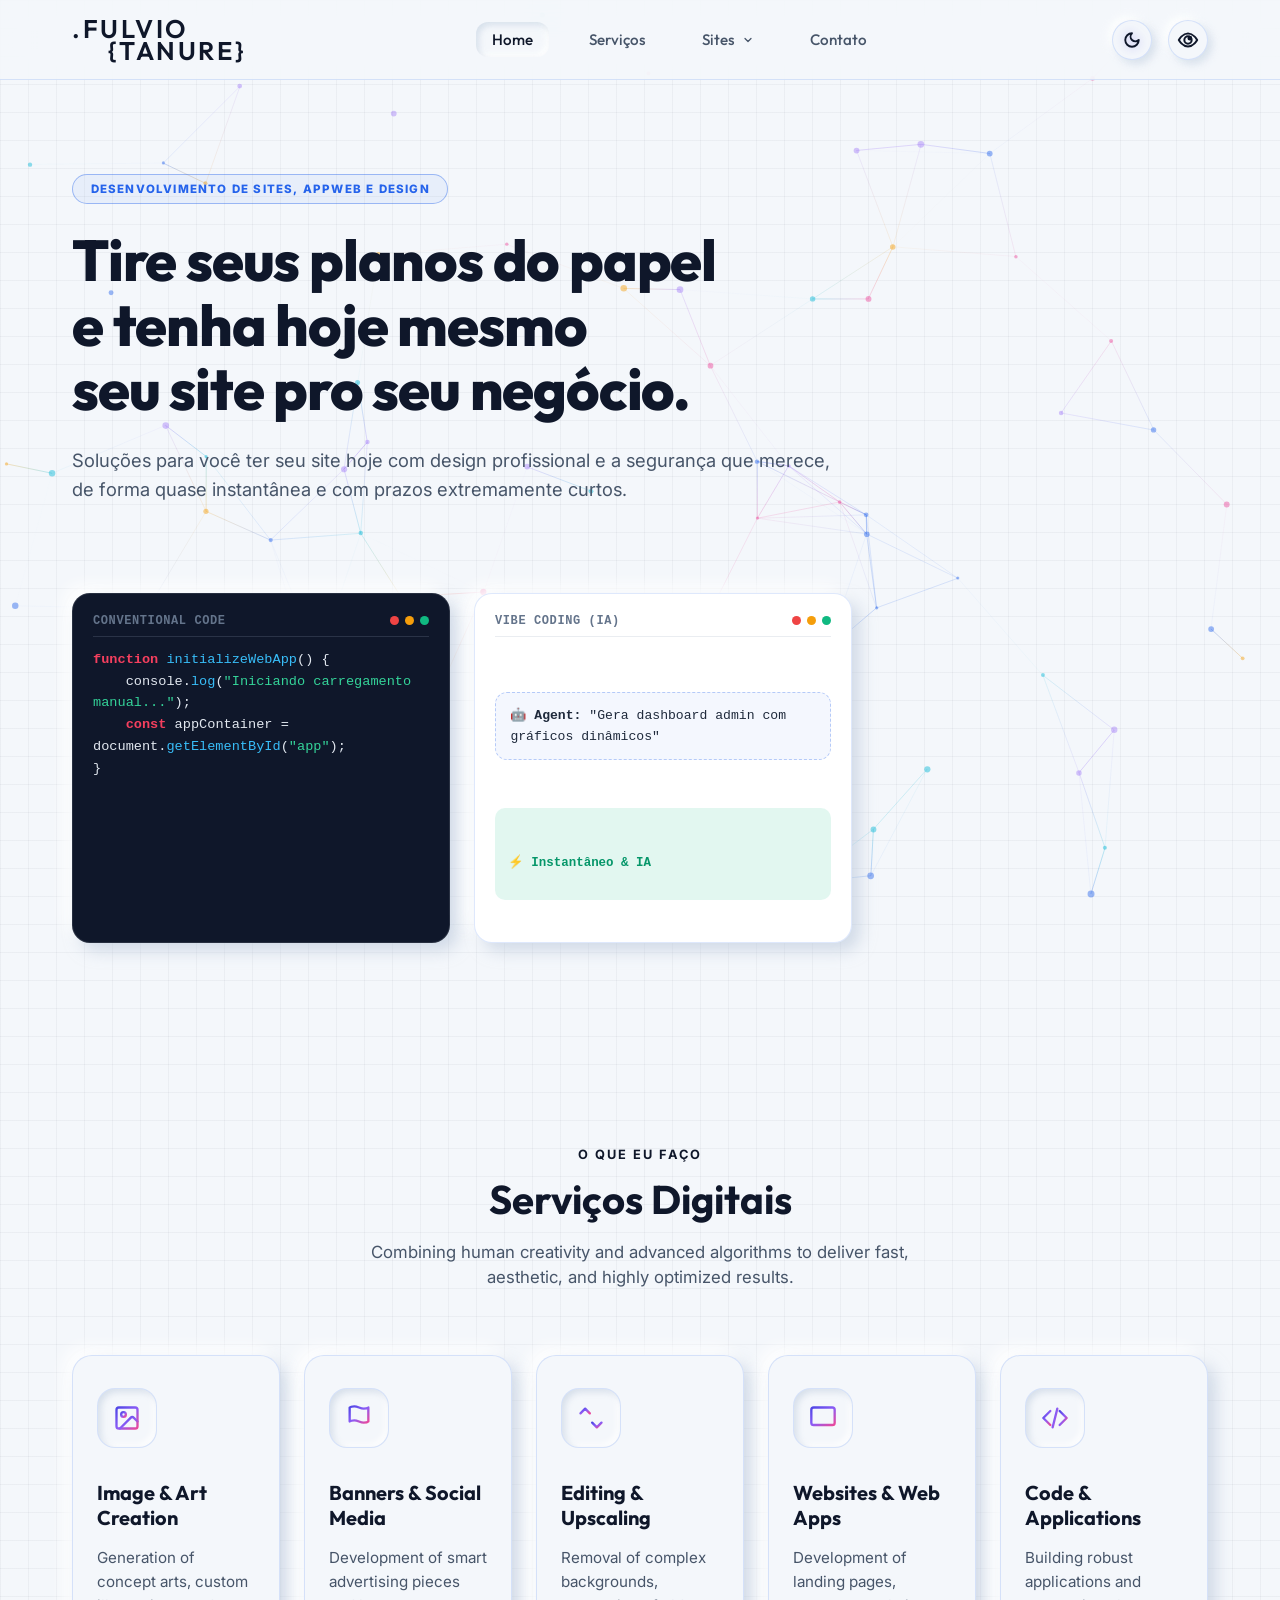
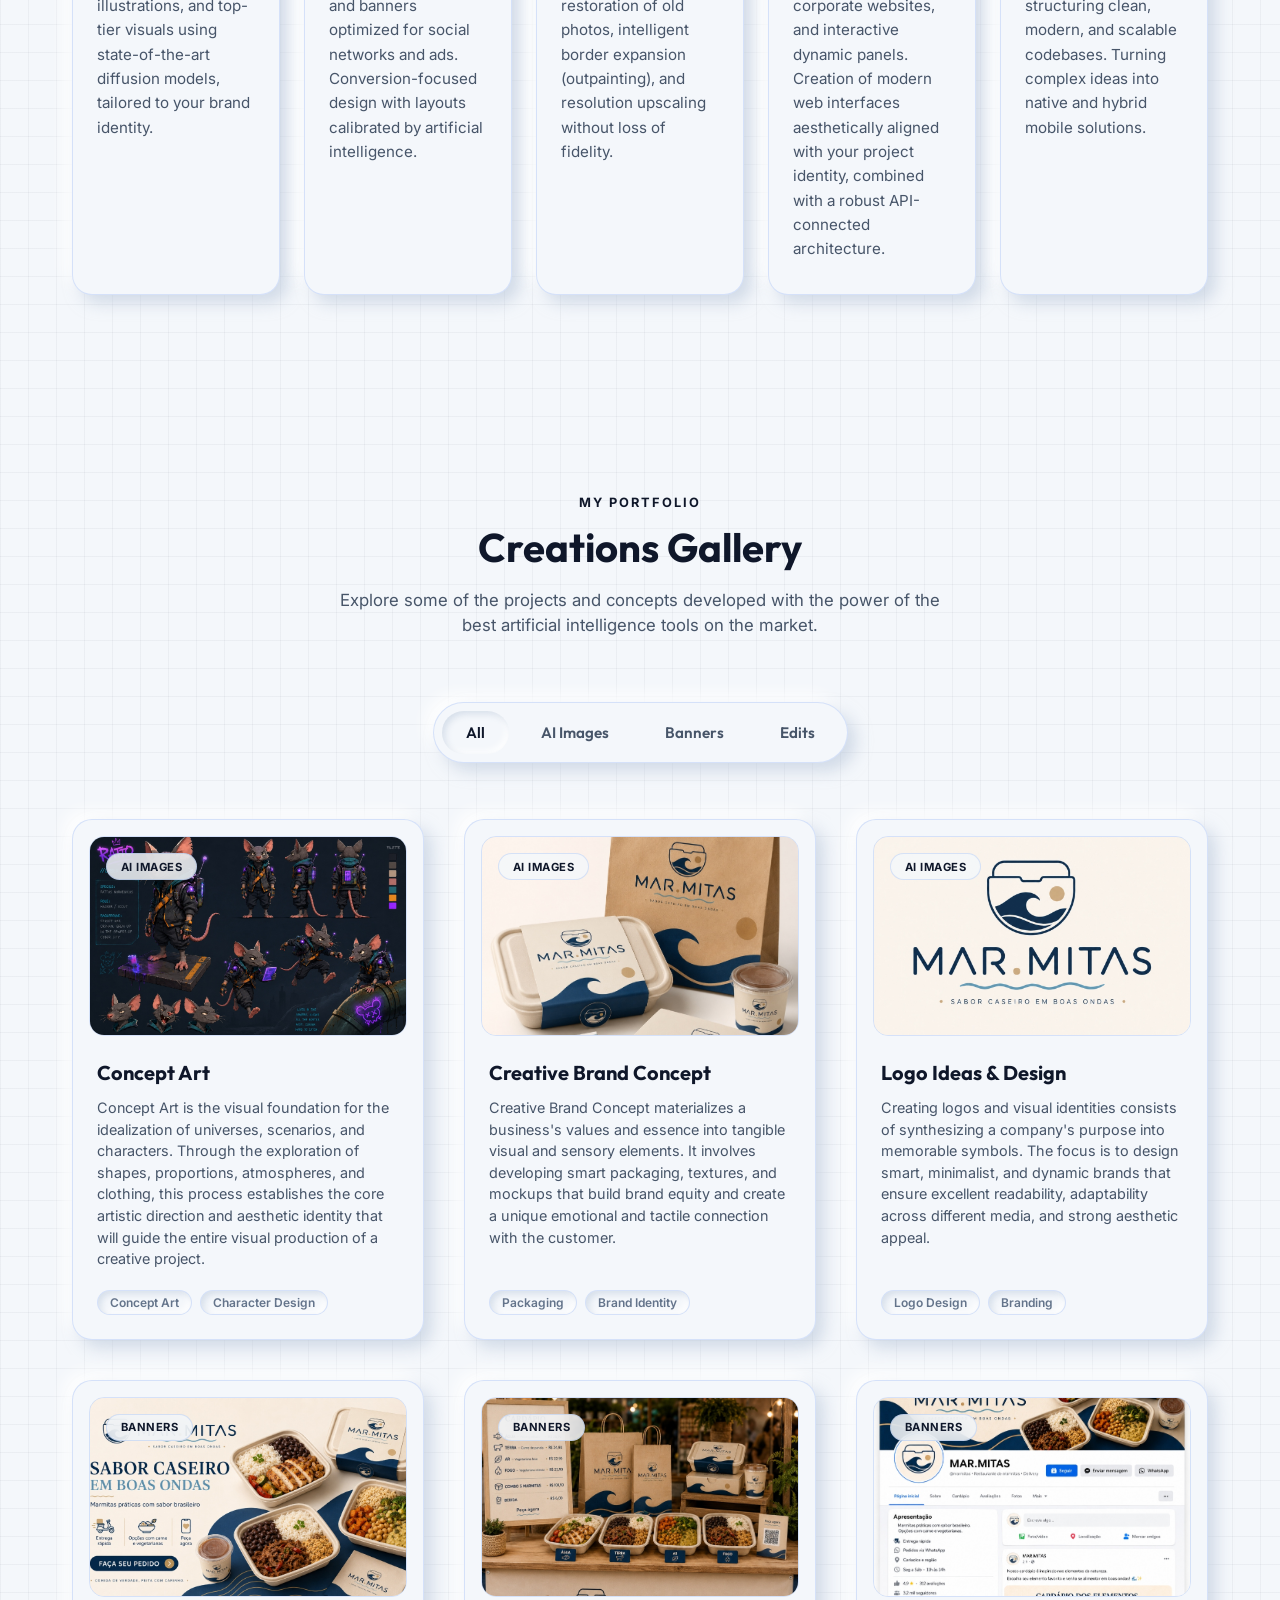
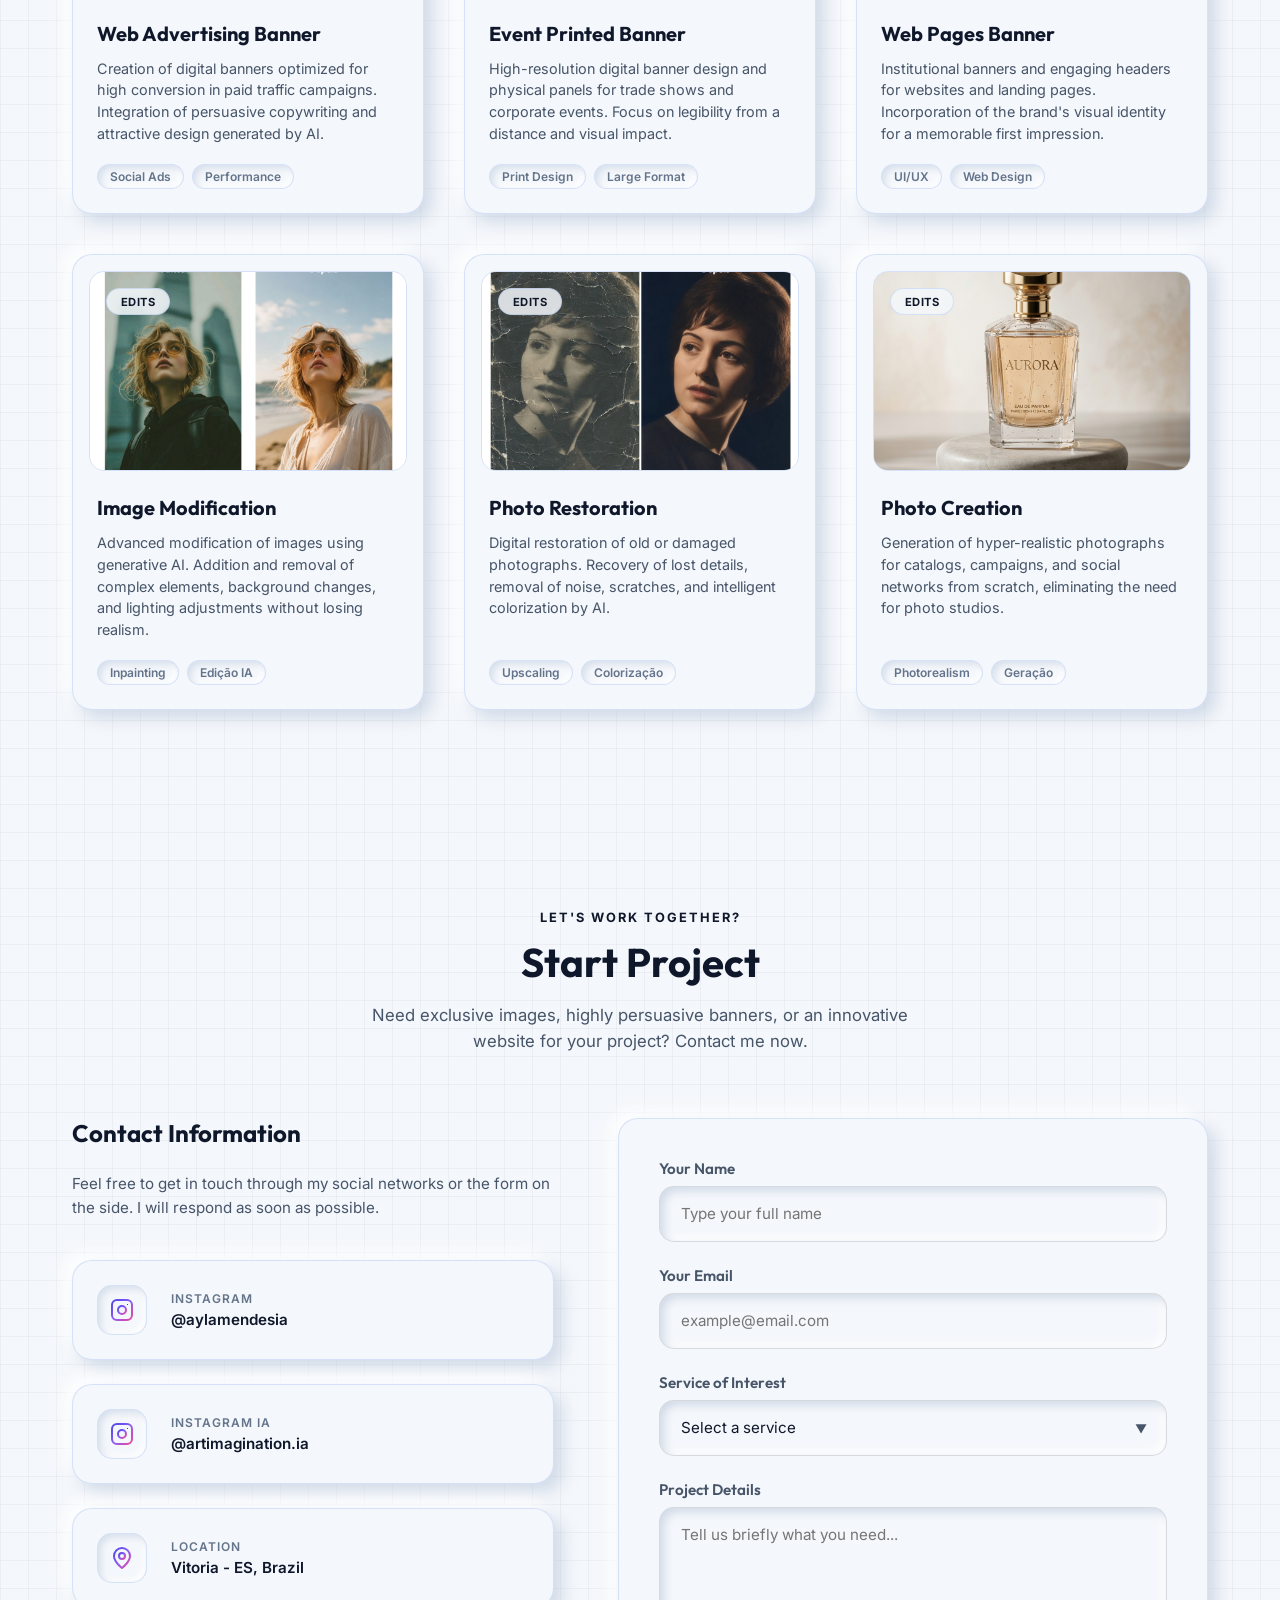
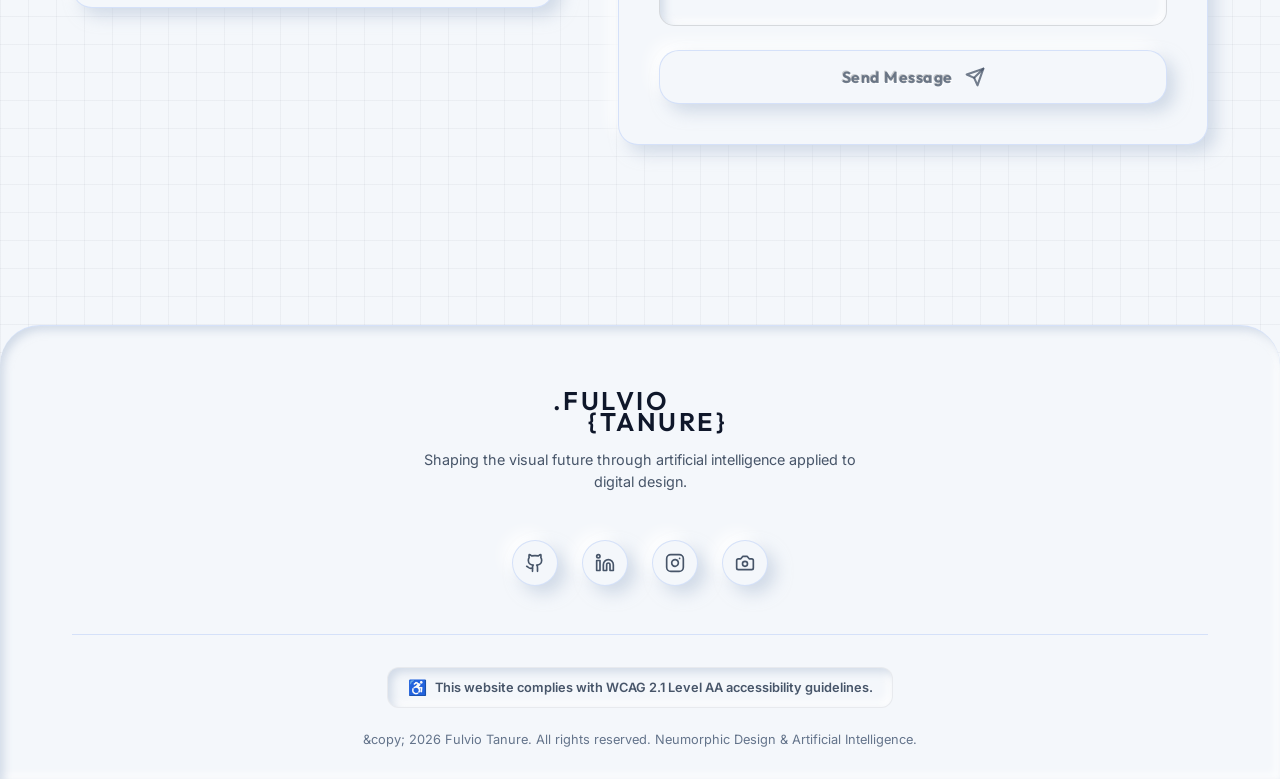
==== SITE_PRINCIPAL/index.html @ 0fad6991 "feat: redesenho v2 da pagina inicial - estilo papel milimetrado, constelacao multicolorida, dropdown" ====
<!DOCTYPE html>
<html lang="pt-BR">
<head>
    <meta charset="UTF-8">
    <meta name="viewport" content="width=device-width, initial-scale=1.0">
    <meta name="color-scheme" content="only light dark">
    <title>Fulvio Tanure | Design Digital & IA</title>
    <link rel="icon" type="image/png" href="img/favicon.png">
    <meta name="description" content="Portfólio de Fulvio Tanure - Especialista em criação de imagens, banners, edição digital e sites de alto desempenho baseados em Inteligência Artificial.">
    <link rel="canonical" href="https://fulviotanure.com.br/">

    <!-- Open Graph / Facebook -->
    <meta property="og:type" content="website">
    <meta property="og:url" content="https://fulviotanure.com.br/">
    <meta property="og:title" content="Fulvio Tanure | Design Digital & IA">
    <meta property="og:description" content="Portfólio de Fulvio Tanure - Especialista em criação de imagens, banners, edição digital e sites de alto desempenho baseados em Inteligência Artificial.">
    <meta property="og:image" content="https://fulviotanure.com.br/img/concept-art-ratto.jpg">

    <!-- Twitter -->
    <meta property="twitter:card" content="summary_large_image">
    <meta property="twitter:url" content="https://fulviotanure.com.br/">
    <meta property="twitter:title" content="Fulvio Tanure | Design Digital & IA">
    <meta property="twitter:description" content="Portfólio de Fulvio Tanure - Especialista em criação de imagens, banners, edição digital e sites de alto desempenho baseados em Inteligência Artificial.">
    <meta property="twitter:image" content="https://fulviotanure.com.br/img/concept-art-ratto.jpg">

    <!-- Structured Data (JSON-LD) -->
    <script type="application/ld+json">
    {
      "@context": "https://schema.org",
      "@type": "Person",
      "name": "Fulvio Tanure",
      "url": "https://fulviotanure.com.br",
      "image": "https://fulviotanure.com.br/img/favicon.png",
      "sameAs": [
        "https://github.com/Fulviotanure",
        "https://www.instagram.com/tanure_photo",
        "https://www.instagram.com/aylamendesia",
        "https://www.instagram.com/artimagination.ia"
      ],
      "jobTitle": "Designer Digital & Especialista em Inteligência Artificial",
      "worksFor": {
        "@type": "Organization",
        "name": "Fulvio Tanure"
      },
      "address": {
        "@type": "PostalAddress",
        "addressLocality": "Vitória",
        "addressRegion": "ES",
        "addressCountry": "BR"
      }
    }
    </script>
    <!-- Google Fonts -->
    <link rel="preconnect" href="https://fonts.googleapis.com">
    <link rel="preconnect" href="https://fonts.gstatic.com" crossorigin>
    <link href="https://fonts.googleapis.com/css2?family=Outfit:wght@300;400;500;600;700;800&family=Inter:wght@300;400;500;600;700&display=swap" rel="stylesheet">
    <!-- Custom CSS -->
    <link rel="stylesheet" href="css/style.css?v=1.4">
    <link rel="stylesheet" href="css/home.css?v=1.4">
    <link rel="stylesheet" href="css/services.css?v=1.4">
    <link rel="stylesheet" href="css/portfolio.css?v=1.4">
    <link rel="stylesheet" href="css/contact.css?v=1.4">
</head>
<body class="light-theme">
    <canvas id="constellation-canvas" aria-hidden="true"></canvas>
    <!-- Skip Link para Navegação por Teclado -->
    <a href="#main-content" class="skip-link" data-i18n="accessibility.skip_link">Pular para o conteúdo principal</a>

    <!-- Background Elements for Glow Effects -->
    <div class="glow-bg glow-1"></div>
    <div class="glow-bg glow-2"></div>

    <!-- Global SVG Gradient Definitions (used by service & contact icons) -->
    <svg width="0" height="0" style="position:absolute;">
        <defs>
            <linearGradient id="avatar-grad" x1="0%" y1="0%" x2="100%" y2="100%">
                <stop offset="0%" stop-color="#4f46e5" />
                <stop offset="50%" stop-color="#8b5cf6" />
                <stop offset="100%" stop-color="#ec4899" />
            </linearGradient>
        </defs>
    </svg>
    <header class="header">
        <div class="header-container">
            <a href="#home" class="logo" id="logo-nav">
                <span class="logo-line-1"><span class="logo-dot">.</span>FULVIO</span>
                <span class="logo-line-2">{TANURE}</span>
            </a>
            
            <nav class="nav-menu" id="nav-menu">
                <a href="#home" class="nav-link active">Home</a>
                <a href="#services" class="nav-link">Serviços</a>
                <div class="nav-dropdown">
                    <a href="#portfolio" class="nav-link nav-dropdown-trigger">
                        Sites
                        <svg class="nav-dropdown-arrow" width="12" height="12" viewBox="0 0 24 24" fill="none" stroke="currentColor" stroke-width="2.5" stroke-linecap="round" stroke-linejoin="round"><path d="m6 9 6 6 6-6"/></svg>
                    </a>
                    <div class="nav-dropdown-menu">
                        <a href="PAGINAS/SITE_WMACRO/index.html" class="nav-dropdown-item">⚡ wMacro</a>
                        <a href="PAGINAS/SITE_FOTO/index.html" class="nav-dropdown-item">📷 Fotografia</a>
                    </div>
                </div>
                <a href="#contact" class="nav-link">Contato</a>
            </nav>
 
            <div class="header-actions">
                <!-- Theme Toggle Button -->
                <button type="button" class="theme-btn btn-neu" id="theme-toggle-btn" aria-label="Alternar tema claro/escuro">
                    <span class="theme-btn-icon sun-icon">
                        <svg aria-hidden="true" xmlns="http://www.w3.org/2000/svg" width="18" height="18" viewBox="0 0 24 24" fill="none" stroke="currentColor" stroke-width="2.5" stroke-linecap="round" stroke-linejoin="round"><circle cx="12" cy="12" r="4"/><path d="M12 2v2M12 20v2M4.93 4.93l1.41 1.41M17.66 17.66l1.41 1.41M2 12h2M20 12h2M6.34 17.66l-1.41 1.41M19.07 4.93l-1.41 1.41"/></svg>
                    </span>
                    <span class="theme-btn-icon moon-icon">
                        <svg aria-hidden="true" xmlns="http://www.w3.org/2000/svg" width="18" height="18" viewBox="0 0 24 24" fill="none" stroke="currentColor" stroke-width="2.5" stroke-linecap="round" stroke-linejoin="round"><path d="M12 3a6 6 0 0 0 9 9 9 9 0 1 1-9-9Z"/></svg>
                    </span>
                </button>

                <!-- High Contrast Toggle Button -->
                <button type="button" class="contrast-btn btn-neu" id="contrast-toggle-btn" aria-label="Alternar alto contraste" aria-pressed="false">
                    <svg aria-hidden="true" xmlns="http://www.w3.org/2000/svg" width="22" height="22" viewBox="0 0 24 24" fill="none" stroke="currentColor" stroke-width="2.2" stroke-linecap="round" stroke-linejoin="round">
                        <path d="M2 12s4-7 10-7 10 7 10 7-4 7-10 7-10-7-10-7Z" />
                        <circle cx="12" cy="12" r="4" />
                        <circle cx="14" cy="10" r="1.5" fill="currentColor" />
                    </svg>
                </button>

                <!-- Mobile Menu Button -->
                <button class="mobile-toggle" id="mobile-toggle" aria-label="Abrir menu" aria-expanded="false" aria-controls="nav-menu">
                    <svg class="hamburger" viewBox="0 0 100 100" width="30" aria-hidden="true">
                        <line class="line top" x1="20" y1="35" x2="80" y2="35" stroke="currentColor" stroke-width="6" stroke-linecap="round"></line>
                        <line class="line middle" x1="20" y1="50" x2="80" y2="50" stroke="currentColor" stroke-width="6" stroke-linecap="round"></line>
                        <line class="line bottom" x1="20" y1="65" x2="80" y2="65" stroke="currentColor" stroke-width="6" stroke-linecap="round"></line>
                    </svg>
                </button>
            </div>
        </div>
    </header>

    <main class="main-content" id="main-content">
        <!-- HERO SECTION -->
        <section id="home" class="hero-section">
            <div class="hero-container">
                <div class="hero-text-block">
                    <div class="tag-badge">DESENVOLVIMENTO DE SITES, APPWEB E DESIGN</div>
                    <h1 class="hero-title">
                        Tire seus planos do papel <br>e tenha hoje mesmo <br>seu site pro seu negócio.
                    </h1>
                    <p class="hero-subtitle">
                        Soluções para você ter seu site hoje com design profissional e a segurança que merece, de forma quase instantânea e com prazos extremamente curtos.
                    </p>

                    <!-- Hero Code Comparison Cards -->
                    <div class="code-preview-container">
                        <div class="code-preview-grid">
                            <!-- Card 1: Conventional Code -->
                            <div class="code-card code-card-dark">
                                <div class="code-card-header">
                                    <span>CONVENTIONAL CODE</span>
                                    <div class="code-dots">
                                        <span class="code-dot code-dot-red"></span>
                                        <span class="code-dot code-dot-yellow"></span>
                                        <span class="code-dot code-dot-green"></span>
                                    </div>
                                </div>
                                <div class="code-card-body"><span class="code-keyword">function</span> <span class="code-func">initializeWebApp</span>() {
    console.<span class="code-func">log</span>(<span class="code-str">"Iniciando carregamento manual..."</span>);
    <span class="code-keyword">const</span> appContainer = document.<span class="code-func">getElementById</span>(<span class="code-str">"app"</span>);
}</div>
                            </div>

                            <!-- Card 2: Vibe Coding (IA) -->
                            <div class="code-card code-card-light">
                                <div class="code-card-header">
                                    <span>VIBE CODING (IA)</span>
                                    <div class="code-dots">
                                        <span class="code-dot code-dot-red"></span>
                                        <span class="code-dot code-dot-yellow"></span>
                                        <span class="code-dot code-dot-green"></span>
                                    </div>
                                </div>
                                <div class="code-card-body">
                                    <div class="ai-prompt-box">
                                        <span>🤖 <strong>Agent:</strong> "Gera dashboard admin com gráficos dinâmicos"</span>
                                    </div>
                                    <div class="ai-badge-instant">
                                        ⚡ Instantâneo & IA
                                    </div>
                                </div>
                            </div>
                        </div>
                    </div>
                </div>
            </div>
        </section>

        <!-- SERVICES SECTION -->
        <section id="services" class="services-section">
            <div class="container-width">
                <div class="section-header text-center">
                    <span class="sub-title">O QUE EU FAÇO</span>
                    <h2 class="section-title">Serviços Digitais</h2>
                    <p class="section-desc" data-i18n="services.desc">
                        Combinando criatividade humana e algoritmos avançados para entregar resultados rápidos, estéticos e altamente otimizados.
                    </p>
                </div>

                <div class="services-grid">
                    <!-- Service 1: Imagens IA -->
                    <div class="service-card btn-neu">
                        <div class="service-icon-wrapper">
                            <svg xmlns="http://www.w3.org/2000/svg" width="32" height="32" viewBox="0 0 24 24" fill="none" stroke="url(#avatar-grad)" stroke-width="2" stroke-linecap="round" stroke-linejoin="round" class="service-icon">
                                <rect width="18" height="18" x="3" y="3" rx="2" ry="2"/>
                                <circle cx="9" cy="9" r="2"/>
                                <path d="m21 15-3.086-3.086a2 2 0 0 0-2.828 0L6 21"/>
                            </svg>
                        </div>
                        <h3 class="service-card-title" data-i18n="services.s1_title">Criação de Imagens e Arte</h3>
                        <p class="service-card-text" data-i18n="services.s1_text">
                            Geração de artes conceituais, ilustrações personalizadas e visuais de altíssimo nível usando modelos de difusão de última geração, adaptados à identidade de sua marca.
                        </p>
                    </div>

                    <!-- Service 2: Banners IA -->
                    <div class="service-card btn-neu">
                        <div class="service-icon-wrapper">
                            <svg xmlns="http://www.w3.org/2000/svg" width="32" height="32" viewBox="0 0 24 24" fill="none" stroke="url(#avatar-grad)" stroke-width="2" stroke-linecap="round" stroke-linejoin="round" class="service-icon">
                                <path d="M4 15s1-1 4-1 5 2 8 2 4-1 4-1V3s-1 1-4 1-5-2-8-2-4 1-4 1z"/>
                                <line x1="4" x2="4" y1="22" y2="15"/>
                            </svg>
                        </div>
                        <h3 class="service-card-title" data-i18n="services.s2_title">Banners & Social Media</h3>
                        <p class="service-card-text" data-i18n="services.s2_text">
                            Desenvolvimento de peças publicitárias inteligentes e banners otimizados para redes sociais e anúncios. Design focado em conversão com layout calibrado por inteligência artificial.
                        </p>
                    </div>

                    <!-- Service 3: Edição Inteligente -->
                    <div class="service-card btn-neu">
                        <div class="service-icon-wrapper">
                            <svg xmlns="http://www.w3.org/2000/svg" width="32" height="32" viewBox="0 0 24 24" fill="none" stroke="url(#avatar-grad)" stroke-width="2" stroke-linecap="round" stroke-linejoin="round" class="service-icon">
                                <path d="m21 16-4 4-4-4"/>
                                <path d="M17 20V4"/>
                                <path d="m3 8 4-4 4 4"/>
                                <path d="M7 4v16"/>
                            </svg>
                        </div>
                        <h3 class="service-card-title" data-i18n="services.s3_title">Edição & Upscaling</h3>
                        <p class="service-card-text" data-i18n="services.s3_text">
                            Remoção de fundos complexos, restauração de fotos antigas, expansão inteligente de bordas (outpainting) e aumento de resolução (upscaling) sem perda de fidelidade.
                        </p>
                    </div>

                    <!-- Service 4: Sites e Web Apps -->
                    <div class="service-card btn-neu">
                        <div class="service-icon-wrapper">
                            <svg xmlns="http://www.w3.org/2000/svg" width="32" height="32" viewBox="0 0 24 24" fill="none" stroke="url(#avatar-grad)" stroke-width="2" stroke-linecap="round" stroke-linejoin="round" class="service-icon">
                                <rect width="20" height="15" x="2" y="3" rx="2"/>
                                <line x1="2" x2="22" y1="11" y2="11"/>
                                <path d="M6 16h.01M10 16h.01"/>
                            </svg>
                        </div>
                        <h3 class="service-card-title" data-i18n="services.s4_title">Sites & Web Apps</h3>
                        <p class="service-card-text" data-i18n="services.s4_text">
                            Desenvolvimento de landing pages, sites institucionais e painéis dinâmicos interativos. Criação de interfaces web modernas e esteticamente alinhadas à identidade do seu projeto, aliadas a uma arquitetura robusta conectada a APIs.
                        </p>
                    </div>

                    <!-- Service 5: Código e Aplicativos -->
                    <div class="service-card btn-neu">
                        <div class="service-icon-wrapper">
                            <svg xmlns="http://www.w3.org/2000/svg" width="32" height="32" viewBox="0 0 24 24" fill="none" stroke="url(#avatar-grad)" stroke-width="2" stroke-linecap="round" stroke-linejoin="round" class="service-icon">
                                <polyline points="16 18 22 12 16 6"/>
                                <polyline points="8 6 2 12 8 18"/>
                                <line x1="14" x2="10" y1="4" y2="20"/>
                            </svg>
                        </div>
                        <h3 class="service-card-title" data-i18n="services.s5_title">Código & Aplicativos</h3>
                        <p class="service-card-text" data-i18n="services.s5_text">
                            Construção de aplicativos robustos e estruturação de bases de código limpas, modernas e escaláveis. Transformando ideias complexas em soluções mobile nativas e híbridas.
                        </p>
                    </div>
                </div>
            </div>
        </section>

        <!-- PORTFOLIO SECTION -->
        <section id="portfolio" class="portfolio-section">
            <div class="container-width">
                <div class="section-header text-center">
                    <span class="sub-title" data-i18n="portfolio.sub">MEU PORTFÓLIO</span>
                    <h2 class="section-title" data-i18n="portfolio.title">Galeria de Criações</h2>
                    <p class="section-desc" data-i18n="portfolio.desc">
                        Explore alguns dos projetos e conceitos desenvolvidos com o poder das melhores ferramentas de inteligência artificial do mercado.
                    </p>
                </div>
 
                <!-- Neumorphic Filter Tabs -->
                <div class="filter-tabs-wrapper">
                    <div class="filter-tabs btn-neu">
                        <button class="filter-btn active" data-filter="all" data-i18n="portfolio.filter_all">Tudo</button>
                        <button class="filter-btn" data-filter="images" data-i18n="portfolio.filter_images">Imagens IA</button>
                        <button class="filter-btn" data-filter="banners" data-i18n="portfolio.filter_banners">Banners</button>
                        <button class="filter-btn" data-filter="editing" data-i18n="portfolio.filter_editing">Edições</button>
                    </div>
                </div>
 
                <!-- Portfolio Grid -->
                <div class="portfolio-grid" id="portfolio-grid">
                    <!-- Project 1: Imagens IA -->
                    <div class="portfolio-item btn-neu" data-category="images">
                        <div class="portfolio-img-container">
                            <img src="img/concept-art-ratto.jpg" class="placeholder-img" style="object-fit: cover;" alt="Arte Conceito - RATTO // CYBER CITY //">
                            <span class="item-badge" data-i18n="portfolio.badge_images">Imagens IA</span>
                        </div>
                        <div class="portfolio-info">
                            <h3 class="portfolio-item-title" data-i18n="portfolio.p1_title">Arte Conceito</h3>
                            <p class="portfolio-item-desc" data-i18n="portfolio.p1_desc">A Arte Conceito é o alicerce visual para a idealização de universos, cenários e personagens. Através da exploração de formas, proporções, atmosferas e vestimentas, este processo estabelece a direção artística e a identidade estética fundamentais que guiarão toda a produção visual de um projeto criativo.</p>
                            <div class="portfolio-tags">
                                <span class="p-tag">Concept Art</span>
                                <span class="p-tag">Character Design</span>
                            </div>
                        </div>
                    </div>
 
                    <!-- Project 2: Imagens IA -->
                    <div class="portfolio-item btn-neu" data-category="images">
                        <div class="portfolio-img-container">
                            <img src="img/creative-concept-packaging.jpg" class="placeholder-img" style="object-fit: cover;" alt="Conceito Criativo de Marcas - Mar.mitas Packaging">
                            <span class="item-badge" data-i18n="portfolio.badge_images">Imagens IA</span>
                        </div>
                        <div class="portfolio-info">
                            <h3 class="portfolio-item-title" data-i18n="portfolio.p2_title">Conceito Criativo de Marcas</h3>
                            <p class="portfolio-item-desc" data-i18n="portfolio.p2_desc">O Conceito Criativo de Marcas materializa os valores e a essência de um negócio em elementos visuais e sensoriais tangíveis. Envolve o desenvolvimento de embalagens inteligentes, texturas e mockups que geram valor de marca e criam uma conexão emocional e tátil única com o cliente.</p>
                            <div class="portfolio-tags">
                                <span class="p-tag">Packaging</span>
                                <span class="p-tag">Brand Identity</span>
                            </div>
                        </div>
                    </div>
 
                    <!-- Project 3: Imagens IA -->
                    <div class="portfolio-item btn-neu" data-category="images">
                        <div class="portfolio-img-container">
                            <img src="img/marmitas-logo.jpg" class="placeholder-img" style="object-fit: cover; background-color: white;" alt="Ideias e Design de Logos - Mar.mitas Logo">
                            <span class="item-badge" data-i18n="portfolio.badge_images">Imagens IA</span>
                        </div>
                        <div class="portfolio-info">
                            <h3 class="portfolio-item-title" data-i18n="portfolio.p3_title">Ideias e Design de Logos</h3>
                            <p class="portfolio-item-desc" data-i18n="portfolio.p3_desc">A criação de logotipos e identidades visuais consiste em sintetizar o propósito de uma empresa em símbolos memoráveis. O foco é projetar marcas inteligentes, minimalistas e dinâmicas que garantam excelente legibilidade, adaptabilidade em diferentes meios e forte apelo estético.</p>
                            <div class="portfolio-tags">
                                <span class="p-tag">Logo Design</span>
                                <span class="p-tag">Branding</span>
                            </div>
                        </div>
                    </div>
 
                    <!-- Project 4: Banners -->
                    <div class="portfolio-item btn-neu" data-category="banners">
                        <div class="portfolio-img-container">
                            <img src="img/marmitas-ad-banner.jpg" class="placeholder-img" style="object-fit: cover;" alt="Banner Web Publicidade - Tráfego Pago">
                            <span class="item-badge" data-i18n="portfolio.badge_banners">Banners</span>
                        </div>
                        <div class="portfolio-info">
                            <h3 class="portfolio-item-title" data-i18n="portfolio.p4_title">Banner Web Publicidade</h3>
                            <p class="portfolio-item-desc" data-i18n="portfolio.p4_desc">Criação de banners digitais otimizados para alta conversão em campanhas de tráfego pago. Integração de copywriting persuasivo e design atraente gerado por IA.</p>
                            <div class="portfolio-tags">
                                <span class="p-tag">Social Ads</span>
                                <span class="p-tag">Performance</span>
                            </div>
                        </div>
                    </div>
 
                    <!-- Project 5: Banners -->
                    <div class="portfolio-item btn-neu" data-category="banners">
                        <div class="portfolio-img-container">
                            <img src="img/marmitas-event-banner.jpg" class="placeholder-img" style="object-fit: cover;" alt="Banner Impressos Eventos - PDV">
                            <span class="item-badge" data-i18n="portfolio.badge_banners">Banners</span>
                        </div>
                        <div class="portfolio-info">
                            <h3 class="portfolio-item-title" data-i18n="portfolio.p5_title">Banner Impressos Eventos</h3>
                            <p class="portfolio-item-desc" data-i18n="portfolio.p5_desc">Design de banners em altíssima resolução e painéis físicos para feiras e eventos corporativos. Foco em legibilidade à distância e impacto visual.</p>
                            <div class="portfolio-tags">
                                <span class="p-tag">Print Design</span>
                                <span class="p-tag">Large Format</span>
                            </div>
                        </div>
                    </div>
 
                    <!-- Project 6: Banners -->
                    <div class="portfolio-item btn-neu" data-category="banners">
                        <div class="portfolio-img-container">
                            <img src="img/marmitas-facebook-banner.jpg" class="placeholder-img" style="object-fit: cover;" alt="Banner Web Páginas - Redes Sociais">
                            <span class="item-badge" data-i18n="portfolio.badge_banners">Banners</span>
                        </div>
                        <div class="portfolio-info">
                            <h3 class="portfolio-item-title" data-i18n="portfolio.p6_title">Banner Web Páginas</h3>
                            <p class="portfolio-item-desc" data-i18n="portfolio.p6_desc">Banners institucionais e headers envolventes para sites e landing pages. Incorporação de identidade visual da marca para uma primeira impressão memorável.</p>
                            <div class="portfolio-tags">
                                <span class="p-tag">UI/UX</span>
                                <span class="p-tag">Web Design</span>
                            </div>
                        </div>
                    </div>
 
                    <!-- Project 7: Edições -->
                    <div class="portfolio-item btn-neu" data-category="editing">
                        <div class="portfolio-img-container">
                            <img src="img/editing-inpainting.png" class="placeholder-img" style="object-fit: cover;" alt="Modificação de Imagem">
                            <span class="item-badge" data-i18n="portfolio.badge_editing">Edições</span>
                        </div>
                        <div class="portfolio-info">
                            <h3 class="portfolio-item-title" data-i18n="portfolio.p7_title">Modificação de Imagem</h3>
                            <p class="portfolio-item-desc" data-i18n="portfolio.p7_desc">Alteração avançada de imagens utilizando IA generativa. Adição e remoção de elementos complexos, troca de fundos e ajustes de iluminação sem perder o realismo.</p>
                            <div class="portfolio-tags">
                                <span class="p-tag">Inpainting</span>
                                <span class="p-tag">Edição IA</span>
                            </div>
                        </div>
                    </div>
 
                    <!-- Project 8: Edições -->
                    <div class="portfolio-item btn-neu" data-category="editing">
                        <div class="portfolio-img-container">
                            <img src="img/photo-restoration.png" class="placeholder-img" style="object-fit: cover;" alt="Restauração de Fotos">
                            <span class="item-badge" data-i18n="portfolio.badge_editing">Edições</span>
                        </div>
                        <div class="portfolio-info">
                            <h3 class="portfolio-item-title" data-i18n="portfolio.p8_title">Restauração de Fotos</h3>
                            <p class="portfolio-item-desc" data-i18n="portfolio.p8_desc">Restauração digital de fotografias antigas ou danificadas. Recuperação de detalhes perdidos, remoção de ruídos, arranhões e colorização inteligente por IA.</p>
                            <div class="portfolio-tags">
                                <span class="p-tag">Upscaling</span>
                                <span class="p-tag">Colorização</span>
                            </div>
                        </div>
                    </div>
 
                    <!-- Project 9: Edições -->
                    <div class="portfolio-item btn-neu" data-category="editing">
                        <div class="portfolio-img-container">
                            <img src="img/photo-generation.png" class="placeholder-img" style="object-fit: cover;" alt="Criação de Fotos">
                            <span class="item-badge" data-i18n="portfolio.badge_editing">Edições</span>
                        </div>
                        <div class="portfolio-info">
                            <h3 class="portfolio-item-title" data-i18n="portfolio.p9_title">Criação de Fotos</h3>
                            <p class="portfolio-item-desc" data-i18n="portfolio.p9_desc">Geração de fotografias hiper-realistas para catálogos, campanhas e redes sociais a partir do zero, dispensando a necessidade de estúdios fotográficos.</p>
                            <div class="portfolio-tags">
                                <span class="p-tag">Photorealism</span>
                                <span class="p-tag">Geração</span>
                            </div>
                        </div>
                    </div>
                </div>
            </div>
        </section>
        
        <!-- CONTACT SECTION -->
        <section id="contact" class="contact-section">
            <div class="container-width">
                <div class="section-header text-center">
                    <span class="sub-title" data-i18n="contact.sub">VAMOS TRABALHAR JUNTOS?</span>
                    <h2 class="section-title" data-i18n="contact.title">Iniciar Projeto</h2>
                    <p class="section-desc" data-i18n="contact.desc">
                        Precisa de imagens exclusivas, banners altamente persuasivos ou de um site inovador para o seu projeto? Entre em contato agora.
                    </p>
                </div>
 
                <div class="contact-grid">
                    <div class="contact-info-block">
                        <h3 class="info-title" data-i18n="contact.info_title">Informações de Contato</h3>
                        <p class="info-desc" data-i18n="contact.info_desc">Sinta-se livre para entrar em contato através das minhas redes ou do formulário ao lado. Responderemos o mais breve possível.</p>
                        
                        <div class="contact-cards-stack">
                            <a href="https://www.instagram.com/aylamendesia?utm_source=qr&igsh=dGhhbnByc2MzbnNy" target="_blank" rel="noopener noreferrer" class="contact-info-card btn-neu">
                                <div class="info-card-icon">
                                    <svg xmlns="http://www.w3.org/2000/svg" width="24" height="24" viewBox="0 0 24 24" fill="none" stroke="url(#avatar-grad)" stroke-width="2" stroke-linecap="round" stroke-linejoin="round"><rect x="2" y="2" width="20" height="20" rx="5" ry="5"/><circle cx="12" cy="12" r="4"/><circle cx="17.5" cy="6.5" r="0.5" fill="currentColor" stroke="none"/></svg>
                                </div>
                                <div class="info-card-content">
                                    <span class="info-label">Instagram</span>
                                    <span class="info-value">@aylamendesia</span>
                                </div>
                            </a>
 
                            <a href="https://www.instagram.com/artimagination.ia?utm_source=qr&igsh=MTVlbXhjYnJoaWRzOA==" target="_blank" rel="noopener noreferrer" class="contact-info-card btn-neu">
                                <div class="info-card-icon">
                                    <svg xmlns="http://www.w3.org/2000/svg" width="24" height="24" viewBox="0 0 24 24" fill="none" stroke="url(#avatar-grad)" stroke-width="2" stroke-linecap="round" stroke-linejoin="round"><rect x="2" y="2" width="20" height="20" rx="5" ry="5"/><circle cx="12" cy="12" r="4"/><circle cx="17.5" cy="6.5" r="0.5" fill="currentColor" stroke="none"/></svg>
                                </div>
                                <div class="info-card-content">
                                    <span class="info-label">Instagram IA</span>
                                    <span class="info-value">@artimagination.ia</span>
                                </div>
                            </a>
 
                            <a href="https://maps.google.com/?q=Vitória+-+ES,+Brasil" target="_blank" rel="noopener noreferrer" class="contact-info-card btn-neu">
                                <div class="info-card-icon">
                                    <svg xmlns="http://www.w3.org/2000/svg" width="24" height="24" viewBox="0 0 24 24" fill="none" stroke="url(#avatar-grad)" stroke-width="2" stroke-linecap="round" stroke-linejoin="round"><path d="M20 10c0 6-8 12-8 12s-8-6-8-12a8 8 0 0 1 16 0Z"/><circle cx="12" cy="10" r="3"/></svg>
                                </div>
                                <div class="info-card-content">
                                    <span class="info-label" data-i18n="contact.card_location_label">Localização</span>
                                    <span class="info-value" data-i18n="contact.card_location_value">Vitória - ES, Brasil</span>
                                </div>
                            </a>
                        </div>
                    </div>
 
                    <div class="contact-form-block">
                        <form id="contact-form" class="contact-form btn-neu">
                            <div class="form-row">
                                <div class="form-group">
                                    <label for="form-name" class="input-label" data-i18n="contact.form_name_label">Seu Nome</label>
                                    <div class="input-neu-wrapper">
                                        <input type="text" id="form-name" class="input-neu" required data-i18n-placeholder="contact.form_name_placeholder" placeholder="Digite seu nome completo">
                                    </div>
                                </div>
                            </div>
 
                            <div class="form-row">
                                <div class="form-group">
                                    <label for="form-email" class="input-label" data-i18n="contact.form_email_label">Seu E-mail</label>
                                    <div class="input-neu-wrapper">
                                        <input type="email" id="form-email" class="input-neu" required data-i18n-placeholder="contact.form_email_placeholder" placeholder="exemplo@email.com">
                                    </div>
                                </div>
                            </div>
 
                            <div class="form-row">
                                <div class="form-group">
                                    <label for="form-service" class="input-label" data-i18n="contact.form_service_label">Serviço de Interesse</label>
                                    <div class="input-neu-wrapper select-wrapper">
                                        <select id="form-service" class="input-neu select-neu" required>
                                            <option value="" disabled selected data-i18n="contact.form_service_placeholder">Selecione um serviço</option>
                                            <option value="images" data-i18n="contact.form_service_images">Criação de Imagens e Arte Digital</option>
                                            <option value="banners" data-i18n="contact.form_service_banners">Design de Banners & Anúncios</option>
                                            <option value="editing" data-i18n="contact.form_service_editing">Edição e Tratamento de Imagens</option>
                                            <option value="sites" data-i18n="contact.form_service_sites">Desenvolvimento de Websites</option>
                                            <option value="other" data-i18n="contact.form_service_other">Outro Projeto Baseado em IA</option>
                                        </select>
                                    </div>
                                </div>
                            </div>
 
                            <div class="form-row">
                                <div class="form-group">
                                    <label for="form-message" class="input-label" data-i18n="contact.form_message_label">Detalhes do seu Projeto</label>
                                    <div class="textarea-neu-wrapper">
                                        <textarea id="form-message" class="input-neu" required data-i18n-placeholder="contact.form_message_placeholder" placeholder="Conte-nos brevemente o que você precisa..."></textarea>
                                    </div>
                                </div>
                            </div>
 
                            <button type="submit" class="btn btn-creations btn-neu btn-block">
                                <span class="btn-text" data-i18n="contact.form_send">Enviar Mensagem</span>
                                <svg class="btn-icon btn-icon-send" xmlns="http://www.w3.org/2000/svg" width="20" height="20" viewBox="0 0 24 24" fill="none" stroke="currentColor" stroke-width="2.5" stroke-linecap="round" stroke-linejoin="round"><line x1="22" y1="2" x2="11" y2="13"/><polygon points="22 2 15 22 11 13 2 9 22 2"/></svg>
                            </button>
                        </form>
                    </div>
                </div>
            </div>
        </section>

        <!-- FOOTER -->
    <footer class="footer btn-neu inset">
        <div class="footer-container">
            <div class="footer-branding">
                <a href="#home" class="logo">
                    <span class="logo-line-1"><span class="logo-dot">.</span>FULVIO</span>
                    <span class="logo-line-2">{TANURE}</span>
                </a>
                <p class="footer-motto" data-i18n="footer.motto">Modelando o futuro visual através da inteligência artificial aplicada ao design digital.</p>
            </div>
            
            <div class="footer-socials">
                <!-- Social Links -->
                <a href="https://github.com/Fulviotanure" target="_blank" rel="noopener noreferrer" class="social-icon btn-neu" aria-label="GitHub">
                    <svg xmlns="http://www.w3.org/2000/svg" width="20" height="20" viewBox="0 0 24 24" fill="none" stroke="currentColor" stroke-width="2" stroke-linecap="round" stroke-linejoin="round"><path d="M15 22v-4a4.8 4.8 0 0 0-1-3.5c3 0 6-2 6-5.5.08-1.25-.27-2.48-1-3.5.28-1.15.28-2.35 0-3.5 0 0-1 0-3 1.5-2.64-.5-5.36-.5-8 0C6 2 5 2 5 2c-.3 1.15-.3 2.35 0 3.5A5.403 5.403 0 0 0 4 9c0 3.5 3 5.5 6 5.5-.39.49-.68 1.05-.85 1.65-.17.6-.22 1.23-.15 1.85v4"/><path d="M9 18c-4.51 2-5-2-7-2"/></svg>
                </a>
                <a href="https://www.linkedin.com/in/fulvio-tanure-78064a66/" target="_blank" rel="noopener noreferrer" class="social-icon btn-neu" aria-label="LinkedIn">
                    <svg xmlns="http://www.w3.org/2000/svg" width="20" height="20" viewBox="0 0 24 24" fill="none" stroke="currentColor" stroke-width="2" stroke-linecap="round" stroke-linejoin="round"><path d="M16 8a6 6 0 0 1 6 6v7h-4v-7a2 2 0 0 0-2-2 2 2 0 0 0-2 2v7h-4v-7a6 6 0 0 1 6-6z"/><rect width="4" height="12" x="2" y="9"/><circle cx="4" cy="4" r="2"/></svg>
                </a>
                <a href="https://www.instagram.com/tanure_photo" target="_blank" rel="noopener noreferrer" class="social-icon btn-neu" aria-label="Instagram @tanure_photo">
                    <svg xmlns="http://www.w3.org/2000/svg" width="20" height="20" viewBox="0 0 24 24" fill="none" stroke="currentColor" stroke-width="2" stroke-linecap="round" stroke-linejoin="round"><rect width="20" height="20" x="2" y="2" rx="5" ry="5"/><path d="M16 11.37A4 4 0 1 1 12.63 8 4 4 0 0 1 16 11.37z"/><line x1="17.5" x2="17.51" y1="6.5" y2="6.5"/></svg>
                </a>
                <a href="PAGINAS/SITE_FOTO/index.html" class="social-icon btn-neu" aria-label="Portfólio de Fotografia" title="Ver portfólio fotográfico">
                    <svg xmlns="http://www.w3.org/2000/svg" width="20" height="20" viewBox="0 0 24 24" fill="none" stroke="currentColor" stroke-width="2" stroke-linecap="round" stroke-linejoin="round"><path d="M14.5 4h-5L7 7H4a2 2 0 0 0-2 2v9a2 2 0 0 0 2 2h16a2 2 0 0 0 2-2V9a2 2 0 0 0-2-2h-3l-2.5-3z"/><circle cx="12" cy="13" r="3"/></svg>
                </a>
            </div>
            
            <div class="footer-bottom">
                <div class="footer-accessibility btn-neu inset">
                    <span class="accessibility-icon" aria-hidden="true">♿</span>
                    <span data-i18n="footer.accessibility_statement">Este site segue as diretrizes de acessibilidade WCAG 2.1 nível AA.</span>
                </div>
                <p data-i18n="footer.copy">&copy; 2026 Fulvio Tanure. Todos os direitos reservados. Design Neomórfico & Inteligência Artificial.</p>
            </div>
        </div>
    </footer>
 
    <!-- PORTFOLIO MODAL (LIGHTBOX) -->
    <div id="portfolio-modal" class="modal-overlay">
        <div class="modal-card btn-neu">
            <button id="modal-close-btn" class="modal-close-btn btn-neu" data-i18n-aria-label="modal.close" aria-label="Fechar">
                <svg xmlns="http://www.w3.org/2000/svg" width="24" height="24" viewBox="0 0 24 24" fill="none" stroke="currentColor" stroke-width="2" stroke-linecap="round" stroke-linejoin="round"><line x1="18" y1="6" x2="6" y2="18"></line><line x1="6" y1="6" x2="18" y2="18"></line></svg>
            </button>
            <div class="modal-content-layout">
                <div class="modal-img-col" id="modal-img-container">
                    <!-- Image or SVG will be injected here -->
                </div>
                <div class="modal-info-col">
                    <h2 id="modal-title" class="modal-title">Título do Projeto</h2>
                    <p id="modal-desc" class="modal-desc">Descrição completa do projeto vai aqui.</p>
                    <div id="modal-tags" class="portfolio-tags">
                        <!-- Tags injected here -->
                    </div>
                </div>
            </div>
        </div>
    </div>
 
    <!-- MOBILE BOTTOM NAVIGATION TAB BAR -->
    <nav class="mobile-bottom-nav">
        <a href="#home" class="mobile-bottom-nav-item active" aria-label="Home">
            <svg xmlns="http://www.w3.org/2000/svg" width="22" height="22" viewBox="0 0 24 24" fill="none" stroke="currentColor" stroke-width="2" stroke-linecap="round" stroke-linejoin="round" class="nav-icon"><path d="m3 9 9-7 9 7v11a2 2 0 0 1-2 2H5a2 2 0 0 1-2-2z"/><polyline points="9 22 9 12 15 12 15 22"/></svg>
            <span class="nav-label" data-i18n="nav.home">Home</span>
        </a>
        <a href="#services" class="mobile-bottom-nav-item" aria-label="Serviços">
            <svg xmlns="http://www.w3.org/2000/svg" width="22" height="22" viewBox="0 0 24 24" fill="none" stroke="currentColor" stroke-width="2" stroke-linecap="round" stroke-linejoin="round" class="nav-icon"><path d="m12 3-1.912 5.886L5 9l4.886 1.912L11 17l1.912-5.886L19 11l-4.886-1.912z"/><path d="m5 3 1 2.5L8.5 6 6 7 5 9.5 4 7 1.5 6 4 5z"/><path d="m19 17 1 2.5 2.5.5-2.5 1-1 2.5-1-2.5-2.5-1 2.5-1z"/></svg>
            <span class="nav-label" data-i18n="nav.services">Serviços</span>
        </a>
        <a href="#portfolio" class="mobile-bottom-nav-item" aria-label="Criações">
            <svg xmlns="http://www.w3.org/2000/svg" width="22" height="22" viewBox="0 0 24 24" fill="none" stroke="currentColor" stroke-width="2" stroke-linecap="round" stroke-linejoin="round" class="nav-icon"><rect width="18" height="18" x="3" y="3" rx="2" ry="2"/><circle cx="9" cy="9" r="2"/><path d="m21 15-3.086-3.086a2 2 0 0 0-2.828 0L6 21"/></svg>
            <span class="nav-label" data-i18n="nav.portfolio">Criações</span>
        </a>
        <a href="PAGINAS/SITE_FOTO/index.html" class="mobile-bottom-nav-item" aria-label="Fotografia" id="mobile-nav-foto">
            <svg xmlns="http://www.w3.org/2000/svg" width="22" height="22" viewBox="0 0 24 24" fill="none" stroke="currentColor" stroke-width="2" stroke-linecap="round" stroke-linejoin="round" class="nav-icon"><path d="M14.5 4h-5L7 7H4a2 2 0 0 0-2 2v9a2 2 0 0 0 2 2h16a2 2 0 0 0 2-2V9a2 2 0 0 0-2-2h-3l-2.5-3z"/><circle cx="12" cy="13" r="3"/></svg>
            <span class="nav-label">Fotografia</span>
        </a>
        <a href="#contact" class="mobile-bottom-nav-item" aria-label="Contato">
            <svg xmlns="http://www.w3.org/2000/svg" width="22" height="22" viewBox="0 0 24 24" fill="none" stroke="currentColor" stroke-width="2" stroke-linecap="round" stroke-linejoin="round" class="nav-icon"><path d="M22 2 11 13"/><polygon points="22 2 15 22 11 13 2 9 22 2"/></svg>
            <span class="nav-label" data-i18n="nav.contact">Contato</span>
        </a>
    </nav>
 


    <!-- Custom Scripts -->
    <script src="js/constellation.js?v=1.4" defer></script>
    <script src="js/i18n.js?v=1.4" defer></script>
    <script src="js/main.js?v=1.4" defer></script>
    <script src="js/home.js?v=1.4" defer></script>
    <script src="js/portfolio.js?v=1.4" defer></script>
    <script src="js/contact.js?v=1.4" defer></script>
    <script src="js/accessibility.js?v=1.4" defer></script>
</body>
</html>
---- SITE_PRINCIPAL/css/style.css ----
/* ==========================================================================
   NEUMORPHIC PORTFOLIO - FULVIO TANURE
   CSS GLOBAL STYLING & DESIGN SYSTEM
   ========================================================================== */

/* --- Custom Variables & Theme Systems --- */
:root {
    /* Fonts */
    --font-heading: 'Outfit', sans-serif;
    --font-body: 'Inter', sans-serif;

    /* Transition speeds */
    --transition-fast: 0.2s ease;
    --transition-normal: 0.3s ease;
    --transition-slow: 0.5s ease;

    /* Theme Colors (Default Light Theme with Paper Grid Texture) */
    --bg-color: #f4f7fb;
    --card-color: #f4f7fb;

    /* Text colors */
    --text-primary: #0f172a;
    --text-secondary: #475569;
    --text-muted: #64748b;

    /* Accents (Clean Engineering Blue - No Purple) */
    --accent-blue: #2563eb;
    --accent-primary: #1d4ed8;
    --accent-cyan: #0284c7;
    --accent-gradient: linear-gradient(135deg, #2563eb, #0284c7);

    /* Neumorphic Shadows (Soft Light Theme) */
    --shadow-flat: 0px 0px 0px rgba(0, 0, 0, 0);
    --shadow-out: 8px 8px 16px rgba(180, 195, 215, 0.55), -8px -8px 16px rgba(255, 255, 255, 0.95);
    --shadow-out-hover: 12px 12px 24px rgba(180, 195, 215, 0.7), -12px -12px 24px rgba(255, 255, 255, 1);
    --shadow-in: inset 4px 4px 8px rgba(180, 195, 215, 0.55), inset -4px -4px 8px rgba(255, 255, 255, 0.95);
    --shadow-out-sm: 4px 4px 8px rgba(180, 195, 215, 0.45), -4px -4px 8px rgba(255, 255, 255, 0.9);
    --shadow-in-sm: inset 3px 3px 6px rgba(180, 195, 215, 0.45), inset -3px -3px 6px rgba(255, 255, 255, 0.9);

    /* Overlay glass */
    --glass-bg: rgba(244, 247, 251, 0.85);
    --glass-border: rgba(37, 99, 235, 0.15);
}

/* --- Dark Theme Variables --- */
body.dark-theme {
    color-scheme: only dark;
    --bg-color: #1a1e24;
    --card-color: #1a1e24;

    --text-primary: #f3f4f6;
    --text-secondary: #9ca3af;
    --text-muted: #6b7280;

    --accent-blue: #3b82f6;
    --accent-primary: #60a5fa;
    --accent-cyan: #38bdf8;
    --accent-gradient: linear-gradient(135deg, #3b82f6, #38bdf8);

    --shadow-out: 8px 8px 16px rgba(0, 0, 0, 0.4), -8px -8px 16px rgba(255, 255, 255, 0.03);
    --shadow-out-hover: 12px 12px 24px rgba(0, 0, 0, 0.5), -12px -12px 24px rgba(255, 255, 255, 0.05);
    --shadow-in: inset 5px 5px 10px rgba(0, 0, 0, 0.4), inset -5px -5px 10px rgba(255, 255, 255, 0.03);
    --shadow-out-sm: 4px 4px 8px rgba(0, 0, 0, 0.4), -4px -4px 8px rgba(255, 255, 255, 0.02);
    --shadow-in-sm: inset 3px 3px 6px rgba(0, 0, 0, 0.4), inset -3px -3px 6px rgba(255, 255, 255, 0.02);

    --glass-bg: rgba(26, 30, 36, 0.85);
    --glass-border: rgba(255, 255, 255, 0.05);
}

/* --- Dark Theme Specific Rule --- */
body.dark-theme {
    color-scheme: only dark;
}

/* --- Basic CSS Reset & Structure --- */
* {
    margin: 0;
    padding: 0;
    box-sizing: border-box;
}

/* --- Accessible Focus Outlines & Skip Link --- */
*:focus-visible {
    outline: 3px solid var(--accent-purple);
    outline-offset: 3px;
    box-shadow: 0 0 0 6px rgba(139, 92, 246, 0.25);
}

*:focus:not(:focus-visible) {
    outline: none;
}

.skip-link {
    position: absolute;
    top: -100px;
    left: 20px;
    background: var(--accent-gradient);
    color: #ffffff !important;
    padding: 0.8rem 1.5rem;
    font-family: var(--font-heading);
    font-weight: 700;
    font-size: 0.95rem;
    border-radius: 15px;
    box-shadow: var(--shadow-out);
    z-index: 9999;
    transition: top var(--transition-normal) cubic-bezier(0.25, 0.8, 0.25, 1);
}

.skip-link:focus-visible {
    top: 20px;
    outline: 3px solid #ffffff;
    outline-offset: -5px;
    box-shadow: var(--shadow-out-hover);
}

html {
    scroll-behavior: smooth;
    font-size: 16px;
    overflow-x: hidden;
    max-width: 100%;
}

body {
    font-family: var(--font-body);
    background-color: var(--bg-color);
    background-image: 
        linear-gradient(to right, rgba(15, 23, 42, 0.04) 1px, transparent 1px),
        linear-gradient(to bottom, rgba(15, 23, 42, 0.04) 1px, transparent 1px);
    background-size: 28px 28px;
    color: var(--text-primary);
    min-height: 100vh;
    overflow-x: hidden;
    max-width: 100%;
    transition: background-color var(--transition-normal), color var(--transition-normal);
    position: relative;
}

#constellation-canvas {
    position: fixed;
    top: 0;
    left: 0;
    width: 100vw;
    height: 100vh;
    pointer-events: none;
    z-index: 0;
}

/* --- Glowing Background Orbs --- */
.glow-bg {
    position: absolute;
    width: 600px;
    height: 600px;
    border-radius: 50%;
    filter: blur(150px);
    z-index: -1;
    opacity: 0.15;
    pointer-events: none;
    transition: opacity var(--transition-slow);
}

body.light-theme .glow-bg {
    opacity: 0.08;
}

.glow-1 {
    top: 5%;
    left: -10%;
    background: radial-gradient(circle, var(--accent-indigo) 0%, transparent 70%);
}

.glow-2 {
    top: 55%;
    right: -10%;
    background: radial-gradient(circle, var(--accent-pink) 0%, transparent 70%);
}

/* --- Typography Helpers --- */
h1,
h2,
h3,
h4,
h5,
h6 {
    font-family: var(--font-heading);
    font-weight: 700;
}

a {
    color: inherit;
    text-decoration: none;
}

img {
    max-width: 100%;
    display: block;
}

/* --- Global Layout Containers --- */
.container-width {
    width: 100%;
    max-width: 1200px;
    margin: 0 auto;
    padding: 0 2rem;
}

.text-center {
    text-align: center;
}

/* --- Neumorphic Core Utility Classes --- */
.btn-neu {
    background-color: var(--card-color);
    border-radius: 20px;
    box-shadow: var(--shadow-out);
    border: 1px solid var(--glass-border);
    transition: transform var(--transition-normal), box-shadow var(--transition-normal), background-color var(--transition-normal);
}

.btn-neu:hover {
    box-shadow: var(--shadow-out-hover);
}

.btn-neu.inset {
    box-shadow: var(--shadow-in) !important;
}

.btn-neu.inset:hover {
    box-shadow: var(--shadow-in) !important;
}

/* --- Buttons System --- */
.btn {
    display: inline-flex;
    align-items: center;
    justify-content: center;
    padding: 1rem 2rem;
    font-family: var(--font-heading);
    font-weight: 600;
    font-size: 1rem;
    cursor: pointer;
    border-radius: 20px;
    transition: all var(--transition-normal);
    position: relative;
    overflow: hidden;
}

.btn-primary {
    background: var(--accent-gradient);
    color: #ffffff !important;
    box-shadow: var(--shadow-out);
    border: none;
    z-index: 1;
    display: inline-flex;
    align-items: center;
    justify-content: center;
    gap: 0.75rem;
    font-weight: 700;
    letter-spacing: 0.5px;
    position: relative;
    overflow: hidden;
}

.btn-primary::before {
    content: '';
    position: absolute;
    top: 0;
    left: 0;
    width: 100%;
    height: 50%;
    background: linear-gradient(180deg, rgba(255, 255, 255, 0.15) 0%, rgba(255, 255, 255, 0) 100%);
    pointer-events: none;
    z-index: 2;
    border-radius: 20px 20px 0 0;
}

.btn-primary::after {
    content: '';
    position: absolute;
    inset: 0;
    background: var(--accent-gradient);
    opacity: 0;
    filter: blur(15px);
    border-radius: 20px;
    z-index: -1;
    transition: opacity var(--transition-normal);
}

.btn-primary .btn-icon,
.btn-creations .btn-icon {
    transition: transform var(--transition-fast) ease, color var(--transition-fast) ease;
    display: inline-flex;
    align-items: center;
    justify-content: center;
    z-index: 3;
}

.btn-primary:hover {
    transform: translateY(-3px);
    box-shadow: var(--shadow-out-hover), 0 10px 20px rgba(124, 58, 237, 0.25);
    color: #ffffff !important;
}

.btn-primary:hover .btn-icon,
.btn-creations:hover .btn-icon {
    transform: translateX(4px);
}

.btn-primary:hover .btn-icon-send,
.btn-creations:hover .btn-icon-send {
    transform: translate(3px, -3px);
}

.btn-primary:hover::after {
    opacity: 0.35;
}

.btn-primary:active,
.btn-primary.active {
    box-shadow: var(--shadow-in) !important;
    transform: translateY(-1px);
}

.btn-primary:active::after {
    opacity: 0;
}

.btn-secondary {
    color: var(--text-secondary);
    box-shadow: var(--shadow-out);
    border: 1px solid var(--glass-border);
}

.btn-secondary:hover {
    color: var(--text-primary);
    transform: translateY(-3px);
    box-shadow: var(--shadow-out-hover);
}

.btn-secondary:active {
    box-shadow: var(--shadow-in) !important;
    transform: translateY(0);
}

.btn-block {
    width: 100%;
}

/* --- Colorless Raised Button with Debossed (Low-Relief) Text --- */
.btn-creations {
    display: inline-flex;
    align-items: center;
    justify-content: center;
    font-weight: 700;
    letter-spacing: 0.5px;
    position: relative;
    overflow: hidden;
    gap: 0.75rem;
    /* Springy snappy transition for perfect click bounce */
    transition: transform 0.12s cubic-bezier(0.25, 0.8, 0.25, 1),
        box-shadow 0.12s cubic-bezier(0.25, 0.8, 0.25, 1),
        background-color 0.12s ease;
}

.btn-creations .btn-text {
    background: transparent;
    transition: color 0.12s ease, text-shadow 0.12s ease;
}

/* Light Theme - Sunken / Debossed text shadow rules */
body.light-theme .btn-creations .btn-text {
    color: rgba(71, 85, 105, 0.75);
    text-shadow: -1px -1px 0px rgba(0, 0, 0, 0.18), 1px 1px 0px rgba(255, 255, 255, 0.95);
}
body.light-theme .btn-creations .btn-icon {
    color: rgba(71, 85, 105, 0.75);
}

/* Dark Theme - Sunken / Debossed text shadow rules */
body:not(.light-theme) .btn-creations .btn-text {
    color: rgba(156, 163, 175, 0.6);
    text-shadow: -1px -1px 1px rgba(0, 0, 0, 0.55), 1px 1px 0px rgba(255, 255, 255, 0.08);
}
body:not(.light-theme) .btn-creations .btn-icon {
    color: rgba(156, 163, 175, 0.6);
}

/* Hover effects */
.btn-creations:hover {
    transform: translateY(-4px);
    box-shadow: var(--shadow-out-hover);
}

body.light-theme .btn-creations:hover .btn-text {
    color: var(--accent-purple);
    text-shadow: -0.5px -0.5px 0px rgba(0, 0, 0, 0.1), 0.5px 0.5px 0px rgba(255, 255, 255, 0.8);
}
body.light-theme .btn-creations:hover .btn-icon {
    color: var(--accent-purple);
}

body:not(.light-theme) .btn-creations:hover .btn-text {
    color: var(--accent-cyan);
    text-shadow: -0.5px -0.5px 0px rgba(0, 0, 0, 0.3), 0.5px 0.5px 0px rgba(255, 255, 255, 0.05);
}
body:not(.light-theme) .btn-creations:hover .btn-icon {
    color: var(--accent-cyan);
}

/* Sunken / Low-Relief (Debossed) Active State on Click */
.btn-creations:active {
    box-shadow: var(--shadow-in) !important;
    transform: translateY(2px) scale(0.97);
    /* compresses like a physical switch */
    transition: transform 0.05s ease, box-shadow 0.05s ease;
    /* instant snap on click */
}

/* Adjust text shadow on active to make debossing feel deeper during press */
body.light-theme .btn-creations:active .btn-text {
    color: rgba(71, 85, 105, 0.85);
    text-shadow: -1.5px -1.5px 0.5px rgba(0, 0, 0, 0.22), 1px 1px 0px rgba(255, 255, 255, 0.95);
}
body.light-theme .btn-creations:active .btn-icon {
    color: rgba(71, 85, 105, 0.85);
}

body:not(.light-theme) .btn-creations:active .btn-text {
    color: rgba(156, 163, 175, 0.7);
    text-shadow: -1.5px -1.5px 1px rgba(0, 0, 0, 0.7), 1px 1px 0px rgba(255, 255, 255, 0.08);
}
body:not(.light-theme) .btn-creations:active .btn-icon {
    color: rgba(156, 163, 175, 0.7);
}

/* ==========================================================================
   NAVIGATION HEADER
   ========================================================================== */
.header {
    position: fixed;
    top: 0;
    left: 0;
    width: 100%;
    height: 80px;
    z-index: 100;
    background-color: var(--glass-bg);
    backdrop-filter: blur(15px);
    -webkit-backdrop-filter: blur(15px);
    border-bottom: 1px solid var(--glass-border);
    transition: background-color var(--transition-normal), border var(--transition-normal);
}

.header-container {
    max-width: 1200px;
    height: 100%;
    margin: 0 auto;
    padding: 0 2rem;
    display: flex;
    align-items: center;
    justify-content: space-between;
}

.logo {
    font-family: var(--font-heading);
    font-weight: 600;
    font-size: 1.6rem;
    letter-spacing: 2.5px;
    color: var(--text-primary);
    display: flex;
    flex-direction: column;
    align-items: flex-start;
    line-height: 0.85;
    /* Extremely tight line spacing like the image */
}

.logo-line-1 {
    display: block;
}

.logo-line-2 {
    display: block;
    padding-left: 1.4em;
    /* Ajuste exato solicitado pelo usuário */
}

.logo-dot {
    color: var(--accent-purple);
    /* Mantendo a identidade neon atual */
}

.nav-menu {
    display: flex;
    gap: 1.5rem;
}

.nav-link {
    font-family: var(--font-heading);
    font-weight: 500;
    font-size: 0.95rem;
    color: var(--text-secondary);
    padding: 0.5rem 1rem;
    border-radius: 12px;
    transition: all var(--transition-fast);
}

.nav-link:hover {
    color: var(--text-primary);
    box-shadow: var(--shadow-out-sm);
}

.nav-link.active {
    color: var(--text-primary);
    box-shadow: var(--shadow-in-sm);
}

/* Link especial: Fotografia — destaque com gradiente */
.nav-link-photo {
    background: var(--accent-gradient);
    -webkit-background-clip: text;
    -webkit-text-fill-color: transparent;
    background-clip: text;
    font-weight: 600;
}

.nav-link-photo:hover {
    opacity: 0.85;
    box-shadow: none;
}

.header-actions {
    display: flex;
    align-items: center;
    gap: 1rem;
}

/* --- Theme and Contrast Buttons (Neumorphic Button Design) --- */
.theme-btn,
.contrast-btn {
    width: 40px;
    height: 40px;
    border-radius: 50%;
    display: flex;
    align-items: center;
    justify-content: center;
    cursor: pointer;
    background-color: var(--card-color);
    border: 1px solid var(--glass-border);
    box-shadow: var(--shadow-out-sm);
    transition: all var(--transition-normal);
    color: var(--text-primary);
    padding: 0;
    position: relative;
}

.theme-btn:hover,
.contrast-btn:hover {
    transform: translateY(-2px);
    box-shadow: var(--shadow-out);
}

.theme-btn:active,
.theme-btn.active,
.contrast-btn:active,
.contrast-btn.active,
.contrast-btn.inset {
    box-shadow: var(--shadow-in-sm) !important;
    transform: translateY(0);
}

.theme-btn-icon {
    position: absolute;
    display: flex;
    align-items: center;
    justify-content: center;
    transition: transform var(--transition-normal), opacity var(--transition-normal);
}

.theme-btn-icon svg {
    transition: stroke var(--transition-normal), filter var(--transition-normal);
}

.contrast-btn svg {
    width: 22px;
    height: 22px;
    transition: stroke var(--transition-normal), transform var(--transition-normal);
}

/* Light/Dark Mode button icon states */
body.light-theme .theme-btn .sun-icon {
    opacity: 0;
    transform: scale(0) rotate(90deg);
}

body.light-theme .theme-btn .moon-icon {
    opacity: 1;
    transform: scale(1) rotate(0deg);
    color: var(--accent-indigo);
    filter: drop-shadow(0 0 6px rgba(79, 70, 229, 0.4));
}

body.dark-theme .theme-btn .sun-icon {
    opacity: 1;
    transform: scale(1) rotate(0deg);
    color: #f59e0b;
    filter: drop-shadow(0 0 6px rgba(245, 158, 11, 0.6));
}

body.dark-theme .theme-btn .moon-icon {
    opacity: 0;
    transform: scale(0) rotate(-90deg);
}

/* --- Language Selector --- */
.lang-selector-wrapper {
    position: relative;
    display: inline-block;
}

.lang-btn {
    display: flex;
    align-items: center;
    gap: 0.5rem;
    padding: 0.5rem 0.85rem;
    height: 40px;
    border-radius: 20px;
    font-family: var(--font-heading);
    font-weight: 600;
    font-size: 0.85rem;
    color: var(--text-primary);
    cursor: pointer;
    background-color: var(--card-color);
    border: 1px solid var(--glass-border);
    box-shadow: var(--shadow-out-sm);
    transition: all var(--transition-normal);
}

.lang-btn:hover {
    transform: translateY(-2px);
    box-shadow: var(--shadow-out);
}

.lang-btn:active, .lang-btn.active {
    box-shadow: var(--shadow-in-sm) !important;
    transform: translateY(0);
}

.lang-dropdown {
    position: absolute;
    top: 50px;
    right: 0;
    width: 140px;
    border-radius: 15px;
    background-color: var(--glass-bg);
    backdrop-filter: blur(15px);
    -webkit-backdrop-filter: blur(15px);
    box-shadow: var(--shadow-out);
    border: 1px solid var(--glass-border);
    display: flex;
    flex-direction: column;
    padding: 0.5rem;
    gap: 0.25rem;
    opacity: 0;
    visibility: hidden;
    transform: translateY(-10px);
    transition: opacity var(--transition-normal), transform var(--transition-normal), visibility var(--transition-normal);
    z-index: 200;
}

.lang-dropdown.show {
    opacity: 1;
    visibility: visible;
    transform: translateY(0);
}

.lang-dropdown-item {
    display: flex;
    align-items: center;
    gap: 0.5rem;
    padding: 0.5rem 0.75rem;
    border: none;
    background: transparent;
    font-family: var(--font-heading);
    font-size: 0.85rem;
    font-weight: 500;
    color: var(--text-secondary);
    cursor: pointer;
    border-radius: 10px;
    text-align: left;
    width: 100%;
    transition: all var(--transition-fast);
}

.lang-dropdown-item:hover {
    color: var(--text-primary);
    background-color: rgba(255, 255, 255, 0.05);
    box-shadow: var(--shadow-in-sm);
}

body.light-theme .lang-dropdown-item:hover {
    background-color: rgba(0, 0, 0, 0.03);
}

.lang-dropdown-item.active {
    color: var(--accent-purple) !important;
    font-weight: 700;
    box-shadow: var(--shadow-in-sm);
}

body.light-theme .lang-dropdown-item.active {
    color: var(--accent-indigo) !important;
}

.lang-flag, .dropdown-flag {
    display: inline-flex;
    align-items: center;
    justify-content: center;
    width: 20px;
    height: 14px;
    line-height: 1;
    border-radius: 3px;
    overflow: hidden;
    box-shadow: 0 1px 3px rgba(0, 0, 0, 0.25);
    flex-shrink: 0;
}

.flag-icon {
    width: 100%;
    height: 100%;
    object-fit: cover;
    display: block;
}

/* --- Mobile Toggle Hamburger --- */
.mobile-toggle {
    display: none;
    width: 44px;
    height: 44px;
    border-radius: 50%;
    border: 1px solid var(--glass-border);
    background-color: var(--card-color);
    box-shadow: var(--shadow-out-sm);
    color: var(--text-primary);
    cursor: pointer;
    align-items: center;
    justify-content: center;
}

.mobile-toggle:hover {
    box-shadow: var(--shadow-out);
}

.mobile-toggle:active {
    box-shadow: var(--shadow-in-sm);
}

.hamburger .line {
    transition: y 300ms ease-in 300ms, rotate 300ms ease-in, opacity 0ms ease-in 300ms;
    transform-origin: center;
}

.mobile-active .hamburger .line.top {
    y: 50px;
    rotate: 45deg;
}

.mobile-active .hamburger .line.middle {
    opacity: 0;
}

.mobile-active .hamburger .line.bottom {
    y: 50px;
    rotate: -45deg;
}

/* ==========================================================================
   GLOBAL SECTION HEADERS (SHARED BY ALL SECTIONS)
   ========================================================================== */
.section-header {
    margin-bottom: 4rem;
}

.sub-title {
    font-size: 0.8rem;
    font-weight: 700;
    color: var(--accent-purple);
    letter-spacing: 2px;
    text-transform: uppercase;
    display: block;
    margin-bottom: 0.75rem;
}

.section-title {
    font-size: 2.5rem;
    margin-bottom: 1rem;
    color: var(--text-primary);
}

.section-desc {
    max-width: 600px;
    margin: 0 auto;
    color: var(--text-secondary);
    font-size: 1.05rem;
    line-height: 1.5;
}

/* ==========================================================================
   COMMON COMPONENT STYLES: SHIELDED INPUTS (SHARED BY SHOWCASE & CONTACT)
   ========================================================================== */
.input-group {
    display: flex;
    flex-direction: column;
    gap: 0.75rem;
}

.input-label {
    font-family: var(--font-heading);
    font-size: 0.95rem;
    font-weight: 600;
    color: var(--text-secondary);
}

.textarea-neu-wrapper,
.input-neu-wrapper {
    position: relative;
    border-radius: 15px;
    background-color: var(--bg-color);
    box-shadow: var(--shadow-in);
    padding: 1.5px;
    border: 1px solid var(--glass-border);
    transition: all var(--transition-fast);
}

body.light-theme .textarea-neu-wrapper,
body.light-theme .input-neu-wrapper {
    border: 1px solid rgba(0, 0, 0, 0.12);
}

.textarea-neu-wrapper:focus-within,
.input-neu-wrapper:focus-within {
    box-shadow: var(--shadow-in), 0 0 10px rgba(139, 92, 246, 0.15);
    border-color: var(--accent-purple) !important;
}

body.light-theme .textarea-neu-wrapper:focus-within,
body.light-theme .input-neu-wrapper:focus-within {
    border-color: var(--accent-indigo) !important;
}

.input-neu {
    width: 100%;
    background: transparent;
    border: none;
    outline: none;
    font-family: var(--font-body);
    font-size: 0.95rem;
    color: var(--text-primary);
    padding: 1rem 1.2rem;
    resize: none;
}

textarea.input-neu {
    height: 110px;
}

.select-wrapper::after {
    content: '▼';
    font-size: 0.75rem;
    color: var(--text-secondary);
    position: absolute;
    right: 1.2rem;
    top: 50%;
    transform: translateY(-50%);
    pointer-events: none;
}

.select-neu {
    appearance: none;
    -webkit-appearance: none;
    cursor: pointer;
}

.select-neu option {
    background-color: var(--bg-color);
    color: var(--text-primary);
    padding: 10px;
}

/* ==========================================================================
   FOOTER (GLOBAL)
   ========================================================================== */
.footer {
    padding: 4rem 0 2rem 0;
    margin-top: 80px;
    border-radius: 40px 40px 0 0 !important;
    border-bottom: none;
    border-left: none;
    border-right: none;
}

.footer-container {
    max-width: 1200px;
    margin: 0 auto;
    padding: 0 2rem;
    display: flex;
    flex-direction: column;
    align-items: center;
    gap: 3rem;
}

.footer-branding {
    text-align: center;
    max-width: 450px;
    display: flex;
    flex-direction: column;
    align-items: center;
    gap: 1rem;
}

.footer-motto {
    font-size: 0.9rem;
    color: var(--text-secondary);
    line-height: 1.5;
}

.footer-socials {
    display: flex;
    gap: 1.5rem;
}

.social-icon {
    width: 46px;
    height: 46px;
    border-radius: 50%;
    display: flex;
    align-items: center;
    justify-content: center;
    color: var(--text-secondary);
    transition: all var(--transition-fast);
}

.social-icon:hover {
    color: var(--text-primary);
    transform: translateY(-3px);
}

.social-icon:active {
    box-shadow: var(--shadow-in-sm);
    transform: translateY(0);
}

.footer-bottom {
    border-top: 1.5px solid var(--glass-border);
    width: 100%;
    padding-top: 2rem;
    text-align: center;
    display: flex;
    flex-direction: column;
    align-items: center;
}

.footer-accessibility {
    display: inline-flex;
    align-items: center;
    gap: 0.5rem;
    padding: 0.6rem 1.2rem;
    font-size: 0.8rem;
    font-weight: 600;
    color: var(--text-secondary);
    border-radius: 12px;
    margin-bottom: 1.5rem;
    border: 1px solid var(--glass-border);
}

body.light-theme .footer-accessibility {
    border: 1px solid rgba(0, 0, 0, 0.05);
}

.footer-accessibility .accessibility-icon {
    font-size: 0.95rem;
    color: var(--accent-purple);
}

body.light-theme .footer-accessibility .accessibility-icon {
    color: var(--accent-indigo);
}

.footer-bottom p {
    font-size: 0.8rem;
    color: var(--text-muted);
}

/* --- Desktop Default: Hide Bottom Nav --- */
.mobile-bottom-nav {
    display: none;
}

/* ==========================================================================
   RESPONSIVENESS (GLOBAL MEDIA QUERIES)
   ========================================================================== */
@media (max-width: 1024px) {
    /* Global layout adaptations */
}

@media (max-width: 768px) {
    html {
        font-size: 14px;
    }

    .container-width {
        padding: 0 1.5rem;
    }

    /* Mobile Header Layout Optimization */
    .header {
        height: 60px;
    }

    .header-container {
        padding: 0 1rem;
    }

    .logo {
        font-size: 1.25rem !important;
    }

    .logo-line-2 {
        padding-left: 0.8em;
    }

    .header-actions {
        gap: 0.5rem;
    }

    .theme-btn,
    .contrast-btn {
        width: 36px;
        height: 36px;
    }

    .theme-btn-icon svg,
    .contrast-btn svg {
        width: 18px;
        height: 18px;
    }

    .lang-btn {
        height: 36px;
        padding: 0.4rem 0.6rem;
        font-size: 0.75rem;
        border-radius: 18px;
    }

    .lang-dropdown {
        top: 44px;
        width: 120px;
    }

    /* Enforce high contrast for debossed button on mobile */
    .btn-creations .btn-text {
        color: var(--accent-purple) !important;
        text-shadow: none !important;
    }

    body.light-theme .btn-creations .btn-text {
        color: var(--accent-indigo) !important;
        text-shadow: none !important;
    }

    /* Hide older mobile toggle and drawer menu */
    .mobile-toggle,
    .nav-menu {
        display: none !important;
    }

    /* Floating Neumorphic Bottom Navigation Bar */
    .mobile-bottom-nav {
        display: flex;
        position: fixed;
        bottom: 20px;
        left: 20px;
        right: 20px;
        height: 68px;
        background-color: var(--glass-bg);
        backdrop-filter: blur(20px);
        -webkit-backdrop-filter: blur(20px);
        border: 1px solid var(--glass-border);
        border-radius: 30px;
        box-shadow: var(--shadow-out);
        z-index: 999;
        justify-content: space-around;
        align-items: center;
        padding: 0 10px;
        transition: transform var(--transition-normal), background-color var(--transition-normal), box-shadow var(--transition-normal);
    }

    .mobile-bottom-nav-item {
        display: flex;
        flex-direction: column;
        align-items: center;
        justify-content: center;
        flex-grow: 1;
        max-width: 90px;
        /* prevent item from pushing others out */
        height: 52px;
        border-radius: 22px;
        color: var(--text-secondary);
        font-family: var(--font-heading);
        font-weight: 600;
        font-size: 0.62rem;
        text-transform: uppercase;
        letter-spacing: 0px;
        gap: 3px;
        transition: all 0.25s cubic-bezier(0.4, 0, 0.2, 1);
        cursor: pointer;
    }

    .mobile-bottom-nav-item .nav-icon {
        stroke-width: 2.2;
        transition: transform 0.25s cubic-bezier(0.4, 0, 0.2, 1), stroke 0.25s ease;
    }

    .mobile-bottom-nav-item .nav-label {
        font-size: 0.58rem;
        font-weight: 700;
        opacity: 0.8;
        transition: color 0.25s ease;
    }

    /* Tactile Debossed / Low-Relief Inset Active State on mobile tab bar */
    .mobile-bottom-nav-item.active {
        color: var(--text-primary);
        box-shadow: var(--shadow-in-sm);
        background-color: var(--card-color);
        border: 1px solid var(--glass-border);
    }

    .mobile-bottom-nav-item.active .nav-icon {
        transform: translateY(-2px) scale(1.08);
        stroke: var(--accent-purple);
    }

    body.light-theme .mobile-bottom-nav-item.active .nav-icon {
        stroke: var(--accent-indigo);
    }

    /* Add space at the bottom of the body so content doesn't get covered by the bottom nav */
    body {
        padding-bottom: 90px;
    }
}



/* ==========================================================================
   ACCESSIBILITY HIGH CONTRAST MODE STYLE OVERRIDES (WCAG LEVEL AAA)
   ========================================================================== */
body.accessibility-high-contrast {
    --bg-color: #000000 !important;
    --card-color: #0c0f14 !important;
    --text-primary: #ffffff !important;
    --text-secondary: #f3f4f6 !important;
    --text-muted: #e5e7eb !important;
    --glass-bg: #000000 !important;
    --glass-border: #ffffff !important;
    --accent-indigo: #818cf8 !important;
    --accent-purple: #c084fc !important;
    --accent-pink: #f472b6 !important;
    --accent-cyan: #22d3ee !important;
    --accent-gradient: linear-gradient(135deg, #818cf8, #c084fc, #f472b6) !important;
}

body.accessibility-high-contrast.light-theme {
    --bg-color: #ffffff !important;
    --card-color: #f8fafc !important;
    --text-primary: #000000 !important;
    --text-secondary: #0f172a !important;
    --text-muted: #334155 !important;
    --glass-bg: #ffffff !important;
    --glass-border: #000000 !important;
    --accent-indigo: #312e81 !important;
    --accent-purple: #4c1d95 !important;
    --accent-pink: #831843 !important;
    --accent-cyan: #083344 !important;
    --accent-gradient: linear-gradient(135deg, #312e81, #4c1d95, #831843) !important;
}

body.accessibility-high-contrast *:focus-visible {
    outline: 4px solid #ffffff !important;
    outline-offset: 4px !important;
}

body.accessibility-high-contrast.light-theme *:focus-visible {
    outline: 4px solid #000000 !important;
    outline-offset: 4px !important;
}

/* Eliminate neumorphic soft shadows in High Contrast */
body.accessibility-high-contrast .btn-neu,
body.accessibility-high-contrast .service-card,
body.accessibility-high-contrast .portfolio-item,
body.accessibility-high-contrast .contact-info-card,
body.accessibility-high-contrast .contact-form,
body.accessibility-high-contrast .lang-btn,
body.accessibility-high-contrast .lang-dropdown,
body.accessibility-high-contrast .mobile-bottom-nav,
body.accessibility-high-contrast .modal-card,
body.accessibility-high-contrast .modal-close-btn {
    box-shadow: none !important;
    border: 2px solid var(--text-primary) !important;
    background-color: var(--card-color) !important;
}

/* Focused inputs in High Contrast */
body.accessibility-high-contrast .textarea-neu-wrapper,
body.accessibility-high-contrast .input-neu-wrapper {
    box-shadow: none !important;
    border: 2px solid var(--text-primary) !important;
}

body.accessibility-high-contrast .textarea-neu-wrapper:focus-within,
body.accessibility-high-contrast .input-neu-wrapper:focus-within {
    border-color: var(--accent-purple) !important;
}

body.accessibility-high-contrast.light-theme .textarea-neu-wrapper:focus-within,
body.accessibility-high-contrast.light-theme .input-neu-wrapper:focus-within {
    border-color: var(--accent-indigo) !important;
}

/* Flat Active / Pressed / Inset Buttons */
body.accessibility-high-contrast .btn-neu.inset:not(footer):not(.footer-accessibility),
body.accessibility-high-contrast .btn-creations:active,
body.accessibility-high-contrast .mobile-bottom-nav-item.active {
    box-shadow: none !important;
    background-color: var(--text-primary) !important;
    color: var(--bg-color) !important;
    border: 2px solid var(--text-primary) !important;
}

body.accessibility-high-contrast .mobile-bottom-nav-item.active .nav-icon {
    stroke: var(--bg-color) !important;
}

body.accessibility-high-contrast .btn-creations .btn-text,
body.accessibility-high-contrast .btn-creations .btn-icon {
    color: inherit !important;
    text-shadow: none !important;
}

body.accessibility-high-contrast .btn-primary {
    background: var(--text-primary) !important;
    color: var(--bg-color) !important;
    border: 2px solid var(--text-primary) !important;
    box-shadow: none !important;
}

body.accessibility-high-contrast .btn-primary:hover {
    background: var(--card-color) !important;
    color: var(--text-primary) !important;
}

/* Glow Background hiding in High Contrast Mode */
body.accessibility-high-contrast .glow-bg,
body.accessibility-high-contrast #neural-canvas {
    display: none !important;
}

/* Footer and Footer Accessibility High Contrast Override */
body.accessibility-high-contrast .footer {
    box-shadow: none !important;
    background-color: var(--card-color) !important;
    color: var(--text-secondary) !important;
    border: none !important;
    border-top: 2px solid var(--text-primary) !important;
}

body.accessibility-high-contrast .footer-accessibility {
    box-shadow: none !important;
    border: 2px solid var(--text-primary) !important;
    background-color: var(--card-color) !important;
    color: var(--text-secondary) !important;
}

/* ==========================================================================
   ACCESSIBILITY LARGE TEXT OVERRIDES (SC SCALING)
   ========================================================================== */
body.accessibility-large-text {
    font-size: 19px !important;
}

body.accessibility-large-text .logo {
    font-size: 1.85rem !important;
}

body.accessibility-large-text .hero-title {
    font-size: 3.1rem !important;
    line-height: 1.25 !important;
}

body.accessibility-large-text .section-title {
    font-size: 2.9rem !important;
}

body.accessibility-large-text .hero-subtitle,
body.accessibility-large-text .section-desc,
body.accessibility-large-text .service-card-text,
body.accessibility-large-text .portfolio-item-desc,
body.accessibility-large-text .info-desc,
body.accessibility-large-text .info-value,
body.accessibility-large-text .input-neu,
body.accessibility-large-text .input-label {
    font-size: 1.2rem !important;
    line-height: 1.6 !important;
}

body.accessibility-large-text .btn,
body.accessibility-large-text .nav-link,
body.accessibility-large-text .mobile-bottom-nav-item .nav-label {
    font-size: 1.15rem !important;
}

/* ==========================================================================
   DROPDOWN MENU (SITES MENU SUSPENSO)
   ========================================================================== */
.nav-dropdown {
    position: relative;
    display: inline-block;
}

.nav-dropdown-trigger {
    display: inline-flex;
    align-items: center;
    gap: 0.4rem;
    cursor: pointer;
}

.nav-dropdown-arrow {
    transition: transform var(--transition-fast);
}

.nav-dropdown:hover .nav-dropdown-arrow {
    transform: rotate(180deg);
}

.nav-dropdown-menu {
    position: absolute;
    top: 100%;
    left: 50%;
    transform: translateX(-50%) translateY(10px);
    background-color: var(--card-color);
    border: 1px solid var(--glass-border);
    box-shadow: var(--shadow-out);
    border-radius: 16px;
    padding: 0.6rem;
    min-width: 170px;
    opacity: 0;
    visibility: hidden;
    transition: all 0.25s cubic-bezier(0.16, 1, 0.3, 1);
    z-index: 250;
}

.nav-dropdown:hover .nav-dropdown-menu,
.nav-dropdown:focus-within .nav-dropdown-menu {
    opacity: 1;
    visibility: visible;
    transform: translateX(-50%) translateY(4px);
}

.nav-dropdown-item {
    display: flex;
    align-items: center;
    gap: 0.5rem;
    padding: 0.65rem 1rem;
    font-size: 0.9rem;
    font-weight: 500;
    color: var(--text-primary);
    border-radius: 12px;
    transition: all var(--transition-fast);
}

.nav-dropdown-item:hover {
    background-color: rgba(37, 99, 235, 0.08);
    color: var(--accent-blue);
    transform: translateX(3px);
}

/* ==========================================================================
   HERO CODE COMPARISON CARDS (CONVENTIONAL VS VIBE CODING IA)
   ========================================================================== */
.code-preview-container {
    margin-top: 3rem;
    width: 100%;
    display: flex;
    justify-content: center;
}

.code-preview-grid {
    display: grid;
    grid-template-columns: 1fr 1fr;
    gap: 1.5rem;
    width: 100%;
    max-width: 840px;
}

@media (max-width: 768px) {
    .code-preview-grid {
        grid-template-columns: 1fr;
    }
}

.code-card {
    border-radius: 18px;
    padding: 1.25rem;
    font-family: 'JetBrains Mono', monospace;
    font-size: 0.85rem;
    box-shadow: var(--shadow-out);
    text-align: left;
    display: flex;
    flex-direction: column;
    gap: 0.75rem;
    transition: transform var(--transition-normal);
}

.code-card:hover {
    transform: translateY(-5px);
}

.code-card-dark {
    background-color: #0f172a;
    color: #e2e8f0;
    border: 1px solid rgba(255, 255, 255, 0.1);
}

.code-card-light {
    background-color: #ffffff;
    color: #0f172a;
    border: 1px solid rgba(37, 99, 235, 0.15);
}

.code-card-header {
    display: flex;
    align-items: center;
    justify-content: space-between;
    font-size: 0.75rem;
    font-weight: 700;
    letter-spacing: 0.6px;
    text-transform: uppercase;
    color: var(--text-muted);
    border-bottom: 1px solid rgba(148, 163, 184, 0.2);
    padding-bottom: 0.5rem;
}

.code-dots {
    display: flex;
    gap: 6px;
}

.code-dot {
    width: 9px;
    height: 9px;
    border-radius: 50%;
}

.code-dot-red { background-color: #ef4444; }
.code-dot-yellow { background-color: #f59e0b; }
.code-dot-green { background-color: #10b981; }

.code-card-body {
    line-height: 1.6;
    white-space: pre-wrap;
    word-break: break-word;
}

.code-keyword { color: #f43f5e; font-weight: 600; }
.code-func { color: #38bdf8; }
.code-str { color: #34d399; }
.code-comment { color: #64748b; font-style: italic; }

.ai-prompt-box {
    display: flex;
    align-items: center;
    gap: 0.6rem;
    background-color: rgba(37, 99, 235, 0.05);
    border: 1px dashed rgba(37, 99, 235, 0.3);
    padding: 0.75rem 0.9rem;
    border-radius: 12px;
    font-size: 0.82rem;
    color: #1e293b;
}

.ai-badge-instant {
    display: inline-flex;
    align-items: center;
    gap: 0.35rem;
    background-color: rgba(16, 185, 129, 0.12);
    color: #059669;
    font-size: 0.78rem;
    font-weight: 700;
    padding: 0.4rem 0.8rem;
    border-radius: 10px;
    margin-top: 0.25rem;
    align-self: flex-start;
}

body.accessibility-large-text .mobile-bottom-nav-item {
    height: 60px !important;
}
---- SITE_PRINCIPAL/css/home.css ----
/* ==========================================================================
   NEUMORPHIC PORTFOLIO - FULVIO TANURE
   MODULAR STYLE: HOME / HERO SECTION
   ========================================================================== */

.hero-section {
    padding-top: 150px;
    padding-bottom: 80px;
    position: relative;
    overflow: hidden;
    min-height: 100vh;
}

/* --- Neural Network Canvas --- */
#neural-canvas {
    position: absolute;
    inset: 0;
    width: 100%;
    height: 100%;
    z-index: 1;
    pointer-events: auto;
    cursor: default; /* Keep mouse normal instead of crosshair */
    opacity: 0.95;
    transform: translateZ(0);
    will-change: transform;
}

.hero-container {
    max-width: 1200px;
    margin: 0 auto;
    padding: 0 2rem;
    display: flex;
    flex-direction: column;
    justify-content: center;
    position: relative;
    z-index: 2;
}

/* ===============================
   GLASSMORPHISM LAYER
================================= */
.hero-text-block {
    display: flex;
    flex-direction: column;
    align-items: flex-start;
    position: relative;
    max-width: 780px;
    z-index: 3;
    padding: 1.5rem 0;
    background: transparent;
    border: none;
    box-shadow: none;
}

.tag-badge {
    background-color: rgba(37, 99, 235, 0.06);
    padding: 0.45rem 1.1rem;
    border-radius: 50px;
    font-size: 0.72rem;
    font-weight: 800;
    letter-spacing: 1.2px;
    color: var(--accent-blue);
    margin-bottom: 1.5rem;
    display: inline-block;
    border: 1px solid rgba(37, 99, 235, 0.4);
    text-transform: uppercase;
}

.hero-title {
    font-size: 3.6rem;
    line-height: 1.12;
    font-weight: 800;
    margin-bottom: 1.5rem;
    color: #0f172a;
    letter-spacing: -1.2px;
}

body.dark-theme .hero-title {
    color: #f8fafc;
}

.hero-title .highlight {
    background: var(--accent-gradient);
    -webkit-background-clip: text;
    background-clip: text;
    -webkit-text-fill-color: transparent;
    font-weight: 800;
}

.hero-subtitle {
    font-size: 1.15rem;
    line-height: 1.6;
    color: var(--text-secondary);
    margin-bottom: 2.5rem;
}

.name-span {
    color: var(--text-primary);
    font-weight: 600;
}

.hero-buttons {
    display: flex;
    gap: 1.5rem;
}

/* --- Neumorphic Inline Writing Bar & Typewriter --- */
.carousel-text-wrapper {
    display: inline-flex;
    align-items: center;
    vertical-align: middle;
    height: 38px;
    background-color: var(--bg-color);
    box-shadow: var(--shadow-in-sm);
    border: 1px solid var(--glass-border);
    border-radius: 8px;
    overflow: hidden;
    position: relative;
    padding: 0 12px;
    margin: 0 6px;
    min-width: 250px;
    transition: background-color var(--transition-normal);
}

#typewriter {
    height: 36px;
    display: inline-flex;
    align-items: center;
    font-weight: 700;
    font-size: 0.95rem;
    white-space: nowrap;
    background: var(--accent-gradient);
    -webkit-background-clip: text;
    background-clip: text;
    -webkit-text-fill-color: transparent;
}

.carousel-cursor {
    font-weight: 700;
    color: var(--accent-purple);
    animation: blink-cursor-new 0.8s infinite;
    font-size: 1.1rem;
    pointer-events: none;
    margin-left: 4px;
}

@keyframes blink-cursor-new {
    0%, 100% { opacity: 0; }
    50% { opacity: 1; }
}

/* --- Floating animations --- */
@keyframes floating {
    0% { transform: translateY(0px); }
    50% { transform: translateY(-10px); }
    100% { transform: translateY(0px); }
}

@keyframes rotate {
    100% { transform: rotate(360deg); }
}

/* ==========================================================================
   RESPONSIVENESS (HOME SECTION)
   ========================================================================== */
@media (max-width: 1024px) {
    .hero-container {
        text-align: center;
    }
    
    .hero-text-block {
        align-items: center;
        max-width: 100%;
    }
    
    .hero-glass-layer {
        mask-image: radial-gradient(ellipse 100% 100% at 50% 50%, black 40%, transparent 85%);
        -webkit-mask-image: radial-gradient(ellipse 100% 100% at 50% 50%, black 40%, transparent 85%);
    }
    
    .hero-title {
        font-size: 3rem;
    }
    
    .hero-buttons {
        justify-content: center;
    }
}

@media (max-width: 768px) {
    .hero-section {
        padding-top: 110px;
        padding-bottom: 50px;
        min-height: auto;
    }

    .hero-title {
        font-size: 2.3rem;
    }

    .hero-subtitle {
        font-size: 1rem;
    }

    .carousel-text-wrapper {
        min-width: 200px;
        height: 34px;
        margin: 2px 4px;
    }

    #typewriter {
        height: 32px;
        font-size: 0.85rem;
        background: none !important;
        -webkit-background-clip: initial !important;
        background-clip: initial !important;
        -webkit-text-fill-color: initial !important;
        color: var(--accent-purple) !important;
    }
}

@media (max-width: 480px) {
    .hero-section {
        padding-top: 100px;
        padding-bottom: 40px;
    }

    .hero-title {
        font-size: 1.95rem;
    }

    .hero-subtitle {
        font-size: 0.95rem;
        line-height: 1.55;
    }

    .carousel-text-wrapper {
        display: block;
        margin: 8px auto;
        min-width: 180px;
        max-width: 220px;
    }

    .hero-text-block {
        padding: 1.25rem 0.5rem;
    }
}
---- SITE_PRINCIPAL/css/services.css ----
/* ==========================================================================
   NEUMORPHIC PORTFOLIO - FULVIO TANURE
   MODULAR STYLE: SERVICES / SPECIALTIES SECTION
   ========================================================================== */

.services-section {
    padding: 100px 0;
    position: relative;
}

.services-grid {
    display: grid;
    grid-template-columns: repeat(5, 1fr);
    gap: 1.5rem;
}

.service-card {
    padding: 2rem 1.5rem;
    text-align: left;
    height: 100%;
    display: flex;
    flex-direction: column;
    align-items: flex-start;
}

.service-card:hover {
    transform: translateY(-5px);
}

.service-icon-wrapper {
    width: 60px;
    height: 60px;
    border-radius: 18px;
    background-color: var(--card-color);
    box-shadow: var(--shadow-in-sm);
    display: flex;
    align-items: center;
    justify-content: center;
    margin-bottom: 2rem;
    border: 1px solid var(--glass-border);
}

.service-icon {
    width: 28px;
    height: 28px;
}

.service-card-title {
    font-size: 1.25rem;
    margin-bottom: 1rem;
    color: var(--text-primary);
}

.service-card-text {
    font-size: 0.95rem;
    line-height: 1.6;
    color: var(--text-secondary);
}

/* ==========================================================================
   RESPONSIVENESS (SERVICES SECTION)
   ========================================================================== */
@media (max-width: 1200px) {
    .services-grid {
        grid-template-columns: repeat(3, 1fr);
    }
}

@media (max-width: 768px) {
    .services-grid {
        grid-template-columns: 1fr;
    }
    .services-section {
        padding: 60px 0;
    }
}
---- SITE_PRINCIPAL/css/portfolio.css ----
/* ==========================================================================
   NEUMORPHIC PORTFOLIO - FULVIO TANURE
   MODULAR STYLE: PORTFOLIO GALLERY SECTION
   ========================================================================== */

.portfolio-section {
    padding: 100px 0;
    position: relative;
}

.filter-tabs-wrapper {
    display: flex;
    justify-content: center;
    margin-bottom: 3.5rem;
}

.filter-tabs {
    display: flex;
    gap: 0.5rem;
    padding: 0.5rem;
    border-radius: 50px;
    flex-wrap: wrap;
    justify-content: center;
}

.filter-btn {
    border: none;
    background: none;
    padding: 0.75rem 1.5rem;
    font-family: var(--font-heading);
    font-weight: 600;
    font-size: 0.95rem;
    color: var(--text-secondary);
    border-radius: 50px;
    cursor: pointer;
    transition: all var(--transition-fast);
}

.filter-btn:hover {
    color: var(--text-primary);
}

.filter-btn.active {
    color: var(--text-primary);
    box-shadow: var(--shadow-in-sm);
    background-color: var(--card-color);
}

.portfolio-grid {
    display: grid;
    grid-template-columns: repeat(auto-fill, minmax(340px, 1fr));
    gap: 2.5rem;
}

.portfolio-item {
    overflow: hidden;
    padding: 1rem;
    display: flex;
    flex-direction: column;
    opacity: 1;
    transform: scale(1);
    transition: transform var(--transition-normal), box-shadow var(--transition-normal), opacity var(--transition-normal), background-color var(--transition-normal);
}

.portfolio-item:hover {
    transform: translateY(-5px);
}

.portfolio-img-container {
    width: 100%;
    height: 200px;
    border-radius: 15px;
    overflow: hidden;
    position: relative;
    box-shadow: var(--shadow-in-sm);
    border: 1px solid var(--glass-border);
}

/* Custom Neon Art Visuals in Placeholders */
.placeholder-img {
    width: 100%;
    height: 100%;
    display: flex;
    align-items: center;
    justify-content: center;
    transition: transform var(--transition-slow);
}

.portfolio-item:hover .placeholder-img {
    transform: scale(1.05);
}

.img-neon-cyan {
    background: radial-gradient(circle at center, #0e1726 0%, #060b13 100%);
    color: var(--accent-cyan);
    filter: drop-shadow(0 0 10px rgba(6, 182, 212, 0.4));
}

.img-neon-purple {
    background: radial-gradient(circle at center, #19142b 0%, #0a0812 100%);
    color: var(--accent-purple);
    filter: drop-shadow(0 0 10px rgba(139, 92, 246, 0.4));
}

.img-neon-blue {
    background: radial-gradient(circle at center, #0f132e 0%, #070917 100%);
    color: var(--accent-indigo);
    filter: drop-shadow(0 0 10px rgba(99, 102, 241, 0.4));
}

.img-neon-pink {
    background: radial-gradient(circle at center, #261121 0%, #0f060d 100%);
    color: var(--accent-pink);
    filter: drop-shadow(0 0 10px rgba(236, 72, 153, 0.4));
}

.item-badge {
    position: absolute;
    top: 1rem;
    left: 1rem;
    background-color: var(--glass-bg);
    backdrop-filter: blur(10px);
    -webkit-backdrop-filter: blur(10px);
    border: 1px solid var(--glass-border);
    padding: 0.35rem 0.85rem;
    border-radius: 50px;
    font-size: 0.7rem;
    font-weight: 700;
    color: var(--text-primary);
    text-transform: uppercase;
    letter-spacing: 0.5px;
}

.portfolio-info {
    padding: 1.5rem 0.5rem 0.5rem 0.5rem;
    flex-grow: 1;
    display: flex;
    flex-direction: column;
}

.portfolio-item-title {
    font-size: 1.25rem;
    margin-bottom: 0.75rem;
    color: var(--text-primary);
}

.portfolio-item-desc {
    font-size: 0.9rem;
    color: var(--text-secondary);
    line-height: 1.5;
    margin-bottom: 1.25rem;
    flex-grow: 1;
}

.portfolio-tags {
    display: flex;
    gap: 0.5rem;
    flex-wrap: wrap;
}

.p-tag {
    background-color: var(--bg-color);
    box-shadow: var(--shadow-in-sm);
    padding: 0.25rem 0.75rem;
    border-radius: 50px;
    font-size: 0.75rem;
    color: var(--text-muted);
    font-weight: 600;
    border: 1px solid var(--glass-border);
}

/* ==========================================================================
   RESPONSIVENESS (PORTFOLIO SECTION)
   ========================================================================== */
@media (max-width: 768px) {
    .portfolio-section {
        padding: 60px 0;
    }

    .filter-tabs-wrapper {
        justify-content: flex-start;
        margin-bottom: 2rem;
        width: calc(100% + 3rem);
        margin-left: -1.5rem; /* pull left to align with edge */
        margin-right: -1.5rem; /* pull right to align with edge */
        padding: 0 1.5rem 0.5rem 1.5rem;
        overflow-x: auto;
        -webkit-overflow-scrolling: touch;
        scrollbar-width: none;
    }

    .filter-tabs-wrapper::-webkit-scrollbar {
        display: none;
    }

    .filter-tabs {
        flex-wrap: nowrap !important;
        justify-content: flex-start !important;
        gap: 0.5rem;
        padding: 0.4rem;
    }

    .filter-btn {
        white-space: nowrap;
        padding: 0.6rem 1.2rem;
        font-size: 0.85rem;
    }

    .portfolio-grid {
        grid-template-columns: repeat(auto-fill, minmax(280px, 1fr));
        gap: 1.5rem;
    }
}

/* ==========================================================================
   PORTFOLIO MODAL (LIGHTBOX)
   ========================================================================== */
.modal-overlay {
    position: fixed;
    top: 0;
    left: 0;
    width: 100%;
    height: 100%;
    background-color: rgba(0, 0, 0, 0.4);
    backdrop-filter: blur(8px);
    -webkit-backdrop-filter: blur(8px);
    z-index: 9999;
    display: flex;
    align-items: center;
    justify-content: center;
    opacity: 0;
    visibility: hidden;
    transition: opacity 0.3s ease, visibility 0.3s ease;
}

.modal-overlay.active {
    opacity: 1;
    visibility: visible;
}

.modal-card {
    position: relative;
    width: 90%;
    max-width: 1000px;
    max-height: 90vh;
    overflow-y: auto;
    padding: 2.5rem;
    border-radius: 24px;
    background-color: var(--bg-color);
    box-shadow: var(--shadow-out);
    transform: scale(0.9);
    transition: transform 0.3s cubic-bezier(0.175, 0.885, 0.32, 1.275);
}

.modal-overlay.active .modal-card {
    transform: scale(1);
}

.modal-close-btn {
    position: absolute;
    top: 1.5rem;
    right: 1.5rem;
    width: 45px;
    height: 45px;
    border-radius: 50%;
    display: flex;
    align-items: center;
    justify-content: center;
    border: none;
    color: var(--text-secondary);
    cursor: pointer;
    z-index: 10;
    background-color: var(--bg-color);
    box-shadow: var(--shadow-out);
    transition: all 0.2s ease;
}

.modal-close-btn:hover {
    color: var(--accent-pink);
    box-shadow: var(--shadow-in-sm);
}

.modal-content-layout {
    display: flex;
    gap: 2.5rem;
    align-items: center;
    margin-top: 1rem;
}

.modal-img-col {
    flex: 1.5;
    border-radius: 16px;
    overflow: hidden;
    box-shadow: var(--shadow-in-sm);
    display: flex;
    align-items: center;
    justify-content: center;
    background-color: var(--glass-bg);
}

.modal-img-col img, .modal-img-col svg {
    width: 100%;
    max-height: 70vh;
    object-fit: contain;
    border-radius: 16px;
}

.modal-info-col {
    flex: 1;
    display: flex;
    flex-direction: column;
}

.modal-title {
    font-size: 2rem;
    color: var(--text-primary);
    margin-bottom: 1rem;
    font-family: var(--font-heading);
}

.modal-desc {
    font-size: 1.05rem;
    color: var(--text-secondary);
    line-height: 1.6;
    margin-bottom: 2rem;
}

/* Modal Responsive */
@media (max-width: 992px) {
    .modal-content-layout {
        flex-direction: column;
        align-items: flex-start;
    }
    
    .modal-img-col img, .modal-img-col svg {
        max-height: 50vh;
    }
}

@media (max-width: 768px) {
    .modal-card {
        padding: 1.5rem;
        padding-top: 4rem;
    }
    
    .modal-title {
        font-size: 1.5rem;
    }
}

/* ==========================================================================
   IMAGE ZOOM OVERLAY
   ========================================================================== */
.zoom-overlay {
    position: fixed;
    top: 0;
    left: 0;
    width: 100%;
    height: 100%;
    background-color: rgba(0, 0, 0, 0.95);
    z-index: 10000;
    display: flex;
    align-items: center;
    justify-content: center;
    overflow: auto;
    opacity: 0;
    transition: opacity 0.3s ease;
}

.zoom-overlay.active {
    opacity: 1;
}

.zoom-overlay img {
    margin: auto;
    max-width: 95vw;
    max-height: 95vh;
    object-fit: contain;
    cursor: zoom-in;
    transition: max-width 0.3s ease, max-height 0.3s ease;
}

.zoom-overlay img.zoomed {
    max-width: none;
    max-height: none;
    cursor: zoom-out;
}
---- SITE_PRINCIPAL/css/contact.css ----
/* ==========================================================================
   NEUMORPHIC PORTFOLIO - FULVIO TANURE
   MODULAR STYLE: CONTACT SECTION
   ========================================================================== */

.contact-section {
    padding: 100px 0;
    position: relative;
}

.contact-grid {
    display: grid;
    grid-template-columns: 0.9fr 1.1fr;
    gap: 4rem;
    align-items: start;
    margin-top: 3rem;
}

.contact-info-block {
    display: flex;
    flex-direction: column;
    gap: 1.5rem;
}

.info-title {
    font-size: 1.5rem;
    color: var(--text-primary);
}

.info-desc {
    color: var(--text-secondary);
    line-height: 1.6;
    font-size: 0.95rem;
    margin-bottom: 1rem;
}

.contact-cards-stack {
    display: flex;
    flex-direction: column;
    gap: 1.5rem;
}

.contact-info-card {
    display: flex;
    align-items: center;
    gap: 1.5rem;
    padding: 1.5rem;
    text-align: left;
    text-decoration: none;
    transition: transform 0.3s ease, box-shadow 0.3s ease;
}

a.contact-info-card:hover {
    transform: translateY(-3px);
}

.info-card-icon {
    width: 50px;
    height: 50px;
    border-radius: 15px;
    background-color: var(--card-color);
    box-shadow: var(--shadow-in-sm);
    display: flex;
    align-items: center;
    justify-content: center;
    border: 1px solid var(--glass-border);
}

.info-card-content {
    display: flex;
    flex-direction: column;
    gap: 0.25rem;
}

.info-label {
    font-size: 0.75rem;
    font-weight: 600;
    color: var(--text-muted);
    text-transform: uppercase;
    letter-spacing: 1px;
}

.info-value {
    font-size: 0.95rem;
    font-weight: 600;
    color: var(--text-primary);
}

.contact-form-block {
    width: 100%;
}

.contact-form {
    padding: 2.5rem;
    display: flex;
    flex-direction: column;
    gap: 1.5rem;
}

.form-row {
    display: flex;
    gap: 1.5rem;
    width: 100%;
}

.form-group {
    display: flex;
    flex-direction: column;
    gap: 0.5rem;
    width: 100%;
    text-align: left;
}

/* ==========================================================================
   RESPONSIVENESS (CONTACT SECTION)
   ========================================================================== */
@media (max-width: 1024px) {
    .contact-grid {
        grid-template-columns: 1fr;
        gap: 3rem;
    }
}

@media (max-width: 768px) {
    .contact-section {
        padding: 60px 0;
    }

    .contact-form {
        padding: 1.5rem;
    }

    .form-row {
        flex-direction: column;
        gap: 1.5rem;
    }
}
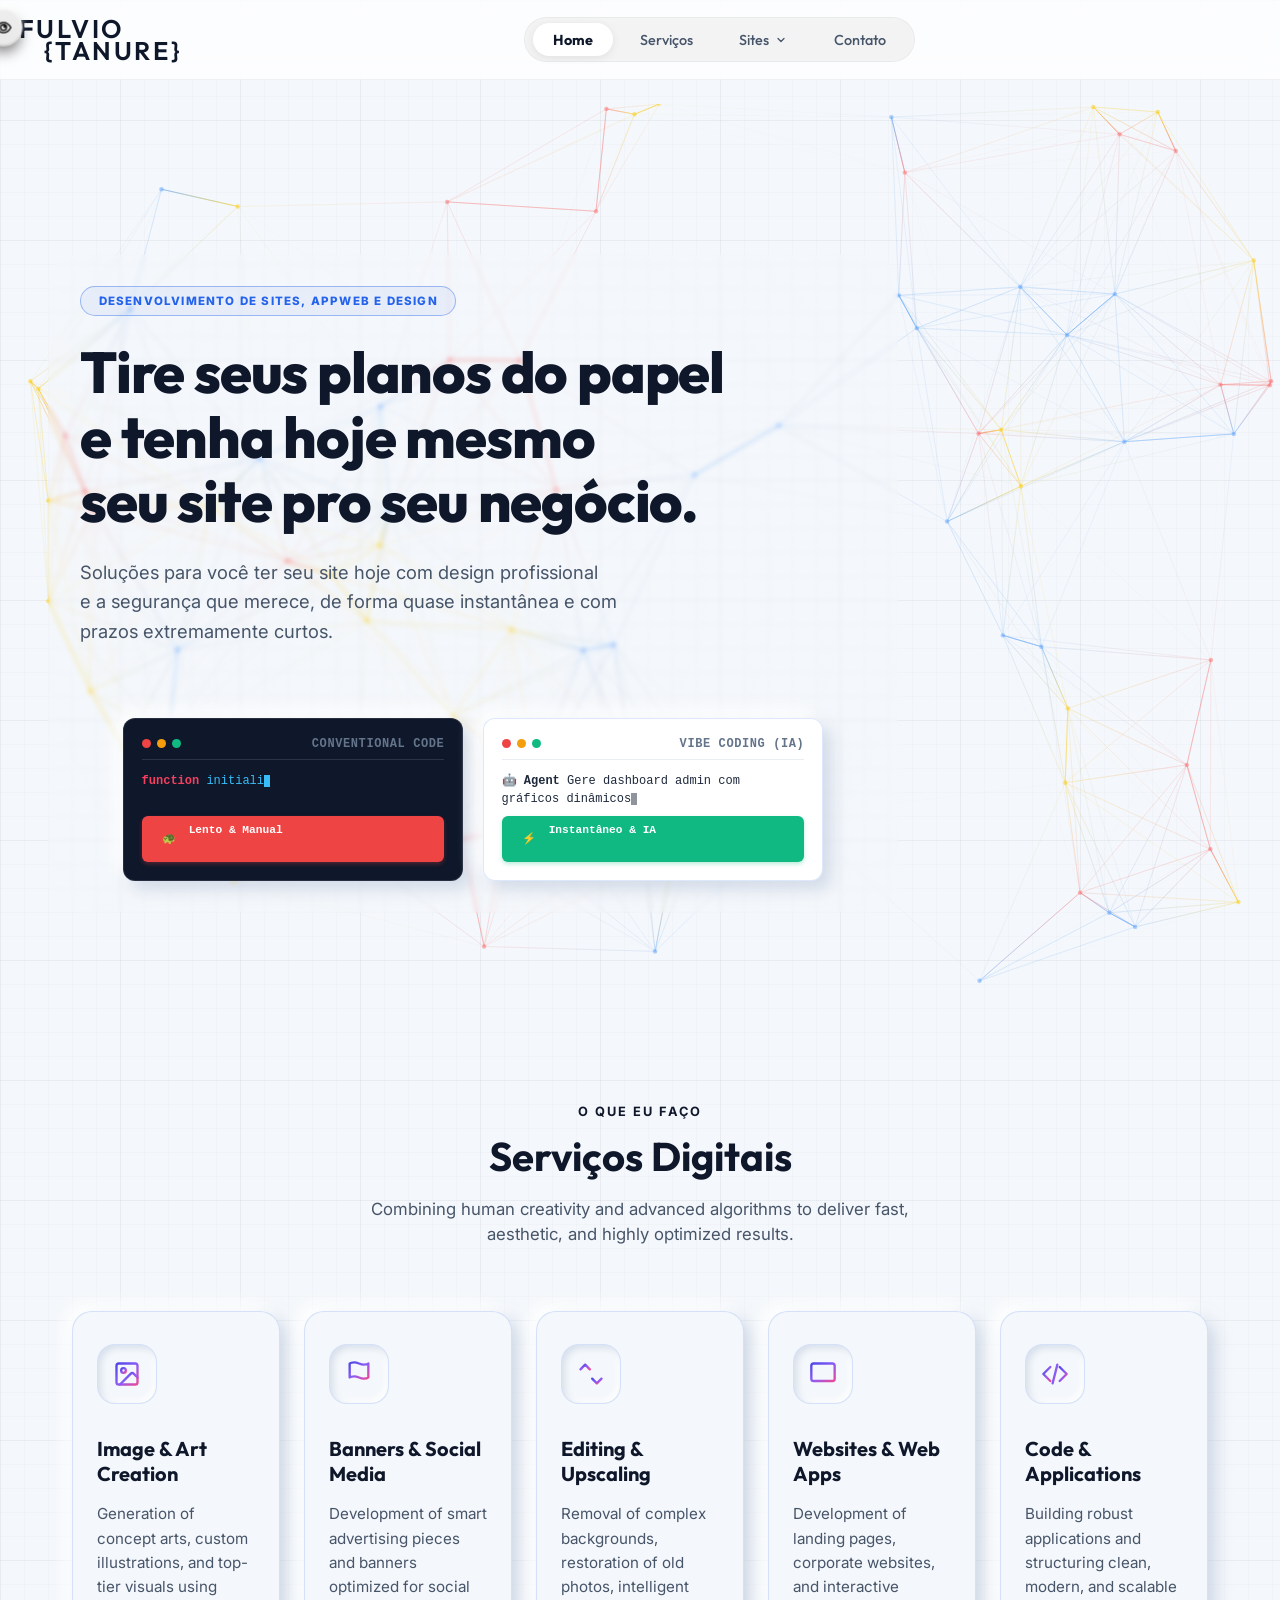
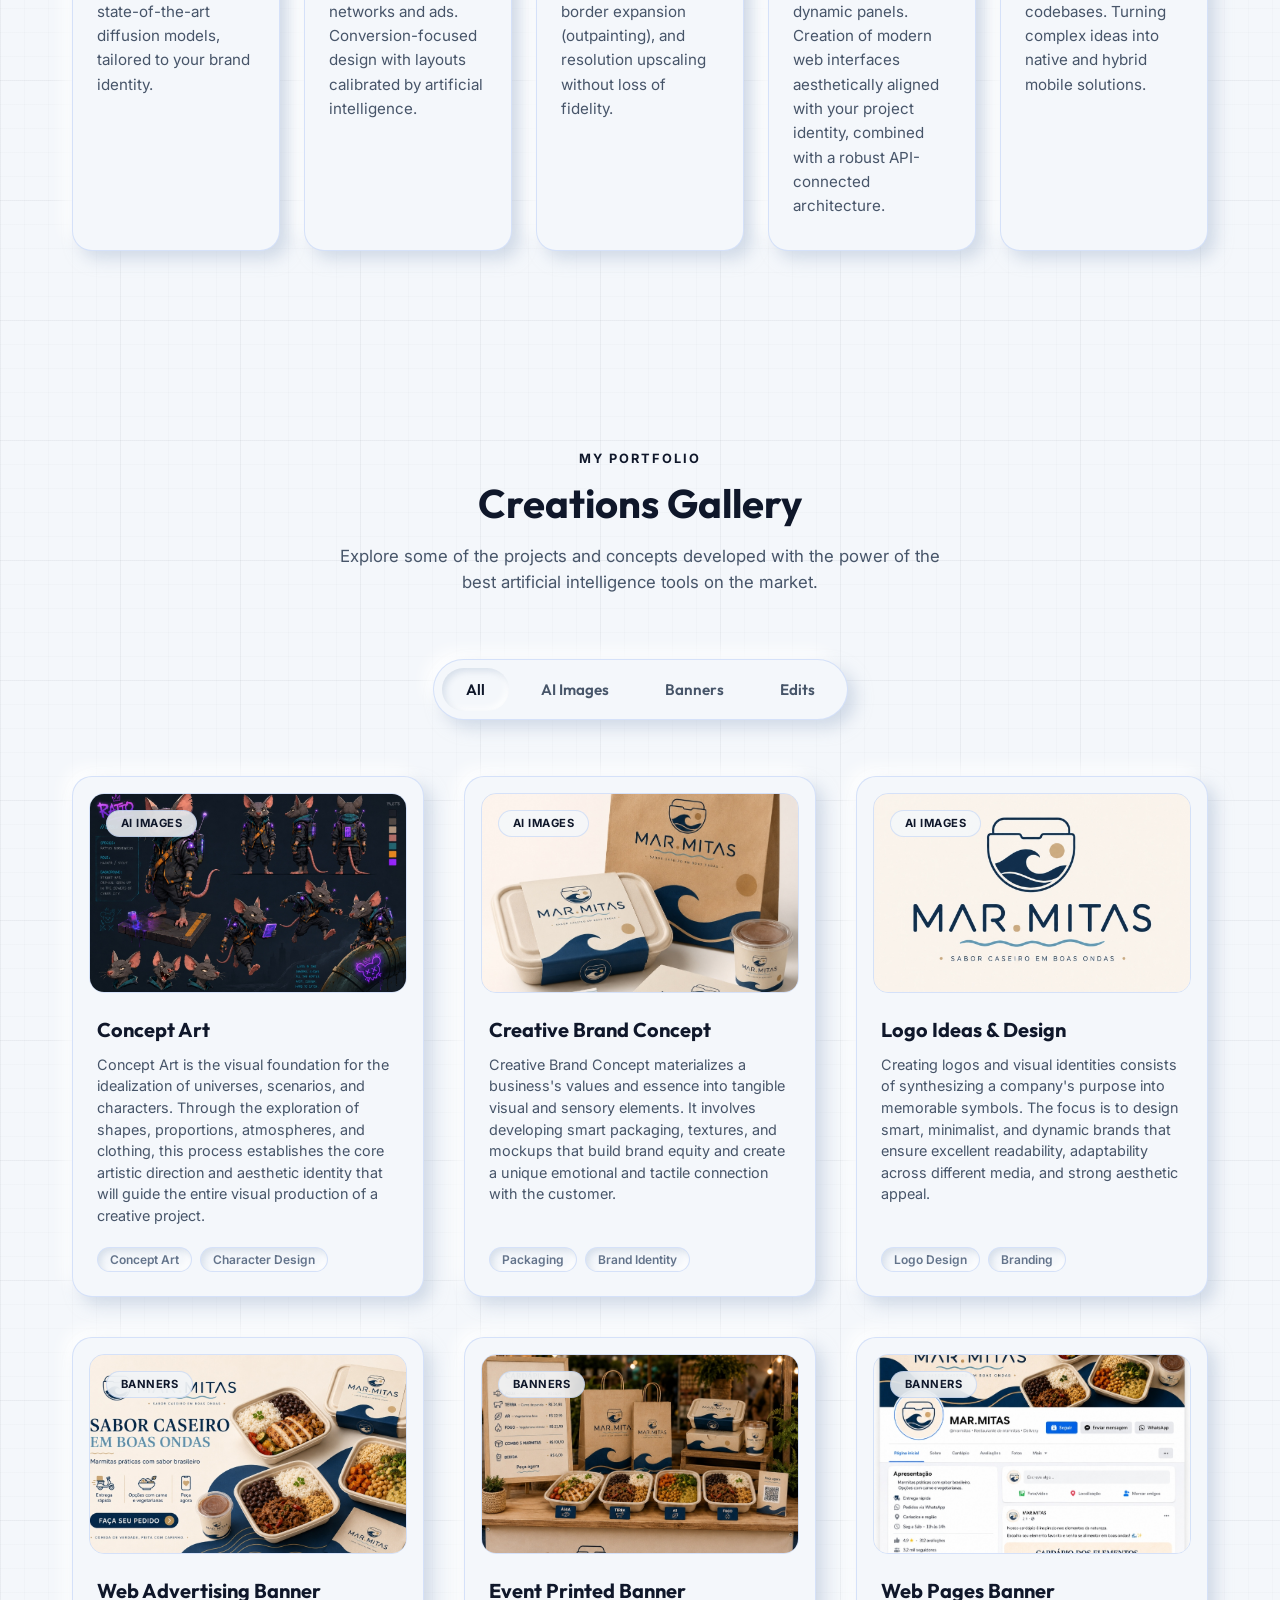
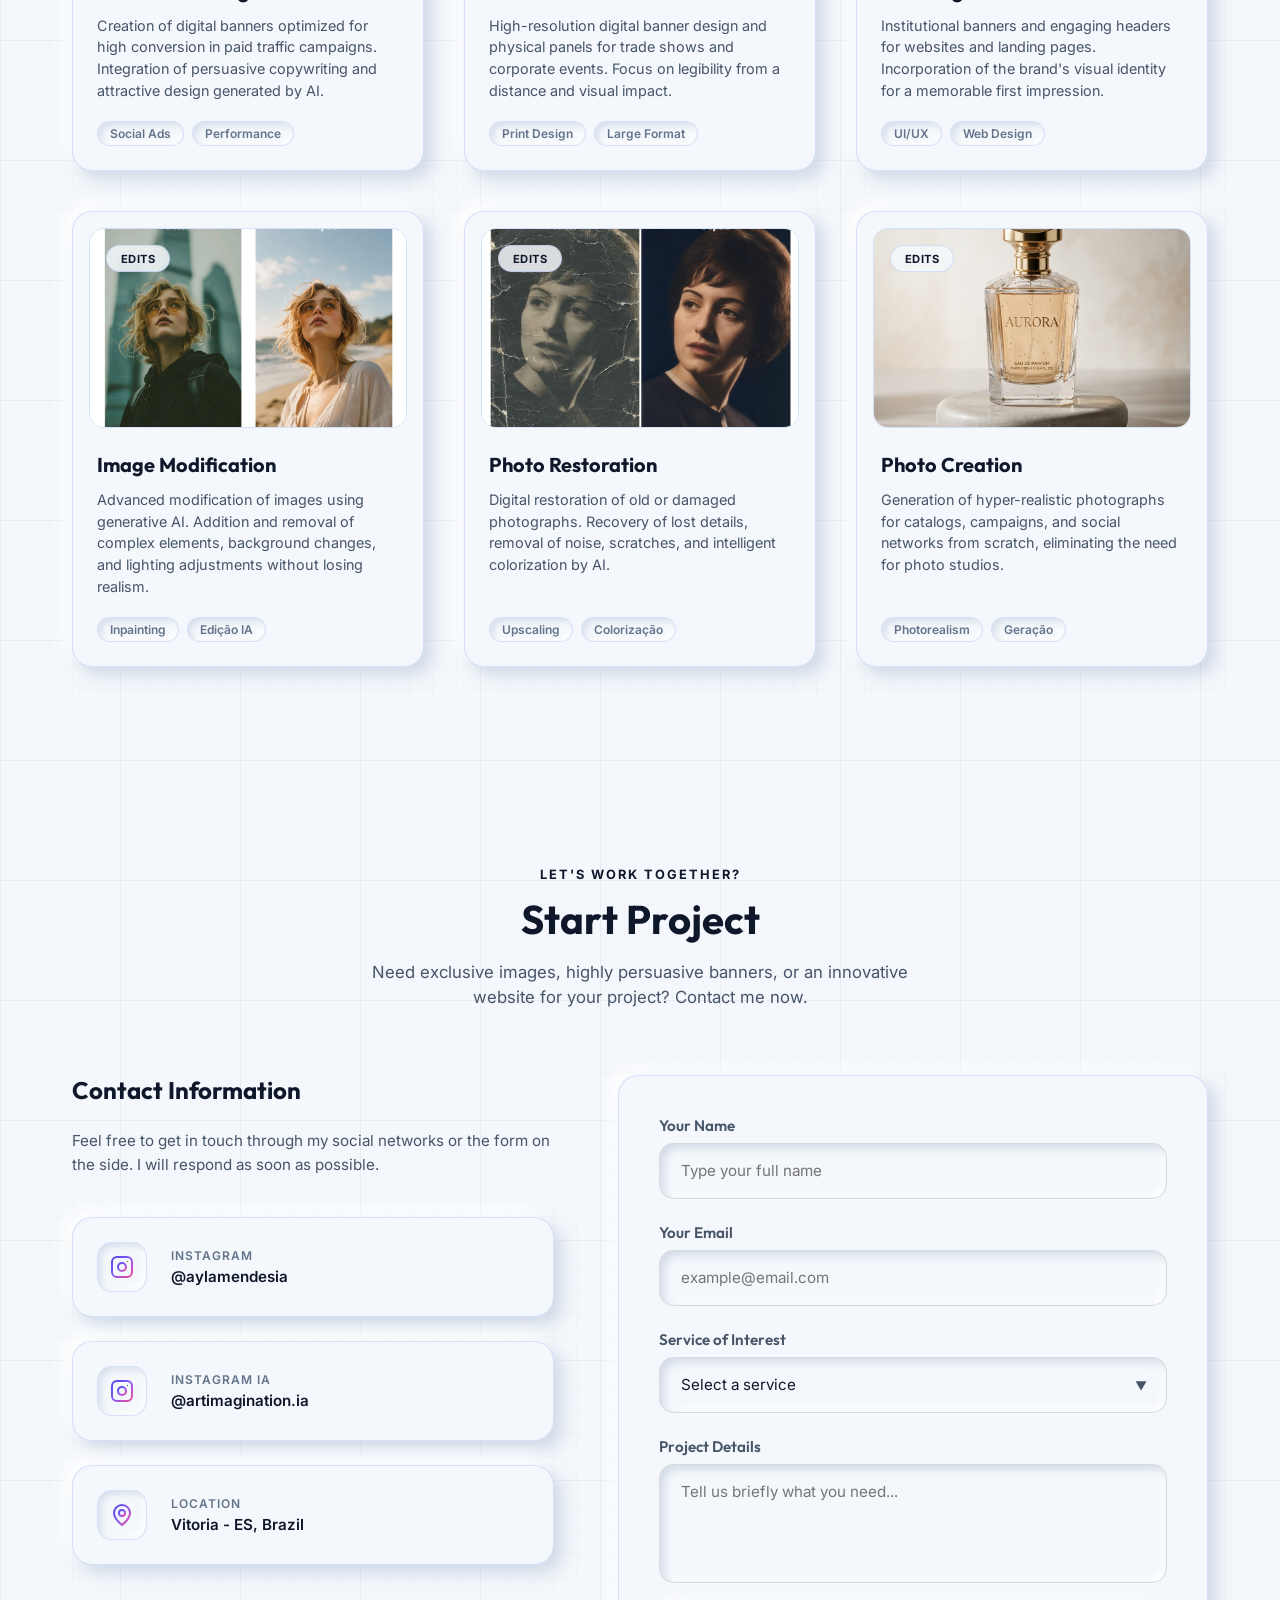
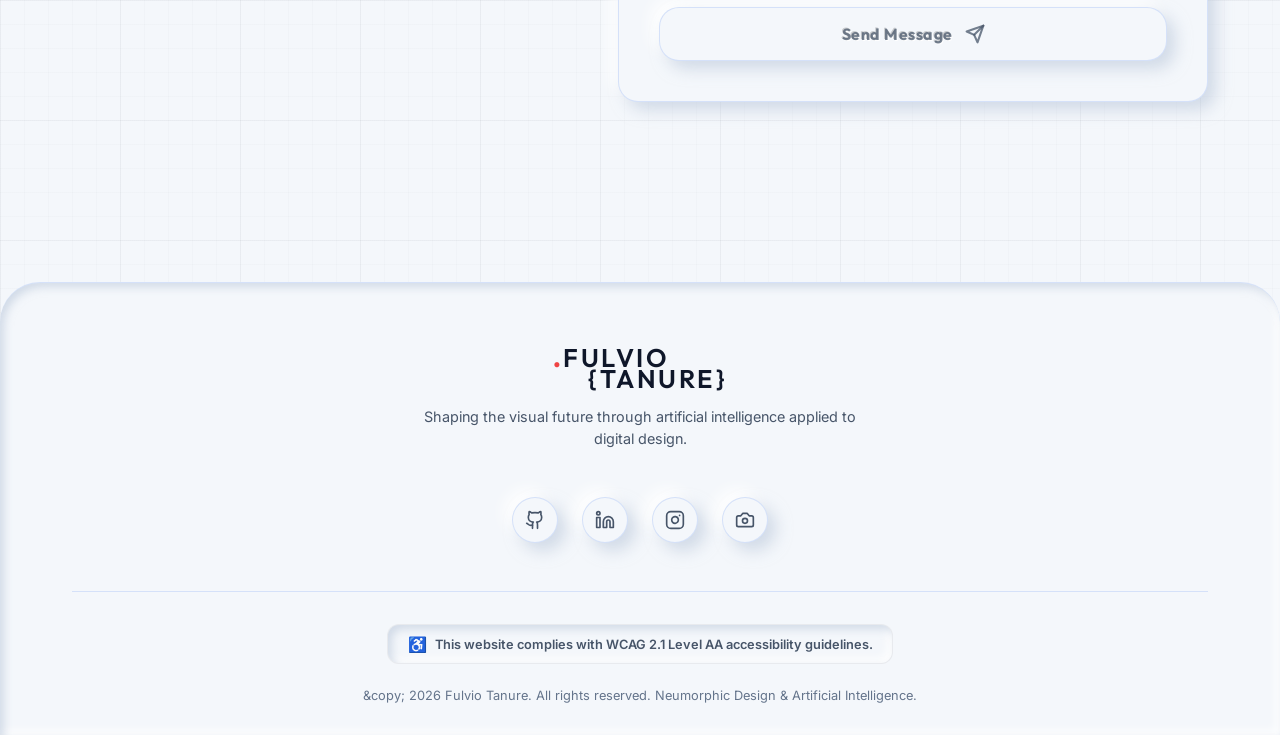
==== commit 4c16c37d: "feat: initialize main site structure with landing page, responsive layouts, and constellation visual" ====
--- a/SITE_PRINCIPAL/index.html
+++ b/SITE_PRINCIPAL/index.html
@@ -62,7 +62,6 @@
     <link rel="stylesheet" href="css/contact.css?v=1.4">
 </head>
 <body class="light-theme">
-    <canvas id="constellation-canvas" aria-hidden="true"></canvas>
     <!-- Skip Link para Navegação por Teclado -->
     <a href="#main-content" class="skip-link" data-i18n="accessibility.skip_link">Pular para o conteúdo principal</a>
 
@@ -80,14 +79,31 @@
             </linearGradient>
         </defs>
     </svg>
+
+    <!-- High Contrast Toggle - Fixed to left edge of screen -->
+    <label class="toggle toggle-high-contrast" aria-label="Alternar alto contraste">
+        <input type="checkbox" id="contrast-toggle-btn">
+        <span class="button"></span>
+        <span class="label">
+            <svg aria-hidden="true" xmlns="http://www.w3.org/2000/svg" width="32" height="32" viewBox="0 0 24 24" fill="none" stroke="currentColor" stroke-width="2.2" stroke-linecap="round" stroke-linejoin="round">
+                <path d="M2 12s4-7 10-7 10 7 10 7-4 7-10 7-10-7-10-7Z" />
+                <circle cx="12" cy="12" r="4" />
+                <circle cx="14" cy="10" r="1.5" fill="currentColor" />
+            </svg>
+        </span>
+    </label>
+
     <header class="header">
         <div class="header-container">
-            <a href="#home" class="logo" id="logo-nav">
-                <span class="logo-line-1"><span class="logo-dot">.</span>FULVIO</span>
-                <span class="logo-line-2">{TANURE}</span>
-            </a>
+            <div class="header-brand">
+                <a href="#home" class="logo" id="logo-nav">
+                    <span class="logo-line-1"><span class="logo-dot">.</span>FULVIO</span>
+                    <span class="logo-line-2">{TANURE}</span>
+                </a>
+            </div>
             
-            <nav class="nav-menu" id="nav-menu">
+            <!-- Central Nav Menu Pill (per reference image) -->
+            <nav class="nav-menu nav-menu-pill" id="nav-menu">
                 <a href="#home" class="nav-link active">Home</a>
                 <a href="#services" class="nav-link">Serviços</a>
                 <div class="nav-dropdown">
@@ -104,24 +120,6 @@
             </nav>
  
             <div class="header-actions">
-                <!-- Theme Toggle Button -->
-                <button type="button" class="theme-btn btn-neu" id="theme-toggle-btn" aria-label="Alternar tema claro/escuro">
-                    <span class="theme-btn-icon sun-icon">
-                        <svg aria-hidden="true" xmlns="http://www.w3.org/2000/svg" width="18" height="18" viewBox="0 0 24 24" fill="none" stroke="currentColor" stroke-width="2.5" stroke-linecap="round" stroke-linejoin="round"><circle cx="12" cy="12" r="4"/><path d="M12 2v2M12 20v2M4.93 4.93l1.41 1.41M17.66 17.66l1.41 1.41M2 12h2M20 12h2M6.34 17.66l-1.41 1.41M19.07 4.93l-1.41 1.41"/></svg>
-                    </span>
-                    <span class="theme-btn-icon moon-icon">
-                        <svg aria-hidden="true" xmlns="http://www.w3.org/2000/svg" width="18" height="18" viewBox="0 0 24 24" fill="none" stroke="currentColor" stroke-width="2.5" stroke-linecap="round" stroke-linejoin="round"><path d="M12 3a6 6 0 0 0 9 9 9 9 0 1 1-9-9Z"/></svg>
-                    </span>
-                </button>
-
-                <!-- High Contrast Toggle Button -->
-                <button type="button" class="contrast-btn btn-neu" id="contrast-toggle-btn" aria-label="Alternar alto contraste" aria-pressed="false">
-                    <svg aria-hidden="true" xmlns="http://www.w3.org/2000/svg" width="22" height="22" viewBox="0 0 24 24" fill="none" stroke="currentColor" stroke-width="2.2" stroke-linecap="round" stroke-linejoin="round">
-                        <path d="M2 12s4-7 10-7 10 7 10 7-4 7-10 7-10-7-10-7Z" />
-                        <circle cx="12" cy="12" r="4" />
-                        <circle cx="14" cy="10" r="1.5" fill="currentColor" />
-                    </svg>
-                </button>
 
                 <!-- Mobile Menu Button -->
                 <button class="mobile-toggle" id="mobile-toggle" aria-label="Abrir menu" aria-expanded="false" aria-controls="nav-menu">
@@ -138,6 +136,7 @@
     <main class="main-content" id="main-content">
         <!-- HERO SECTION -->
         <section id="home" class="hero-section">
+            <canvas id="constellation-canvas" aria-hidden="true"></canvas>
             <div class="hero-container">
                 <div class="hero-text-block">
                     <div class="tag-badge">DESENVOLVIMENTO DE SITES, APPWEB E DESIGN</div>
@@ -145,44 +144,55 @@
                         Tire seus planos do papel <br>e tenha hoje mesmo <br>seu site pro seu negócio.
                     </h1>
                     <p class="hero-subtitle">
-                        Soluções para você ter seu site hoje com design profissional e a segurança que merece, de forma quase instantânea e com prazos extremamente curtos.
+                        Soluções para você ter seu site hoje com design profissional <br>e a segurança que merece, de forma quase instantânea e com <br>prazos extremamente curtos.
                     </p>
 
-                    <!-- Hero Code Comparison Cards -->
+                    <!-- Hero Code Comparison Cards (Side-by-Side) -->
                     <div class="code-preview-container">
                         <div class="code-preview-grid">
                             <!-- Card 1: Conventional Code -->
                             <div class="code-card code-card-dark">
                                 <div class="code-card-header">
-                                    <span>CONVENTIONAL CODE</span>
                                     <div class="code-dots">
                                         <span class="code-dot code-dot-red"></span>
                                         <span class="code-dot code-dot-yellow"></span>
                                         <span class="code-dot code-dot-green"></span>
                                     </div>
-                                </div>
-                                <div class="code-card-body"><span class="code-keyword">function</span> <span class="code-func">initializeWebApp</span>() {
-    console.<span class="code-func">log</span>(<span class="code-str">"Iniciando carregamento manual..."</span>);
-    <span class="code-keyword">const</span> appContainer = document.<span class="code-func">getElementById</span>(<span class="code-str">"app"</span>);
-}</div>
+                                    <span class="code-header-title">CONVENTIONAL CODE</span>
+                                </div>
+                                <div class="code-card-body">
+                                    <div id="conventional-code-container" class="code-editor-area"><span class="code-cursor"></span></div>
+                                    <div class="conventional-badge-slow">
+                                        <span class="badge-icon">🐢</span> Lento & Manual
+                                    </div>
+                                </div>
                             </div>
 
                             <!-- Card 2: Vibe Coding (IA) -->
                             <div class="code-card code-card-light">
                                 <div class="code-card-header">
-                                    <span>VIBE CODING (IA)</span>
                                     <div class="code-dots">
                                         <span class="code-dot code-dot-red"></span>
                                         <span class="code-dot code-dot-yellow"></span>
                                         <span class="code-dot code-dot-green"></span>
                                     </div>
+                                    <span class="code-header-title">VIBE CODING (IA)</span>
                                 </div>
                                 <div class="code-card-body">
                                     <div class="ai-prompt-box">
-                                        <span>🤖 <strong>Agent:</strong> "Gera dashboard admin com gráficos dinâmicos"</span>
+                                        <span>🤖 <strong class="ai-agent-label">Agent</strong> <span id="vibe-coding-prompt"><span class="code-cursor"></span></span></span>
+                                    </div>
+                                    <div id="vibe-coding-preview" class="ai-preview-dash">
+                                        <div class="ai-preview-header">
+                                            <span class="ai-preview-title">Admin Dashboard</span>
+                                            <svg width="12" height="12" fill="none" stroke="#94a3b8" viewBox="0 0 24 24"><path stroke-linecap="round" stroke-linejoin="round" stroke-width="2" d="M4 6h16M4 12h16m-7 6h7"></path></svg>
+                                        </div>
+                                        <div class="ai-preview-chart" style="width: 100%;"></div>
+                                        <div class="ai-preview-chart" style="width: 75%; background: linear-gradient(90deg, #10b981 30%, #34d399 70%);"></div>
+                                        <div class="ai-preview-chart" style="width: 50%; background: linear-gradient(90deg, #f59e0b 30%, #fbbf24 70%);"></div>
                                     </div>
                                     <div class="ai-badge-instant">
-                                        ⚡ Instantâneo & IA
+                                        <span class="badge-icon">⚡</span> Instantâneo & IA
                                     </div>
                                 </div>
                             </div>
--- a/SITE_PRINCIPAL/css/style.css
+++ b/SITE_PRINCIPAL/css/style.css
@@ -124,9 +124,11 @@
     font-family: var(--font-body);
     background-color: var(--bg-color);
     background-image: 
-        linear-gradient(to right, rgba(15, 23, 42, 0.04) 1px, transparent 1px),
-        linear-gradient(to bottom, rgba(15, 23, 42, 0.04) 1px, transparent 1px);
-    background-size: 28px 28px;
+        linear-gradient(to right, rgba(15, 23, 42, 0.03) 1px, transparent 1px),
+        linear-gradient(to bottom, rgba(15, 23, 42, 0.03) 1px, transparent 1px),
+        linear-gradient(to right, rgba(15, 23, 42, 0.015) 1px, transparent 1px),
+        linear-gradient(to bottom, rgba(15, 23, 42, 0.015) 1px, transparent 1px);
+    background-size: 120px 120px, 120px 120px, 24px 24px, 24px 24px;
     color: var(--text-primary);
     min-height: 100vh;
     overflow-x: hidden;
@@ -136,13 +138,12 @@
 }
 
 #constellation-canvas {
-    position: fixed;
-    top: 0;
-    left: 0;
-    width: 100vw;
-    height: 100vh;
-    pointer-events: none;
-    z-index: 0;
+    position: absolute;
+    inset: 0;
+    width: 100%;
+    height: 100%;
+    z-index: 1;
+    pointer-events: auto;
 }
 
 /* --- Glowing Background Orbs --- */
@@ -442,21 +443,52 @@
     width: 100%;
     height: 80px;
     z-index: 100;
-    background-color: var(--glass-bg);
+    background-color: rgba(255, 255, 255, 0.75);
     backdrop-filter: blur(15px);
     -webkit-backdrop-filter: blur(15px);
-    border-bottom: 1px solid var(--glass-border);
+    border-bottom: 1px solid rgba(0, 0, 0, 0.05);
     transition: background-color var(--transition-normal), border var(--transition-normal);
 }
 
+body.dark-theme .header {
+    background-color: rgba(15, 23, 42, 0.75);
+    border-bottom: 1px solid rgba(255, 255, 255, 0.05);
+}
+
 .header-container {
-    max-width: 1200px;
+    width: 100%;
     height: 100%;
-    margin: 0 auto;
-    padding: 0 2rem;
+    padding: 0 1.5rem 0 0.5rem; /* Tight left, normal right */
     display: flex;
     align-items: center;
     justify-content: space-between;
+    gap: 0;
+}
+
+.header-brand {
+    display: flex;
+    align-items: center;
+    gap: 2rem;
+}
+
+.eye-brand-btn {
+    width: 38px;
+    height: 38px;
+    border-radius: 50%;
+    display: flex;
+    align-items: center;
+    justify-content: center;
+    background-color: var(--card-color);
+    box-shadow: var(--shadow-out-sm);
+    border: 1px solid var(--glass-border);
+    color: var(--text-primary);
+    cursor: pointer;
+    transition: all var(--transition-normal);
+}
+
+.eye-brand-btn:hover {
+    box-shadow: var(--shadow-out-hover);
+    transform: scale(1.05);
 }
 
 .logo {
@@ -469,7 +501,6 @@
     flex-direction: column;
     align-items: flex-start;
     line-height: 0.85;
-    /* Extremely tight line spacing like the image */
 }
 
 .logo-line-1 {
@@ -479,37 +510,55 @@
 .logo-line-2 {
     display: block;
     padding-left: 1.4em;
-    /* Ajuste exato solicitado pelo usuário */
 }
 
 .logo-dot {
-    color: var(--accent-purple);
-    /* Mantendo a identidade neon atual */
-}
-
-.nav-menu {
-    display: flex;
-    gap: 1.5rem;
+    color: #ef4444; /* Ponto vermelho decorativo como na referência */
+    font-weight: 800;
+}
+
+/* Nav Menu Pill Container (como na referência) */
+.nav-menu-pill {
+    display: flex;
+    align-items: center;
+    gap: 0.4rem;
+    background: rgba(0, 0, 0, 0.04);
+    padding: 5px 8px;
+    border-radius: 9999px;
+    border: 1px solid rgba(0, 0, 0, 0.04);
+}
+
+body.dark-theme .nav-menu-pill {
+    background: rgba(255, 255, 255, 0.06);
+    border: 1px solid rgba(255, 255, 255, 0.08);
 }
 
 .nav-link {
     font-family: var(--font-heading);
     font-weight: 500;
-    font-size: 0.95rem;
+    font-size: 0.9rem;
     color: var(--text-secondary);
-    padding: 0.5rem 1rem;
-    border-radius: 12px;
+    padding: 0.45rem 1.25rem;
+    border-radius: 9999px;
     transition: all var(--transition-fast);
 }
 
 .nav-link:hover {
     color: var(--text-primary);
-    box-shadow: var(--shadow-out-sm);
+    background: rgba(0, 0, 0, 0.03);
 }
 
 .nav-link.active {
-    color: var(--text-primary);
-    box-shadow: var(--shadow-in-sm);
+    color: #0f172a;
+    background: #ffffff;
+    font-weight: 700;
+    box-shadow: 0 2px 8px rgba(0, 0, 0, 0.08);
+}
+
+body.dark-theme .nav-link.active {
+    color: #ffffff;
+    background: rgba(255, 255, 255, 0.15);
+    box-shadow: 0 2px 8px rgba(0, 0, 0, 0.3);
 }
 
 /* Link especial: Fotografia — destaque com gradiente */
@@ -1153,60 +1202,72 @@
 /* ==========================================================================
    ACCESSIBILITY HIGH CONTRAST MODE STYLE OVERRIDES (WCAG LEVEL AAA)
    ========================================================================== */
-body.accessibility-high-contrast {
+body.accessibility-high-contrast,
+body.accessibility-high-contrast.light-theme {
+    background: #000000 !important;
     --bg-color: #000000 !important;
-    --card-color: #0c0f14 !important;
-    --text-primary: #ffffff !important;
-    --text-secondary: #f3f4f6 !important;
-    --text-muted: #e5e7eb !important;
+    --card-color: #000000 !important;
     --glass-bg: #000000 !important;
-    --glass-border: #ffffff !important;
-    --accent-indigo: #818cf8 !important;
-    --accent-purple: #c084fc !important;
-    --accent-pink: #f472b6 !important;
-    --accent-cyan: #22d3ee !important;
-    --accent-gradient: linear-gradient(135deg, #818cf8, #c084fc, #f472b6) !important;
-}
-
-body.accessibility-high-contrast.light-theme {
-    --bg-color: #ffffff !important;
-    --card-color: #f8fafc !important;
-    --text-primary: #000000 !important;
-    --text-secondary: #0f172a !important;
-    --text-muted: #334155 !important;
-    --glass-bg: #ffffff !important;
-    --glass-border: #000000 !important;
-    --accent-indigo: #312e81 !important;
-    --accent-purple: #4c1d95 !important;
-    --accent-pink: #831843 !important;
-    --accent-cyan: #083344 !important;
-    --accent-gradient: linear-gradient(135deg, #312e81, #4c1d95, #831843) !important;
-}
-
-body.accessibility-high-contrast *:focus-visible {
-    outline: 4px solid #ffffff !important;
-    outline-offset: 4px !important;
-}
-
-body.accessibility-high-contrast.light-theme *:focus-visible {
-    outline: 4px solid #000000 !important;
-    outline-offset: 4px !important;
-}
-
-/* Eliminate neumorphic soft shadows in High Contrast */
-body.accessibility-high-contrast .btn-neu,
+}
+
+/* Force everything to black background, no shadows, no animations */
+body.accessibility-high-contrast * {
+    animation: none !important;
+    transition: none !important;
+    box-shadow: none !important;
+    text-shadow: none !important;
+    backdrop-filter: none !important;
+    -webkit-backdrop-filter: none !important;
+    background-image: none !important; /* Remove gradients and paper textures */
+}
+
+/* Force all text to white by default, with yellow accents */
+body.accessibility-high-contrast h1,
+body.accessibility-high-contrast h2,
+body.accessibility-high-contrast h3,
+body.accessibility-high-contrast h4,
+body.accessibility-high-contrast h5,
+body.accessibility-high-contrast h6,
+body.accessibility-high-contrast p,
+body.accessibility-high-contrast span,
+body.accessibility-high-contrast li,
+body.accessibility-high-contrast div {
+    color: #ffffff !important;
+    background-color: transparent !important;
+    border-color: #ffff00 !important;
+}
+
+body.accessibility-high-contrast header,
+body.accessibility-high-contrast section,
+body.accessibility-high-contrast footer,
+body.accessibility-high-contrast .hero-text-block,
+body.accessibility-high-contrast .nav-menu-pill,
+body.accessibility-high-contrast .nav-dropdown-menu,
 body.accessibility-high-contrast .service-card,
 body.accessibility-high-contrast .portfolio-item,
 body.accessibility-high-contrast .contact-info-card,
 body.accessibility-high-contrast .contact-form,
-body.accessibility-high-contrast .lang-btn,
-body.accessibility-high-contrast .lang-dropdown,
-body.accessibility-high-contrast .mobile-bottom-nav,
-body.accessibility-high-contrast .modal-card,
-body.accessibility-high-contrast .modal-close-btn {
-    box-shadow: none !important;
-    border: 2px solid var(--text-primary) !important;
-    background-color: var(--card-color) !important;
+body.accessibility-high-contrast .btn-neu,
+body.accessibility-high-contrast .code-card {
+    background: #000000 !important;
+    border: 2px solid #ffff00 !important;
+}
+
+body.accessibility-high-contrast a,
+body.accessibility-high-contrast button,
+body.accessibility-high-contrast .tag-badge,
+body.accessibility-high-contrast .highlight,
+body.accessibility-high-contrast .nav-link,
+body.accessibility-high-contrast svg,
+body.accessibility-high-contrast .badge-icon {
+    color: #ffff00 !important;
+    stroke: #ffff00 !important;
+    fill: #ffff00 !important;
+}
+
+body.accessibility-high-contrast *:focus-visible {
+    outline: 4px solid #ffff00 !important;
+    outline-offset: 4px !important;
 }
 
 /* Focused inputs in High Contrast */
@@ -1387,7 +1448,7 @@
    HERO CODE COMPARISON CARDS (CONVENTIONAL VS VIBE CODING IA)
    ========================================================================== */
 .code-preview-container {
-    margin-top: 3rem;
+    margin-top: 2rem;
     width: 100%;
     display: flex;
     justify-content: center;
@@ -1396,9 +1457,9 @@
 .code-preview-grid {
     display: grid;
     grid-template-columns: 1fr 1fr;
-    gap: 1.5rem;
+    gap: 1.25rem;
     width: 100%;
-    max-width: 840px;
+    max-width: 700px;
 }
 
 @media (max-width: 768px) {
@@ -1408,10 +1469,10 @@
 }
 
 .code-card {
-    border-radius: 18px;
-    padding: 1.25rem;
+    border-radius: 12px;
+    padding: 1.1rem;
     font-family: 'JetBrains Mono', monospace;
-    font-size: 0.85rem;
+    font-size: 0.75rem;
     box-shadow: var(--shadow-out);
     text-align: left;
     display: flex;
@@ -1465,40 +1526,180 @@
 .code-dot-green { background-color: #10b981; }
 
 .code-card-body {
-    line-height: 1.6;
+    line-height: 1.5;
     white-space: pre-wrap;
     word-break: break-word;
+    flex-grow: 1;
+    display: flex;
+    flex-direction: column;
 }
 
 .code-keyword { color: #f43f5e; font-weight: 600; }
 .code-func { color: #38bdf8; }
 .code-str { color: #34d399; }
 .code-comment { color: #64748b; font-style: italic; }
+.code-cursor {
+    display: inline-block;
+    width: 6px;
+    height: 12px;
+    background-color: currentColor;
+    vertical-align: middle;
+    animation: blink-cursor-new 0.8s infinite;
+}
 
 .ai-prompt-box {
     display: flex;
     align-items: center;
-    gap: 0.6rem;
-    background-color: rgba(37, 99, 235, 0.05);
-    border: 1px dashed rgba(37, 99, 235, 0.3);
-    padding: 0.75rem 0.9rem;
-    border-radius: 12px;
-    font-size: 0.82rem;
+    gap: 0.5rem;
+    margin-bottom: 0.5rem;
+    font-size: 0.75rem;
     color: #1e293b;
 }
 
+.ai-preview-dash {
+    background: #f8fafc;
+    border: 1px solid #e2e8f0;
+    border-radius: 6px;
+    padding: 8px;
+    display: none;
+    flex-direction: column;
+    gap: 6px;
+    margin-top: 5px;
+    animation: fadeIn 0.4s ease-out forwards;
+}
+
+.ai-preview-header {
+    display: flex;
+    justify-content: space-between;
+    align-items: center;
+    border-bottom: 1px solid #e2e8f0;
+    padding-bottom: 4px;
+}
+.ai-preview-title { font-size: 0.6rem; font-weight: bold; font-family: sans-serif; color: #475569;}
+.ai-preview-chart {
+    height: 30px;
+    background: linear-gradient(90deg, #3b82f6 30%, #ec4899 70%);
+    border-radius: 4px;
+    opacity: 0.8;
+}
+
+.ai-badge-instant, .conventional-badge-slow {
+    display: flex;
+    align-items: center;
+    justify-content: center;
+    gap: 0.35rem;
+    font-size: 0.7rem;
+    font-weight: 700;
+    padding: 0.4rem;
+    border-radius: 6px;
+    margin-top: auto;
+}
+
 .ai-badge-instant {
-    display: inline-flex;
-    align-items: center;
-    gap: 0.35rem;
-    background-color: rgba(16, 185, 129, 0.12);
-    color: #059669;
-    font-size: 0.78rem;
-    font-weight: 700;
-    padding: 0.4rem 0.8rem;
-    border-radius: 10px;
-    margin-top: 0.25rem;
-    align-self: flex-start;
+    background-color: #10b981;
+    color: #ffffff;
+    box-shadow: 0 2px 4px rgba(16, 185, 129, 0.3);
+}
+
+.conventional-badge-slow {
+    background-color: #ef4444;
+    color: #ffffff;
+    box-shadow: 0 2px 4px rgba(239, 68, 68, 0.3);
+}
+
+/* ==========================================================================
+   HIGH CONTRAST UIVERSE TOGGLE BUTTON
+   ========================================================================== */
+.toggle-high-contrast {
+  position: fixed;
+  left: -1.5rem; /* Slightly off left edge for aesthetic */
+  top: 0;
+  transform: scale(0.55);
+  transform-origin: left top;
+  z-index: 1001;
+}
+
+.toggle {
+  display: inline-block;
+  position: relative;
+  height: 100px;
+  width: 100px;
+}
+
+.toggle:before {
+  box-shadow: 0;
+  border-radius: 84.5px;
+  background: #fff;
+  position: absolute;
+  margin-left: -36px;
+  margin-top: -36px;
+  opacity: 0.2;
+  height: 72px;
+  width: 72px;
+  left: 50%;
+  top: 50%;
+  content: "";
+}
+
+.toggle .button {
+  transition: all 300ms cubic-bezier(0.23, 1, 0.32, 1);
+  box-shadow: 0 15px 25px -4px rgba(0, 0, 0, 0.5), inset 0 -3px 4px -1px rgba(0, 0, 0, 0.2), 0 -10px 15px -1px rgba(255, 255, 255, 0.6), inset 0 3px 4px -1px rgba(255, 255, 255, 0.2), inset 0 0 5px 1px rgba(255, 255, 255, 0.8), inset 0 20px 30px 0 rgba(255, 255, 255, 0.2);
+  border-radius: 68.8px;
+  position: absolute;
+  background: #eaeaea;
+  margin-left: -34.4px;
+  margin-top: -34.4px;
+  display: block;
+  height: 68.8px;
+  width: 68.8px;
+  left: 50%;
+  top: 50%;
+}
+
+.toggle .label {
+  transition: color 300ms ease-out;
+  line-height: 101px;
+  text-align: center;
+  position: absolute;
+  display: flex;
+  align-items: center;
+  justify-content: center;
+  opacity: 0.9;
+  height: 100%;
+  width: 100%;
+  color: rgba(0, 0, 0, 0.9);
+  z-index: 2;
+  pointer-events: none;
+}
+
+.toggle input {
+  opacity: 0;
+  position: absolute;
+  cursor: pointer;
+  z-index: 3;
+  height: 100%;
+  width: 100%;
+  left: 0;
+  top: 0;
+}
+
+.toggle input:active ~ .button {
+  filter: blur(0.5px);
+  box-shadow: 0 12px 25px -4px rgba(0, 0, 0, 0.4), inset 0 -8px 30px 1px rgba(255, 255, 255, 0.9), 0 -10px 15px -1px rgba(255, 255, 255, 0.6), inset 0 8px 25px 0 rgba(0, 0, 0, 0.4), inset 0 0 10px 1px rgba(255, 255, 255, 0.6);
+}
+
+.toggle input:checked ~ .button {
+  filter: blur(0.5px);
+  box-shadow: 0 10px 25px -4px rgba(0, 0, 0, 0.4), inset 0 -8px 25px -1px rgba(255, 255, 255, 0.9), 0 -10px 15px -1px rgba(255, 255, 255, 0.6), inset 0 8px 20px 0 rgba(0, 0, 0, 0.2), inset 0 0 5px 1px rgba(255, 255, 255, 0.6);
+}
+
+.toggle input:checked ~ .label {
+  color: rgba(0, 0, 0, 0.8);
+}
+
+@keyframes fadeIn {
+    from { opacity: 0; transform: translateY(5px); }
+    to { opacity: 1; transform: translateY(0); }
 }
 
 body.accessibility-large-text .mobile-bottom-nav-item {
--- a/SITE_PRINCIPAL/css/home.css
+++ b/SITE_PRINCIPAL/css/home.css
@@ -26,9 +26,9 @@
 }
 
 .hero-container {
-    max-width: 1200px;
+    max-width: 1440px;
     margin: 0 auto;
-    padding: 0 2rem;
+    padding: 0 3rem;
     display: flex;
     flex-direction: column;
     justify-content: center;
@@ -44,13 +44,18 @@
     flex-direction: column;
     align-items: flex-start;
     position: relative;
-    max-width: 780px;
+    max-width: 850px;
     z-index: 3;
-    padding: 1.5rem 0;
-    background: transparent;
+    padding: 2rem;
+    border-radius: 32px;
+    backdrop-filter: blur(2px);
+    -webkit-backdrop-filter: blur(2px);
+    background: radial-gradient(circle at center, rgba(255, 255, 255, 0.03) 0%, rgba(255, 255, 255, 0) 100%);
     border: none;
     box-shadow: none;
 }
+
+
 
 .tag-badge {
     background-color: rgba(37, 99, 235, 0.06);
@@ -75,9 +80,7 @@
     letter-spacing: -1.2px;
 }
 
-body.dark-theme .hero-title {
-    color: #f8fafc;
-}
+
 
 .hero-title .highlight {
     background: var(--accent-gradient);
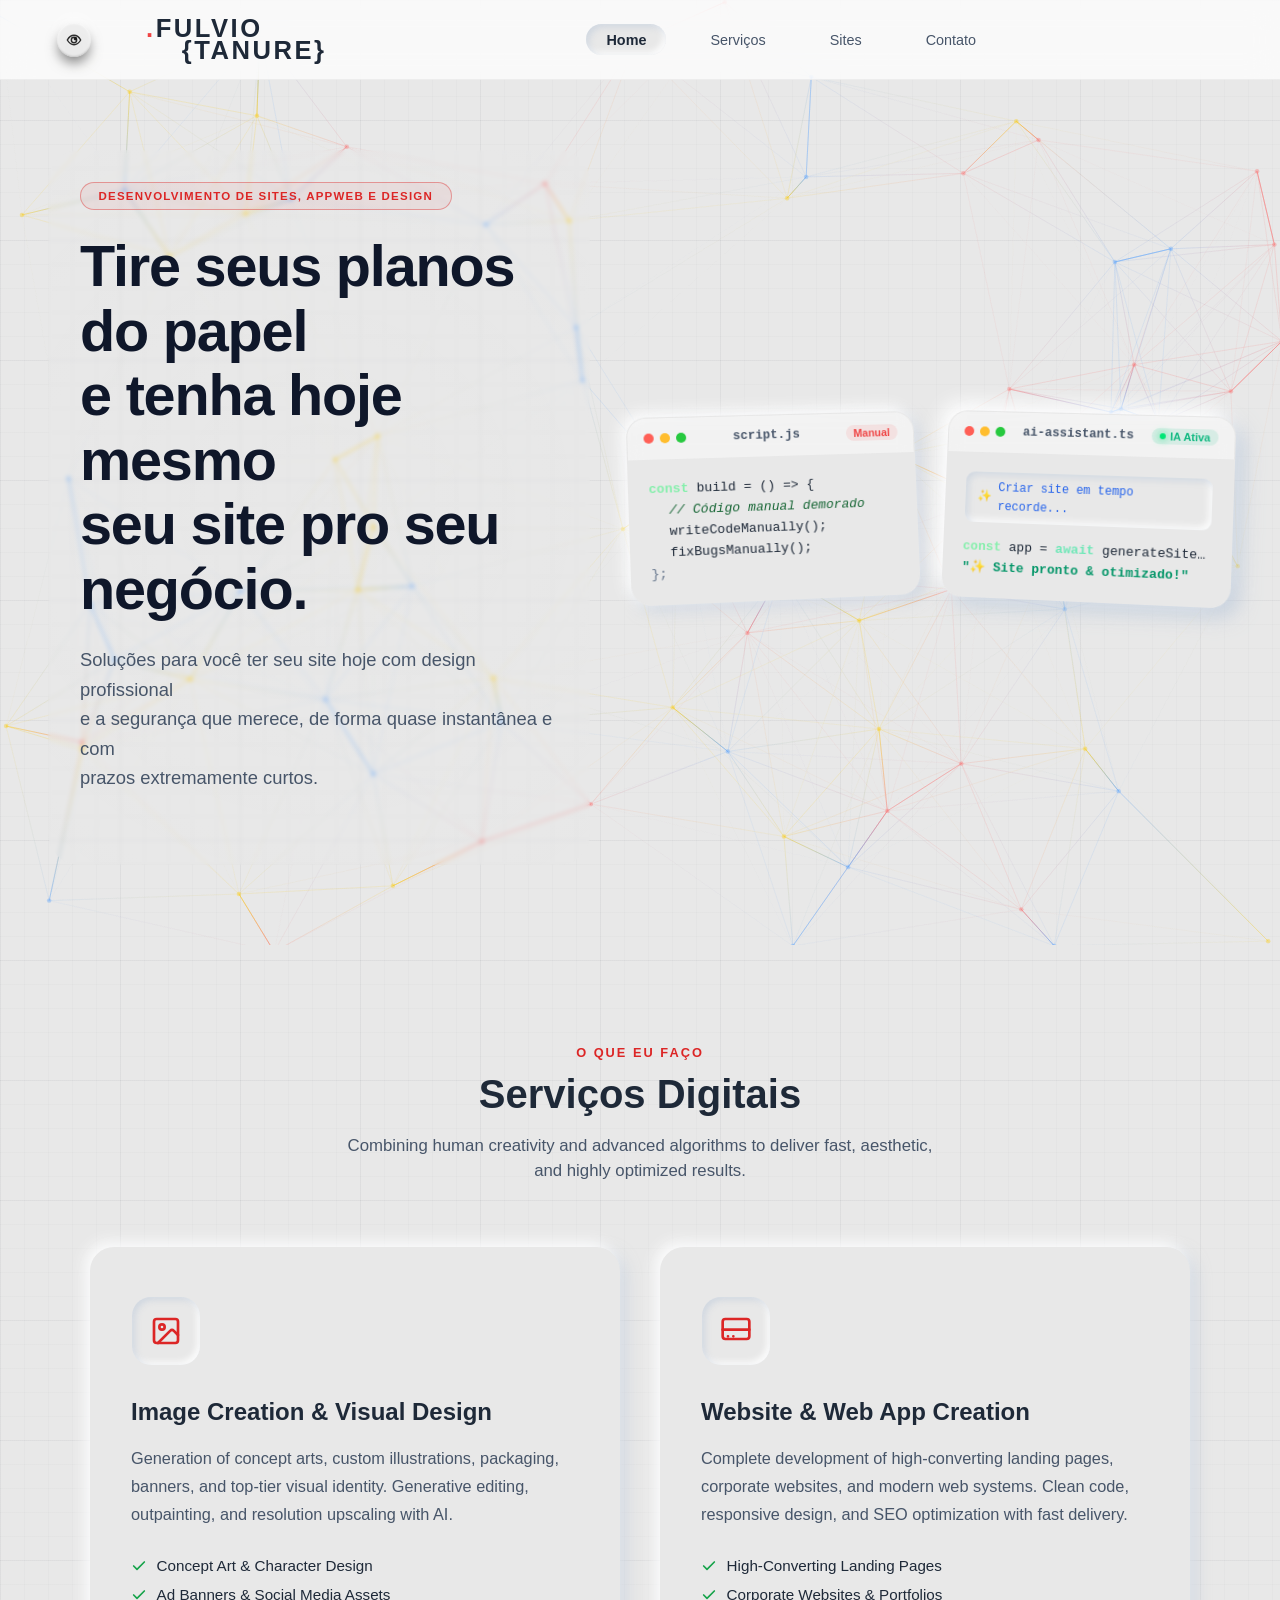
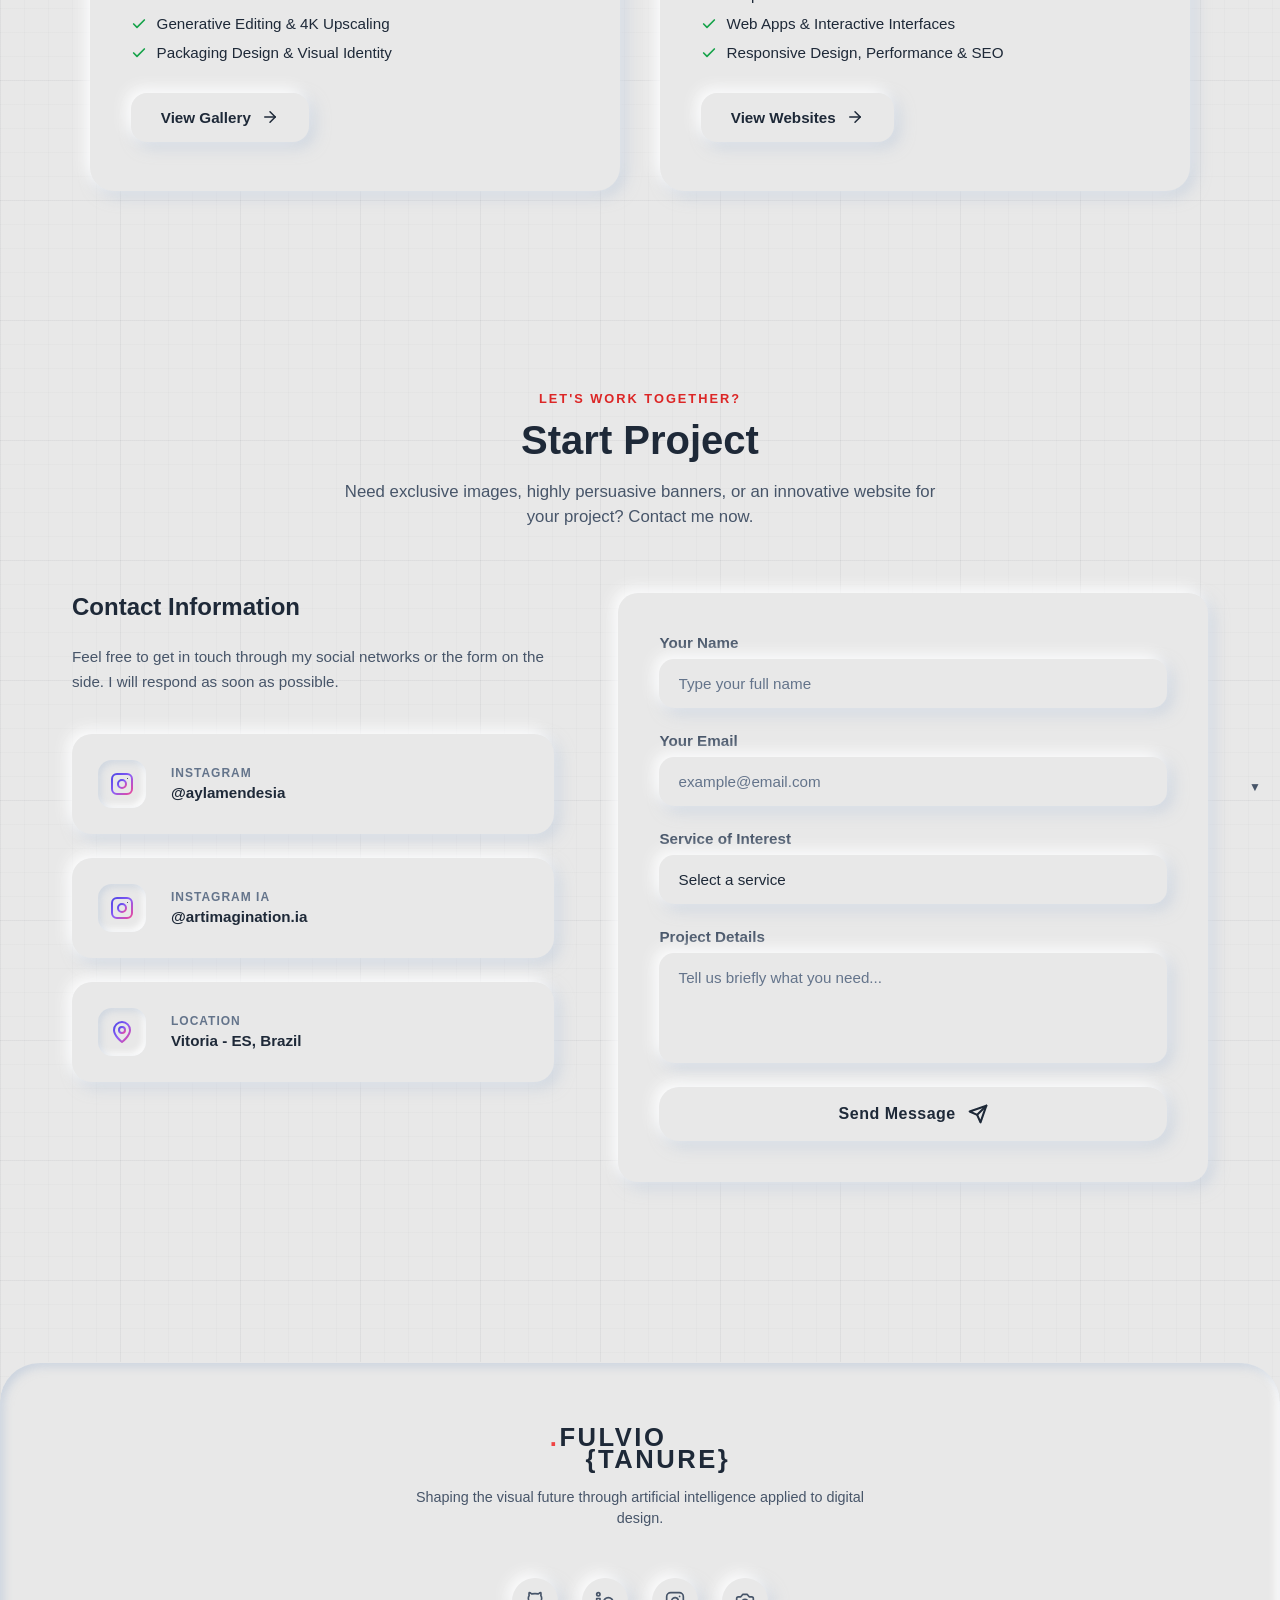
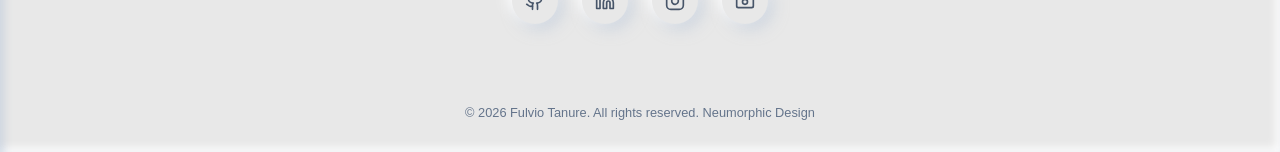
==== commit 5801307a: "feat: implement neumorphic portfolio redesign with syntax highlighting and responsive modular CSS ar" ====
--- a/SITE_PRINCIPAL/index.html
+++ b/SITE_PRINCIPAL/index.html
@@ -55,11 +55,11 @@
     <link rel="preconnect" href="https://fonts.gstatic.com" crossorigin>
     <link href="https://fonts.googleapis.com/css2?family=Outfit:wght@300;400;500;600;700;800&family=Inter:wght@300;400;500;600;700&display=swap" rel="stylesheet">
     <!-- Custom CSS -->
-    <link rel="stylesheet" href="css/style.css?v=1.4">
-    <link rel="stylesheet" href="css/home.css?v=1.4">
-    <link rel="stylesheet" href="css/services.css?v=1.4">
-    <link rel="stylesheet" href="css/portfolio.css?v=1.4">
-    <link rel="stylesheet" href="css/contact.css?v=1.4">
+    <link rel="stylesheet" href="css/style.css?v=1.9">
+    <link rel="stylesheet" href="css/home.css?v=1.9">
+    <link rel="stylesheet" href="css/services.css?v=1.9">
+    <link rel="stylesheet" href="css/portfolio.css?v=1.9">
+    <link rel="stylesheet" href="css/contact.css?v=1.9">
 </head>
 <body class="light-theme">
     <!-- Skip Link para Navegação por Teclado -->
@@ -80,22 +80,21 @@
         </defs>
     </svg>
 
-    <!-- High Contrast Toggle - Fixed to left edge of screen -->
-    <label class="toggle toggle-high-contrast" aria-label="Alternar alto contraste">
-        <input type="checkbox" id="contrast-toggle-btn">
-        <span class="button"></span>
-        <span class="label">
-            <svg aria-hidden="true" xmlns="http://www.w3.org/2000/svg" width="32" height="32" viewBox="0 0 24 24" fill="none" stroke="currentColor" stroke-width="2.2" stroke-linecap="round" stroke-linejoin="round">
-                <path d="M2 12s4-7 10-7 10 7 10 7-4 7-10 7-10-7-10-7Z" />
-                <circle cx="12" cy="12" r="4" />
-                <circle cx="14" cy="10" r="1.5" fill="currentColor" />
-            </svg>
-        </span>
-    </label>
-
     <header class="header">
         <div class="header-container">
             <div class="header-brand">
+                <!-- High Contrast Toggle -->
+                <label class="toggle toggle-high-contrast" aria-label="Alternar alto contraste">
+                    <input type="checkbox" id="contrast-toggle-btn">
+                    <span class="button"></span>
+                    <span class="label">
+                        <svg aria-hidden="true" xmlns="http://www.w3.org/2000/svg" width="32" height="32" viewBox="0 0 24 24" fill="none" stroke="currentColor" stroke-width="2.2" stroke-linecap="round" stroke-linejoin="round">
+                            <path d="M2 12s4-7 10-7 10 7 10 7-4 7-10 7-10-7-10-7Z" />
+                            <circle cx="12" cy="12" r="4" />
+                            <circle cx="14" cy="10" r="1.5" fill="currentColor" />
+                        </svg>
+                    </span>
+                </label>
                 <a href="#home" class="logo" id="logo-nav">
                     <span class="logo-line-1"><span class="logo-dot">.</span>FULVIO</span>
                     <span class="logo-line-2">{TANURE}</span>
@@ -109,11 +108,10 @@
                 <div class="nav-dropdown">
                     <a href="#portfolio" class="nav-link nav-dropdown-trigger">
                         Sites
-                        <svg class="nav-dropdown-arrow" width="12" height="12" viewBox="0 0 24 24" fill="none" stroke="currentColor" stroke-width="2.5" stroke-linecap="round" stroke-linejoin="round"><path d="m6 9 6 6 6-6"/></svg>
                     </a>
                     <div class="nav-dropdown-menu">
-                        <a href="PAGINAS/SITE_WMACRO/index.html" class="nav-dropdown-item">⚡ wMacro</a>
-                        <a href="PAGINAS/SITE_FOTO/index.html" class="nav-dropdown-item">📷 Fotografia</a>
+                        <a href="PAGINAS/SITE_WMACRO/index.html" class="nav-dropdown-item">WMacro</a>
+                        <a href="PAGINAS/SITE_FOTO/index.html" class="nav-dropdown-item">Fotografia</a>
                     </div>
                 </div>
                 <a href="#contact" class="nav-link">Contato</a>
@@ -146,56 +144,50 @@
                     <p class="hero-subtitle">
                         Soluções para você ter seu site hoje com design profissional <br>e a segurança que merece, de forma quase instantânea e com <br>prazos extremamente curtos.
                     </p>
-
-                    <!-- Hero Code Comparison Cards (Side-by-Side) -->
-                    <div class="code-preview-container">
-                        <div class="code-preview-grid">
-                            <!-- Card 1: Conventional Code -->
-                            <div class="code-card code-card-dark">
-                                <div class="code-card-header">
-                                    <div class="code-dots">
-                                        <span class="code-dot code-dot-red"></span>
-                                        <span class="code-dot code-dot-yellow"></span>
-                                        <span class="code-dot code-dot-green"></span>
-                                    </div>
-                                    <span class="code-header-title">CONVENTIONAL CODE</span>
-                                </div>
-                                <div class="code-card-body">
-                                    <div id="conventional-code-container" class="code-editor-area"><span class="code-cursor"></span></div>
-                                    <div class="conventional-badge-slow">
-                                        <span class="badge-icon">🐢</span> Lento & Manual
-                                    </div>
-                                </div>
-                            </div>
-
-                            <!-- Card 2: Vibe Coding (IA) -->
-                            <div class="code-card code-card-light">
-                                <div class="code-card-header">
-                                    <div class="code-dots">
-                                        <span class="code-dot code-dot-red"></span>
-                                        <span class="code-dot code-dot-yellow"></span>
-                                        <span class="code-dot code-dot-green"></span>
-                                    </div>
-                                    <span class="code-header-title">VIBE CODING (IA)</span>
-                                </div>
-                                <div class="code-card-body">
-                                    <div class="ai-prompt-box">
-                                        <span>🤖 <strong class="ai-agent-label">Agent</strong> <span id="vibe-coding-prompt"><span class="code-cursor"></span></span></span>
-                                    </div>
-                                    <div id="vibe-coding-preview" class="ai-preview-dash">
-                                        <div class="ai-preview-header">
-                                            <span class="ai-preview-title">Admin Dashboard</span>
-                                            <svg width="12" height="12" fill="none" stroke="#94a3b8" viewBox="0 0 24 24"><path stroke-linecap="round" stroke-linejoin="round" stroke-width="2" d="M4 6h16M4 12h16m-7 6h7"></path></svg>
-                                        </div>
-                                        <div class="ai-preview-chart" style="width: 100%;"></div>
-                                        <div class="ai-preview-chart" style="width: 75%; background: linear-gradient(90deg, #10b981 30%, #34d399 70%);"></div>
-                                        <div class="ai-preview-chart" style="width: 50%; background: linear-gradient(90deg, #f59e0b 30%, #fbbf24 70%);"></div>
-                                    </div>
-                                    <div class="ai-badge-instant">
-                                        <span class="badge-icon">⚡</span> Instantâneo & IA
-                                    </div>
-                                </div>
-                            </div>
+                </div>
+
+                <!-- HERO FLOATING NEUMORPHIC COMPARISON CARDS -->
+                <div class="hero-floating-cards-wrapper">
+                    <!-- CARD 1: TRADITIONAL DEVELOPMENT -->
+                    <div class="hero-card hero-card-trad btn-neu">
+                        <div class="hero-card-header">
+                            <div class="mac-dots">
+                                <span class="mac-dot red"></span>
+                                <span class="mac-dot yellow"></span>
+                                <span class="mac-dot green"></span>
+                            </div>
+                            <span class="hero-card-title">script.js</span>
+                            <span class="hero-card-badge badge-trad">Manual</span>
+                        </div>
+                        <div class="hero-card-body">
+                            <div class="code-line"><span class="code-keyword">const</span> build = () => {</div>
+                            <div class="code-line indent"><span class="code-comment">// Código manual demorado</span></div>
+                            <div class="code-line indent">writeCodeManually();</div>
+                            <div class="code-line indent">fixBugsManually();</div>
+                            <div class="code-line"><span class="code-operator">};</span></div>
+                        </div>
+                    </div>
+
+                    <!-- CARD 2: AI-POWERED DEVELOPMENT -->
+                    <div class="hero-card hero-card-ai btn-neu">
+                        <div class="hero-card-header">
+                            <div class="mac-dots">
+                                <span class="mac-dot red"></span>
+                                <span class="mac-dot yellow"></span>
+                                <span class="mac-dot green"></span>
+                            </div>
+                            <span class="hero-card-title">ai-assistant.ts</span>
+                            <span class="hero-card-badge badge-ai">
+                                <span class="pulse-dot"></span> IA Ativa
+                            </span>
+                        </div>
+                        <div class="hero-card-body">
+                            <div class="ai-prompt-bar">
+                                <span class="ai-icon">✨</span>
+                                <span class="ai-prompt-text">Criar site em tempo recorde...</span>
+                            </div>
+                            <div class="code-line"><span class="code-keyword">const</span> app = <span class="code-func">await</span> generateSite();</div>
+                            <div class="code-line"><span class="code-string">"✨ Site pronto & otimizado!"</span></div>
                         </div>
                     </div>
                 </div>
@@ -214,249 +206,82 @@
                 </div>
 
                 <div class="services-grid">
-                    <!-- Service 1: Imagens IA -->
+                    <!-- Service 1: Criação de Imagens -->
                     <div class="service-card btn-neu">
-                        <div class="service-icon-wrapper">
-                            <svg xmlns="http://www.w3.org/2000/svg" width="32" height="32" viewBox="0 0 24 24" fill="none" stroke="url(#avatar-grad)" stroke-width="2" stroke-linecap="round" stroke-linejoin="round" class="service-icon">
-                                <rect width="18" height="18" x="3" y="3" rx="2" ry="2"/>
-                                <circle cx="9" cy="9" r="2"/>
-                                <path d="m21 15-3.086-3.086a2 2 0 0 0-2.828 0L6 21"/>
-                            </svg>
-                        </div>
-                        <h3 class="service-card-title" data-i18n="services.s1_title">Criação de Imagens e Arte</h3>
-                        <p class="service-card-text" data-i18n="services.s1_text">
-                            Geração de artes conceituais, ilustrações personalizadas e visuais de altíssimo nível usando modelos de difusão de última geração, adaptados à identidade de sua marca.
-                        </p>
-                    </div>
-
-                    <!-- Service 2: Banners IA -->
+                        <div class="service-card-header">
+                            <div class="service-icon-wrapper">
+                                <svg xmlns="http://www.w3.org/2000/svg" width="32" height="32" viewBox="0 0 24 24" fill="none" stroke="#dc2626" stroke-width="2" stroke-linecap="round" stroke-linejoin="round" class="service-icon">
+                                    <rect width="18" height="18" x="3" y="3" rx="2" ry="2"/>
+                                    <circle cx="9" cy="9" r="2"/>
+                                    <path d="m21 15-3.086-3.086a2 2 0 0 0-2.828 0L6 21"/>
+                                </svg>
+                            </div>
+                            <h3 class="service-card-title" data-i18n="services.s1_title">Criação de Imagens & Design Visual</h3>
+                            <p class="service-card-text" data-i18n="services.s1_text">
+                                Geração de artes conceituais, ilustrações personalizadas, embalagens, banners e identidade visual de alto nível. Edição generativa, expansão de bordas e aumento de resolução com IA.
+                            </p>
+                            <ul class="service-features-list">
+                                <li class="service-feature-item">
+                                    <svg class="service-feature-icon" xmlns="http://www.w3.org/2000/svg" width="16" height="16" viewBox="0 0 24 24" fill="none" stroke="#16a34a" stroke-width="2.5" stroke-linecap="round" stroke-linejoin="round"><polyline points="20 6 9 17 4 12"></polyline></svg>
+                                    <span data-i18n="services.s1_f1">Concept Art & Character Design</span>
+                                </li>
+                                <li class="service-feature-item">
+                                    <svg class="service-feature-icon" xmlns="http://www.w3.org/2000/svg" width="16" height="16" viewBox="0 0 24 24" fill="none" stroke="#16a34a" stroke-width="2.5" stroke-linecap="round" stroke-linejoin="round"><polyline points="20 6 9 17 4 12"></polyline></svg>
+                                    <span data-i18n="services.s1_f2">Banners Publicitários & Social Media</span>
+                                </li>
+                                <li class="service-feature-item">
+                                    <svg class="service-feature-icon" xmlns="http://www.w3.org/2000/svg" width="16" height="16" viewBox="0 0 24 24" fill="none" stroke="#16a34a" stroke-width="2.5" stroke-linecap="round" stroke-linejoin="round"><polyline points="20 6 9 17 4 12"></polyline></svg>
+                                    <span data-i18n="services.s1_f3">Edição Generativa & Upscaling 4K</span>
+                                </li>
+                                <li class="service-feature-item">
+                                    <svg class="service-feature-icon" xmlns="http://www.w3.org/2000/svg" width="16" height="16" viewBox="0 0 24 24" fill="none" stroke="#16a34a" stroke-width="2.5" stroke-linecap="round" stroke-linejoin="round"><polyline points="20 6 9 17 4 12"></polyline></svg>
+                                    <span data-i18n="services.s1_f4">Design de Embalagens & Identidade Visual</span>
+                                </li>
+                            </ul>
+                        </div>
+                        <button id="btn-open-gallery" class="service-card-btn btn-neu" type="button">
+                            <span data-i18n="services.btn_gallery">Ver Galeria</span>
+                            <svg class="btn-icon" xmlns="http://www.w3.org/2000/svg" width="18" height="18" viewBox="0 0 24 24" fill="none" stroke="currentColor" stroke-width="2" stroke-linecap="round" stroke-linejoin="round"><line x1="5" y1="12" x2="19" y2="12"></line><polyline points="12 5 19 12 12 19"></polyline></svg>
+                        </button>
+                    </div>
+
+                    <!-- Service 2: Criação de Sites -->
                     <div class="service-card btn-neu">
-                        <div class="service-icon-wrapper">
-                            <svg xmlns="http://www.w3.org/2000/svg" width="32" height="32" viewBox="0 0 24 24" fill="none" stroke="url(#avatar-grad)" stroke-width="2" stroke-linecap="round" stroke-linejoin="round" class="service-icon">
-                                <path d="M4 15s1-1 4-1 5 2 8 2 4-1 4-1V3s-1 1-4 1-5-2-8-2-4 1-4 1z"/>
-                                <line x1="4" x2="4" y1="22" y2="15"/>
-                            </svg>
-                        </div>
-                        <h3 class="service-card-title" data-i18n="services.s2_title">Banners & Social Media</h3>
-                        <p class="service-card-text" data-i18n="services.s2_text">
-                            Desenvolvimento de peças publicitárias inteligentes e banners otimizados para redes sociais e anúncios. Design focado em conversão com layout calibrado por inteligência artificial.
-                        </p>
-                    </div>
-
-                    <!-- Service 3: Edição Inteligente -->
-                    <div class="service-card btn-neu">
-                        <div class="service-icon-wrapper">
-                            <svg xmlns="http://www.w3.org/2000/svg" width="32" height="32" viewBox="0 0 24 24" fill="none" stroke="url(#avatar-grad)" stroke-width="2" stroke-linecap="round" stroke-linejoin="round" class="service-icon">
-                                <path d="m21 16-4 4-4-4"/>
-                                <path d="M17 20V4"/>
-                                <path d="m3 8 4-4 4 4"/>
-                                <path d="M7 4v16"/>
-                            </svg>
-                        </div>
-                        <h3 class="service-card-title" data-i18n="services.s3_title">Edição & Upscaling</h3>
-                        <p class="service-card-text" data-i18n="services.s3_text">
-                            Remoção de fundos complexos, restauração de fotos antigas, expansão inteligente de bordas (outpainting) e aumento de resolução (upscaling) sem perda de fidelidade.
-                        </p>
-                    </div>
-
-                    <!-- Service 4: Sites e Web Apps -->
-                    <div class="service-card btn-neu">
-                        <div class="service-icon-wrapper">
-                            <svg xmlns="http://www.w3.org/2000/svg" width="32" height="32" viewBox="0 0 24 24" fill="none" stroke="url(#avatar-grad)" stroke-width="2" stroke-linecap="round" stroke-linejoin="round" class="service-icon">
-                                <rect width="20" height="15" x="2" y="3" rx="2"/>
-                                <line x1="2" x2="22" y1="11" y2="11"/>
-                                <path d="M6 16h.01M10 16h.01"/>
-                            </svg>
-                        </div>
-                        <h3 class="service-card-title" data-i18n="services.s4_title">Sites & Web Apps</h3>
-                        <p class="service-card-text" data-i18n="services.s4_text">
-                            Desenvolvimento de landing pages, sites institucionais e painéis dinâmicos interativos. Criação de interfaces web modernas e esteticamente alinhadas à identidade do seu projeto, aliadas a uma arquitetura robusta conectada a APIs.
-                        </p>
-                    </div>
-
-                    <!-- Service 5: Código e Aplicativos -->
-                    <div class="service-card btn-neu">
-                        <div class="service-icon-wrapper">
-                            <svg xmlns="http://www.w3.org/2000/svg" width="32" height="32" viewBox="0 0 24 24" fill="none" stroke="url(#avatar-grad)" stroke-width="2" stroke-linecap="round" stroke-linejoin="round" class="service-icon">
-                                <polyline points="16 18 22 12 16 6"/>
-                                <polyline points="8 6 2 12 8 18"/>
-                                <line x1="14" x2="10" y1="4" y2="20"/>
-                            </svg>
-                        </div>
-                        <h3 class="service-card-title" data-i18n="services.s5_title">Código & Aplicativos</h3>
-                        <p class="service-card-text" data-i18n="services.s5_text">
-                            Construção de aplicativos robustos e estruturação de bases de código limpas, modernas e escaláveis. Transformando ideias complexas em soluções mobile nativas e híbridas.
-                        </p>
-                    </div>
-                </div>
-            </div>
-        </section>
-
-        <!-- PORTFOLIO SECTION -->
-        <section id="portfolio" class="portfolio-section">
-            <div class="container-width">
-                <div class="section-header text-center">
-                    <span class="sub-title" data-i18n="portfolio.sub">MEU PORTFÓLIO</span>
-                    <h2 class="section-title" data-i18n="portfolio.title">Galeria de Criações</h2>
-                    <p class="section-desc" data-i18n="portfolio.desc">
-                        Explore alguns dos projetos e conceitos desenvolvidos com o poder das melhores ferramentas de inteligência artificial do mercado.
-                    </p>
-                </div>
- 
-                <!-- Neumorphic Filter Tabs -->
-                <div class="filter-tabs-wrapper">
-                    <div class="filter-tabs btn-neu">
-                        <button class="filter-btn active" data-filter="all" data-i18n="portfolio.filter_all">Tudo</button>
-                        <button class="filter-btn" data-filter="images" data-i18n="portfolio.filter_images">Imagens IA</button>
-                        <button class="filter-btn" data-filter="banners" data-i18n="portfolio.filter_banners">Banners</button>
-                        <button class="filter-btn" data-filter="editing" data-i18n="portfolio.filter_editing">Edições</button>
-                    </div>
-                </div>
- 
-                <!-- Portfolio Grid -->
-                <div class="portfolio-grid" id="portfolio-grid">
-                    <!-- Project 1: Imagens IA -->
-                    <div class="portfolio-item btn-neu" data-category="images">
-                        <div class="portfolio-img-container">
-                            <img src="img/concept-art-ratto.jpg" class="placeholder-img" style="object-fit: cover;" alt="Arte Conceito - RATTO // CYBER CITY //">
-                            <span class="item-badge" data-i18n="portfolio.badge_images">Imagens IA</span>
-                        </div>
-                        <div class="portfolio-info">
-                            <h3 class="portfolio-item-title" data-i18n="portfolio.p1_title">Arte Conceito</h3>
-                            <p class="portfolio-item-desc" data-i18n="portfolio.p1_desc">A Arte Conceito é o alicerce visual para a idealização de universos, cenários e personagens. Através da exploração de formas, proporções, atmosferas e vestimentas, este processo estabelece a direção artística e a identidade estética fundamentais que guiarão toda a produção visual de um projeto criativo.</p>
-                            <div class="portfolio-tags">
-                                <span class="p-tag">Concept Art</span>
-                                <span class="p-tag">Character Design</span>
-                            </div>
-                        </div>
-                    </div>
- 
-                    <!-- Project 2: Imagens IA -->
-                    <div class="portfolio-item btn-neu" data-category="images">
-                        <div class="portfolio-img-container">
-                            <img src="img/creative-concept-packaging.jpg" class="placeholder-img" style="object-fit: cover;" alt="Conceito Criativo de Marcas - Mar.mitas Packaging">
-                            <span class="item-badge" data-i18n="portfolio.badge_images">Imagens IA</span>
-                        </div>
-                        <div class="portfolio-info">
-                            <h3 class="portfolio-item-title" data-i18n="portfolio.p2_title">Conceito Criativo de Marcas</h3>
-                            <p class="portfolio-item-desc" data-i18n="portfolio.p2_desc">O Conceito Criativo de Marcas materializa os valores e a essência de um negócio em elementos visuais e sensoriais tangíveis. Envolve o desenvolvimento de embalagens inteligentes, texturas e mockups que geram valor de marca e criam uma conexão emocional e tátil única com o cliente.</p>
-                            <div class="portfolio-tags">
-                                <span class="p-tag">Packaging</span>
-                                <span class="p-tag">Brand Identity</span>
-                            </div>
-                        </div>
-                    </div>
- 
-                    <!-- Project 3: Imagens IA -->
-                    <div class="portfolio-item btn-neu" data-category="images">
-                        <div class="portfolio-img-container">
-                            <img src="img/marmitas-logo.jpg" class="placeholder-img" style="object-fit: cover; background-color: white;" alt="Ideias e Design de Logos - Mar.mitas Logo">
-                            <span class="item-badge" data-i18n="portfolio.badge_images">Imagens IA</span>
-                        </div>
-                        <div class="portfolio-info">
-                            <h3 class="portfolio-item-title" data-i18n="portfolio.p3_title">Ideias e Design de Logos</h3>
-                            <p class="portfolio-item-desc" data-i18n="portfolio.p3_desc">A criação de logotipos e identidades visuais consiste em sintetizar o propósito de uma empresa em símbolos memoráveis. O foco é projetar marcas inteligentes, minimalistas e dinâmicas que garantam excelente legibilidade, adaptabilidade em diferentes meios e forte apelo estético.</p>
-                            <div class="portfolio-tags">
-                                <span class="p-tag">Logo Design</span>
-                                <span class="p-tag">Branding</span>
-                            </div>
-                        </div>
-                    </div>
- 
-                    <!-- Project 4: Banners -->
-                    <div class="portfolio-item btn-neu" data-category="banners">
-                        <div class="portfolio-img-container">
-                            <img src="img/marmitas-ad-banner.jpg" class="placeholder-img" style="object-fit: cover;" alt="Banner Web Publicidade - Tráfego Pago">
-                            <span class="item-badge" data-i18n="portfolio.badge_banners">Banners</span>
-                        </div>
-                        <div class="portfolio-info">
-                            <h3 class="portfolio-item-title" data-i18n="portfolio.p4_title">Banner Web Publicidade</h3>
-                            <p class="portfolio-item-desc" data-i18n="portfolio.p4_desc">Criação de banners digitais otimizados para alta conversão em campanhas de tráfego pago. Integração de copywriting persuasivo e design atraente gerado por IA.</p>
-                            <div class="portfolio-tags">
-                                <span class="p-tag">Social Ads</span>
-                                <span class="p-tag">Performance</span>
-                            </div>
-                        </div>
-                    </div>
- 
-                    <!-- Project 5: Banners -->
-                    <div class="portfolio-item btn-neu" data-category="banners">
-                        <div class="portfolio-img-container">
-                            <img src="img/marmitas-event-banner.jpg" class="placeholder-img" style="object-fit: cover;" alt="Banner Impressos Eventos - PDV">
-                            <span class="item-badge" data-i18n="portfolio.badge_banners">Banners</span>
-                        </div>
-                        <div class="portfolio-info">
-                            <h3 class="portfolio-item-title" data-i18n="portfolio.p5_title">Banner Impressos Eventos</h3>
-                            <p class="portfolio-item-desc" data-i18n="portfolio.p5_desc">Design de banners em altíssima resolução e painéis físicos para feiras e eventos corporativos. Foco em legibilidade à distância e impacto visual.</p>
-                            <div class="portfolio-tags">
-                                <span class="p-tag">Print Design</span>
-                                <span class="p-tag">Large Format</span>
-                            </div>
-                        </div>
-                    </div>
- 
-                    <!-- Project 6: Banners -->
-                    <div class="portfolio-item btn-neu" data-category="banners">
-                        <div class="portfolio-img-container">
-                            <img src="img/marmitas-facebook-banner.jpg" class="placeholder-img" style="object-fit: cover;" alt="Banner Web Páginas - Redes Sociais">
-                            <span class="item-badge" data-i18n="portfolio.badge_banners">Banners</span>
-                        </div>
-                        <div class="portfolio-info">
-                            <h3 class="portfolio-item-title" data-i18n="portfolio.p6_title">Banner Web Páginas</h3>
-                            <p class="portfolio-item-desc" data-i18n="portfolio.p6_desc">Banners institucionais e headers envolventes para sites e landing pages. Incorporação de identidade visual da marca para uma primeira impressão memorável.</p>
-                            <div class="portfolio-tags">
-                                <span class="p-tag">UI/UX</span>
-                                <span class="p-tag">Web Design</span>
-                            </div>
-                        </div>
-                    </div>
- 
-                    <!-- Project 7: Edições -->
-                    <div class="portfolio-item btn-neu" data-category="editing">
-                        <div class="portfolio-img-container">
-                            <img src="img/editing-inpainting.png" class="placeholder-img" style="object-fit: cover;" alt="Modificação de Imagem">
-                            <span class="item-badge" data-i18n="portfolio.badge_editing">Edições</span>
-                        </div>
-                        <div class="portfolio-info">
-                            <h3 class="portfolio-item-title" data-i18n="portfolio.p7_title">Modificação de Imagem</h3>
-                            <p class="portfolio-item-desc" data-i18n="portfolio.p7_desc">Alteração avançada de imagens utilizando IA generativa. Adição e remoção de elementos complexos, troca de fundos e ajustes de iluminação sem perder o realismo.</p>
-                            <div class="portfolio-tags">
-                                <span class="p-tag">Inpainting</span>
-                                <span class="p-tag">Edição IA</span>
-                            </div>
-                        </div>
-                    </div>
- 
-                    <!-- Project 8: Edições -->
-                    <div class="portfolio-item btn-neu" data-category="editing">
-                        <div class="portfolio-img-container">
-                            <img src="img/photo-restoration.png" class="placeholder-img" style="object-fit: cover;" alt="Restauração de Fotos">
-                            <span class="item-badge" data-i18n="portfolio.badge_editing">Edições</span>
-                        </div>
-                        <div class="portfolio-info">
-                            <h3 class="portfolio-item-title" data-i18n="portfolio.p8_title">Restauração de Fotos</h3>
-                            <p class="portfolio-item-desc" data-i18n="portfolio.p8_desc">Restauração digital de fotografias antigas ou danificadas. Recuperação de detalhes perdidos, remoção de ruídos, arranhões e colorização inteligente por IA.</p>
-                            <div class="portfolio-tags">
-                                <span class="p-tag">Upscaling</span>
-                                <span class="p-tag">Colorização</span>
-                            </div>
-                        </div>
-                    </div>
- 
-                    <!-- Project 9: Edições -->
-                    <div class="portfolio-item btn-neu" data-category="editing">
-                        <div class="portfolio-img-container">
-                            <img src="img/photo-generation.png" class="placeholder-img" style="object-fit: cover;" alt="Criação de Fotos">
-                            <span class="item-badge" data-i18n="portfolio.badge_editing">Edições</span>
-                        </div>
-                        <div class="portfolio-info">
-                            <h3 class="portfolio-item-title" data-i18n="portfolio.p9_title">Criação de Fotos</h3>
-                            <p class="portfolio-item-desc" data-i18n="portfolio.p9_desc">Geração de fotografias hiper-realistas para catálogos, campanhas e redes sociais a partir do zero, dispensando a necessidade de estúdios fotográficos.</p>
-                            <div class="portfolio-tags">
-                                <span class="p-tag">Photorealism</span>
-                                <span class="p-tag">Geração</span>
-                            </div>
-                        </div>
+                        <div class="service-card-header">
+                            <div class="service-icon-wrapper">
+                                <svg xmlns="http://www.w3.org/2000/svg" width="32" height="32" viewBox="0 0 24 24" fill="none" stroke="#dc2626" stroke-width="2" stroke-linecap="round" stroke-linejoin="round" class="service-icon">
+                                    <rect width="20" height="15" x="2" y="3" rx="2"/>
+                                    <line x1="2" x2="22" y1="11" y2="11"/>
+                                    <path d="M6 16h.01M10 16h.01"/>
+                                </svg>
+                            </div>
+                            <h3 class="service-card-title" data-i18n="services.s2_title">Criação de Sites & Web Apps</h3>
+                            <p class="service-card-text" data-i18n="services.s2_text">
+                                Desenvolvimento completo de landing pages de alta conversão, sites institucionais e sistemas web modernos. Código limpo, design responsivo e otimização para SEO com entrega rápida.
+                            </p>
+                            <ul class="service-features-list">
+                                <li class="service-feature-item">
+                                    <svg class="service-feature-icon" xmlns="http://www.w3.org/2000/svg" width="16" height="16" viewBox="0 0 24 24" fill="none" stroke="#16a34a" stroke-width="2.5" stroke-linecap="round" stroke-linejoin="round"><polyline points="20 6 9 17 4 12"></polyline></svg>
+                                    <span data-i18n="services.s2_f1">Landing Pages de Alta Conversão</span>
+                                </li>
+                                <li class="service-feature-item">
+                                    <svg class="service-feature-icon" xmlns="http://www.w3.org/2000/svg" width="16" height="16" viewBox="0 0 24 24" fill="none" stroke="#16a34a" stroke-width="2.5" stroke-linecap="round" stroke-linejoin="round"><polyline points="20 6 9 17 4 12"></polyline></svg>
+                                    <span data-i18n="services.s2_f2">Sites Institucionais & Portfólios</span>
+                                </li>
+                                <li class="service-feature-item">
+                                    <svg class="service-feature-icon" xmlns="http://www.w3.org/2000/svg" width="16" height="16" viewBox="0 0 24 24" fill="none" stroke="#16a34a" stroke-width="2.5" stroke-linecap="round" stroke-linejoin="round"><polyline points="20 6 9 17 4 12"></polyline></svg>
+                                    <span data-i18n="services.s2_f3">Web Apps & Interfaces Interativas</span>
+                                </li>
+                                <li class="service-feature-item">
+                                    <svg class="service-feature-icon" xmlns="http://www.w3.org/2000/svg" width="16" height="16" viewBox="0 0 24 24" fill="none" stroke="#16a34a" stroke-width="2.5" stroke-linecap="round" stroke-linejoin="round"><polyline points="20 6 9 17 4 12"></polyline></svg>
+                                    <span data-i18n="services.s2_f4">Design Responsivo, Performance & SEO</span>
+                                </li>
+                            </ul>
+                        </div>
+                        <button id="btn-open-sites" class="service-card-btn btn-neu" type="button">
+                            <span data-i18n="services.btn_sites">Ver Sites</span>
+                            <svg class="btn-icon" xmlns="http://www.w3.org/2000/svg" width="18" height="18" viewBox="0 0 24 24" fill="none" stroke="currentColor" stroke-width="2" stroke-linecap="round" stroke-linejoin="round"><line x1="5" y1="12" x2="19" y2="12"></line><polyline points="12 5 19 12 12 19"></polyline></svg>
+                        </button>
                     </div>
                 </div>
             </div>
@@ -516,26 +341,22 @@
                             <div class="form-row">
                                 <div class="form-group">
                                     <label for="form-name" class="input-label" data-i18n="contact.form_name_label">Seu Nome</label>
-                                    <div class="input-neu-wrapper">
-                                        <input type="text" id="form-name" class="input-neu" required data-i18n-placeholder="contact.form_name_placeholder" placeholder="Digite seu nome completo">
-                                    </div>
+                                    <input type="text" id="form-name" class="input" required data-i18n-placeholder="contact.form_name_placeholder" placeholder="Digite seu nome completo">
                                 </div>
                             </div>
  
                             <div class="form-row">
                                 <div class="form-group">
                                     <label for="form-email" class="input-label" data-i18n="contact.form_email_label">Seu E-mail</label>
-                                    <div class="input-neu-wrapper">
-                                        <input type="email" id="form-email" class="input-neu" required data-i18n-placeholder="contact.form_email_placeholder" placeholder="exemplo@email.com">
-                                    </div>
+                                    <input type="email" id="form-email" class="input" required data-i18n-placeholder="contact.form_email_placeholder" placeholder="exemplo@email.com">
                                 </div>
                             </div>
  
                             <div class="form-row">
                                 <div class="form-group">
                                     <label for="form-service" class="input-label" data-i18n="contact.form_service_label">Serviço de Interesse</label>
-                                    <div class="input-neu-wrapper select-wrapper">
-                                        <select id="form-service" class="input-neu select-neu" required>
+                                    <div class="select-wrapper">
+                                        <select id="form-service" class="input select-neu" required>
                                             <option value="" disabled selected data-i18n="contact.form_service_placeholder">Selecione um serviço</option>
                                             <option value="images" data-i18n="contact.form_service_images">Criação de Imagens e Arte Digital</option>
                                             <option value="banners" data-i18n="contact.form_service_banners">Design de Banners & Anúncios</option>
@@ -550,9 +371,7 @@
                             <div class="form-row">
                                 <div class="form-group">
                                     <label for="form-message" class="input-label" data-i18n="contact.form_message_label">Detalhes do seu Projeto</label>
-                                    <div class="textarea-neu-wrapper">
-                                        <textarea id="form-message" class="input-neu" required data-i18n-placeholder="contact.form_message_placeholder" placeholder="Conte-nos brevemente o que você precisa..."></textarea>
-                                    </div>
+                                    <textarea id="form-message" class="input" required data-i18n-placeholder="contact.form_message_placeholder" placeholder="Conte-nos brevemente o que você precisa..."></textarea>
                                 </div>
                             </div>
  
@@ -594,16 +413,111 @@
             </div>
             
             <div class="footer-bottom">
-                <div class="footer-accessibility btn-neu inset">
-                    <span class="accessibility-icon" aria-hidden="true">♿</span>
-                    <span data-i18n="footer.accessibility_statement">Este site segue as diretrizes de acessibilidade WCAG 2.1 nível AA.</span>
-                </div>
-                <p data-i18n="footer.copy">&copy; 2026 Fulvio Tanure. Todos os direitos reservados. Design Neomórfico & Inteligência Artificial.</p>
+                <p data-i18n="footer.copy">© 2026 Fulvio Tanure. Todos os direitos reservados. Design Neomórfico</p>
             </div>
         </div>
     </footer>
  
-    <!-- PORTFOLIO MODAL (LIGHTBOX) -->
+    <!-- GALLERY 3x2 LIST MODAL -->
+    <div id="gallery-list-modal" class="modal-overlay">
+        <div class="gallery-modal-card btn-neu">
+            <div class="gallery-modal-header">
+                <h2 class="gallery-modal-title" data-i18n="gallery.modal_title">Galeria de Imagens</h2>
+                <button id="gallery-modal-close" class="modal-close-btn btn-neu" aria-label="Fechar">
+                    <svg xmlns="http://www.w3.org/2000/svg" width="24" height="24" viewBox="0 0 24 24" fill="none" stroke="currentColor" stroke-width="2" stroke-linecap="round" stroke-linejoin="round"><line x1="18" y1="6" x2="6" y2="18"></line><line x1="6" y1="6" x2="18" y2="18"></line></svg>
+                </button>
+            </div>
+            <div class="gallery-grid-3x2">
+                <!-- Item 1 -->
+                <div class="gallery-grid-item btn-neu" data-item-id="1" data-title="Arte Conceito" data-img="img/concept-art-ratto.jpg" data-desc="A Arte Conceito é o alicerce visual para a idealização de universos, cenários e personagens. Através da exploração de formas, proporções, atmosferas e vestimentas, este processo estabelece a direção artística e a identidade estética fundamentais que guiarão toda a produção visual de um projeto criativo." data-tags="Concept Art,Character Design">
+                    <div class="gallery-item-img-wrap">
+                        <img src="img/concept-art-ratto.jpg" alt="Arte Conceito" loading="lazy">
+                    </div>
+                    <h4 class="gallery-item-title">Arte Conceito</h4>
+                </div>
+
+                <!-- Item 2 -->
+                <div class="gallery-grid-item btn-neu" data-item-id="2" data-title="Conceito Criativo de Marcas" data-img="img/creative-concept-packaging.jpg" data-desc="O Conceito Criativo de Marcas materializa os valores e a essência de um negócio em elementos visuais e sensoriais tangíveis. Envolve o desenvolvimento de embalagens inteligentes, texturas e mockups que geram valor de marca e criam uma conexão emocional e tátil única com o cliente." data-tags="Packaging,Brand Identity">
+                    <div class="gallery-item-img-wrap">
+                        <img src="img/creative-concept-packaging.jpg" alt="Conceito Criativo de Marcas" loading="lazy">
+                    </div>
+                    <h4 class="gallery-item-title">Conceito Criativo de Marcas</h4>
+                </div>
+
+                <!-- Item 3 -->
+                <div class="gallery-grid-item btn-neu" data-item-id="3" data-title="Design de Logos" data-img="img/marmitas-logo.jpg" data-desc="A criação de logotipos e identidades visuais consiste em sintetizar o propósito de uma empresa em símbolos memoráveis. O foco é projetar marcas inteligentes, minimalistas e dinâmicas que garantam excelente legibilidade, adaptabilidade em diferentes meios e forte apelo estético." data-tags="Logo Design,Branding" data-bg="white">
+                    <div class="gallery-item-img-wrap" style="background-color: white;">
+                        <img src="img/marmitas-logo.jpg" alt="Design de Logos" loading="lazy">
+                    </div>
+                    <h4 class="gallery-item-title">Design de Logos</h4>
+                </div>
+
+                <!-- Item 4 -->
+                <div class="gallery-grid-item btn-neu" data-item-id="4" data-title="Banner Web Publicidade" data-img="img/marmitas-ad-banner.jpg" data-desc="Criação de banners digitais otimizados para alta conversão em campanhas de tráfego pago. Integração de copywriting persuasivo e design atraente gerado por IA." data-tags="Social Ads,Performance">
+                    <div class="gallery-item-img-wrap">
+                        <img src="img/marmitas-ad-banner.jpg" alt="Banner Web Publicidade" loading="lazy">
+                    </div>
+                    <h4 class="gallery-item-title">Banner Web Publicidade</h4>
+                </div>
+
+                <!-- Item 5 -->
+                <div class="gallery-grid-item btn-neu" data-item-id="5" data-title="Modificação de Imagem" data-img="img/editing-inpainting.png" data-desc="Alteração avançada de imagens utilizando IA generativa. Adição e remoção de elementos complexos, troca de fundos e ajustes de iluminação sem perder o realismo." data-tags="Inpainting,Edição IA">
+                    <div class="gallery-item-img-wrap">
+                        <img src="img/editing-inpainting.png" alt="Modificação de Imagem" loading="lazy">
+                    </div>
+                    <h4 class="gallery-item-title">Modificação de Imagem</h4>
+                </div>
+
+                <!-- Item 6 -->
+                <div class="gallery-grid-item btn-neu" data-item-id="6" data-title="Restauração de Fotos" data-img="img/photo-restoration.png" data-desc="Restauração digital de fotografias antigas ou danificadas. Recuperação de detalhes perdidos, remoção de ruídos, arranhões e colorização inteligente por IA." data-tags="Upscaling,Colorização">
+                    <div class="gallery-item-img-wrap">
+                        <img src="img/photo-restoration.png" alt="Restauração de Fotos" loading="lazy">
+                    </div>
+                    <h4 class="gallery-item-title">Restauração de Fotos</h4>
+                </div>
+            </div>
+        </div>
+    </div>
+
+    <!-- SITES LIST MODAL -->
+    <div id="sites-list-modal" class="modal-overlay">
+        <div class="gallery-modal-card btn-neu">
+            <div class="gallery-modal-header">
+                <h2 class="gallery-modal-title" data-i18n="sites.modal_title">Criação de Sites</h2>
+                <button id="sites-modal-close" class="modal-close-btn btn-neu" aria-label="Fechar">
+                    <svg xmlns="http://www.w3.org/2000/svg" width="24" height="24" viewBox="0 0 24 24" fill="none" stroke="currentColor" stroke-width="2" stroke-linecap="round" stroke-linejoin="round"><line x1="18" y1="6" x2="6" y2="18"></line><line x1="6" y1="6" x2="18" y2="18"></line></svg>
+                </button>
+            </div>
+            <div class="gallery-grid-3x2">
+                <a href="PAGINAS/SITE_WMACRO/index.html" class="gallery-grid-item btn-neu" style="text-decoration: none;">
+                    <div class="gallery-item-img-wrap">
+                        <img src="img/wmacro-dashboard.png" alt="WMacro Web Application" loading="lazy">
+                    </div>
+                    <h4 class="gallery-item-title" data-i18n="sites.wmacro">WMacro</h4>
+                </a>
+                <a href="PAGINAS/SITE_FOTO/index.html" class="gallery-grid-item btn-neu" style="text-decoration: none;">
+                    <div class="gallery-item-img-wrap">
+                        <img src="img/foto-portfolio.png" alt="Portfólio Fotografia" loading="lazy">
+                    </div>
+                    <h4 class="gallery-item-title" data-i18n="sites.fotografias">Fotografias</h4>
+                </a>
+                <a href="#contact" id="sites-contact-link" class="gallery-grid-item btn-neu" style="text-decoration: none;">
+                    <div class="gallery-item-img-wrap animated-landing-slideshow">
+                        <img src="img/wmacro-dashboard.png" alt="Mini Landing Page 1" class="slide-img slide-1">
+                        <img src="img/foto-portfolio.png" alt="Mini Landing Page 2" class="slide-img slide-2">
+                        <img src="img/marmitas-facebook-banner.jpg" alt="Mini Landing Page 3" class="slide-img slide-3">
+                        <img src="img/creative-concept-packaging.jpg" alt="Mini Landing Page 4" class="slide-img slide-4">
+                        <div class="slideshow-badge">
+                            <span class="pulse-dot"></span> Custom Web
+                        </div>
+                    </div>
+                    <h4 class="gallery-item-title" data-i18n="sites.sobmedida">Solicitar Sob Medida</h4>
+                </a>
+            </div>
+        </div>
+    </div>
+
+    <!-- PORTFOLIO MODAL (LIGHTBOX INDIVIDUAL) -->
     <div id="portfolio-modal" class="modal-overlay">
         <div class="modal-card btn-neu">
             <button id="modal-close-btn" class="modal-close-btn btn-neu" data-i18n-aria-label="modal.close" aria-label="Fechar">
@@ -651,12 +565,12 @@
 
 
     <!-- Custom Scripts -->
-    <script src="js/constellation.js?v=1.4" defer></script>
-    <script src="js/i18n.js?v=1.4" defer></script>
-    <script src="js/main.js?v=1.4" defer></script>
-    <script src="js/home.js?v=1.4" defer></script>
-    <script src="js/portfolio.js?v=1.4" defer></script>
-    <script src="js/contact.js?v=1.4" defer></script>
-    <script src="js/accessibility.js?v=1.4" defer></script>
+    <script src="js/constellation.js?v=1.9" defer></script>
+    <script src="js/i18n.js?v=1.9" defer></script>
+    <script src="js/main.js?v=1.9" defer></script>
+    <script src="js/home.js?v=1.9" defer></script>
+    <script src="js/portfolio.js?v=1.9" defer></script>
+    <script src="js/contact.js?v=1.9" defer></script>
+    <script src="js/accessibility.js?v=1.9" defer></script>
 </body>
 </html>
--- a/SITE_PRINCIPAL/css/style.css
+++ b/SITE_PRINCIPAL/css/style.css
@@ -5,41 +5,52 @@
 
 /* --- Custom Variables & Theme Systems --- */
 :root {
-    /* Fonts */
-    --font-heading: 'Outfit', sans-serif;
-    --font-body: 'Inter', sans-serif;
-
-    /* Transition speeds */
-    --transition-fast: 0.2s ease;
-    --transition-normal: 0.3s ease;
-    --transition-slow: 0.5s ease;
-
-    /* Theme Colors (Default Light Theme with Paper Grid Texture) */
-    --bg-color: #f4f7fb;
-    --card-color: #f4f7fb;
-
-    /* Text colors */
-    --text-primary: #0f172a;
+    /* Fonts (DESIGN.md System Stack) */
+    --font-heading: -apple-system, BlinkMacSystemFont, "Segoe UI", Roboto, Helvetica, Arial, sans-serif;
+    --font-body: -apple-system, BlinkMacSystemFont, "Segoe UI", Roboto, Helvetica, Arial, sans-serif;
+    --font-mono: 'JetBrains Mono', monospace;
+
+    /* Radius Tokens Scale (DESIGN.md) */
+    --radius-sm: 14px;
+    --radius-md: 28px;
+    --radius-lg: 42px;
+
+    /* Transition speeds (DESIGN.md 150-300ms ease-out) */
+    --transition-fast: 150ms cubic-bezier(0.4, 0, 0.2, 1);
+    --transition-normal: 200ms cubic-bezier(0.4, 0, 0.2, 1);
+    --transition-slow: 300ms cubic-bezier(0.4, 0, 0.2, 1);
+
+    /* Palette & Soft Colors (DESIGN.md) */
+    --color-soft-blue: #C8E0F4;
+    --color-soft-pink: #F5E0E8;
+    --color-soft-grey: #E8E8E8;
+
+    /* Theme Colors */
+    --bg-color: #e8e8e8;
+    --card-color: #e8e8e8;
+
+    /* Text colors (No pure #000000) */
+    --text-primary: #1E2938;
     --text-secondary: #475569;
     --text-muted: #64748b;
 
-    /* Accents (Clean Engineering Blue - No Purple) */
+    /* Accents */
     --accent-blue: #2563eb;
     --accent-primary: #1d4ed8;
     --accent-cyan: #0284c7;
     --accent-gradient: linear-gradient(135deg, #2563eb, #0284c7);
 
-    /* Neumorphic Shadows (Soft Light Theme) */
+    /* Neumorphic Shadows (Soft 3D effects from DESIGN.md) */
     --shadow-flat: 0px 0px 0px rgba(0, 0, 0, 0);
-    --shadow-out: 8px 8px 16px rgba(180, 195, 215, 0.55), -8px -8px 16px rgba(255, 255, 255, 0.95);
-    --shadow-out-hover: 12px 12px 24px rgba(180, 195, 215, 0.7), -12px -12px 24px rgba(255, 255, 255, 1);
+    --shadow-out: -5px -5px 15px rgba(255, 255, 255, 0.95), 5px 5px 15px rgba(180, 195, 215, 0.55);
+    --shadow-out-hover: -8px -8px 20px rgba(255, 255, 255, 1), 8px 8px 20px rgba(180, 195, 215, 0.7);
     --shadow-in: inset 4px 4px 8px rgba(180, 195, 215, 0.55), inset -4px -4px 8px rgba(255, 255, 255, 0.95);
-    --shadow-out-sm: 4px 4px 8px rgba(180, 195, 215, 0.45), -4px -4px 8px rgba(255, 255, 255, 0.9);
+    --shadow-out-sm: -3px -3px 8px rgba(255, 255, 255, 0.9), 3px 3px 8px rgba(180, 195, 215, 0.45);
     --shadow-in-sm: inset 3px 3px 6px rgba(180, 195, 215, 0.45), inset -3px -3px 6px rgba(255, 255, 255, 0.9);
 
     /* Overlay glass */
-    --glass-bg: rgba(244, 247, 251, 0.85);
-    --glass-border: rgba(37, 99, 235, 0.15);
+    --glass-bg: rgba(232, 232, 232, 0.85);
+    --glass-border: transparent;
 }
 
 /* --- Dark Theme Variables --- */
@@ -64,7 +75,7 @@
     --shadow-in-sm: inset 3px 3px 6px rgba(0, 0, 0, 0.4), inset -3px -3px 6px rgba(255, 255, 255, 0.02);
 
     --glass-bg: rgba(26, 30, 36, 0.85);
-    --glass-border: rgba(255, 255, 255, 0.05);
+    --glass-border: transparent;
 }
 
 /* --- Dark Theme Specific Rule --- */
@@ -95,7 +106,7 @@
     top: -100px;
     left: 20px;
     background: var(--accent-gradient);
-    color: #ffffff !important;
+    color: #ffffff;
     padding: 0.8rem 1.5rem;
     font-family: var(--font-heading);
     font-weight: 700;
@@ -222,11 +233,11 @@
 }
 
 .btn-neu.inset {
-    box-shadow: var(--shadow-in) !important;
+    box-shadow: var(--shadow-in);
 }
 
 .btn-neu.inset:hover {
-    box-shadow: var(--shadow-in) !important;
+    box-shadow: var(--shadow-in);
 }
 
 /* --- Buttons System --- */
@@ -247,7 +258,7 @@
 
 .btn-primary {
     background: var(--accent-gradient);
-    color: #ffffff !important;
+    color: #ffffff;
     box-shadow: var(--shadow-out);
     border: none;
     z-index: 1;
@@ -298,7 +309,7 @@
 .btn-primary:hover {
     transform: translateY(-3px);
     box-shadow: var(--shadow-out-hover), 0 10px 20px rgba(124, 58, 237, 0.25);
-    color: #ffffff !important;
+    color: #ffffff;
 }
 
 .btn-primary:hover .btn-icon,
@@ -317,7 +328,7 @@
 
 .btn-primary:active,
 .btn-primary.active {
-    box-shadow: var(--shadow-in) !important;
+    box-shadow: var(--shadow-in);
     transform: translateY(-1px);
 }
 
@@ -338,7 +349,7 @@
 }
 
 .btn-secondary:active {
-    box-shadow: var(--shadow-in) !important;
+    box-shadow: var(--shadow-in);
     transform: translateY(0);
 }
 
@@ -369,11 +380,11 @@
 
 /* Light Theme - Sunken / Debossed text shadow rules */
 body.light-theme .btn-creations .btn-text {
-    color: rgba(71, 85, 105, 0.75);
-    text-shadow: -1px -1px 0px rgba(0, 0, 0, 0.18), 1px 1px 0px rgba(255, 255, 255, 0.95);
+    color: var(--text-primary);
+    text-shadow: none;
 }
 body.light-theme .btn-creations .btn-icon {
-    color: rgba(71, 85, 105, 0.75);
+    color: var(--text-primary);
 }
 
 /* Dark Theme - Sunken / Debossed text shadow rules */
@@ -392,24 +403,24 @@
 }
 
 body.light-theme .btn-creations:hover .btn-text {
-    color: var(--accent-purple);
-    text-shadow: -0.5px -0.5px 0px rgba(0, 0, 0, 0.1), 0.5px 0.5px 0px rgba(255, 255, 255, 0.8);
+    color: #dc2626;
+    text-shadow: none;
 }
 body.light-theme .btn-creations:hover .btn-icon {
-    color: var(--accent-purple);
+    color: #dc2626;
 }
 
 body:not(.light-theme) .btn-creations:hover .btn-text {
-    color: var(--accent-cyan);
-    text-shadow: -0.5px -0.5px 0px rgba(0, 0, 0, 0.3), 0.5px 0.5px 0px rgba(255, 255, 255, 0.05);
+    color: #ef4444;
+    text-shadow: none;
 }
 body:not(.light-theme) .btn-creations:hover .btn-icon {
-    color: var(--accent-cyan);
+    color: #ef4444;
 }
 
 /* Sunken / Low-Relief (Debossed) Active State on Click */
 .btn-creations:active {
-    box-shadow: var(--shadow-in) !important;
+    box-shadow: var(--shadow-in);
     transform: translateY(2px) scale(0.97);
     /* compresses like a physical switch */
     transition: transform 0.05s ease, box-shadow 0.05s ease;
@@ -418,11 +429,11 @@
 
 /* Adjust text shadow on active to make debossing feel deeper during press */
 body.light-theme .btn-creations:active .btn-text {
-    color: rgba(71, 85, 105, 0.85);
-    text-shadow: -1.5px -1.5px 0.5px rgba(0, 0, 0, 0.22), 1px 1px 0px rgba(255, 255, 255, 0.95);
+    color: var(--text-primary);
+    text-shadow: none;
 }
 body.light-theme .btn-creations:active .btn-icon {
-    color: rgba(71, 85, 105, 0.85);
+    color: var(--text-primary);
 }
 
 body:not(.light-theme) .btn-creations:active .btn-text {
@@ -458,7 +469,7 @@
 .header-container {
     width: 100%;
     height: 100%;
-    padding: 0 1.5rem 0 0.5rem; /* Tight left, normal right */
+    padding: 0 1.5rem 0 1.5rem; /* Balanced padding — logo clears the edge */
     display: flex;
     align-items: center;
     justify-content: space-between;
@@ -521,16 +532,16 @@
 .nav-menu-pill {
     display: flex;
     align-items: center;
-    gap: 0.4rem;
-    background: rgba(0, 0, 0, 0.04);
+    gap: 1.5rem; /* Aumentado o espaço entre os itens */
+    background: transparent; /* Removido o fundo escuro */
     padding: 5px 8px;
     border-radius: 9999px;
-    border: 1px solid rgba(0, 0, 0, 0.04);
+    border: none; /* Removida a borda */
 }
 
 body.dark-theme .nav-menu-pill {
-    background: rgba(255, 255, 255, 0.06);
-    border: 1px solid rgba(255, 255, 255, 0.08);
+    background: transparent;
+    border: none;
 }
 
 .nav-link {
@@ -541,24 +552,31 @@
     padding: 0.45rem 1.25rem;
     border-radius: 9999px;
     transition: all var(--transition-fast);
+    background: transparent;
+    box-shadow: none;
 }
 
 .nav-link:hover {
     color: var(--text-primary);
-    background: rgba(0, 0, 0, 0.03);
-}
-
-.nav-link.active {
-    color: #0f172a;
-    background: #ffffff;
+    background-color: var(--card-color);
+    box-shadow: var(--shadow-out-sm);
+    transform: translateY(-2px);
+}
+
+.nav-link:active, 
+.nav-link.active,
+.nav-link.active:hover {
+    color: var(--text-primary);
+    background-color: var(--card-color);
+    box-shadow: var(--shadow-in-sm);
     font-weight: 700;
-    box-shadow: 0 2px 8px rgba(0, 0, 0, 0.08);
+    transform: translateY(0);
 }
 
 body.dark-theme .nav-link.active {
     color: #ffffff;
-    background: rgba(255, 255, 255, 0.15);
-    box-shadow: 0 2px 8px rgba(0, 0, 0, 0.3);
+    background-color: var(--card-color);
+    box-shadow: var(--shadow-in-sm);
 }
 
 /* Link especial: Fotografia — destaque com gradiente */
@@ -611,7 +629,7 @@
 .contrast-btn:active,
 .contrast-btn.active,
 .contrast-btn.inset {
-    box-shadow: var(--shadow-in-sm) !important;
+    box-shadow: var(--shadow-in-sm);
     transform: translateY(0);
 }
 
@@ -688,7 +706,7 @@
 }
 
 .lang-btn:active, .lang-btn.active {
-    box-shadow: var(--shadow-in-sm) !important;
+    box-shadow: var(--shadow-in-sm);
     transform: translateY(0);
 }
 
@@ -749,13 +767,13 @@
 }
 
 .lang-dropdown-item.active {
-    color: var(--accent-purple) !important;
+    color: var(--accent-purple);
     font-weight: 700;
     box-shadow: var(--shadow-in-sm);
 }
 
 body.light-theme .lang-dropdown-item.active {
-    color: var(--accent-indigo) !important;
+    color: var(--accent-indigo);
 }
 
 .lang-flag, .dropdown-flag {
@@ -830,7 +848,7 @@
 .sub-title {
     font-size: 0.8rem;
     font-weight: 700;
-    color: var(--accent-purple);
+    color: #dc2626;
     letter-spacing: 2px;
     text-transform: uppercase;
     display: block;
@@ -886,12 +904,12 @@
 .textarea-neu-wrapper:focus-within,
 .input-neu-wrapper:focus-within {
     box-shadow: var(--shadow-in), 0 0 10px rgba(139, 92, 246, 0.15);
-    border-color: var(--accent-purple) !important;
+    border-color: var(--accent-purple);
 }
 
 body.light-theme .textarea-neu-wrapper:focus-within,
 body.light-theme .input-neu-wrapper:focus-within {
-    border-color: var(--accent-indigo) !important;
+    border-color: var(--accent-indigo);
 }
 
 .input-neu {
@@ -939,7 +957,7 @@
 .footer {
     padding: 4rem 0 2rem 0;
     margin-top: 80px;
-    border-radius: 40px 40px 0 0 !important;
+    border-radius: 40px 40px 0 0;
     border-bottom: none;
     border-left: none;
     border-right: none;
@@ -1068,7 +1086,7 @@
     }
 
     .logo {
-        font-size: 1.25rem !important;
+        font-size: 1.25rem;
     }
 
     .logo-line-2 {
@@ -1105,19 +1123,19 @@
 
     /* Enforce high contrast for debossed button on mobile */
     .btn-creations .btn-text {
-        color: var(--accent-purple) !important;
-        text-shadow: none !important;
+        color: var(--accent-purple);
+        text-shadow: none;
     }
 
     body.light-theme .btn-creations .btn-text {
-        color: var(--accent-indigo) !important;
-        text-shadow: none !important;
+        color: var(--accent-indigo);
+        text-shadow: none;
     }
 
     /* Hide older mobile toggle and drawer menu */
     .mobile-toggle,
     .nav-menu {
-        display: none !important;
+        display: none;
     }
 
     /* Floating Neumorphic Bottom Navigation Bar */
@@ -1204,21 +1222,21 @@
    ========================================================================== */
 body.accessibility-high-contrast,
 body.accessibility-high-contrast.light-theme {
-    background: #000000 !important;
-    --bg-color: #000000 !important;
-    --card-color: #000000 !important;
-    --glass-bg: #000000 !important;
+    background: #000000;
+    --bg-color: #000000;
+    --card-color: #000000;
+    --glass-bg: #000000;
 }
 
 /* Force everything to black background, no shadows, no animations */
 body.accessibility-high-contrast * {
-    animation: none !important;
-    transition: none !important;
-    box-shadow: none !important;
-    text-shadow: none !important;
-    backdrop-filter: none !important;
-    -webkit-backdrop-filter: none !important;
-    background-image: none !important; /* Remove gradients and paper textures */
+    animation: none;
+    transition: none;
+    box-shadow: none;
+    text-shadow: none;
+    backdrop-filter: none;
+    -webkit-backdrop-filter: none;
+    background-image: none; /* Remove gradients and paper textures */
 }
 
 /* Force all text to white by default, with yellow accents */
@@ -1232,9 +1250,9 @@
 body.accessibility-high-contrast span,
 body.accessibility-high-contrast li,
 body.accessibility-high-contrast div {
-    color: #ffffff !important;
-    background-color: transparent !important;
-    border-color: #ffff00 !important;
+    color: #ffffff;
+    background-color: transparent;
+    border-color: #ffff00;
 }
 
 body.accessibility-high-contrast header,
@@ -1249,8 +1267,8 @@
 body.accessibility-high-contrast .contact-form,
 body.accessibility-high-contrast .btn-neu,
 body.accessibility-high-contrast .code-card {
-    background: #000000 !important;
-    border: 2px solid #ffff00 !important;
+    background: #000000;
+    border: 2px solid #ffff00;
 }
 
 body.accessibility-high-contrast a,
@@ -1260,105 +1278,105 @@
 body.accessibility-high-contrast .nav-link,
 body.accessibility-high-contrast svg,
 body.accessibility-high-contrast .badge-icon {
-    color: #ffff00 !important;
-    stroke: #ffff00 !important;
-    fill: #ffff00 !important;
+    color: #ffff00;
+    stroke: #ffff00;
+    fill: #ffff00;
 }
 
 body.accessibility-high-contrast *:focus-visible {
-    outline: 4px solid #ffff00 !important;
-    outline-offset: 4px !important;
+    outline: 4px solid #ffff00;
+    outline-offset: 4px;
 }
 
 /* Focused inputs in High Contrast */
 body.accessibility-high-contrast .textarea-neu-wrapper,
 body.accessibility-high-contrast .input-neu-wrapper {
-    box-shadow: none !important;
-    border: 2px solid var(--text-primary) !important;
+    box-shadow: none;
+    border: 2px solid var(--text-primary);
 }
 
 body.accessibility-high-contrast .textarea-neu-wrapper:focus-within,
 body.accessibility-high-contrast .input-neu-wrapper:focus-within {
-    border-color: var(--accent-purple) !important;
+    border-color: var(--accent-purple);
 }
 
 body.accessibility-high-contrast.light-theme .textarea-neu-wrapper:focus-within,
 body.accessibility-high-contrast.light-theme .input-neu-wrapper:focus-within {
-    border-color: var(--accent-indigo) !important;
+    border-color: var(--accent-indigo);
 }
 
 /* Flat Active / Pressed / Inset Buttons */
 body.accessibility-high-contrast .btn-neu.inset:not(footer):not(.footer-accessibility),
 body.accessibility-high-contrast .btn-creations:active,
 body.accessibility-high-contrast .mobile-bottom-nav-item.active {
-    box-shadow: none !important;
-    background-color: var(--text-primary) !important;
-    color: var(--bg-color) !important;
-    border: 2px solid var(--text-primary) !important;
+    box-shadow: none;
+    background-color: var(--text-primary);
+    color: var(--bg-color);
+    border: 2px solid var(--text-primary);
 }
 
 body.accessibility-high-contrast .mobile-bottom-nav-item.active .nav-icon {
-    stroke: var(--bg-color) !important;
+    stroke: var(--bg-color);
 }
 
 body.accessibility-high-contrast .btn-creations .btn-text,
 body.accessibility-high-contrast .btn-creations .btn-icon {
-    color: inherit !important;
-    text-shadow: none !important;
+    color: inherit;
+    text-shadow: none;
 }
 
 body.accessibility-high-contrast .btn-primary {
-    background: var(--text-primary) !important;
-    color: var(--bg-color) !important;
-    border: 2px solid var(--text-primary) !important;
-    box-shadow: none !important;
+    background: var(--text-primary);
+    color: var(--bg-color);
+    border: 2px solid var(--text-primary);
+    box-shadow: none;
 }
 
 body.accessibility-high-contrast .btn-primary:hover {
-    background: var(--card-color) !important;
-    color: var(--text-primary) !important;
+    background: var(--card-color);
+    color: var(--text-primary);
 }
 
 /* Glow Background hiding in High Contrast Mode */
 body.accessibility-high-contrast .glow-bg,
 body.accessibility-high-contrast #neural-canvas {
-    display: none !important;
+    display: none;
 }
 
 /* Footer and Footer Accessibility High Contrast Override */
 body.accessibility-high-contrast .footer {
-    box-shadow: none !important;
-    background-color: var(--card-color) !important;
-    color: var(--text-secondary) !important;
-    border: none !important;
-    border-top: 2px solid var(--text-primary) !important;
+    box-shadow: none;
+    background-color: var(--card-color);
+    color: var(--text-secondary);
+    border: none;
+    border-top: 2px solid var(--text-primary);
 }
 
 body.accessibility-high-contrast .footer-accessibility {
-    box-shadow: none !important;
-    border: 2px solid var(--text-primary) !important;
-    background-color: var(--card-color) !important;
-    color: var(--text-secondary) !important;
+    box-shadow: none;
+    border: 2px solid var(--text-primary);
+    background-color: var(--card-color);
+    color: var(--text-secondary);
 }
 
 /* ==========================================================================
    ACCESSIBILITY LARGE TEXT OVERRIDES (SC SCALING)
    ========================================================================== */
 body.accessibility-large-text {
-    font-size: 19px !important;
+    font-size: 19px;
 }
 
 body.accessibility-large-text .logo {
-    font-size: 1.85rem !important;
+    font-size: 1.85rem;
 }
 
 body.accessibility-large-text .hero-title {
-    font-size: 3.1rem !important;
-    line-height: 1.25 !important;
+    font-size: 3.1rem;
+    line-height: 1.25;
 }
 
 body.accessibility-large-text .section-title {
-    font-size: 2.9rem !important;
+    font-size: 2.9rem;
 }
 
 body.accessibility-large-text .hero-subtitle,
@@ -1369,14 +1387,14 @@
 body.accessibility-large-text .info-value,
 body.accessibility-large-text .input-neu,
 body.accessibility-large-text .input-label {
-    font-size: 1.2rem !important;
-    line-height: 1.6 !important;
+    font-size: 1.2rem;
+    line-height: 1.6;
 }
 
 body.accessibility-large-text .btn,
 body.accessibility-large-text .nav-link,
 body.accessibility-large-text .mobile-bottom-nav-item .nav-label {
-    font-size: 1.15rem !important;
+    font-size: 1.15rem;
 }
 
 /* ==========================================================================
@@ -1394,13 +1412,7 @@
     cursor: pointer;
 }
 
-.nav-dropdown-arrow {
-    transition: transform var(--transition-fast);
-}
-
-.nav-dropdown:hover .nav-dropdown-arrow {
-    transform: rotate(180deg);
-}
+
 
 .nav-dropdown-menu {
     position: absolute;
@@ -1429,6 +1441,7 @@
 .nav-dropdown-item {
     display: flex;
     align-items: center;
+    justify-content: center; /* Itens centralizados */
     gap: 0.5rem;
     padding: 0.65rem 1rem;
     font-size: 0.9rem;
@@ -1436,12 +1449,16 @@
     color: var(--text-primary);
     border-radius: 12px;
     transition: all var(--transition-fast);
+    background: transparent;
+    box-shadow: none;
+    text-align: center;
 }
 
 .nav-dropdown-item:hover {
-    background-color: rgba(37, 99, 235, 0.08);
-    color: var(--accent-blue);
-    transform: translateX(3px);
+    background-color: var(--card-color);
+    box-shadow: var(--shadow-out-sm); /* Efeito de subir */
+    transform: translateY(-2px);
+    color: var(--text-primary); /* Sem ficar azul */
 }
 
 /* ==========================================================================
@@ -1469,45 +1486,53 @@
 }
 
 .code-card {
-    border-radius: 12px;
-    padding: 1.1rem;
+    border-radius: 14px;
+    padding: 0.85rem 1rem 1rem 1rem;
     font-family: 'JetBrains Mono', monospace;
     font-size: 0.75rem;
-    box-shadow: var(--shadow-out);
+    box-shadow: 0 10px 25px -5px rgba(0, 0, 0, 0.1), 0 8px 10px -6px rgba(0, 0, 0, 0.1);
     text-align: left;
     display: flex;
     flex-direction: column;
-    gap: 0.75rem;
+    gap: 0.6rem;
     transition: transform var(--transition-normal);
+    height: 290px;
+    overflow: hidden;
+    position: relative;
 }
 
 .code-card:hover {
-    transform: translateY(-5px);
+    transform: translateY(-4px);
 }
 
 .code-card-dark {
-    background-color: #0f172a;
+    background-color: #0b101d;
     color: #e2e8f0;
-    border: 1px solid rgba(255, 255, 255, 0.1);
+    border: 1px solid rgba(255, 255, 255, 0.08);
 }
 
 .code-card-light {
-    background-color: #ffffff;
+    background-color: #e2e8f0;
     color: #0f172a;
-    border: 1px solid rgba(37, 99, 235, 0.15);
+    border: 1px solid rgba(0, 0, 0, 0.08);
 }
 
 .code-card-header {
     display: flex;
     align-items: center;
     justify-content: space-between;
-    font-size: 0.75rem;
+    font-size: 0.68rem;
     font-weight: 700;
-    letter-spacing: 0.6px;
+    font-family: 'JetBrains Mono', monospace;
+    letter-spacing: 0.5px;
     text-transform: uppercase;
-    color: var(--text-muted);
-    border-bottom: 1px solid rgba(148, 163, 184, 0.2);
-    padding-bottom: 0.5rem;
+    color: #64748b;
+    border-bottom: 1px solid rgba(148, 163, 184, 0.15);
+    padding-bottom: 0.4rem;
+}
+
+.code-header-title {
+    color: #64748b;
 }
 
 .code-dots {
@@ -1532,39 +1557,103 @@
     flex-grow: 1;
     display: flex;
     flex-direction: column;
-}
-
-.code-keyword { color: #f43f5e; font-weight: 600; }
-.code-func { color: #38bdf8; }
-.code-str { color: #34d399; }
+    position: relative;
+}
+
+.code-keyword { color: #38bdf8; font-weight: 600; }
+.code-func { color: #a3e635; }
+.code-str { color: #a3e635; }
 .code-comment { color: #64748b; font-style: italic; }
+
 .code-cursor {
     display: inline-block;
-    width: 6px;
-    height: 12px;
-    background-color: currentColor;
+    width: 2px;
+    height: 14px;
+    background-color: #ef4444;
     vertical-align: middle;
+    margin-left: 2px;
     animation: blink-cursor-new 0.8s infinite;
 }
 
-.ai-prompt-box {
-    display: flex;
-    align-items: center;
-    gap: 0.5rem;
-    margin-bottom: 0.5rem;
+.vibe-cursor {
+    background-color: #10b981;
+}
+
+/* Vibe Split Layout (Card 2) */
+.vibe-split-body {
+    display: grid;
+    grid-template-columns: 1.1fr 1fr;
+    gap: 0;
+    margin: 0 -1rem -1rem -1rem;
+    height: calc(100% + 0.5rem);
+    border-radius: 0 0 14px 14px;
+    overflow: hidden;
+    position: relative;
+}
+
+.vibe-prompt-pane {
+    display: flex;
+    flex-direction: column;
+    background-color: #d9e2ec;
+    padding: 0.85rem;
+    height: 100%;
+    border-right: 1px solid #cbd5e1;
+}
+
+.vibe-preview-pane {
+    display: flex;
+    flex-direction: column;
+    height: 100%;
+    background: #f1f5f9;
+    padding: 0.85rem;
+    overflow: hidden;
+    position: relative;
+}
+
+.agent-header {
+    display: flex;
+    align-items: center;
+    gap: 0.4rem;
+    margin-bottom: 0.6rem;
+}
+
+.agent-icon-emoji {
+    font-size: 0.9rem;
+}
+
+.ai-agent-label {
+    color: #0284c7;
+    font-family: 'JetBrains Mono', monospace;
     font-size: 0.75rem;
+    font-weight: 700;
+}
+
+.prompt-text {
+    font-family: 'JetBrains Mono', monospace;
+    font-style: italic;
+    color: #334155;
+    font-size: 0.7rem;
+    line-height: 1.45;
+}
+
+.fast-code-area {
+    font-family: 'JetBrains Mono', monospace;
+    font-size: 0.65rem;
     color: #1e293b;
+    white-space: pre-wrap;
+    position: absolute;
+    top: 8px;
+    left: 8px;
+    right: 8px;
+    opacity: 1;
+    transition: opacity 0.3s;
 }
 
 .ai-preview-dash {
-    background: #f8fafc;
-    border: 1px solid #e2e8f0;
-    border-radius: 6px;
-    padding: 8px;
+    width: 100%;
+    height: 100%;
     display: none;
     flex-direction: column;
-    gap: 6px;
-    margin-top: 5px;
     animation: fadeIn 0.4s ease-out forwards;
 }
 
@@ -1574,6 +1663,65 @@
     align-items: center;
     border-bottom: 1px solid #e2e8f0;
     padding-bottom: 4px;
+}
+
+/* Mini UI Components (Vibe Coding Preview) */
+.mini-ui {
+    display: flex;
+    flex-direction: column;
+    gap: 6px;
+    width: 100%;
+    height: 100%;
+}
+.mini-nav {
+    display: flex;
+    justify-content: space-between;
+    align-items: center;
+    background: #e2e8f0;
+    border-radius: 4px;
+    padding: 4px 6px;
+}
+.mini-nav-dots {
+    display: flex;
+    gap: 3px;
+}
+.mini-nav-dot {
+    width: 6px; height: 6px; border-radius: 50%; background: #cbd5e1;
+}
+.mini-hero {
+    background: linear-gradient(135deg, #e0e7ff, #f3e8ff);
+    border-radius: 4px;
+    padding: 10px;
+    text-align: center;
+    flex-grow: 1;
+    display: flex;
+    flex-direction: column;
+    align-items: center;
+    justify-content: center;
+    gap: 4px;
+}
+.mini-title { height: 8px; width: 60%; background: #94a3b8; border-radius: 4px; }
+.mini-sub { height: 4px; width: 80%; background: #cbd5e1; border-radius: 4px; }
+.mini-btn { height: 12px; width: 40px; background: #6366f1; border-radius: 12px; margin-top: 4px; }
+.mini-grid { display: grid; grid-template-columns: 1fr 1fr; gap: 4px; margin-top: 4px; }
+.mini-card { background: #fff; border-radius: 4px; padding: 6px; border: 1px solid #e2e8f0; }
+
+/* Dark Mode Mini */
+.mini-ui.dark {
+    background: #0f172a; color: #fff; border-radius: 4px; padding: 4px;
+}
+.mini-ui.dark .mini-nav { background: #1e293b; }
+.mini-ui.dark .mini-card { background: #1e293b; border-color: #334155; }
+.mini-ui.dark .mini-title { background: #e2e8f0; }
+.mini-ui.dark .mini-sub { background: #94a3b8; }
+
+#conventional-code-container {
+    overflow-y: hidden;
+    height: 100%;
+    position: relative;
+    scroll-behavior: smooth;
+    font-size: 0.72rem;
+    line-height: 1.5;
 }
 .ai-preview-title { font-size: 0.6rem; font-weight: bold; font-family: sans-serif; color: #475569;}
 .ai-preview-chart {
@@ -1583,40 +1731,64 @@
     opacity: 0.8;
 }
 
-.ai-badge-instant, .conventional-badge-slow {
-    display: flex;
-    align-items: center;
-    justify-content: center;
-    gap: 0.35rem;
-    font-size: 0.7rem;
+.conventional-badge-slow {
+    position: absolute;
+    bottom: 12px;
+    right: 12px;
+    display: inline-flex;
+    align-items: center;
+    gap: 5px;
+    font-family: 'JetBrains Mono', monospace;
+    font-size: 0.65rem;
     font-weight: 700;
-    padding: 0.4rem;
-    border-radius: 6px;
-    margin-top: auto;
+    padding: 0.35rem 0.8rem;
+    border-radius: 9999px;
+    z-index: 10;
+    background-color: #3b1119;
+    color: #fca5a5;
+    border: 1px solid #7f1d1d;
 }
 
 .ai-badge-instant {
-    background-color: #10b981;
-    color: #ffffff;
-    box-shadow: 0 2px 4px rgba(16, 185, 129, 0.3);
-}
-
-.conventional-badge-slow {
-    background-color: #ef4444;
-    color: #ffffff;
-    box-shadow: 0 2px 4px rgba(239, 68, 68, 0.3);
+    position: absolute;
+    bottom: 12px;
+    right: 12px;
+    display: inline-flex;
+    align-items: center;
+    gap: 5px;
+    font-family: 'JetBrains Mono', monospace;
+    font-size: 0.65rem;
+    font-weight: 700;
+    padding: 0.35rem 0.8rem;
+    border-radius: 9999px;
+    z-index: 10;
+    background-color: #bbf7d0;
+    color: #065f46;
+    border: 1px solid #86efac;
 }
 
 /* ==========================================================================
    HIGH CONTRAST UIVERSE TOGGLE BUTTON
    ========================================================================== */
 .toggle-high-contrast {
-  position: fixed;
-  left: -1.5rem; /* Slightly off left edge for aesthetic */
-  top: 0;
-  transform: scale(0.55);
-  transform-origin: left top;
+  position: relative; 
+  display: flex;
+  align-items: center;
+  justify-content: center;
+  transform: scale(0.45); 
+  transform-origin: center;
+  width: 45px; /* Tamanho visual desejado (100px * 0.45) */
+  height: 45px;
   z-index: 1001;
+  margin-right: -10px; /* Reduz espaço entre olho e logo */
+}
+
+@media (min-width: 769px) {
+  .toggle-high-contrast {
+    transform: scale(0.5);
+    width: 50px;
+    height: 50px;
+  }
 }
 
 .toggle {
@@ -1703,5 +1875,5 @@
 }
 
 body.accessibility-large-text .mobile-bottom-nav-item {
-    height: 60px !important;
+    height: 60px;
 }
--- a/SITE_PRINCIPAL/css/home.css
+++ b/SITE_PRINCIPAL/css/home.css
@@ -29,16 +29,149 @@
     max-width: 1440px;
     margin: 0 auto;
     padding: 0 3rem;
-    display: flex;
-    flex-direction: column;
+    display: grid;
+    grid-template-columns: 1.1fr 0.9fr;
+    align-items: center;
+    gap: 2.5rem;
+    position: relative;
+    z-index: 2;
+}
+
+/* ==========================================================================
+   HERO FLOATING NEUMORPHIC COMPARISON CARDS
+   ========================================================================== */
+.hero-floating-cards-wrapper {
+    display: flex;
+    gap: 1.4rem;
+    align-items: center;
     justify-content: center;
     position: relative;
-    z-index: 2;
-}
-
-/* ===============================
-   GLASSMORPHISM LAYER
-================================= */
+    z-index: 3;
+    padding: 1rem 0;
+}
+
+.hero-card {
+    width: 290px;
+    border-radius: 20px;
+    background-color: var(--card-color);
+    box-shadow: var(--shadow-out);
+    border: 1px solid var(--glass-border);
+    overflow: hidden;
+    transition: all 0.4s cubic-bezier(0.175, 0.885, 0.32, 1.275);
+    font-family: -apple-system, BlinkMacSystemFont, "Segoe UI", Roboto, sans-serif;
+}
+
+.hero-card-trad {
+    transform: perspective(1000px) rotateY(6deg) rotateX(2deg) rotate(-2deg);
+}
+
+.hero-card-ai {
+    transform: perspective(1000px) rotateY(-6deg) rotateX(2deg) rotate(2deg);
+    box-shadow: var(--shadow-out-hover);
+}
+
+.hero-card:hover {
+    transform: perspective(1000px) rotateY(0deg) rotateX(0deg) translateY(-8px) scale(1.03);
+    box-shadow: var(--shadow-out-hover);
+    z-index: 5;
+}
+
+.hero-card-header {
+    display: flex;
+    align-items: center;
+    justify-content: space-between;
+    padding: 0.75rem 1rem;
+    background: rgba(255, 255, 255, 0.45);
+    border-bottom: 1px solid var(--glass-border);
+    backdrop-filter: blur(8px);
+}
+
+.mac-dots {
+    display: flex;
+    gap: 6px;
+    align-items: center;
+}
+
+.mac-dot {
+    width: 10px;
+    height: 10px;
+    border-radius: 50%;
+    display: inline-block;
+}
+
+.mac-dot.red { background-color: #ff5f56; }
+.mac-dot.yellow { background-color: #ffbd2e; }
+.mac-dot.green { background-color: #27c93f; }
+
+.hero-card-title {
+    font-family: "JetBrains Mono", monospace;
+    font-size: 0.78rem;
+    font-weight: 600;
+    color: var(--text-secondary);
+}
+
+.hero-card-badge {
+    font-size: 0.68rem;
+    font-weight: 700;
+    padding: 2px 8px;
+    border-radius: 12px;
+    display: flex;
+    align-items: center;
+    gap: 4px;
+}
+
+.badge-trad {
+    background-color: rgba(239, 68, 68, 0.1);
+    color: #ef4444;
+}
+
+.badge-ai {
+    background-color: rgba(16, 185, 129, 0.12);
+    color: #10b981;
+}
+
+.hero-card-body {
+    padding: 1.2rem;
+    font-family: "JetBrains Mono", monospace;
+    font-size: 0.82rem;
+    line-height: 1.6;
+    background-color: var(--card-color);
+}
+
+.code-line {
+    white-space: nowrap;
+    overflow: hidden;
+    text-overflow: ellipsis;
+    color: var(--text-primary);
+}
+
+.code-line.indent {
+    padding-left: 1.2rem;
+}
+
+.code-keyword { color: #8b5cf6; font-weight: 600; }
+.code-comment { color: #94a3b8; font-style: italic; }
+.code-operator { color: #64748b; }
+.code-func { color: #2563eb; font-weight: 600; }
+.code-string { color: #059669; font-weight: 600; }
+
+.ai-prompt-bar {
+    display: flex;
+    align-items: center;
+    gap: 6px;
+    background: var(--glass-bg);
+    border: 1px solid var(--glass-border);
+    padding: 0.4rem 0.75rem;
+    border-radius: 10px;
+    margin-bottom: 0.8rem;
+    box-shadow: var(--shadow-in-sm);
+    font-size: 0.75rem;
+}
+
+.ai-prompt-text {
+    color: var(--accent-blue);
+    font-weight: 500;
+}
 .hero-text-block {
     display: flex;
     flex-direction: column;
@@ -58,16 +191,16 @@
 
 
 .tag-badge {
-    background-color: rgba(37, 99, 235, 0.06);
+    background-color: rgba(220, 38, 38, 0.06);
     padding: 0.45rem 1.1rem;
     border-radius: 50px;
     font-size: 0.72rem;
     font-weight: 800;
     letter-spacing: 1.2px;
-    color: var(--accent-blue);
+    color: #dc2626;
     margin-bottom: 1.5rem;
     display: inline-block;
-    border: 1px solid rgba(37, 99, 235, 0.4);
+    border: 1px solid rgba(220, 38, 38, 0.4);
     text-transform: uppercase;
 }
 
@@ -214,11 +347,11 @@
     #typewriter {
         height: 32px;
         font-size: 0.85rem;
-        background: none !important;
-        -webkit-background-clip: initial !important;
-        background-clip: initial !important;
-        -webkit-text-fill-color: initial !important;
-        color: var(--accent-purple) !important;
+        background: none;
+        -webkit-background-clip: initial;
+        background-clip: initial;
+        -webkit-text-fill-color: initial;
+        color: var(--accent-purple);
     }
 }
 
@@ -248,3 +381,454 @@
         padding: 1.25rem 0.5rem;
     }
 }
+
+/* ==========================================================================
+   HERO CODE COMPARISON CARDS
+   ========================================================================== */
+
+.code-preview-container {
+    width: 100%;
+    margin-top: 2.5rem;
+}
+
+.code-preview-grid {
+    display: grid;
+    grid-template-columns: 1fr 1fr;
+    gap: 1rem;
+    width: 100%;
+    max-width: 780px;
+}
+
+/* --- Base Card --- */
+.code-card {
+    border-radius: 14px;
+    overflow: hidden;
+    box-shadow: 0 8px 32px rgba(0, 0, 0, 0.12), 0 2px 8px rgba(0, 0, 0, 0.08);
+    display: flex;
+    flex-direction: column;
+    min-width: 0;
+    transition: transform 0.25s ease, box-shadow 0.25s ease;
+}
+
+.code-card:hover {
+    transform: translateY(-3px);
+    box-shadow: 0 16px 48px rgba(0, 0, 0, 0.18), 0 4px 12px rgba(0, 0, 0, 0.1);
+}
+
+/* --- Dark Card (Conventional Code) --- */
+.code-card-dark {
+    background: #131320;
+    border: 1px solid rgba(74, 222, 128, 0.12);
+    box-shadow: 0 8px 32px rgba(0, 0, 0, 0.35), 0 0 0 1px rgba(74, 222, 128, 0.06);
+}
+
+/* --- Light Card (Vibe Coding IA) --- */
+.code-card-light {
+    background: #f8fafc;
+    border: 1px solid rgba(37, 99, 235, 0.12);
+}
+
+/* --- Card Header (Traffic Lights + Title) --- */
+.code-card-header {
+    display: flex;
+    align-items: center;
+    gap: 10px;
+    padding: 10px 14px;
+    border-bottom: 1px solid rgba(255, 255, 255, 0.06);
+    flex-shrink: 0;
+}
+
+.code-card-dark .code-card-header {
+    background: #0d0d1a;
+    border-bottom-color: rgba(74, 222, 128, 0.1);
+}
+
+.code-card-light .code-card-header {
+    background: #f1f5f9;
+    border-bottom-color: rgba(37, 99, 235, 0.1);
+}
+
+.code-dots {
+    display: flex;
+    align-items: center;
+    gap: 5px;
+    flex-shrink: 0;
+}
+
+.code-dot {
+    width: 10px;
+    height: 10px;
+    border-radius: 50%;
+    display: inline-block;
+}
+
+.code-dot-red    { background: #ff5f57; }
+.code-dot-yellow { background: #febc2e; }
+.code-dot-green  { background: #28c840; }
+
+.code-header-title {
+    font-family: var(--font-heading), sans-serif;
+    font-size: 0.6rem;
+    font-weight: 700;
+    letter-spacing: 1.4px;
+    text-transform: uppercase;
+    flex: 1;
+    text-align: center;
+}
+
+.code-card-dark  .code-header-title { color: rgba(74, 222, 128, 0.55); letter-spacing: 1.6px; }
+.code-card-light .code-header-title { color: rgba(15, 23, 42, 0.45); }
+
+/* --- Card Body --- */
+.code-card-body {
+    flex: 1;
+    display: flex;
+    flex-direction: column;
+    position: relative;
+    overflow: hidden;
+}
+
+/* --- Code Editor Area (left / dark card) --- */
+.code-editor-area {
+    flex: 1;
+    font-family: 'JetBrains Mono', 'Fira Code', 'Cascadia Code', 'Courier New', monospace;
+    font-size: 0.65rem;
+    line-height: 1.65;
+    color: #4ade80;          /* phosphor terminal green */
+    padding: 12px 14px;
+    overflow-y: auto;
+    overflow-x: hidden;
+    min-height: 180px;
+    max-height: 220px;
+    white-space: pre-wrap;
+    word-break: break-word;
+    scrollbar-width: thin;
+    scrollbar-color: rgba(74,222,128,0.12) transparent;
+    text-shadow: 0 0 8px rgba(74, 222, 128, 0.25);
+}
+
+.code-editor-area::-webkit-scrollbar { width: 4px; }
+.code-editor-area::-webkit-scrollbar-track { background: transparent; }
+.code-editor-area::-webkit-scrollbar-thumb { background: rgba(74,222,128,0.15); border-radius: 4px; }
+
+/* Syntax highlighting tokens — phosphor green palette */
+.code-keyword { color: #86efac; font-weight: 700; }   /* bright green */
+.code-func    { color: #6ee7b7; }                      /* teal-green   */
+.code-str     { color: #bbf7d0; }                      /* pale green   */
+.code-comment { color: #166534; font-style: italic; }  /* dark green   */
+
+/* --- Cursor --- */
+.code-cursor {
+    display: inline-block;
+    width: 2px;
+    height: 1em;
+    background: #4ade80;      /* phosphor green cursor on dark card */
+    margin-left: 1px;
+    vertical-align: text-bottom;
+    border-radius: 1px;
+    animation: blink-block 0.85s step-end infinite;
+    box-shadow: 0 0 6px rgba(74, 222, 128, 0.8);
+}
+
+.code-card-light .code-cursor {
+    background: #2563eb;
+    box-shadow: none;
+}
+
+@keyframes blink-block {
+    0%, 100% { opacity: 1; }
+    50%       { opacity: 0; }
+}
+
+/* --- Badges at bottom of each card --- */
+.conventional-badge-slow,
+.ai-badge-instant {
+    display: flex;
+    align-items: center;
+    justify-content: center;
+    gap: 5px;
+    font-family: 'JetBrains Mono', 'Fira Code', monospace;
+    font-size: 0.6rem;
+    font-weight: 600;
+    letter-spacing: 0.3px;
+    padding: 6px 14px;
+    flex-shrink: 0;
+    border-radius: 0;
+}
+
+.conventional-badge-slow {
+    background: rgba(239, 68, 68, 0.18);
+    color: #fca5a5;
+    border-top: 1px solid rgba(239, 68, 68, 0.25);
+}
+
+.ai-badge-instant {
+    background: rgba(16, 185, 129, 0.14);
+    color: #34d399;
+    border-top: 1px solid rgba(16, 185, 129, 0.22);
+}
+
+.badge-icon { font-size: 0.85rem; }
+
+/* =============================================
+   VIBE CODING CARD — SPLIT LAYOUT
+   ============================================= */
+
+.vibe-split-body {
+    display: flex;
+    flex-direction: row;
+    position: relative;
+    overflow: hidden;
+    min-height: 200px;
+}
+
+/* Left pane: Agent prompt */
+.vibe-prompt-pane {
+    width: 46%;
+    border-right: 1px solid rgba(37, 99, 235, 0.1);
+    display: flex;
+    flex-direction: column;
+    padding: 8px;
+    background: #f8fafc;
+    flex-shrink: 0;
+    min-width: 0;
+}
+
+.ai-prompt-box {
+    background: #ffffff;
+    border: 1px solid rgba(37, 99, 235, 0.15);
+    border-radius: 10px;
+    padding: 8px;
+    flex: 1;
+    display: flex;
+    flex-direction: column;
+    gap: 6px;
+    box-shadow: 0 2px 8px rgba(37, 99, 235, 0.06);
+    overflow: hidden;
+}
+
+.agent-header {
+    display: flex;
+    align-items: center;
+    gap: 5px;
+    white-space: nowrap;   /* never break Agent label */
+    overflow: hidden;
+    flex-shrink: 0;
+}
+
+.agent-icon-emoji {
+    font-size: 0.85rem;
+    line-height: 1;
+}
+
+.ai-agent-label {
+    font-family: var(--font-heading), sans-serif;
+    font-size: 0.68rem;
+    font-weight: 700;
+    color: #1d4ed8;
+    letter-spacing: 0.3px;
+    white-space: nowrap;   /* force single line */
+}
+
+.prompt-text {
+    font-family: var(--font-body), sans-serif;
+    font-size: 0.6rem;
+    line-height: 1.55;
+    color: #334155;
+    font-style: italic;
+    flex: 1;
+    word-break: break-word;   /* no mid-word splits */
+    overflow-wrap: break-word;
+    overflow: hidden;
+}
+
+/* Right pane: Generated code / preview */
+.vibe-preview-pane {
+    flex: 1;
+    display: flex;
+    flex-direction: column;
+    overflow: hidden;
+    position: relative;
+    background: #f1f5f9;
+}
+
+.fast-code-area {
+    flex: 1;
+    font-family: 'JetBrains Mono', 'Fira Code', monospace;
+    font-size: 0.55rem;
+    line-height: 1.6;
+    color: #334155;
+    padding: 10px;
+    overflow-y: auto;
+    overflow-x: hidden;
+    white-space: pre-wrap;
+    word-break: break-word;   /* no mid-word splits in code output */
+    transition: opacity 0.3s ease;
+    scrollbar-width: thin;
+    scrollbar-color: rgba(0,0,0,0.08) transparent;
+}
+
+.fast-code-area::-webkit-scrollbar { width: 3px; }
+.fast-code-area::-webkit-scrollbar-thumb { background: rgba(0,0,0,0.1); border-radius: 3px; }
+
+/* AI Preview (mini landing page mockup) */
+.ai-preview-dash {
+    flex: 1;
+    display: flex;
+    flex-direction: column;
+    align-items: center;
+    justify-content: flex-start;
+    gap: 5px;
+    padding: 8px;
+    overflow: hidden;
+    background: #f1f5f9;
+    transition: opacity 0.3s ease;
+}
+
+/* Mini UI mockup pieces injected via JS */
+.mini-ui {
+    width: 100%;
+    height: 100%;
+    display: flex;
+    flex-direction: column;
+    gap: 5px;
+    padding: 4px;
+    background: #fff;
+    border-radius: 6px;
+    overflow: hidden;
+}
+
+.mini-ui.dark { background: #0f172a; }
+
+.mini-nav {
+    display: flex;
+    align-items: center;
+    justify-content: space-between;
+    padding: 4px 6px;
+    background: rgba(37, 99, 235, 0.08);
+    border-radius: 4px;
+    height: 14px;
+    flex-shrink: 0;
+}
+
+.mini-title {
+    height: 5px;
+    background: #2563eb;
+    border-radius: 3px;
+    width: 40%;
+}
+
+.mini-nav-dots { display: flex; gap: 4px; align-items: center; }
+
+.mini-nav-dot {
+    width: 16px;
+    height: 4px;
+    background: #94a3b8;
+    border-radius: 2px;
+}
+
+.mini-hero {
+    background: linear-gradient(135deg, #2563eb 0%, #0284c7 100%);
+    border-radius: 6px;
+    padding: 8px;
+    display: flex;
+    flex-direction: column;
+    gap: 4px;
+    flex-shrink: 0;
+}
+
+.mini-sub {
+    height: 4px;
+    background: rgba(255, 255, 255, 0.5);
+    border-radius: 2px;
+    width: 60%;
+}
+
+.mini-btn {
+    height: 12px;
+    width: 40px;
+    background: #2563eb;
+    border-radius: 4px;
+}
+
+.mini-grid {
+    display: grid;
+    grid-template-columns: 1fr 1fr;
+    gap: 4px;
+    flex: 1;
+}
+
+.mini-card {
+    background: #f1f5f9;
+    border-radius: 5px;
+    border: 1px solid rgba(37, 99, 235, 0.08);
+    padding: 4px;
+    display: flex;
+    flex-direction: column;
+    gap: 3px;
+    overflow: hidden;
+}
+
+.mini-ui.dark .mini-card { background: #1e293b; border-color: rgba(255,255,255,0.05); }
+
+.ai-preview-chart {
+    width: 100%;
+    height: 8px;
+    background: linear-gradient(90deg, #2563eb 30%, #0284c7 100%);
+    border-radius: 4px;
+    flex-shrink: 0;
+}
+
+/* ==========================================================================
+   RESPONSIVENESS (CODE CARDS)
+   ========================================================================== */
+@media (max-width: 900px) {
+    .code-preview-grid {
+        max-width: 100%;
+        gap: 0.75rem;
+    }
+
+    .code-editor-area {
+        font-size: 0.6rem;
+        min-height: 150px;
+        max-height: 180px;
+    }
+}
+
+@media (max-width: 640px) {
+    .code-preview-grid {
+        grid-template-columns: 1fr;
+        gap: 1rem;
+    }
+
+    .vibe-split-body {
+        flex-direction: column;
+    }
+
+    .vibe-prompt-pane {
+        width: 100%;
+        border-right: none;
+        border-bottom: 1px solid rgba(37, 99, 235, 0.1);
+        padding: 8px;
+    }
+
+@media (max-width: 1024px) {
+    .hero-container {
+        grid-template-columns: 1fr;
+        gap: 2rem;
+    }
+    .hero-text-block {
+        align-items: center;
+        text-align: center;
+        margin: 0 auto;
+    }
+    .hero-floating-cards-wrapper {
+        flex-direction: column;
+        gap: 1.2rem;
+    }
+    .hero-card-trad, .hero-card-ai {
+        transform: none;
+        width: 100%;
+        max-width: 340px;
+    }
+}
--- a/SITE_PRINCIPAL/css/services.css
+++ b/SITE_PRINCIPAL/css/services.css
@@ -10,27 +10,36 @@
 
 .services-grid {
     display: grid;
-    grid-template-columns: repeat(5, 1fr);
-    gap: 1.5rem;
+    grid-template-columns: repeat(2, 1fr);
+    gap: 2.5rem;
+    max-width: 1100px;
+    margin: 0 auto;
 }
 
 .service-card {
-    padding: 2rem 1.5rem;
+    padding: 3rem 2.5rem;
     text-align: left;
     height: 100%;
     display: flex;
     flex-direction: column;
     align-items: flex-start;
+    border-radius: 24px;
+    justify-content: space-between;
+    transition: transform var(--transition-normal), box-shadow var(--transition-normal);
 }
 
 .service-card:hover {
-    transform: translateY(-5px);
+    transform: translateY(-8px);
+}
+
+.service-card-header {
+    width: 100%;
 }
 
 .service-icon-wrapper {
-    width: 60px;
-    height: 60px;
-    border-radius: 18px;
+    width: 70px;
+    height: 70px;
+    border-radius: 20px;
     background-color: var(--card-color);
     box-shadow: var(--shadow-in-sm);
     display: flex;
@@ -41,35 +50,94 @@
 }
 
 .service-icon {
-    width: 28px;
-    height: 28px;
+    width: 32px;
+    height: 32px;
+    stroke: #dc2626;
 }
 
 .service-card-title {
-    font-size: 1.25rem;
-    margin-bottom: 1rem;
+    font-size: 1.5rem;
+    font-weight: 700;
+    margin-bottom: 1.2rem;
     color: var(--text-primary);
 }
 
 .service-card-text {
+    font-size: 1.02rem;
+    line-height: 1.7;
+    color: var(--text-secondary);
+    margin-bottom: 1.8rem;
+}
+
+.service-features-list {
+    list-style: none;
+    padding: 0;
+    margin: 0 0 2rem 0;
+    display: flex;
+    flex-direction: column;
+    gap: 0.75rem;
+    width: 100%;
+}
+
+.service-feature-item {
     font-size: 0.95rem;
-    line-height: 1.6;
-    color: var(--text-secondary);
+    color: var(--text-primary);
+    display: flex;
+    align-items: center;
+    gap: 0.6rem;
+    font-weight: 500;
+}
+
+.service-feature-icon {
+    stroke: #16a34a;
+    color: #16a34a;
+    flex-shrink: 0;
+}
+
+.service-card-btn {
+    display: inline-flex;
+    align-items: center;
+    justify-content: center;
+    gap: 0.65rem;
+    padding: 0.9rem 1.8rem;
+    border-radius: 16px;
+    font-weight: 600;
+    font-size: 0.95rem;
+    color: var(--text-primary);
+    text-decoration: none;
+    cursor: pointer;
+    background-color: var(--card-color);
+    box-shadow: var(--shadow-out);
+    border: 1px solid var(--glass-border);
+    transition: all 0.3s cubic-bezier(0.175, 0.885, 0.32, 1.275);
+    margin-top: auto;
+}
+
+.service-card-btn:hover {
+    transform: translateY(-3px);
+    box-shadow: var(--shadow-out-hover);
+    color: var(--text-primary);
+}
+
+.service-card-btn:active {
+    transform: translateY(0);
+    box-shadow: var(--shadow-in);
 }
 
 /* ==========================================================================
    RESPONSIVENESS (SERVICES SECTION)
    ========================================================================== */
-@media (max-width: 1200px) {
+@media (max-width: 992px) {
     .services-grid {
-        grid-template-columns: repeat(3, 1fr);
+        grid-template-columns: 1fr;
+        max-width: 600px;
+    }
+    .service-card {
+        padding: 2.2rem 1.8rem;
     }
 }
 
 @media (max-width: 768px) {
-    .services-grid {
-        grid-template-columns: 1fr;
-    }
     .services-section {
         padding: 60px 0;
     }
--- a/SITE_PRINCIPAL/css/portfolio.css
+++ b/SITE_PRINCIPAL/css/portfolio.css
@@ -194,8 +194,8 @@
     }
 
     .filter-tabs {
-        flex-wrap: nowrap !important;
-        justify-content: flex-start !important;
+        flex-wrap: nowrap;
+        justify-content: flex-start;
         gap: 0.5rem;
         padding: 0.4rem;
     }
@@ -385,3 +385,199 @@
     max-height: none;
     cursor: zoom-out;
 }
+
+/* ==========================================================================
+   3x2 GALLERY LIST MODAL
+   ========================================================================== */
+.gallery-modal-card {
+    position: relative;
+    width: 92%;
+    max-width: 1040px;
+    max-height: 90vh;
+    overflow-y: auto;
+    padding: 2.5rem;
+    border-radius: 28px;
+    background-color: var(--bg-color);
+    box-shadow: var(--shadow-out);
+    transform: scale(0.92);
+    transition: transform 0.3s cubic-bezier(0.175, 0.885, 0.32, 1.275);
+}
+
+.modal-overlay.active .gallery-modal-card {
+    transform: scale(1);
+}
+
+.gallery-modal-header {
+    display: flex;
+    align-items: center;
+    justify-content: space-between;
+    margin-bottom: 2rem;
+    padding-bottom: 1rem;
+    border-bottom: 1px solid var(--glass-border);
+}
+
+.gallery-modal-title {
+    font-size: 1.75rem;
+    font-weight: 700;
+    color: var(--text-primary);
+    margin: 0;
+}
+
+.gallery-grid-3x2 {
+    display: grid;
+    grid-template-columns: repeat(3, 1fr);
+    gap: 1.8rem;
+}
+
+.gallery-grid-item {
+    border-radius: 20px;
+    padding: 1.2rem;
+    cursor: pointer;
+    background-color: var(--card-color);
+    box-shadow: var(--shadow-out-sm);
+    border: 1px solid var(--glass-border);
+    transition: all 0.3s ease;
+    display: flex;
+    flex-direction: column;
+    align-items: center;
+    text-align: center;
+}
+
+.gallery-grid-item:hover {
+    transform: translateY(-6px);
+    box-shadow: var(--shadow-out-hover);
+}
+
+.gallery-item-img-wrap {
+    width: 100%;
+    height: 180px;
+    border-radius: 14px;
+    overflow: hidden;
+    margin-bottom: 1rem;
+    box-shadow: var(--shadow-in-sm);
+    background-color: var(--glass-bg);
+}
+
+.gallery-item-img-wrap img {
+    width: 100%;
+    height: 100%;
+    object-fit: cover;
+    transition: transform 0.3s ease;
+}
+
+.gallery-grid-item:hover .gallery-item-img-wrap img {
+    transform: scale(1.06);
+}
+
+.gallery-item-title {
+    font-size: 1.05rem;
+    font-weight: 600;
+    color: var(--text-primary);
+    margin: 0;
+}
+
+@media (max-width: 900px) {
+    .gallery-grid-3x2 {
+        grid-template-columns: repeat(2, 1fr);
+    }
+}
+
+@media (max-width: 600px) {
+    .gallery-grid-3x2 {
+        grid-template-columns: 1fr;
+    }
+}
+
+/* ==========================================================================
+   ANIMATED LANDING PAGES SLIDESHOW (CARD 3: SOLICITAR SOB MEDIDA)
+   ========================================================================== */
+.animated-landing-slideshow {
+    position: relative;
+    width: 100%;
+    height: 180px;
+    border-radius: 14px;
+    overflow: hidden;
+    background-color: var(--card-color);
+}
+
+.animated-landing-slideshow .slide-img {
+    position: absolute;
+    top: 0;
+    left: 0;
+    width: 100%;
+    height: 100%;
+    object-fit: cover;
+    opacity: 0;
+    animation: landingSlideCycle 12s infinite ease-in-out;
+}
+
+.animated-landing-slideshow .slide-1 {
+    animation-delay: 0s;
+}
+
+.animated-landing-slideshow .slide-2 {
+    animation-delay: 3s;
+}
+
+.animated-landing-slideshow .slide-3 {
+    animation-delay: 6s;
+}
+
+.animated-landing-slideshow .slide-4 {
+    animation-delay: 9s;
+}
+
+@keyframes landingSlideCycle {
+    0% {
+        opacity: 0;
+        transform: scale(1.06);
+    }
+    5% {
+        opacity: 1;
+        transform: scale(1);
+    }
+    25% {
+        opacity: 1;
+        transform: scale(1.03);
+    }
+    30% {
+        opacity: 0;
+        transform: scale(0.97);
+    }
+    100% {
+        opacity: 0;
+    }
+}
+
+.slideshow-badge {
+    position: absolute;
+    bottom: 8px;
+    right: 8px;
+    background: rgba(15, 23, 42, 0.75);
+    backdrop-filter: blur(8px);
+    -webkit-backdrop-filter: blur(8px);
+    color: #ffffff;
+    font-size: 0.72rem;
+    font-weight: 600;
+    padding: 4px 10px;
+    border-radius: 20px;
+    display: flex;
+    align-items: center;
+    gap: 6px;
+    z-index: 5;
+    border: 1px solid rgba(255, 255, 255, 0.15);
+}
+
+.pulse-dot {
+    width: 6px;
+    height: 6px;
+    border-radius: 50%;
+    background-color: #00E676;
+    box-shadow: 0 0 8px #00E676;
+    animation: pulseGlow 1.5s infinite ease-in-out;
+}
+
+@keyframes pulseGlow {
+    0%, 100% { transform: scale(1); opacity: 1; }
+    50% { transform: scale(1.4); opacity: 0.6; }
+}
--- a/SITE_PRINCIPAL/css/contact.css
+++ b/SITE_PRINCIPAL/css/contact.css
@@ -135,3 +135,82 @@
         gap: 1.5rem;
     }
 }
+
+/* From Uiverse.io by ercnersoy - Adapted to Neumorphic Theme */
+.input {
+ width: 100%;
+ box-sizing: border-box;
+ border: none;
+ padding: 1rem 1.2rem;
+ border-radius: 15px;
+ background: var(--bg-color);
+ box-shadow: var(--shadow-out);
+ transition: 0.3s;
+ color: var(--text-primary);
+ font-family: var(--font-body);
+ font-size: 0.95rem;
+ outline: none;
+}
+
+.input:focus {
+ outline-color: transparent;
+ background: var(--bg-color);
+ box-shadow: var(--shadow-in);
+ transition: 0.3s;
+}
+
+textarea.input {
+ height: 110px;
+ resize: none;
+}
+
+.input::placeholder {
+ color: var(--text-muted);
+}
+
+/* Contact Form Button High-Contrast Overrides */
+#contact-form .btn-creations,
+#contact-form .btn-creations .btn-text {
+ color: #1E2938;
+ text-shadow: none;
+ font-weight: 700;
+}
+
+#contact-form .btn-creations .btn-icon,
+#contact-form .btn-creations svg {
+ color: #1E2938;
+ stroke: #1E2938;
+}
+
+#contact-form .btn-creations:hover,
+#contact-form .btn-creations:hover .btn-text {
+ color: #dc2626;
+}
+
+#contact-form .btn-creations:hover .btn-icon,
+#contact-form .btn-creations:hover svg {
+ color: #dc2626;
+ stroke: #dc2626;
+}
+
+body.dark-theme #contact-form .btn-creations,
+body.dark-theme #contact-form .btn-creations .btn-text {
+ color: #f3f4f6;
+}
+
+body.dark-theme #contact-form .btn-creations .btn-icon,
+body.dark-theme #contact-form .btn-creations svg {
+ color: #f3f4f6;
+ stroke: #f3f4f6;
+}
+
+body.dark-theme #contact-form .btn-creations:hover,
+body.dark-theme #contact-form .btn-creations:hover .btn-text {
+ color: #ef4444;
+}
+
+body.dark-theme #contact-form .btn-creations:hover .btn-icon,
+body.dark-theme #contact-form .btn-creations:hover svg {
+ color: #ef4444;
+ stroke: #ef4444;
+}
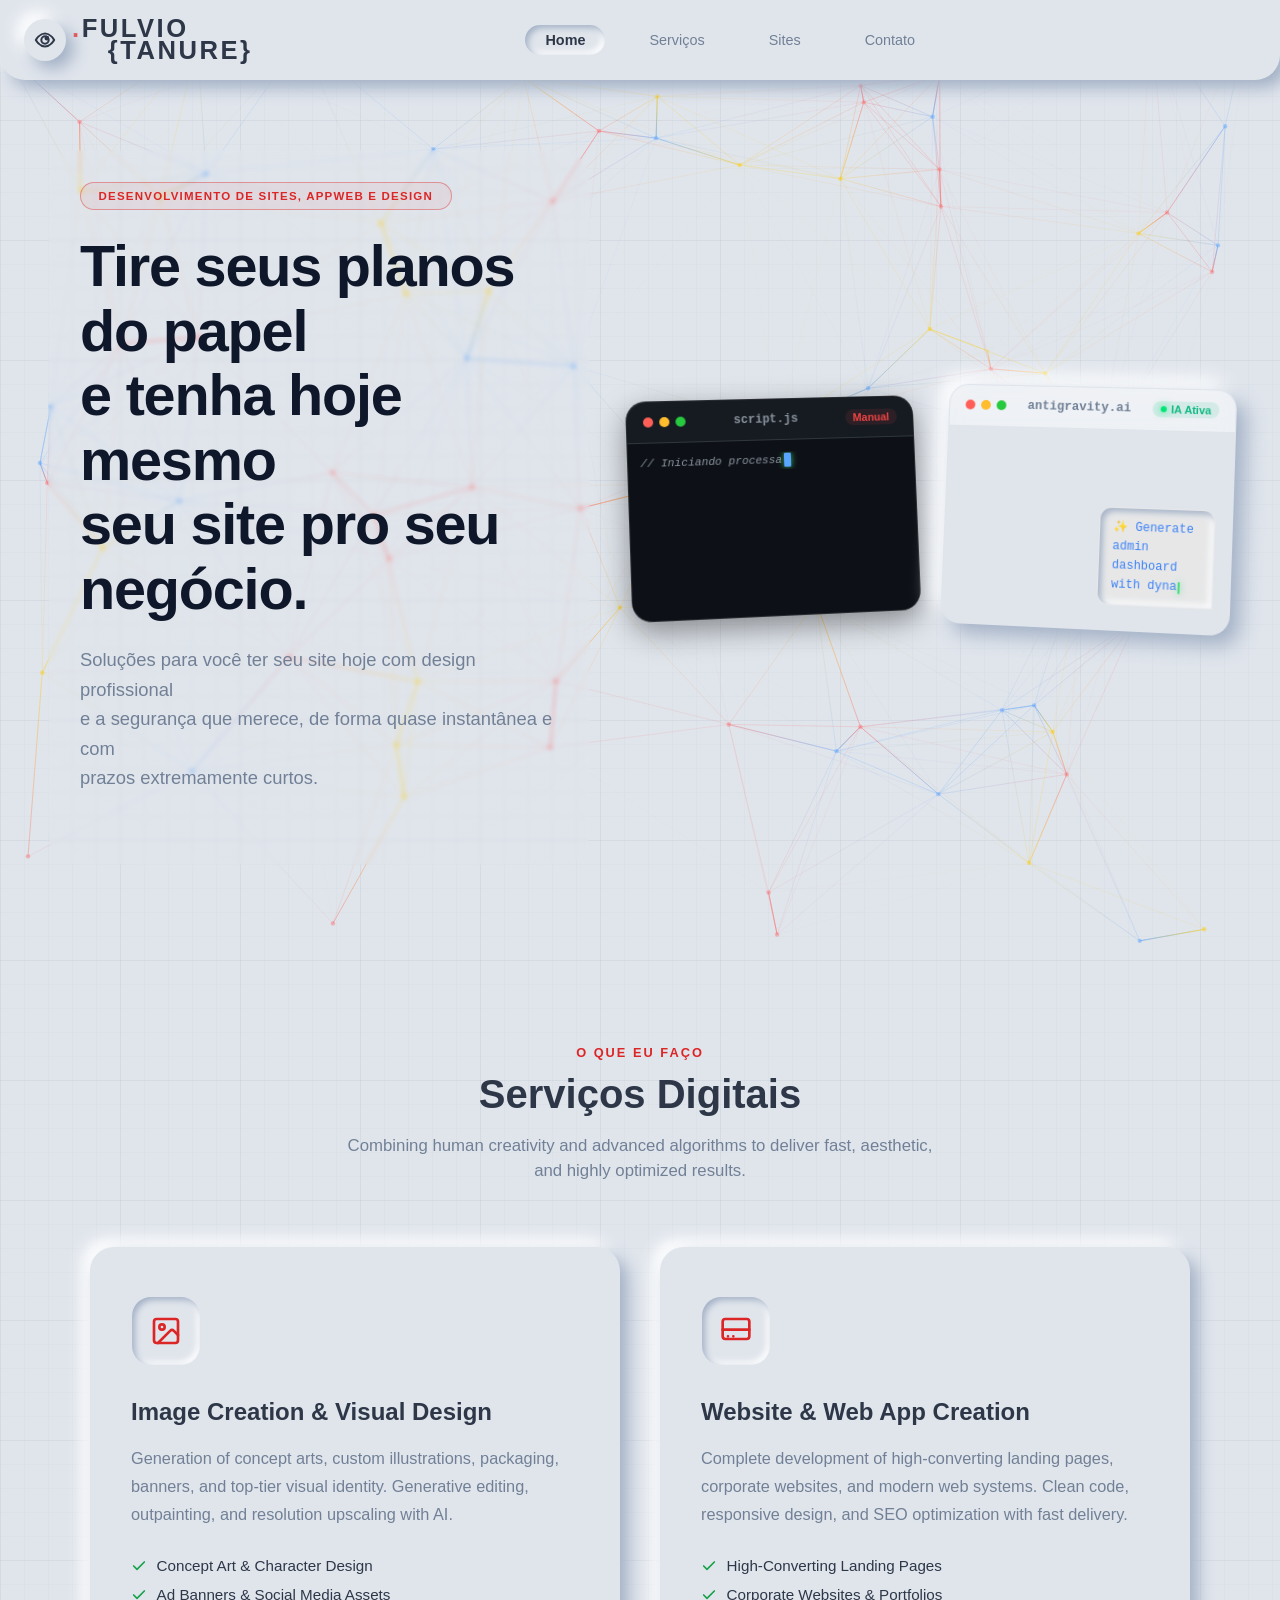
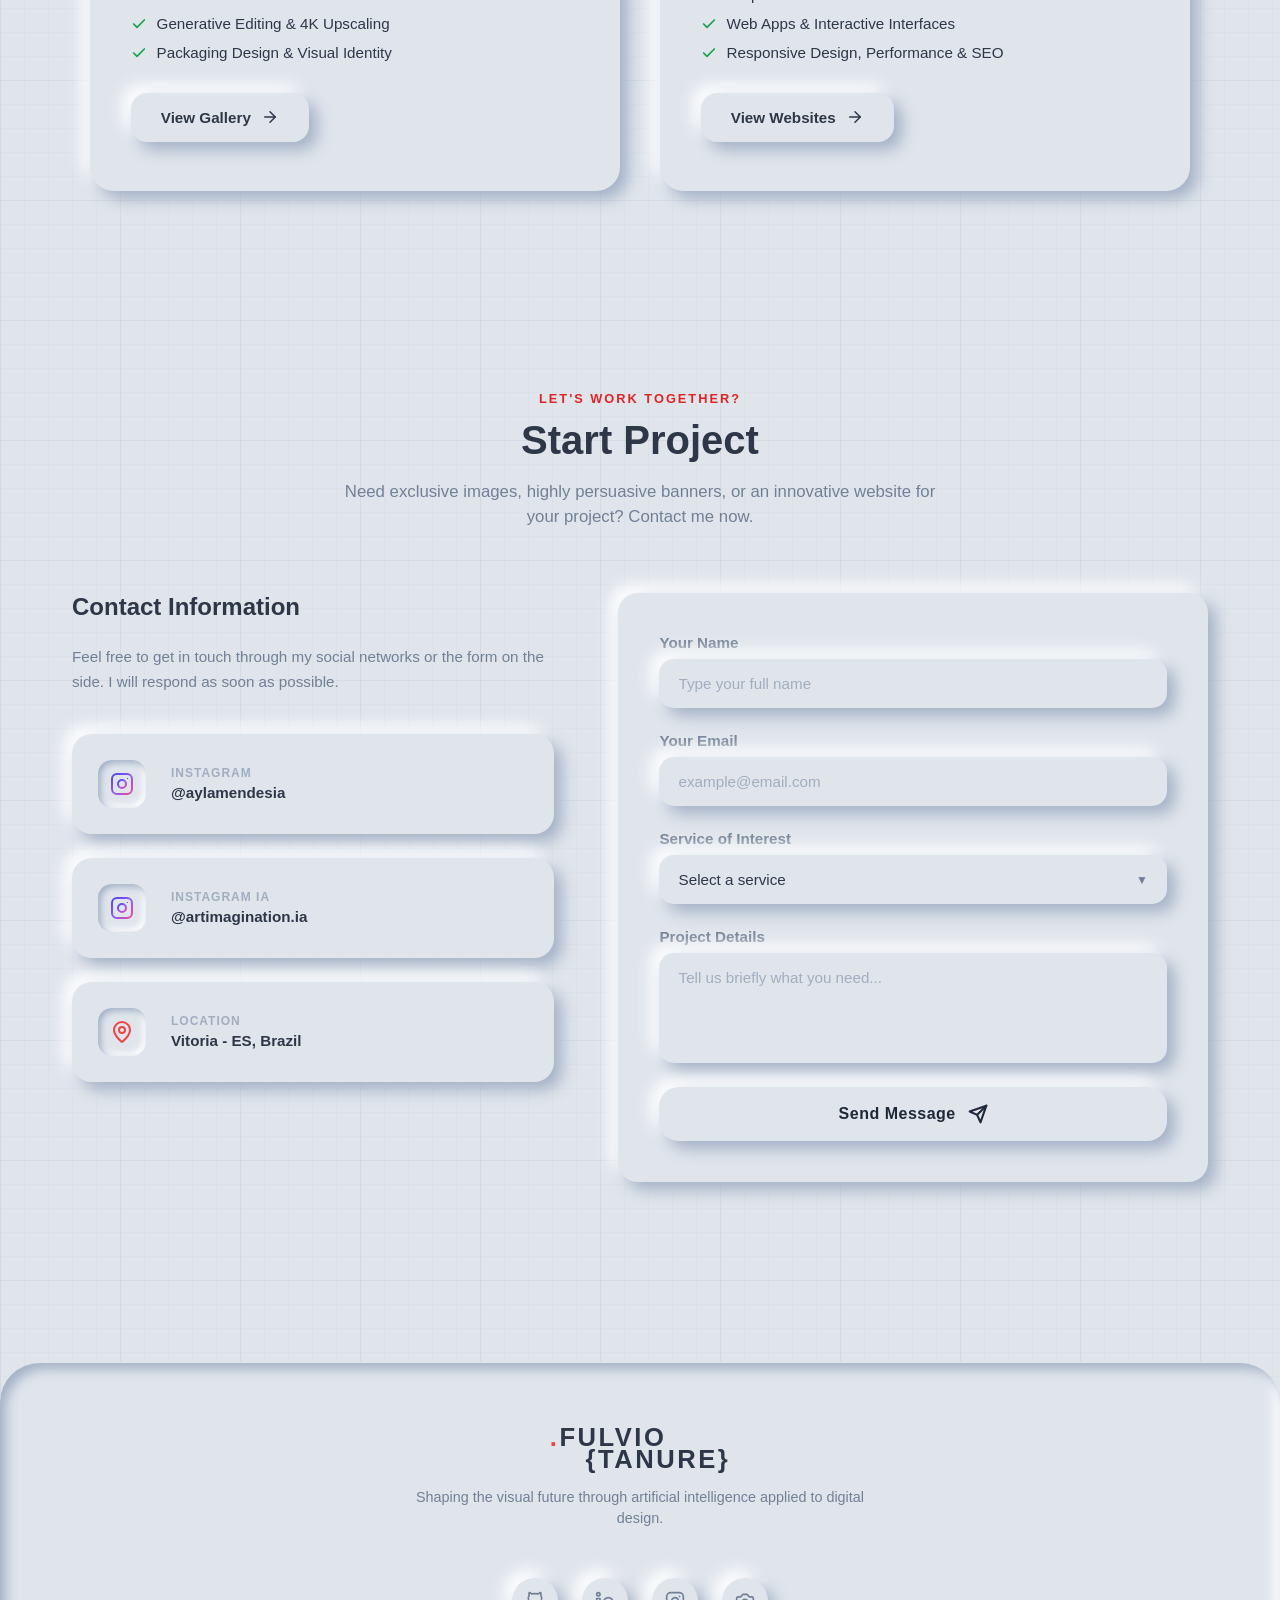
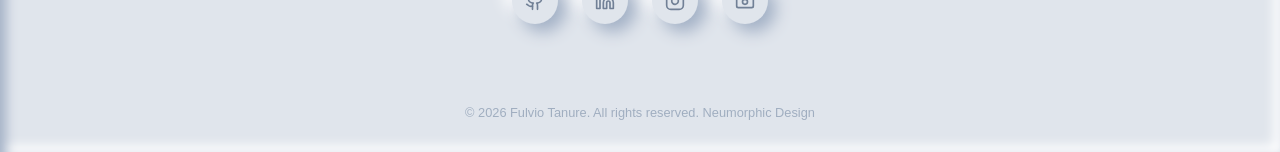
==== commit f763e789: "feat: add portfolio section with filtering, lightbox modal, and image zoom functionality" ====
--- a/SITE_PRINCIPAL/index.html
+++ b/SITE_PRINCIPAL/index.html
@@ -81,20 +81,20 @@
     </svg>
 
     <header class="header">
+        <!-- High Contrast Toggle (Far Left Corner) -->
+        <label class="toggle toggle-high-contrast" aria-label="Alternar alto contraste">
+            <input type="checkbox" id="contrast-toggle-btn">
+            <span class="button"></span>
+            <span class="label">
+                <svg aria-hidden="true" xmlns="http://www.w3.org/2000/svg" width="32" height="32" viewBox="0 0 24 24" fill="none" stroke="currentColor" stroke-width="2.2" stroke-linecap="round" stroke-linejoin="round">
+                    <path d="M2 12s4-7 10-7 10 7 10 7-4 7-10 7-10-7-10-7Z" />
+                    <circle cx="12" cy="12" r="4" />
+                    <circle cx="14" cy="10" r="1.5" fill="currentColor" />
+                </svg>
+            </span>
+        </label>
         <div class="header-container">
             <div class="header-brand">
-                <!-- High Contrast Toggle -->
-                <label class="toggle toggle-high-contrast" aria-label="Alternar alto contraste">
-                    <input type="checkbox" id="contrast-toggle-btn">
-                    <span class="button"></span>
-                    <span class="label">
-                        <svg aria-hidden="true" xmlns="http://www.w3.org/2000/svg" width="32" height="32" viewBox="0 0 24 24" fill="none" stroke="currentColor" stroke-width="2.2" stroke-linecap="round" stroke-linejoin="round">
-                            <path d="M2 12s4-7 10-7 10 7 10 7-4 7-10 7-10-7-10-7Z" />
-                            <circle cx="12" cy="12" r="4" />
-                            <circle cx="14" cy="10" r="1.5" fill="currentColor" />
-                        </svg>
-                    </span>
-                </label>
                 <a href="#home" class="logo" id="logo-nav">
                     <span class="logo-line-1"><span class="logo-dot">.</span>FULVIO</span>
                     <span class="logo-line-2">{TANURE}</span>
@@ -148,8 +148,8 @@
 
                 <!-- HERO FLOATING NEUMORPHIC COMPARISON CARDS -->
                 <div class="hero-floating-cards-wrapper">
-                    <!-- CARD 1: TRADITIONAL DEVELOPMENT -->
-                    <div class="hero-card hero-card-trad btn-neu">
+                    <!-- CARD 1: TRADITIONAL DEVELOPMENT (BLACK THEME WITH REALTIME TYPEWRITER) -->
+                    <div class="hero-card hero-card-trad btn-neu dark-code-card">
                         <div class="hero-card-header">
                             <div class="mac-dots">
                                 <span class="mac-dot red"></span>
@@ -159,12 +159,8 @@
                             <span class="hero-card-title">script.js</span>
                             <span class="hero-card-badge badge-trad">Manual</span>
                         </div>
-                        <div class="hero-card-body">
-                            <div class="code-line"><span class="code-keyword">const</span> build = () => {</div>
-                            <div class="code-line indent"><span class="code-comment">// Código manual demorado</span></div>
-                            <div class="code-line indent">writeCodeManually();</div>
-                            <div class="code-line indent">fixBugsManually();</div>
-                            <div class="code-line"><span class="code-operator">};</span></div>
+                        <div class="hero-card-body dark-code-body" id="trad-code-body">
+                            <!-- Code typed in real-time by JS -->
                         </div>
                     </div>
 
@@ -176,18 +172,22 @@
                                 <span class="mac-dot yellow"></span>
                                 <span class="mac-dot green"></span>
                             </div>
-                            <span class="hero-card-title">ai-assistant.ts</span>
+                            <span class="hero-card-title">antigravity.ai</span>
                             <span class="hero-card-badge badge-ai">
                                 <span class="pulse-dot"></span> IA Ativa
                             </span>
                         </div>
-                        <div class="hero-card-body">
-                            <div class="ai-prompt-bar">
-                                <span class="ai-icon">✨</span>
-                                <span class="ai-prompt-text">Criar site em tempo recorde...</span>
-                            </div>
-                            <div class="code-line"><span class="code-keyword">const</span> app = <span class="code-func">await</span> generateSite();</div>
-                            <div class="code-line"><span class="code-string">"✨ Site pronto & otimizado!"</span></div>
+                        <div class="hero-card-body ai-split-layout">
+                            <div class="ai-split-left">
+                                <div class="ai-fast-code dark-code-body" id="ai-fast-code"></div>
+                                <div class="ai-vibe-preview" id="ai-vibe-preview" style="display: none;"></div>
+                            </div>
+                            <div class="ai-split-right">
+                                <div class="ai-chat-bubble">
+                                    <span class="ai-icon">✨</span>
+                                    <span class="ai-prompt-text" id="ai-prompt-text"></span>
+                                </div>
+                            </div>
                         </div>
                     </div>
                 </div>
@@ -326,7 +326,7 @@
  
                             <a href="https://maps.google.com/?q=Vitória+-+ES,+Brasil" target="_blank" rel="noopener noreferrer" class="contact-info-card btn-neu">
                                 <div class="info-card-icon">
-                                    <svg xmlns="http://www.w3.org/2000/svg" width="24" height="24" viewBox="0 0 24 24" fill="none" stroke="url(#avatar-grad)" stroke-width="2" stroke-linecap="round" stroke-linejoin="round"><path d="M20 10c0 6-8 12-8 12s-8-6-8-12a8 8 0 0 1 16 0Z"/><circle cx="12" cy="10" r="3"/></svg>
+                                    <svg xmlns="http://www.w3.org/2000/svg" width="24" height="24" viewBox="0 0 24 24" fill="none" stroke="#ef4444" stroke-width="2" stroke-linecap="round" stroke-linejoin="round"><path d="M20 10c0 6-8 12-8 12s-8-6-8-12a8 8 0 0 1 16 0Z"/><circle cx="12" cy="10" r="3"/></svg>
                                 </div>
                                 <div class="info-card-content">
                                     <span class="info-label" data-i18n="contact.card_location_label">Localização</span>
@@ -355,15 +355,19 @@
                             <div class="form-row">
                                 <div class="form-group">
                                     <label for="form-service" class="input-label" data-i18n="contact.form_service_label">Serviço de Interesse</label>
-                                    <div class="select-wrapper">
-                                        <select id="form-service" class="input select-neu" required>
-                                            <option value="" disabled selected data-i18n="contact.form_service_placeholder">Selecione um serviço</option>
-                                            <option value="images" data-i18n="contact.form_service_images">Criação de Imagens e Arte Digital</option>
-                                            <option value="banners" data-i18n="contact.form_service_banners">Design de Banners & Anúncios</option>
-                                            <option value="editing" data-i18n="contact.form_service_editing">Edição e Tratamento de Imagens</option>
-                                            <option value="sites" data-i18n="contact.form_service_sites">Desenvolvimento de Websites</option>
-                                            <option value="other" data-i18n="contact.form_service_other">Outro Projeto Baseado em IA</option>
-                                        </select>
+                                    <div class="custom-select-wrapper" id="custom-service-select">
+                                        <div class="custom-select-trigger input select-neu">
+                                            <span class="custom-select-text" data-i18n="contact.form_service_placeholder">Selecione um serviço</span>
+                                            <span class="custom-select-arrow">▼</span>
+                                        </div>
+                                        <div class="custom-select-options" style="box-shadow: 0 10px 25px rgba(0,0,0,0.1); border: 1px solid var(--border-color);">
+                                            <div class="custom-option" data-value="images" data-i18n="contact.form_service_images">Criação de Imagens e Arte Digital</div>
+                                            <div class="custom-option" data-value="banners" data-i18n="contact.form_service_banners">Design de Banners & Anúncios</div>
+                                            <div class="custom-option" data-value="editing" data-i18n="contact.form_service_editing">Edição e Tratamento de Imagens</div>
+                                            <div class="custom-option" data-value="sites" data-i18n="contact.form_service_sites">Desenvolvimento de Websites</div>
+                                            <div class="custom-option" data-value="other" data-i18n="contact.form_service_other">Outro Projeto Baseado em IA</div>
+                                        </div>
+                                        <input type="hidden" id="form-service" required>
                                     </div>
                                 </div>
                             </div>
@@ -503,10 +507,74 @@
                 </a>
                 <a href="#contact" id="sites-contact-link" class="gallery-grid-item btn-neu" style="text-decoration: none;">
                     <div class="gallery-item-img-wrap animated-landing-slideshow">
-                        <img src="img/wmacro-dashboard.png" alt="Mini Landing Page 1" class="slide-img slide-1">
-                        <img src="img/foto-portfolio.png" alt="Mini Landing Page 2" class="slide-img slide-2">
-                        <img src="img/marmitas-facebook-banner.jpg" alt="Mini Landing Page 3" class="slide-img slide-3">
-                        <img src="img/creative-concept-packaging.jpg" alt="Mini Landing Page 4" class="slide-img slide-4">
+                        <!-- Slide 1: SaaS Analytics Dark -->
+                        <div class="slide-item slide-1 mini-ui dark" style="gap:4px; padding:8px; border-radius:0;">
+                            <div class="mini-nav" style="background:rgba(6,182,212,0.1); border-radius:4px; height: 20px;">
+                                <div class="mini-title" style="width:35%; background:linear-gradient(90deg,#06b6d4,#3b82f6);"></div>
+                                <div style="width:8px;height:8px;border-radius:50%;background:#22c55e;"></div>
+                            </div>
+                            <div class="mini-grid" style="grid-template-columns:1fr 1fr 1fr 1fr; gap:6px;">
+                                <div class="mini-card" style="background:#0f172a;border:1px solid rgba(6,182,212,0.2);height:30px;"></div>
+                                <div class="mini-card" style="background:#0f172a;border:1px solid rgba(6,182,212,0.2);height:30px;"></div>
+                                <div class="mini-card" style="background:#0f172a;border:1px solid rgba(6,182,212,0.2);height:30px;"></div>
+                                <div class="mini-card" style="background:#0f172a;border:1px solid rgba(6,182,212,0.2);height:30px;"></div>
+                            </div>
+                            <div class="mini-card" style="background:#0f172a; border:1px solid rgba(255,255,255,0.05); flex:1; display:flex; flex-direction:column; gap:6px; justify-content:center;">
+                                <div class="ai-preview-chart" style="width:90%; height:8px; background:linear-gradient(90deg,#06b6d4,#3b82f6);"></div>
+                                <div class="ai-preview-chart" style="width:60%; height:8px; background:linear-gradient(90deg,#8b5cf6,#ec4899);"></div>
+                                <div class="ai-preview-chart" style="width:75%; height:8px; background:linear-gradient(90deg,#10b981,#06b6d4);"></div>
+                            </div>
+                        </div>
+                        
+                        <!-- Slide 2: E-commerce Minimalista -->
+                        <div class="slide-item slide-2 mini-ui" style="background: #fff; padding: 8px; border-radius:0;">
+                            <div class="mini-nav" style="background: transparent; border-bottom: 1px solid #e2e8f0; border-radius: 0; height: 20px;">
+                                <div class="mini-title" style="width:30%; background:#1e293b;"></div>
+                                <div class="mini-nav-dots"><div class="mini-nav-dot" style="background:#1e293b;"></div></div>
+                            </div>
+                            <div class="mini-grid" style="grid-template-columns: 1fr 1fr 1fr; gap: 6px;">
+                                <div class="mini-card" style="height:60px; background:#f1f5f9; border:none;"></div>
+                                <div class="mini-card" style="height:60px; background:#f1f5f9; border:none;"></div>
+                                <div class="mini-card" style="height:60px; background:#f1f5f9; border:none;"></div>
+                            </div>
+                            <div class="mini-sub" style="margin: 8px auto; background:#64748b; width:40%;"></div>
+                        </div>
+
+                        <!-- Slide 3: Neumorphic Portfolio -->
+                        <div class="slide-item slide-3 mini-ui" style="background: #e2e8f0; padding: 8px; gap: 8px; border-radius:0;">
+                            <div class="mini-hero" style="background: transparent; padding: 0;">
+                                <div class="mini-title" style="width: 40%; background: #64748b; height:12px;"></div>
+                            </div>
+                            <div style="display:flex; justify-content:center; gap:12px; margin-top: 10px;">
+                                <div class="mini-btn" style="background:#e2e8f0; box-shadow: 3px 3px 6px #cbd5e1, -3px -3px 6px #f8fafc; border-radius: 20px; width:70px; height: 24px;"></div>
+                                <div class="mini-btn" style="background:#e2e8f0; box-shadow: inset 3px 3px 6px #cbd5e1, inset -3px -3px 6px #f8fafc; border-radius: 20px; width:70px; height: 24px;"></div>
+                            </div>
+                            <div class="mini-card" style="background: #e2e8f0; box-shadow: 4px 4px 8px #cbd5e1, -4px -4px 8px #f8fafc; border:none; height: 40px; margin-top: 10px;"></div>
+                        </div>
+
+                        <!-- Slide 4: Real Estate Glassmorphism -->
+                        <div class="slide-item slide-4 mini-ui" style="background: linear-gradient(135deg, #e0e7ff, #f3e8ff); padding: 8px; border-radius:0;">
+                            <div class="mini-hero" style="background: rgba(255,255,255,0.4); border: 1px solid rgba(255,255,255,0.8); backdrop-filter: blur(8px); height: 60px;">
+                                <div class="mini-title" style="width:50%; background:#475569; height:10px;"></div>
+                                <div class="mini-sub" style="width:70%; background:#64748b; height:6px;"></div>
+                                <div class="mini-btn" style="background:#3b82f6; width:50px; height:16px;"></div>
+                            </div>
+                            <div class="mini-grid" style="grid-template-columns: 1fr 1fr; gap:6px;">
+                                <div class="mini-card" style="height:45px; background:rgba(255,255,255,0.5); backdrop-filter: blur(4px);"><div class="mini-title" style="width:80%"></div></div>
+                                <div class="mini-card" style="height:45px; background:rgba(255,255,255,0.5); backdrop-filter: blur(4px);"><div class="mini-title" style="width:80%"></div></div>
+                            </div>
+                        </div>
+
+                        <!-- Slide 5: Finance Dark Mode -->
+                        <div class="slide-item slide-5 mini-ui dark" style="background: #020617; padding: 8px; gap:6px; border-radius:0;">
+                            <div class="mini-nav" style="border:none; height:16px;"><span class="mini-title" style="width:30%; background:#94a3b8;"></span></div>
+                            <div class="mini-card" style="background: linear-gradient(135deg, #4f46e5, #9333ea); border: none; height: 50px; display:flex; flex-direction:column; justify-content:center; padding: 8px;">
+                                <div class="mini-sub" style="background:rgba(255,255,255,0.7); width: 40%"></div>
+                                <div class="mini-title" style="background:#fff; width: 70%; margin-top:4px; height:8px;"></div>
+                            </div>
+                            <div class="mini-card" style="height: 18px; display:flex; align-items:center; background:#0f172a; border-color:#1e293b;"><div class="mini-sub" style="background:#64748b;"></div></div>
+                            <div class="mini-card" style="height: 18px; display:flex; align-items:center; background:#0f172a; border-color:#1e293b;"><div class="mini-sub" style="background:#64748b;"></div></div>
+                        </div>
                         <div class="slideshow-badge">
                             <span class="pulse-dot"></span> Custom Web
                         </div>
--- a/SITE_PRINCIPAL/css/style.css
+++ b/SITE_PRINCIPAL/css/style.css
@@ -23,30 +23,30 @@
     /* Palette & Soft Colors (DESIGN.md) */
     --color-soft-blue: #C8E0F4;
     --color-soft-pink: #F5E0E8;
-    --color-soft-grey: #E8E8E8;
+    --color-soft-grey: #e0e5ec;
 
     /* Theme Colors */
-    --bg-color: #e8e8e8;
-    --card-color: #e8e8e8;
+    --bg-color: #e0e5ec;
+    --card-color: #e0e5ec;
 
     /* Text colors (No pure #000000) */
-    --text-primary: #1E2938;
-    --text-secondary: #475569;
-    --text-muted: #64748b;
+    --text-primary: #2d3748;
+    --text-secondary: #718096;
+    --text-muted: #a0aec0;
 
     /* Accents */
-    --accent-blue: #2563eb;
-    --accent-primary: #1d4ed8;
-    --accent-cyan: #0284c7;
-    --accent-gradient: linear-gradient(135deg, #2563eb, #0284c7);
-
-    /* Neumorphic Shadows (Soft 3D effects from DESIGN.md) */
+    --accent-blue: #3b82f6;
+    --accent-primary: #2563eb;
+    --accent-cyan: #0ea5e9;
+    --accent-gradient: linear-gradient(135deg, #3b82f6, #0ea5e9);
+
+    /* Neumorphic Shadows (Hyper-realistic from Reference) */
     --shadow-flat: 0px 0px 0px rgba(0, 0, 0, 0);
-    --shadow-out: -5px -5px 15px rgba(255, 255, 255, 0.95), 5px 5px 15px rgba(180, 195, 215, 0.55);
-    --shadow-out-hover: -8px -8px 20px rgba(255, 255, 255, 1), 8px 8px 20px rgba(180, 195, 215, 0.7);
-    --shadow-in: inset 4px 4px 8px rgba(180, 195, 215, 0.55), inset -4px -4px 8px rgba(255, 255, 255, 0.95);
-    --shadow-out-sm: -3px -3px 8px rgba(255, 255, 255, 0.9), 3px 3px 8px rgba(180, 195, 215, 0.45);
-    --shadow-in-sm: inset 3px 3px 6px rgba(180, 195, 215, 0.45), inset -3px -3px 6px rgba(255, 255, 255, 0.9);
+    --shadow-out: 8px 8px 16px #a3b1c6, -8px -8px 16px #ffffff;
+    --shadow-out-hover: 10px 10px 20px #a3b1c6, -10px -10px 20px #ffffff;
+    --shadow-in: inset 6px 6px 12px #a3b1c6, inset -6px -6px 12px #ffffff;
+    --shadow-out-sm: 4px 4px 8px #a3b1c6, -4px -4px 8px #ffffff;
+    --shadow-in-sm: inset 3px 3px 6px #a3b1c6, inset -3px -3px 6px #ffffff;
 
     /* Overlay glass */
     --glass-bg: rgba(232, 232, 232, 0.85);
@@ -454,32 +454,35 @@
     width: 100%;
     height: 80px;
     z-index: 100;
-    background-color: rgba(255, 255, 255, 0.75);
-    backdrop-filter: blur(15px);
-    -webkit-backdrop-filter: blur(15px);
-    border-bottom: 1px solid rgba(0, 0, 0, 0.05);
-    transition: background-color var(--transition-normal), border var(--transition-normal);
+    background-color: var(--bg-color);
+    border-bottom-left-radius: 25px;
+    border-bottom-right-radius: 25px;
+    box-shadow: var(--shadow-out);
+    border: none;
+    transition: background-color var(--transition-normal);
 }
 
 body.dark-theme .header {
-    background-color: rgba(15, 23, 42, 0.75);
-    border-bottom: 1px solid rgba(255, 255, 255, 0.05);
+    background-color: var(--bg-color);
+    border-bottom: none;
 }
 
 .header-container {
     width: 100%;
+    max-width: 1200px;
+    margin: 0 auto;
     height: 100%;
-    padding: 0 1.5rem 0 1.5rem; /* Balanced padding — logo clears the edge */
+    padding: 0 2rem;
     display: flex;
     align-items: center;
     justify-content: space-between;
-    gap: 0;
+    gap: 1rem;
 }
 
 .header-brand {
     display: flex;
     align-items: center;
-    gap: 2rem;
+    gap: 1.5rem;
 }
 
 .eye-brand-btn {
@@ -928,28 +931,74 @@
     height: 110px;
 }
 
-.select-wrapper::after {
-    content: '▼';
+.custom-select-wrapper {
+    position: relative;
+    width: 100%;
+}
+
+.custom-select-trigger {
+    display: flex;
+    justify-content: space-between;
+    align-items: center;
+    cursor: pointer;
+    user-select: none;
+}
+
+.custom-select-arrow {
     font-size: 0.75rem;
     color: var(--text-secondary);
+    transition: transform 0.3s ease;
+}
+
+.custom-select-wrapper.open .custom-select-arrow {
+    transform: rotate(180deg);
+}
+
+.custom-select-options {
     position: absolute;
-    right: 1.2rem;
-    top: 50%;
-    transform: translateY(-50%);
-    pointer-events: none;
-}
-
-.select-neu {
-    appearance: none;
-    -webkit-appearance: none;
+    top: calc(100% + 5px);
+    left: 0;
+    width: 100%;
+    background-color: var(--bg-color);
+    border-radius: 10px;
+    padding: 5px;
+    z-index: 100;
+    opacity: 0;
+    visibility: hidden;
+    transform: translateY(-10px);
+    transition: all 0.3s ease;
+    max-height: 250px;
+    overflow-y: auto;
+}
+
+.custom-select-wrapper.open .custom-select-options {
+    opacity: 1;
+    visibility: visible;
+    transform: translateY(0);
+}
+
+.custom-option {
+    padding: 12px 15px;
     cursor: pointer;
+    border-radius: 8px;
+    transition: background 0.2s, color 0.2s;
+    font-size: 0.95rem;
+    color: var(--text-primary);
+}
+
+.custom-option:hover {
+    background-color: var(--primary-color);
+    color: white;
 }
 
 .select-neu option {
     background-color: var(--bg-color);
     color: var(--text-primary);
+    font-size: 0.95rem;
     padding: 10px;
 }
+
+
 
 /* ==========================================================================
    FOOTER (GLOBAL)
@@ -1146,10 +1195,8 @@
         left: 20px;
         right: 20px;
         height: 68px;
-        background-color: var(--glass-bg);
-        backdrop-filter: blur(20px);
-        -webkit-backdrop-filter: blur(20px);
-        border: 1px solid var(--glass-border);
+        background-color: var(--bg-color);
+        border: none;
         border-radius: 30px;
         box-shadow: var(--shadow-out);
         z-index: 999;
@@ -1770,78 +1817,61 @@
 /* ==========================================================================
    HIGH CONTRAST UIVERSE TOGGLE BUTTON
    ========================================================================== */
+.toggle {
+  display: inline-block;
+  position: relative;
+  height: 42px;
+  width: 42px;
+}
+
 .toggle-high-contrast {
-  position: relative; 
+  position: absolute; 
+  left: 1.5rem;
+  top: 50%;
+  transform: translateY(-50%);
   display: flex;
   align-items: center;
   justify-content: center;
-  transform: scale(0.45); 
-  transform-origin: center;
-  width: 45px; /* Tamanho visual desejado (100px * 0.45) */
-  height: 45px;
+  width: 42px;
+  height: 42px;
   z-index: 1001;
-  margin-right: -10px; /* Reduz espaço entre olho e logo */
-}
-
-@media (min-width: 769px) {
-  .toggle-high-contrast {
-    transform: scale(0.5);
-    width: 50px;
-    height: 50px;
-  }
-}
-
-.toggle {
-  display: inline-block;
-  position: relative;
-  height: 100px;
-  width: 100px;
 }
 
 .toggle:before {
-  box-shadow: 0;
-  border-radius: 84.5px;
-  background: #fff;
+  display: none;
+}
+
+.toggle .button {
+  width: 42px;
+  height: 42px;
+  border-radius: 50%;
   position: absolute;
-  margin-left: -36px;
-  margin-top: -36px;
-  opacity: 0.2;
-  height: 72px;
-  width: 72px;
-  left: 50%;
-  top: 50%;
-  content: "";
-}
-
-.toggle .button {
-  transition: all 300ms cubic-bezier(0.23, 1, 0.32, 1);
-  box-shadow: 0 15px 25px -4px rgba(0, 0, 0, 0.5), inset 0 -3px 4px -1px rgba(0, 0, 0, 0.2), 0 -10px 15px -1px rgba(255, 255, 255, 0.6), inset 0 3px 4px -1px rgba(255, 255, 255, 0.2), inset 0 0 5px 1px rgba(255, 255, 255, 0.8), inset 0 20px 30px 0 rgba(255, 255, 255, 0.2);
-  border-radius: 68.8px;
+  top: 0;
+  left: 0;
+  background-color: var(--card-color);
+  box-shadow: var(--shadow-out);
+  transition: all var(--transition-normal);
+  cursor: pointer;
+}
+
+.toggle .label {
   position: absolute;
-  background: #eaeaea;
-  margin-left: -34.4px;
-  margin-top: -34.4px;
-  display: block;
-  height: 68.8px;
-  width: 68.8px;
-  left: 50%;
-  top: 50%;
-}
-
-.toggle .label {
-  transition: color 300ms ease-out;
-  line-height: 101px;
-  text-align: center;
-  position: absolute;
+  top: 0;
+  left: 0;
+  width: 42px;
+  height: 42px;
   display: flex;
   align-items: center;
   justify-content: center;
-  opacity: 0.9;
-  height: 100%;
-  width: 100%;
-  color: rgba(0, 0, 0, 0.9);
+  color: var(--text-primary);
   z-index: 2;
   pointer-events: none;
+  transition: color var(--transition-fast);
+}
+
+.toggle .label svg {
+  width: 22px;
+  height: 22px;
 }
 
 .toggle input {
@@ -1849,24 +1879,24 @@
   position: absolute;
   cursor: pointer;
   z-index: 3;
-  height: 100%;
-  width: 100%;
+  height: 42px;
+  width: 42px;
   left: 0;
   top: 0;
 }
 
-.toggle input:active ~ .button {
-  filter: blur(0.5px);
-  box-shadow: 0 12px 25px -4px rgba(0, 0, 0, 0.4), inset 0 -8px 30px 1px rgba(255, 255, 255, 0.9), 0 -10px 15px -1px rgba(255, 255, 255, 0.6), inset 0 8px 25px 0 rgba(0, 0, 0, 0.4), inset 0 0 10px 1px rgba(255, 255, 255, 0.6);
+.toggle input:hover ~ .button {
+  box-shadow: var(--shadow-out-hover);
+  transform: scale(1.05);
 }
 
 .toggle input:checked ~ .button {
-  filter: blur(0.5px);
-  box-shadow: 0 10px 25px -4px rgba(0, 0, 0, 0.4), inset 0 -8px 25px -1px rgba(255, 255, 255, 0.9), 0 -10px 15px -1px rgba(255, 255, 255, 0.6), inset 0 8px 20px 0 rgba(0, 0, 0, 0.2), inset 0 0 5px 1px rgba(255, 255, 255, 0.6);
+  box-shadow: var(--shadow-in);
+  transform: scale(0.98);
 }
 
 .toggle input:checked ~ .label {
-  color: rgba(0, 0, 0, 0.8);
+  color: #dc2626;
 }
 
 @keyframes fadeIn {
--- a/SITE_PRINCIPAL/css/home.css
+++ b/SITE_PRINCIPAL/css/home.css
@@ -19,7 +19,8 @@
     height: 100%;
     z-index: 1;
     pointer-events: auto;
-    cursor: default; /* Keep mouse normal instead of crosshair */
+    cursor: default;
+    /* Keep mouse normal instead of crosshair */
     opacity: 0.95;
     transform: translateZ(0);
     will-change: transform;
@@ -65,6 +66,67 @@
     transform: perspective(1000px) rotateY(6deg) rotateX(2deg) rotate(-2deg);
 }
 
+/* Black Theme for Left Code Card (hero-card-trad) */
+.hero-card-trad.dark-code-card {
+    background-color: #0d1117;
+    border: 1px solid rgba(255, 255, 255, 0.12);
+    box-shadow: 0 10px 30px rgba(0, 0, 0, 0.4);
+    color: #c9d1d9;
+}
+
+.hero-card-trad.dark-code-card .hero-card-header {
+    background: #161b22;
+    border-bottom: 1px solid #30363d;
+}
+
+.hero-card-trad.dark-code-card .hero-card-title {
+    color: #8b949e;
+    font-family: 'Fira Code', 'Consolas', monospace;
+    font-size: 0.75rem;
+}
+
+.hero-card-trad .dark-code-body {
+    background-color: #0d1117 !important;
+    color: #e6edf3 !important;
+    font-family: 'Fira Code', 'Consolas', 'Monaco', monospace;
+    font-size: 0.7rem;
+    line-height: 1.5;
+    padding: 0.75rem;
+    height: 175px;
+    overflow-y: auto;
+    text-align: left;
+    white-space: pre;
+    scrollbar-width: thin;
+    scrollbar-color: #30363d #0d1117;
+}
+
+.hero-card-trad .dark-code-body::-webkit-scrollbar {
+    width: 4px;
+}
+.hero-card-trad .dark-code-body::-webkit-scrollbar-thumb {
+    background: #30363d;
+    border-radius: 4px;
+}
+
+/* Syntax Highlighting for Dark Code Card */
+/* Syntax Highlighting for Dark Code Card */
+.hero-card-trad .dark-code-body .code-keyword { color: #ff7b72 !important; font-weight: 600; }
+.hero-card-trad .dark-code-body .code-func { color: #d2a8ff !important; }
+.hero-card-trad .dark-code-body .code-string { color: #a5d6ff !important; }
+.hero-card-trad .dark-code-body .code-comment { color: #8b949e !important; font-style: italic; }
+.hero-card-trad .dark-code-body .code-operator { color: #79c0ff !important; }
+.hero-card-trad .dark-code-body .code-num { color: #79c0ff !important; }
+.hero-card-trad .dark-code-body .code-line { color: #e6edf3 !important; }
+.hero-card-trad .dark-code-body .code-cursor {
+    display: inline-block;
+    width: 7px;
+    height: 14px;
+    background-color: #58a6ff;
+    vertical-align: middle;
+    margin-left: 2px;
+    animation: blinkCursor 0.8s infinite;
+}
+
 .hero-card-ai {
     transform: perspective(1000px) rotateY(-6deg) rotateX(2deg) rotate(2deg);
     box-shadow: var(--shadow-out-hover);
@@ -99,9 +161,17 @@
     display: inline-block;
 }
 
-.mac-dot.red { background-color: #ff5f56; }
-.mac-dot.yellow { background-color: #ffbd2e; }
-.mac-dot.green { background-color: #27c93f; }
+.mac-dot.red {
+    background-color: #ff5f56;
+}
+
+.mac-dot.yellow {
+    background-color: #ffbd2e;
+}
+
+.mac-dot.green {
+    background-color: #27c93f;
+}
 
 .hero-card-title {
     font-family: "JetBrains Mono", monospace;
@@ -149,29 +219,108 @@
     padding-left: 1.2rem;
 }
 
-.code-keyword { color: #8b5cf6; font-weight: 600; }
-.code-comment { color: #94a3b8; font-style: italic; }
-.code-operator { color: #64748b; }
-.code-func { color: #2563eb; font-weight: 600; }
-.code-string { color: #059669; font-weight: 600; }
-
-.ai-prompt-bar {
-    display: flex;
-    align-items: center;
-    gap: 6px;
+.code-keyword {
+    color: #8b5cf6;
+    font-weight: 600;
+}
+
+.code-comment {
+    color: #94a3b8;
+    font-style: italic;
+}
+
+.code-operator {
+    color: #64748b;
+}
+
+.code-func {
+    color: #2563eb;
+    font-weight: 600;
+}
+
+.code-string {
+    color: #059669;
+    font-weight: 600;
+}
+
+.ai-split-layout {
+    display: flex;
+    flex-direction: row;
+    padding: 0;
+    height: 200px;
+}
+
+.ai-split-left {
+    flex: 1;
+    border-right: 1px solid var(--glass-border);
+    position: relative;
+    overflow: hidden;
+    height: 100%;
+    display: flex;
+    flex-direction: column;
+}
+
+.ai-split-right {
+    flex: 1;
+    padding: 1rem;
+    display: flex;
+    flex-direction: column;
+    justify-content: flex-end;
+    background: var(--bg-primary);
+}
+
+.ai-chat-bubble {
     background: var(--glass-bg);
     border: 1px solid var(--glass-border);
-    padding: 0.4rem 0.75rem;
-    border-radius: 10px;
-    margin-bottom: 0.8rem;
+    padding: 0.6rem 0.8rem;
+    border-radius: 12px 12px 0 12px;
     box-shadow: var(--shadow-in-sm);
     font-size: 0.75rem;
-}
-
-.ai-prompt-text {
     color: var(--accent-blue);
     font-weight: 500;
-}
+    margin-bottom: 0.5rem;
+    display: inline-block;
+    align-self: flex-end;
+    max-width: 90%;
+}
+
+.ai-vibe-preview {
+    position: absolute;
+    top: 0;
+    left: 0;
+    width: 100%;
+    height: 100%;
+    background: #ffffff;
+    display: flex;
+    flex-direction: column;
+    z-index: 10;
+    transition: opacity 0.3s ease;
+}
+
+.ai-fast-code {
+    width: 100%;
+    height: 100%;
+    transition: opacity 0.3s ease;
+}
+
+.hero-card-ai .dark-code-body {
+    background-color: #0d1117 !important;
+    color: #e6edf3 !important;
+    font-family: 'Fira Code', 'Consolas', 'Monaco', monospace;
+    font-size: 0.65rem;
+    line-height: 1.4;
+    padding: 0.5rem;
+    overflow-y: hidden;
+    text-align: left;
+    white-space: pre;
+}
+
+.hero-card-ai .dark-code-body .code-keyword { color: #ff7b72 !important; font-weight: 600; }
+.hero-card-ai .dark-code-body .code-func { color: #d2a8ff !important; }
+.hero-card-ai .dark-code-body .code-string { color: #a5d6ff !important; }
+.hero-card-ai .dark-code-body .code-comment { color: #8b949e !important; font-style: italic; }
+.hero-card-ai .dark-code-body .code-num { color: #79c0ff !important; }
+
 .hero-text-block {
     display: flex;
     flex-direction: column;
@@ -281,19 +430,36 @@
 }
 
 @keyframes blink-cursor-new {
-    0%, 100% { opacity: 0; }
-    50% { opacity: 1; }
+
+    0%,
+    100% {
+        opacity: 0;
+    }
+
+    50% {
+        opacity: 1;
+    }
 }
 
 /* --- Floating animations --- */
 @keyframes floating {
-    0% { transform: translateY(0px); }
-    50% { transform: translateY(-10px); }
-    100% { transform: translateY(0px); }
+    0% {
+        transform: translateY(0px);
+    }
+
+    50% {
+        transform: translateY(-10px);
+    }
+
+    100% {
+        transform: translateY(0px);
+    }
 }
 
 @keyframes rotate {
-    100% { transform: rotate(360deg); }
+    100% {
+        transform: rotate(360deg);
+    }
 }
 
 /* ==========================================================================
@@ -303,21 +469,21 @@
     .hero-container {
         text-align: center;
     }
-    
+
     .hero-text-block {
         align-items: center;
         max-width: 100%;
     }
-    
+
     .hero-glass-layer {
         mask-image: radial-gradient(ellipse 100% 100% at 50% 50%, black 40%, transparent 85%);
         -webkit-mask-image: radial-gradient(ellipse 100% 100% at 50% 50%, black 40%, transparent 85%);
     }
-    
+
     .hero-title {
         font-size: 3rem;
     }
-    
+
     .hero-buttons {
         justify-content: center;
     }
@@ -347,11 +513,11 @@
     #typewriter {
         height: 32px;
         font-size: 0.85rem;
-        background: none;
-        -webkit-background-clip: initial;
-        background-clip: initial;
-        -webkit-text-fill-color: initial;
-        color: var(--accent-purple);
+        background: none !important;
+        -webkit-background-clip: initial !important;
+        background-clip: initial !important;
+        -webkit-text-fill-color: initial !important;
+        color: var(--accent-purple) !important;
     }
 }
 
@@ -462,9 +628,17 @@
     display: inline-block;
 }
 
-.code-dot-red    { background: #ff5f57; }
-.code-dot-yellow { background: #febc2e; }
-.code-dot-green  { background: #28c840; }
+.code-dot-red {
+    background: #ff5f57;
+}
+
+.code-dot-yellow {
+    background: #febc2e;
+}
+
+.code-dot-green {
+    background: #28c840;
+}
 
 .code-header-title {
     font-family: var(--font-heading), sans-serif;
@@ -476,8 +650,14 @@
     text-align: center;
 }
 
-.code-card-dark  .code-header-title { color: rgba(74, 222, 128, 0.55); letter-spacing: 1.6px; }
-.code-card-light .code-header-title { color: rgba(15, 23, 42, 0.45); }
+.code-card-dark .code-header-title {
+    color: rgba(74, 222, 128, 0.55);
+    letter-spacing: 1.6px;
+}
+
+.code-card-light .code-header-title {
+    color: rgba(15, 23, 42, 0.45);
+}
 
 /* --- Card Body --- */
 .code-card-body {
@@ -494,7 +674,8 @@
     font-family: 'JetBrains Mono', 'Fira Code', 'Cascadia Code', 'Courier New', monospace;
     font-size: 0.65rem;
     line-height: 1.65;
-    color: #4ade80;          /* phosphor terminal green */
+    color: #4ade80;
+    /* phosphor terminal green */
     padding: 12px 14px;
     overflow-y: auto;
     overflow-x: hidden;
@@ -503,26 +684,54 @@
     white-space: pre-wrap;
     word-break: break-word;
     scrollbar-width: thin;
-    scrollbar-color: rgba(74,222,128,0.12) transparent;
+    scrollbar-color: rgba(74, 222, 128, 0.12) transparent;
     text-shadow: 0 0 8px rgba(74, 222, 128, 0.25);
 }
 
-.code-editor-area::-webkit-scrollbar { width: 4px; }
-.code-editor-area::-webkit-scrollbar-track { background: transparent; }
-.code-editor-area::-webkit-scrollbar-thumb { background: rgba(74,222,128,0.15); border-radius: 4px; }
+.code-editor-area::-webkit-scrollbar {
+    width: 4px;
+}
+
+.code-editor-area::-webkit-scrollbar-track {
+    background: transparent;
+}
+
+.code-editor-area::-webkit-scrollbar-thumb {
+    background: rgba(74, 222, 128, 0.15);
+    border-radius: 4px;
+}
 
 /* Syntax highlighting tokens — phosphor green palette */
-.code-keyword { color: #86efac; font-weight: 700; }   /* bright green */
-.code-func    { color: #6ee7b7; }                      /* teal-green   */
-.code-str     { color: #bbf7d0; }                      /* pale green   */
-.code-comment { color: #166534; font-style: italic; }  /* dark green   */
+.code-keyword {
+    color: #86efac;
+    font-weight: 700;
+}
+
+/* bright green */
+.code-func {
+    color: #6ee7b7;
+}
+
+/* teal-green   */
+.code-str {
+    color: #bbf7d0;
+}
+
+/* pale green   */
+.code-comment {
+    color: #166534;
+    font-style: italic;
+}
+
+/* dark green   */
 
 /* --- Cursor --- */
 .code-cursor {
     display: inline-block;
     width: 2px;
     height: 1em;
-    background: #4ade80;      /* phosphor green cursor on dark card */
+    background: #4ade80;
+    /* phosphor green cursor on dark card */
     margin-left: 1px;
     vertical-align: text-bottom;
     border-radius: 1px;
@@ -536,8 +745,15 @@
 }
 
 @keyframes blink-block {
-    0%, 100% { opacity: 1; }
-    50%       { opacity: 0; }
+
+    0%,
+    100% {
+        opacity: 1;
+    }
+
+    50% {
+        opacity: 0;
+    }
 }
 
 /* --- Badges at bottom of each card --- */
@@ -568,7 +784,9 @@
     border-top: 1px solid rgba(16, 185, 129, 0.22);
 }
 
-.badge-icon { font-size: 0.85rem; }
+.badge-icon {
+    font-size: 0.85rem;
+}
 
 /* =============================================
    VIBE CODING CARD — SPLIT LAYOUT
@@ -611,7 +829,8 @@
     display: flex;
     align-items: center;
     gap: 5px;
-    white-space: nowrap;   /* never break Agent label */
+    white-space: nowrap;
+    /* never break Agent label */
     overflow: hidden;
     flex-shrink: 0;
 }
@@ -627,7 +846,8 @@
     font-weight: 700;
     color: #1d4ed8;
     letter-spacing: 0.3px;
-    white-space: nowrap;   /* force single line */
+    white-space: nowrap;
+    /* force single line */
 }
 
 .prompt-text {
@@ -637,7 +857,8 @@
     color: #334155;
     font-style: italic;
     flex: 1;
-    word-break: break-word;   /* no mid-word splits */
+    word-break: break-word;
+    /* no mid-word splits */
     overflow-wrap: break-word;
     overflow: hidden;
 }
@@ -662,14 +883,21 @@
     overflow-y: auto;
     overflow-x: hidden;
     white-space: pre-wrap;
-    word-break: break-word;   /* no mid-word splits in code output */
+    word-break: break-word;
+    /* no mid-word splits in code output */
     transition: opacity 0.3s ease;
     scrollbar-width: thin;
-    scrollbar-color: rgba(0,0,0,0.08) transparent;
-}
-
-.fast-code-area::-webkit-scrollbar { width: 3px; }
-.fast-code-area::-webkit-scrollbar-thumb { background: rgba(0,0,0,0.1); border-radius: 3px; }
+    scrollbar-color: rgba(0, 0, 0, 0.08) transparent;
+}
+
+.fast-code-area::-webkit-scrollbar {
+    width: 3px;
+}
+
+.fast-code-area::-webkit-scrollbar-thumb {
+    background: rgba(0, 0, 0, 0.1);
+    border-radius: 3px;
+}
 
 /* AI Preview (mini landing page mockup) */
 .ai-preview-dash {
@@ -698,7 +926,9 @@
     overflow: hidden;
 }
 
-.mini-ui.dark { background: #0f172a; }
+.mini-ui.dark {
+    background: #0f172a;
+}
 
 .mini-nav {
     display: flex;
@@ -718,12 +948,16 @@
     width: 40%;
 }
 
-.mini-nav-dots { display: flex; gap: 4px; align-items: center; }
+.mini-nav-dots {
+    display: flex;
+    gap: 4px;
+    align-items: center;
+}
 
 .mini-nav-dot {
     width: 16px;
     height: 4px;
-    background: #94a3b8;
+    background: #b8bec5;
     border-radius: 2px;
 }
 
@@ -769,7 +1003,10 @@
     overflow: hidden;
 }
 
-.mini-ui.dark .mini-card { background: #1e293b; border-color: rgba(255,255,255,0.05); }
+.mini-ui.dark .mini-card {
+    background: #1e293b;
+    border-color: rgba(255, 255, 255, 0.05);
+}
 
 .ai-preview-chart {
     width: 100%;
@@ -777,58 +1014,4 @@
     background: linear-gradient(90deg, #2563eb 30%, #0284c7 100%);
     border-radius: 4px;
     flex-shrink: 0;
-}
-
-/* ==========================================================================
-   RESPONSIVENESS (CODE CARDS)
-   ========================================================================== */
-@media (max-width: 900px) {
-    .code-preview-grid {
-        max-width: 100%;
-        gap: 0.75rem;
-    }
-
-    .code-editor-area {
-        font-size: 0.6rem;
-        min-height: 150px;
-        max-height: 180px;
-    }
-}
-
-@media (max-width: 640px) {
-    .code-preview-grid {
-        grid-template-columns: 1fr;
-        gap: 1rem;
-    }
-
-    .vibe-split-body {
-        flex-direction: column;
-    }
-
-    .vibe-prompt-pane {
-        width: 100%;
-        border-right: none;
-        border-bottom: 1px solid rgba(37, 99, 235, 0.1);
-        padding: 8px;
-    }
-
-@media (max-width: 1024px) {
-    .hero-container {
-        grid-template-columns: 1fr;
-        gap: 2rem;
-    }
-    .hero-text-block {
-        align-items: center;
-        text-align: center;
-        margin: 0 auto;
-    }
-    .hero-floating-cards-wrapper {
-        flex-direction: column;
-        gap: 1.2rem;
-    }
-    .hero-card-trad, .hero-card-ai {
-        transform: none;
-        width: 100%;
-        max-width: 340px;
-    }
-}
+}
--- a/SITE_PRINCIPAL/css/portfolio.css
+++ b/SITE_PRINCIPAL/css/portfolio.css
@@ -500,15 +500,16 @@
     background-color: var(--card-color);
 }
 
-.animated-landing-slideshow .slide-img {
+.animated-landing-slideshow .slide-item {
     position: absolute;
     top: 0;
     left: 0;
     width: 100%;
     height: 100%;
-    object-fit: cover;
     opacity: 0;
-    animation: landingSlideCycle 12s infinite ease-in-out;
+    animation: landingSlideCycle 15s infinite ease-in-out;
+    display: flex;
+    flex-direction: column;
 }
 
 .animated-landing-slideshow .slide-1 {
@@ -525,6 +526,10 @@
 
 .animated-landing-slideshow .slide-4 {
     animation-delay: 9s;
+}
+
+.animated-landing-slideshow .slide-5 {
+    animation-delay: 12s;
 }
 
 @keyframes landingSlideCycle {
@@ -532,17 +537,17 @@
         opacity: 0;
         transform: scale(1.06);
     }
-    5% {
+    4% {
         opacity: 1;
         transform: scale(1);
     }
-    25% {
+    20% {
         opacity: 1;
         transform: scale(1.03);
     }
-    30% {
+    24% {
         opacity: 0;
-        transform: scale(0.97);
+        transform: scale(1.06);
     }
     100% {
         opacity: 0;
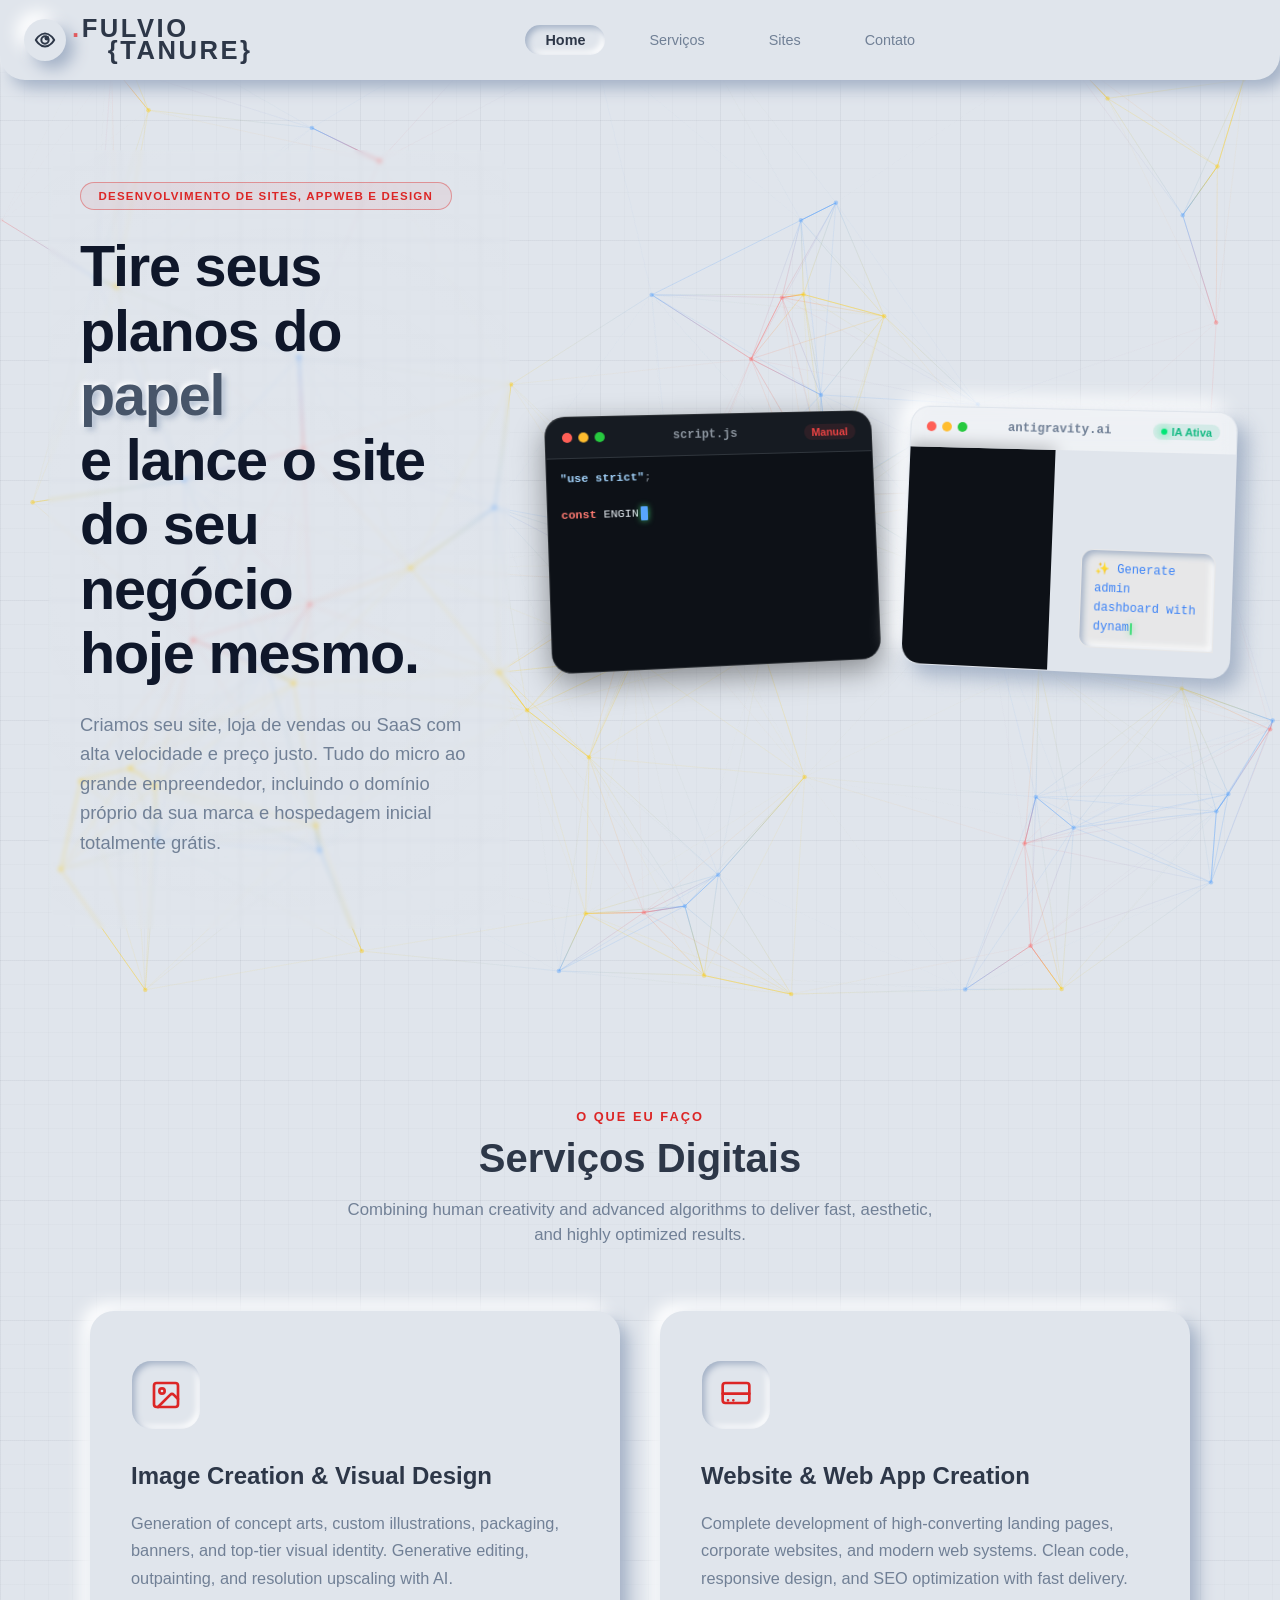
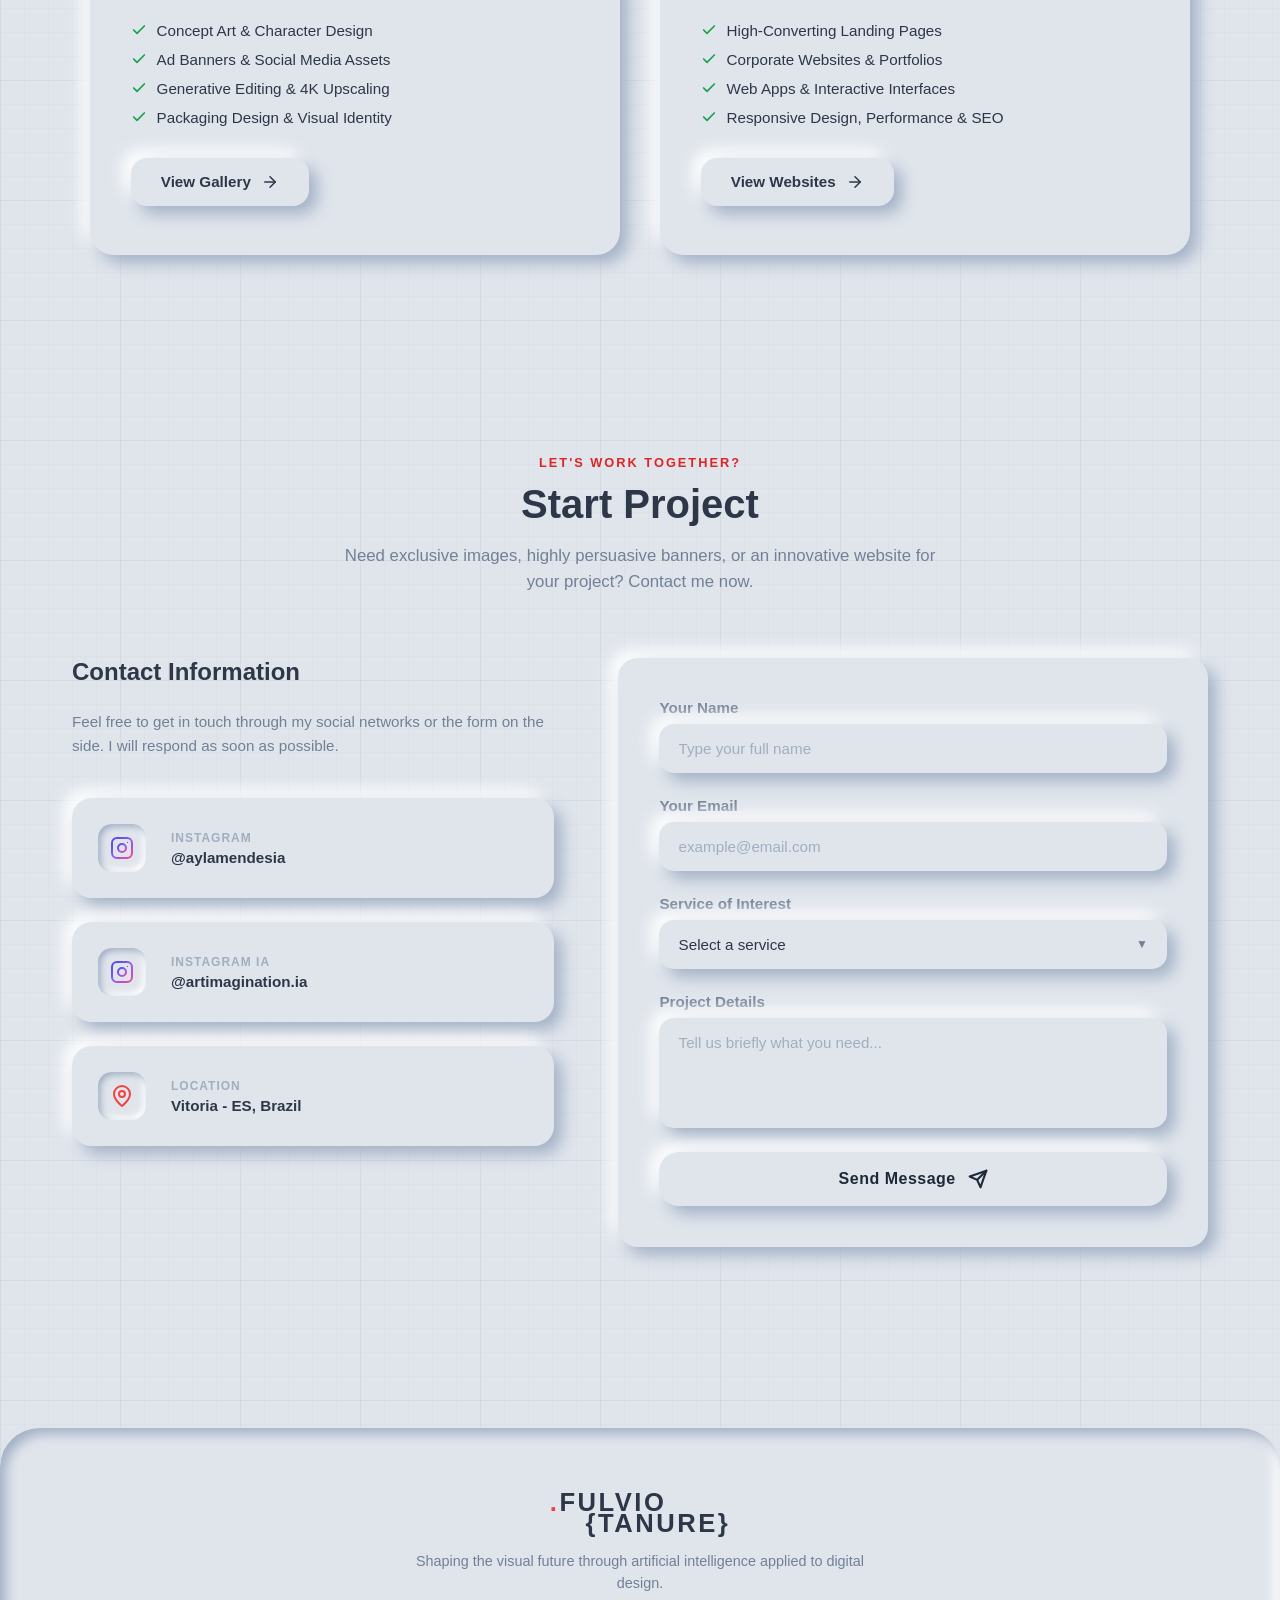
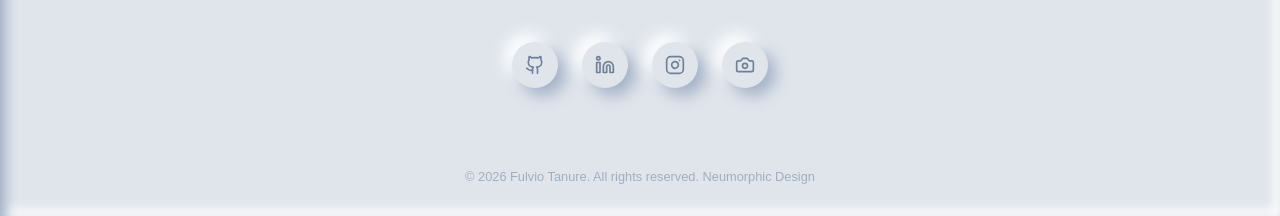
==== commit 641b4088: "feat: initialize project structure with neumorphic design system and core assets" ====
--- a/SITE_PRINCIPAL/index.html
+++ b/SITE_PRINCIPAL/index.html
@@ -1,26 +1,30 @@
 <!DOCTYPE html>
 <html lang="pt-BR">
+
 <head>
     <meta charset="UTF-8">
     <meta name="viewport" content="width=device-width, initial-scale=1.0">
     <meta name="color-scheme" content="only light dark">
     <title>Fulvio Tanure | Design Digital & IA</title>
     <link rel="icon" type="image/png" href="img/favicon.png">
-    <meta name="description" content="Portfólio de Fulvio Tanure - Especialista em criação de imagens, banners, edição digital e sites de alto desempenho baseados em Inteligência Artificial.">
+    <meta name="description"
+        content="Portfólio de Fulvio Tanure - Especialista em criação de imagens, banners, edição digital e sites de alto desempenho baseados em Inteligência Artificial.">
     <link rel="canonical" href="https://fulviotanure.com.br/">
 
     <!-- Open Graph / Facebook -->
     <meta property="og:type" content="website">
     <meta property="og:url" content="https://fulviotanure.com.br/">
     <meta property="og:title" content="Fulvio Tanure | Design Digital & IA">
-    <meta property="og:description" content="Portfólio de Fulvio Tanure - Especialista em criação de imagens, banners, edição digital e sites de alto desempenho baseados em Inteligência Artificial.">
+    <meta property="og:description"
+        content="Portfólio de Fulvio Tanure - Especialista em criação de imagens, banners, edição digital e sites de alto desempenho baseados em Inteligência Artificial.">
     <meta property="og:image" content="https://fulviotanure.com.br/img/concept-art-ratto.jpg">
 
     <!-- Twitter -->
     <meta property="twitter:card" content="summary_large_image">
     <meta property="twitter:url" content="https://fulviotanure.com.br/">
     <meta property="twitter:title" content="Fulvio Tanure | Design Digital & IA">
-    <meta property="twitter:description" content="Portfólio de Fulvio Tanure - Especialista em criação de imagens, banners, edição digital e sites de alto desempenho baseados em Inteligência Artificial.">
+    <meta property="twitter:description"
+        content="Portfólio de Fulvio Tanure - Especialista em criação de imagens, banners, edição digital e sites de alto desempenho baseados em Inteligência Artificial.">
     <meta property="twitter:image" content="https://fulviotanure.com.br/img/concept-art-ratto.jpg">
 
     <!-- Structured Data (JSON-LD) -->
@@ -53,7 +57,9 @@
     <!-- Google Fonts -->
     <link rel="preconnect" href="https://fonts.googleapis.com">
     <link rel="preconnect" href="https://fonts.gstatic.com" crossorigin>
-    <link href="https://fonts.googleapis.com/css2?family=Outfit:wght@300;400;500;600;700;800&family=Inter:wght@300;400;500;600;700&display=swap" rel="stylesheet">
+    <link
+        href="https://fonts.googleapis.com/css2?family=Outfit:wght@300;400;500;600;700;800&family=Inter:wght@300;400;500;600;700&display=swap"
+        rel="stylesheet">
     <!-- Custom CSS -->
     <link rel="stylesheet" href="css/style.css?v=1.9">
     <link rel="stylesheet" href="css/home.css?v=1.9">
@@ -61,6 +67,7 @@
     <link rel="stylesheet" href="css/portfolio.css?v=1.9">
     <link rel="stylesheet" href="css/contact.css?v=1.9">
 </head>
+
 <body class="light-theme">
     <!-- Skip Link para Navegação por Teclado -->
     <a href="#main-content" class="skip-link" data-i18n="accessibility.skip_link">Pular para o conteúdo principal</a>
@@ -86,7 +93,8 @@
             <input type="checkbox" id="contrast-toggle-btn">
             <span class="button"></span>
             <span class="label">
-                <svg aria-hidden="true" xmlns="http://www.w3.org/2000/svg" width="32" height="32" viewBox="0 0 24 24" fill="none" stroke="currentColor" stroke-width="2.2" stroke-linecap="round" stroke-linejoin="round">
+                <svg aria-hidden="true" xmlns="http://www.w3.org/2000/svg" width="32" height="32" viewBox="0 0 24 24"
+                    fill="none" stroke="currentColor" stroke-width="2.2" stroke-linecap="round" stroke-linejoin="round">
                     <path d="M2 12s4-7 10-7 10 7 10 7-4 7-10 7-10-7-10-7Z" />
                     <circle cx="12" cy="12" r="4" />
                     <circle cx="14" cy="10" r="1.5" fill="currentColor" />
@@ -100,7 +108,7 @@
                     <span class="logo-line-2">{TANURE}</span>
                 </a>
             </div>
-            
+
             <!-- Central Nav Menu Pill (per reference image) -->
             <nav class="nav-menu nav-menu-pill" id="nav-menu">
                 <a href="#home" class="nav-link active">Home</a>
@@ -116,15 +124,19 @@
                 </div>
                 <a href="#contact" class="nav-link">Contato</a>
             </nav>
- 
+
             <div class="header-actions">
 
                 <!-- Mobile Menu Button -->
-                <button class="mobile-toggle" id="mobile-toggle" aria-label="Abrir menu" aria-expanded="false" aria-controls="nav-menu">
+                <button class="mobile-toggle" id="mobile-toggle" aria-label="Abrir menu" aria-expanded="false"
+                    aria-controls="nav-menu">
                     <svg class="hamburger" viewBox="0 0 100 100" width="30" aria-hidden="true">
-                        <line class="line top" x1="20" y1="35" x2="80" y2="35" stroke="currentColor" stroke-width="6" stroke-linecap="round"></line>
-                        <line class="line middle" x1="20" y1="50" x2="80" y2="50" stroke="currentColor" stroke-width="6" stroke-linecap="round"></line>
-                        <line class="line bottom" x1="20" y1="65" x2="80" y2="65" stroke="currentColor" stroke-width="6" stroke-linecap="round"></line>
+                        <line class="line top" x1="20" y1="35" x2="80" y2="35" stroke="currentColor" stroke-width="6"
+                            stroke-linecap="round"></line>
+                        <line class="line middle" x1="20" y1="50" x2="80" y2="50" stroke="currentColor" stroke-width="6"
+                            stroke-linecap="round"></line>
+                        <line class="line bottom" x1="20" y1="65" x2="80" y2="65" stroke="currentColor" stroke-width="6"
+                            stroke-linecap="round"></line>
                     </svg>
                 </button>
             </div>
@@ -139,10 +151,14 @@
                 <div class="hero-text-block">
                     <div class="tag-badge">DESENVOLVIMENTO DE SITES, APPWEB E DESIGN</div>
                     <h1 class="hero-title">
-                        Tire seus planos do papel <br>e tenha hoje mesmo <br>seu site pro seu negócio.
+                        Tire seus planos do <span class="text-raised">papel</span><br>
+                        e lance o site do seu negócio<br>
+                        hoje mesmo.
                     </h1>
                     <p class="hero-subtitle">
-                        Soluções para você ter seu site hoje com design profissional <br>e a segurança que merece, de forma quase instantânea e com <br>prazos extremamente curtos.
+                        Criamos seu site, loja de vendas ou SaaS com alta velocidade e preço justo.
+                        Tudo do micro ao grande empreendedor, incluindo o domínio próprio da sua marca e
+                        hospedagem inicial totalmente grátis.
                     </p>
                 </div>
 
@@ -201,7 +217,8 @@
                     <span class="sub-title">O QUE EU FAÇO</span>
                     <h2 class="section-title">Serviços Digitais</h2>
                     <p class="section-desc" data-i18n="services.desc">
-                        Combinando criatividade humana e algoritmos avançados para entregar resultados rápidos, estéticos e altamente otimizados.
+                        Combinando criatividade humana e algoritmos avançados para entregar resultados rápidos,
+                        estéticos e altamente otimizados.
                     </p>
                 </div>
 
@@ -210,38 +227,64 @@
                     <div class="service-card btn-neu">
                         <div class="service-card-header">
                             <div class="service-icon-wrapper">
-                                <svg xmlns="http://www.w3.org/2000/svg" width="32" height="32" viewBox="0 0 24 24" fill="none" stroke="#dc2626" stroke-width="2" stroke-linecap="round" stroke-linejoin="round" class="service-icon">
-                                    <rect width="18" height="18" x="3" y="3" rx="2" ry="2"/>
-                                    <circle cx="9" cy="9" r="2"/>
-                                    <path d="m21 15-3.086-3.086a2 2 0 0 0-2.828 0L6 21"/>
+                                <svg xmlns="http://www.w3.org/2000/svg" width="32" height="32" viewBox="0 0 24 24"
+                                    fill="none" stroke="#dc2626" stroke-width="2" stroke-linecap="round"
+                                    stroke-linejoin="round" class="service-icon">
+                                    <rect width="18" height="18" x="3" y="3" rx="2" ry="2" />
+                                    <circle cx="9" cy="9" r="2" />
+                                    <path d="m21 15-3.086-3.086a2 2 0 0 0-2.828 0L6 21" />
                                 </svg>
                             </div>
-                            <h3 class="service-card-title" data-i18n="services.s1_title">Criação de Imagens & Design Visual</h3>
+                            <h3 class="service-card-title" data-i18n="services.s1_title">Criação de Imagens & Design
+                                Visual</h3>
                             <p class="service-card-text" data-i18n="services.s1_text">
-                                Geração de artes conceituais, ilustrações personalizadas, embalagens, banners e identidade visual de alto nível. Edição generativa, expansão de bordas e aumento de resolução com IA.
+                                Geração de artes conceituais, ilustrações personalizadas, embalagens, banners e
+                                identidade visual de alto nível. Edição generativa, expansão de bordas e aumento de
+                                resolução com IA.
                             </p>
                             <ul class="service-features-list">
                                 <li class="service-feature-item">
-                                    <svg class="service-feature-icon" xmlns="http://www.w3.org/2000/svg" width="16" height="16" viewBox="0 0 24 24" fill="none" stroke="#16a34a" stroke-width="2.5" stroke-linecap="round" stroke-linejoin="round"><polyline points="20 6 9 17 4 12"></polyline></svg>
+                                    <svg class="service-feature-icon" xmlns="http://www.w3.org/2000/svg" width="16"
+                                        height="16" viewBox="0 0 24 24" fill="none" stroke="#16a34a" stroke-width="2.5"
+                                        stroke-linecap="round" stroke-linejoin="round">
+                                        <polyline points="20 6 9 17 4 12"></polyline>
+                                    </svg>
                                     <span data-i18n="services.s1_f1">Concept Art & Character Design</span>
                                 </li>
                                 <li class="service-feature-item">
-                                    <svg class="service-feature-icon" xmlns="http://www.w3.org/2000/svg" width="16" height="16" viewBox="0 0 24 24" fill="none" stroke="#16a34a" stroke-width="2.5" stroke-linecap="round" stroke-linejoin="round"><polyline points="20 6 9 17 4 12"></polyline></svg>
+                                    <svg class="service-feature-icon" xmlns="http://www.w3.org/2000/svg" width="16"
+                                        height="16" viewBox="0 0 24 24" fill="none" stroke="#16a34a" stroke-width="2.5"
+                                        stroke-linecap="round" stroke-linejoin="round">
+                                        <polyline points="20 6 9 17 4 12"></polyline>
+                                    </svg>
                                     <span data-i18n="services.s1_f2">Banners Publicitários & Social Media</span>
                                 </li>
                                 <li class="service-feature-item">
-                                    <svg class="service-feature-icon" xmlns="http://www.w3.org/2000/svg" width="16" height="16" viewBox="0 0 24 24" fill="none" stroke="#16a34a" stroke-width="2.5" stroke-linecap="round" stroke-linejoin="round"><polyline points="20 6 9 17 4 12"></polyline></svg>
+                                    <svg class="service-feature-icon" xmlns="http://www.w3.org/2000/svg" width="16"
+                                        height="16" viewBox="0 0 24 24" fill="none" stroke="#16a34a" stroke-width="2.5"
+                                        stroke-linecap="round" stroke-linejoin="round">
+                                        <polyline points="20 6 9 17 4 12"></polyline>
+                                    </svg>
                                     <span data-i18n="services.s1_f3">Edição Generativa & Upscaling 4K</span>
                                 </li>
                                 <li class="service-feature-item">
-                                    <svg class="service-feature-icon" xmlns="http://www.w3.org/2000/svg" width="16" height="16" viewBox="0 0 24 24" fill="none" stroke="#16a34a" stroke-width="2.5" stroke-linecap="round" stroke-linejoin="round"><polyline points="20 6 9 17 4 12"></polyline></svg>
+                                    <svg class="service-feature-icon" xmlns="http://www.w3.org/2000/svg" width="16"
+                                        height="16" viewBox="0 0 24 24" fill="none" stroke="#16a34a" stroke-width="2.5"
+                                        stroke-linecap="round" stroke-linejoin="round">
+                                        <polyline points="20 6 9 17 4 12"></polyline>
+                                    </svg>
                                     <span data-i18n="services.s1_f4">Design de Embalagens & Identidade Visual</span>
                                 </li>
                             </ul>
                         </div>
                         <button id="btn-open-gallery" class="service-card-btn btn-neu" type="button">
                             <span data-i18n="services.btn_gallery">Ver Galeria</span>
-                            <svg class="btn-icon" xmlns="http://www.w3.org/2000/svg" width="18" height="18" viewBox="0 0 24 24" fill="none" stroke="currentColor" stroke-width="2" stroke-linecap="round" stroke-linejoin="round"><line x1="5" y1="12" x2="19" y2="12"></line><polyline points="12 5 19 12 12 19"></polyline></svg>
+                            <svg class="btn-icon" xmlns="http://www.w3.org/2000/svg" width="18" height="18"
+                                viewBox="0 0 24 24" fill="none" stroke="currentColor" stroke-width="2"
+                                stroke-linecap="round" stroke-linejoin="round">
+                                <line x1="5" y1="12" x2="19" y2="12"></line>
+                                <polyline points="12 5 19 12 12 19"></polyline>
+                            </svg>
                         </button>
                     </div>
 
@@ -249,44 +292,70 @@
                     <div class="service-card btn-neu">
                         <div class="service-card-header">
                             <div class="service-icon-wrapper">
-                                <svg xmlns="http://www.w3.org/2000/svg" width="32" height="32" viewBox="0 0 24 24" fill="none" stroke="#dc2626" stroke-width="2" stroke-linecap="round" stroke-linejoin="round" class="service-icon">
-                                    <rect width="20" height="15" x="2" y="3" rx="2"/>
-                                    <line x1="2" x2="22" y1="11" y2="11"/>
-                                    <path d="M6 16h.01M10 16h.01"/>
+                                <svg xmlns="http://www.w3.org/2000/svg" width="32" height="32" viewBox="0 0 24 24"
+                                    fill="none" stroke="#dc2626" stroke-width="2" stroke-linecap="round"
+                                    stroke-linejoin="round" class="service-icon">
+                                    <rect width="20" height="15" x="2" y="3" rx="2" />
+                                    <line x1="2" x2="22" y1="11" y2="11" />
+                                    <path d="M6 16h.01M10 16h.01" />
                                 </svg>
                             </div>
-                            <h3 class="service-card-title" data-i18n="services.s2_title">Criação de Sites & Web Apps</h3>
+                            <h3 class="service-card-title" data-i18n="services.s2_title">Criação de Sites & Web Apps
+                            </h3>
                             <p class="service-card-text" data-i18n="services.s2_text">
-                                Desenvolvimento completo de landing pages de alta conversão, sites institucionais e sistemas web modernos. Código limpo, design responsivo e otimização para SEO com entrega rápida.
+                                Desenvolvimento completo de landing pages de alta conversão, sites institucionais e
+                                sistemas web modernos. Código limpo, design responsivo e otimização para SEO com entrega
+                                rápida.
                             </p>
                             <ul class="service-features-list">
                                 <li class="service-feature-item">
-                                    <svg class="service-feature-icon" xmlns="http://www.w3.org/2000/svg" width="16" height="16" viewBox="0 0 24 24" fill="none" stroke="#16a34a" stroke-width="2.5" stroke-linecap="round" stroke-linejoin="round"><polyline points="20 6 9 17 4 12"></polyline></svg>
+                                    <svg class="service-feature-icon" xmlns="http://www.w3.org/2000/svg" width="16"
+                                        height="16" viewBox="0 0 24 24" fill="none" stroke="#16a34a" stroke-width="2.5"
+                                        stroke-linecap="round" stroke-linejoin="round">
+                                        <polyline points="20 6 9 17 4 12"></polyline>
+                                    </svg>
                                     <span data-i18n="services.s2_f1">Landing Pages de Alta Conversão</span>
                                 </li>
                                 <li class="service-feature-item">
-                                    <svg class="service-feature-icon" xmlns="http://www.w3.org/2000/svg" width="16" height="16" viewBox="0 0 24 24" fill="none" stroke="#16a34a" stroke-width="2.5" stroke-linecap="round" stroke-linejoin="round"><polyline points="20 6 9 17 4 12"></polyline></svg>
+                                    <svg class="service-feature-icon" xmlns="http://www.w3.org/2000/svg" width="16"
+                                        height="16" viewBox="0 0 24 24" fill="none" stroke="#16a34a" stroke-width="2.5"
+                                        stroke-linecap="round" stroke-linejoin="round">
+                                        <polyline points="20 6 9 17 4 12"></polyline>
+                                    </svg>
                                     <span data-i18n="services.s2_f2">Sites Institucionais & Portfólios</span>
                                 </li>
                                 <li class="service-feature-item">
-                                    <svg class="service-feature-icon" xmlns="http://www.w3.org/2000/svg" width="16" height="16" viewBox="0 0 24 24" fill="none" stroke="#16a34a" stroke-width="2.5" stroke-linecap="round" stroke-linejoin="round"><polyline points="20 6 9 17 4 12"></polyline></svg>
+                                    <svg class="service-feature-icon" xmlns="http://www.w3.org/2000/svg" width="16"
+                                        height="16" viewBox="0 0 24 24" fill="none" stroke="#16a34a" stroke-width="2.5"
+                                        stroke-linecap="round" stroke-linejoin="round">
+                                        <polyline points="20 6 9 17 4 12"></polyline>
+                                    </svg>
                                     <span data-i18n="services.s2_f3">Web Apps & Interfaces Interativas</span>
                                 </li>
                                 <li class="service-feature-item">
-                                    <svg class="service-feature-icon" xmlns="http://www.w3.org/2000/svg" width="16" height="16" viewBox="0 0 24 24" fill="none" stroke="#16a34a" stroke-width="2.5" stroke-linecap="round" stroke-linejoin="round"><polyline points="20 6 9 17 4 12"></polyline></svg>
+                                    <svg class="service-feature-icon" xmlns="http://www.w3.org/2000/svg" width="16"
+                                        height="16" viewBox="0 0 24 24" fill="none" stroke="#16a34a" stroke-width="2.5"
+                                        stroke-linecap="round" stroke-linejoin="round">
+                                        <polyline points="20 6 9 17 4 12"></polyline>
+                                    </svg>
                                     <span data-i18n="services.s2_f4">Design Responsivo, Performance & SEO</span>
                                 </li>
                             </ul>
                         </div>
                         <button id="btn-open-sites" class="service-card-btn btn-neu" type="button">
                             <span data-i18n="services.btn_sites">Ver Sites</span>
-                            <svg class="btn-icon" xmlns="http://www.w3.org/2000/svg" width="18" height="18" viewBox="0 0 24 24" fill="none" stroke="currentColor" stroke-width="2" stroke-linecap="round" stroke-linejoin="round"><line x1="5" y1="12" x2="19" y2="12"></line><polyline points="12 5 19 12 12 19"></polyline></svg>
+                            <svg class="btn-icon" xmlns="http://www.w3.org/2000/svg" width="18" height="18"
+                                viewBox="0 0 24 24" fill="none" stroke="currentColor" stroke-width="2"
+                                stroke-linecap="round" stroke-linejoin="round">
+                                <line x1="5" y1="12" x2="19" y2="12"></line>
+                                <polyline points="12 5 19 12 12 19"></polyline>
+                            </svg>
                         </button>
                     </div>
                 </div>
             </div>
         </section>
-        
+
         <!-- CONTACT SECTION -->
         <section id="contact" class="contact-section">
             <div class="container-width">
@@ -294,94 +363,142 @@
                     <span class="sub-title" data-i18n="contact.sub">VAMOS TRABALHAR JUNTOS?</span>
                     <h2 class="section-title" data-i18n="contact.title">Iniciar Projeto</h2>
                     <p class="section-desc" data-i18n="contact.desc">
-                        Precisa de imagens exclusivas, banners altamente persuasivos ou de um site inovador para o seu projeto? Entre em contato agora.
+                        Precisa de imagens exclusivas, banners altamente persuasivos ou de um site inovador para o seu
+                        projeto? Entre em contato agora.
                     </p>
                 </div>
- 
+
                 <div class="contact-grid">
                     <div class="contact-info-block">
                         <h3 class="info-title" data-i18n="contact.info_title">Informações de Contato</h3>
-                        <p class="info-desc" data-i18n="contact.info_desc">Sinta-se livre para entrar em contato através das minhas redes ou do formulário ao lado. Responderemos o mais breve possível.</p>
-                        
+                        <p class="info-desc" data-i18n="contact.info_desc">Sinta-se livre para entrar em contato através
+                            das minhas redes ou do formulário ao lado. Responderemos o mais breve possível.</p>
+
                         <div class="contact-cards-stack">
-                            <a href="https://www.instagram.com/aylamendesia?utm_source=qr&igsh=dGhhbnByc2MzbnNy" target="_blank" rel="noopener noreferrer" class="contact-info-card btn-neu">
+                            <a href="https://www.instagram.com/aylamendesia?utm_source=qr&igsh=dGhhbnByc2MzbnNy"
+                                target="_blank" rel="noopener noreferrer" class="contact-info-card btn-neu">
                                 <div class="info-card-icon">
-                                    <svg xmlns="http://www.w3.org/2000/svg" width="24" height="24" viewBox="0 0 24 24" fill="none" stroke="url(#avatar-grad)" stroke-width="2" stroke-linecap="round" stroke-linejoin="round"><rect x="2" y="2" width="20" height="20" rx="5" ry="5"/><circle cx="12" cy="12" r="4"/><circle cx="17.5" cy="6.5" r="0.5" fill="currentColor" stroke="none"/></svg>
+                                    <svg xmlns="http://www.w3.org/2000/svg" width="24" height="24" viewBox="0 0 24 24"
+                                        fill="none" stroke="url(#avatar-grad)" stroke-width="2" stroke-linecap="round"
+                                        stroke-linejoin="round">
+                                        <rect x="2" y="2" width="20" height="20" rx="5" ry="5" />
+                                        <circle cx="12" cy="12" r="4" />
+                                        <circle cx="17.5" cy="6.5" r="0.5" fill="currentColor" stroke="none" />
+                                    </svg>
                                 </div>
                                 <div class="info-card-content">
                                     <span class="info-label">Instagram</span>
                                     <span class="info-value">@aylamendesia</span>
                                 </div>
                             </a>
- 
-                            <a href="https://www.instagram.com/artimagination.ia?utm_source=qr&igsh=MTVlbXhjYnJoaWRzOA==" target="_blank" rel="noopener noreferrer" class="contact-info-card btn-neu">
+
+                            <a href="https://www.instagram.com/artimagination.ia?utm_source=qr&igsh=MTVlbXhjYnJoaWRzOA=="
+                                target="_blank" rel="noopener noreferrer" class="contact-info-card btn-neu">
                                 <div class="info-card-icon">
-                                    <svg xmlns="http://www.w3.org/2000/svg" width="24" height="24" viewBox="0 0 24 24" fill="none" stroke="url(#avatar-grad)" stroke-width="2" stroke-linecap="round" stroke-linejoin="round"><rect x="2" y="2" width="20" height="20" rx="5" ry="5"/><circle cx="12" cy="12" r="4"/><circle cx="17.5" cy="6.5" r="0.5" fill="currentColor" stroke="none"/></svg>
+                                    <svg xmlns="http://www.w3.org/2000/svg" width="24" height="24" viewBox="0 0 24 24"
+                                        fill="none" stroke="url(#avatar-grad)" stroke-width="2" stroke-linecap="round"
+                                        stroke-linejoin="round">
+                                        <rect x="2" y="2" width="20" height="20" rx="5" ry="5" />
+                                        <circle cx="12" cy="12" r="4" />
+                                        <circle cx="17.5" cy="6.5" r="0.5" fill="currentColor" stroke="none" />
+                                    </svg>
                                 </div>
                                 <div class="info-card-content">
                                     <span class="info-label">Instagram IA</span>
                                     <span class="info-value">@artimagination.ia</span>
                                 </div>
                             </a>
- 
-                            <a href="https://maps.google.com/?q=Vitória+-+ES,+Brasil" target="_blank" rel="noopener noreferrer" class="contact-info-card btn-neu">
+
+                            <a href="https://maps.google.com/?q=Vitória+-+ES,+Brasil" target="_blank"
+                                rel="noopener noreferrer" class="contact-info-card btn-neu">
                                 <div class="info-card-icon">
-                                    <svg xmlns="http://www.w3.org/2000/svg" width="24" height="24" viewBox="0 0 24 24" fill="none" stroke="#ef4444" stroke-width="2" stroke-linecap="round" stroke-linejoin="round"><path d="M20 10c0 6-8 12-8 12s-8-6-8-12a8 8 0 0 1 16 0Z"/><circle cx="12" cy="10" r="3"/></svg>
+                                    <svg xmlns="http://www.w3.org/2000/svg" width="24" height="24" viewBox="0 0 24 24"
+                                        fill="none" stroke="#ef4444" stroke-width="2" stroke-linecap="round"
+                                        stroke-linejoin="round">
+                                        <path d="M20 10c0 6-8 12-8 12s-8-6-8-12a8 8 0 0 1 16 0Z" />
+                                        <circle cx="12" cy="10" r="3" />
+                                    </svg>
                                 </div>
                                 <div class="info-card-content">
                                     <span class="info-label" data-i18n="contact.card_location_label">Localização</span>
-                                    <span class="info-value" data-i18n="contact.card_location_value">Vitória - ES, Brasil</span>
+                                    <span class="info-value" data-i18n="contact.card_location_value">Vitória - ES,
+                                        Brasil</span>
                                 </div>
                             </a>
                         </div>
                     </div>
- 
+
                     <div class="contact-form-block">
                         <form id="contact-form" class="contact-form btn-neu">
                             <div class="form-row">
                                 <div class="form-group">
-                                    <label for="form-name" class="input-label" data-i18n="contact.form_name_label">Seu Nome</label>
-                                    <input type="text" id="form-name" class="input" required data-i18n-placeholder="contact.form_name_placeholder" placeholder="Digite seu nome completo">
-                                </div>
-                            </div>
- 
+                                    <label for="form-name" class="input-label" data-i18n="contact.form_name_label">Seu
+                                        Nome</label>
+                                    <input type="text" id="form-name" class="input" required
+                                        data-i18n-placeholder="contact.form_name_placeholder"
+                                        placeholder="Digite seu nome completo">
+                                </div>
+                            </div>
+
                             <div class="form-row">
                                 <div class="form-group">
-                                    <label for="form-email" class="input-label" data-i18n="contact.form_email_label">Seu E-mail</label>
-                                    <input type="email" id="form-email" class="input" required data-i18n-placeholder="contact.form_email_placeholder" placeholder="exemplo@email.com">
-                                </div>
-                            </div>
- 
+                                    <label for="form-email" class="input-label" data-i18n="contact.form_email_label">Seu
+                                        E-mail</label>
+                                    <input type="email" id="form-email" class="input" required
+                                        data-i18n-placeholder="contact.form_email_placeholder"
+                                        placeholder="exemplo@email.com">
+                                </div>
+                            </div>
+
                             <div class="form-row">
                                 <div class="form-group">
-                                    <label for="form-service" class="input-label" data-i18n="contact.form_service_label">Serviço de Interesse</label>
+                                    <label for="form-service" class="input-label"
+                                        data-i18n="contact.form_service_label">Serviço de Interesse</label>
                                     <div class="custom-select-wrapper" id="custom-service-select">
                                         <div class="custom-select-trigger input select-neu">
-                                            <span class="custom-select-text" data-i18n="contact.form_service_placeholder">Selecione um serviço</span>
+                                            <span class="custom-select-text"
+                                                data-i18n="contact.form_service_placeholder">Selecione um serviço</span>
                                             <span class="custom-select-arrow">▼</span>
                                         </div>
-                                        <div class="custom-select-options" style="box-shadow: 0 10px 25px rgba(0,0,0,0.1); border: 1px solid var(--border-color);">
-                                            <div class="custom-option" data-value="images" data-i18n="contact.form_service_images">Criação de Imagens e Arte Digital</div>
-                                            <div class="custom-option" data-value="banners" data-i18n="contact.form_service_banners">Design de Banners & Anúncios</div>
-                                            <div class="custom-option" data-value="editing" data-i18n="contact.form_service_editing">Edição e Tratamento de Imagens</div>
-                                            <div class="custom-option" data-value="sites" data-i18n="contact.form_service_sites">Desenvolvimento de Websites</div>
-                                            <div class="custom-option" data-value="other" data-i18n="contact.form_service_other">Outro Projeto Baseado em IA</div>
+                                        <div class="custom-select-options"
+                                            style="box-shadow: 0 10px 25px rgba(0,0,0,0.1); border: 1px solid var(--border-color);">
+                                            <div class="custom-option" data-value="images"
+                                                data-i18n="contact.form_service_images">Criação de Imagens e Arte
+                                                Digital</div>
+                                            <div class="custom-option" data-value="banners"
+                                                data-i18n="contact.form_service_banners">Design de Banners & Anúncios
+                                            </div>
+                                            <div class="custom-option" data-value="editing"
+                                                data-i18n="contact.form_service_editing">Edição e Tratamento de Imagens
+                                            </div>
+                                            <div class="custom-option" data-value="sites"
+                                                data-i18n="contact.form_service_sites">Desenvolvimento de Websites</div>
+                                            <div class="custom-option" data-value="other"
+                                                data-i18n="contact.form_service_other">Outro Projeto Baseado em IA</div>
                                         </div>
                                         <input type="hidden" id="form-service" required>
                                     </div>
                                 </div>
                             </div>
- 
+
                             <div class="form-row">
                                 <div class="form-group">
-                                    <label for="form-message" class="input-label" data-i18n="contact.form_message_label">Detalhes do seu Projeto</label>
-                                    <textarea id="form-message" class="input" required data-i18n-placeholder="contact.form_message_placeholder" placeholder="Conte-nos brevemente o que você precisa..."></textarea>
-                                </div>
-                            </div>
- 
+                                    <label for="form-message" class="input-label"
+                                        data-i18n="contact.form_message_label">Detalhes do seu Projeto</label>
+                                    <textarea id="form-message" class="input" required
+                                        data-i18n-placeholder="contact.form_message_placeholder"
+                                        placeholder="Conte-nos brevemente o que você precisa..."></textarea>
+                                </div>
+                            </div>
+
                             <button type="submit" class="btn btn-creations btn-neu btn-block">
                                 <span class="btn-text" data-i18n="contact.form_send">Enviar Mensagem</span>
-                                <svg class="btn-icon btn-icon-send" xmlns="http://www.w3.org/2000/svg" width="20" height="20" viewBox="0 0 24 24" fill="none" stroke="currentColor" stroke-width="2.5" stroke-linecap="round" stroke-linejoin="round"><line x1="22" y1="2" x2="11" y2="13"/><polygon points="22 2 15 22 11 13 2 9 22 2"/></svg>
+                                <svg class="btn-icon btn-icon-send" xmlns="http://www.w3.org/2000/svg" width="20"
+                                    height="20" viewBox="0 0 24 24" fill="none" stroke="currentColor" stroke-width="2.5"
+                                    stroke-linecap="round" stroke-linejoin="round">
+                                    <line x1="22" y1="2" x2="11" y2="13" />
+                                    <polygon points="22 2 15 22 11 13 2 9 22 2" />
+                                </svg>
                             </button>
                         </form>
                     </div>
@@ -390,255 +507,391 @@
         </section>
 
         <!-- FOOTER -->
-    <footer class="footer btn-neu inset">
-        <div class="footer-container">
-            <div class="footer-branding">
-                <a href="#home" class="logo">
-                    <span class="logo-line-1"><span class="logo-dot">.</span>FULVIO</span>
-                    <span class="logo-line-2">{TANURE}</span>
-                </a>
-                <p class="footer-motto" data-i18n="footer.motto">Modelando o futuro visual através da inteligência artificial aplicada ao design digital.</p>
+        <footer class="footer btn-neu inset">
+            <div class="footer-container">
+                <div class="footer-branding">
+                    <a href="#home" class="logo">
+                        <span class="logo-line-1"><span class="logo-dot">.</span>FULVIO</span>
+                        <span class="logo-line-2">{TANURE}</span>
+                    </a>
+                    <p class="footer-motto" data-i18n="footer.motto">Modelando o futuro visual através da inteligência
+                        artificial aplicada ao design digital.</p>
+                </div>
+
+                <div class="footer-socials">
+                    <!-- Social Links -->
+                    <a href="https://github.com/Fulviotanure" target="_blank" rel="noopener noreferrer"
+                        class="social-icon btn-neu" aria-label="GitHub">
+                        <svg xmlns="http://www.w3.org/2000/svg" width="20" height="20" viewBox="0 0 24 24" fill="none"
+                            stroke="currentColor" stroke-width="2" stroke-linecap="round" stroke-linejoin="round">
+                            <path
+                                d="M15 22v-4a4.8 4.8 0 0 0-1-3.5c3 0 6-2 6-5.5.08-1.25-.27-2.48-1-3.5.28-1.15.28-2.35 0-3.5 0 0-1 0-3 1.5-2.64-.5-5.36-.5-8 0C6 2 5 2 5 2c-.3 1.15-.3 2.35 0 3.5A5.403 5.403 0 0 0 4 9c0 3.5 3 5.5 6 5.5-.39.49-.68 1.05-.85 1.65-.17.6-.22 1.23-.15 1.85v4" />
+                            <path d="M9 18c-4.51 2-5-2-7-2" />
+                        </svg>
+                    </a>
+                    <a href="https://www.linkedin.com/in/fulvio-tanure-78064a66/" target="_blank"
+                        rel="noopener noreferrer" class="social-icon btn-neu" aria-label="LinkedIn">
+                        <svg xmlns="http://www.w3.org/2000/svg" width="20" height="20" viewBox="0 0 24 24" fill="none"
+                            stroke="currentColor" stroke-width="2" stroke-linecap="round" stroke-linejoin="round">
+                            <path d="M16 8a6 6 0 0 1 6 6v7h-4v-7a2 2 0 0 0-2-2 2 2 0 0 0-2 2v7h-4v-7a6 6 0 0 1 6-6z" />
+                            <rect width="4" height="12" x="2" y="9" />
+                            <circle cx="4" cy="4" r="2" />
+                        </svg>
+                    </a>
+                    <a href="https://www.instagram.com/tanure_photo" target="_blank" rel="noopener noreferrer"
+                        class="social-icon btn-neu" aria-label="Instagram @tanure_photo">
+                        <svg xmlns="http://www.w3.org/2000/svg" width="20" height="20" viewBox="0 0 24 24" fill="none"
+                            stroke="currentColor" stroke-width="2" stroke-linecap="round" stroke-linejoin="round">
+                            <rect width="20" height="20" x="2" y="2" rx="5" ry="5" />
+                            <path d="M16 11.37A4 4 0 1 1 12.63 8 4 4 0 0 1 16 11.37z" />
+                            <line x1="17.5" x2="17.51" y1="6.5" y2="6.5" />
+                        </svg>
+                    </a>
+                    <a href="PAGINAS/SITE_FOTO/index.html" class="social-icon btn-neu"
+                        aria-label="Portfólio de Fotografia" title="Ver portfólio fotográfico">
+                        <svg xmlns="http://www.w3.org/2000/svg" width="20" height="20" viewBox="0 0 24 24" fill="none"
+                            stroke="currentColor" stroke-width="2" stroke-linecap="round" stroke-linejoin="round">
+                            <path
+                                d="M14.5 4h-5L7 7H4a2 2 0 0 0-2 2v9a2 2 0 0 0 2 2h16a2 2 0 0 0 2-2V9a2 2 0 0 0-2-2h-3l-2.5-3z" />
+                            <circle cx="12" cy="13" r="3" />
+                        </svg>
+                    </a>
+                </div>
+
+                <div class="footer-bottom">
+                    <p data-i18n="footer.copy">© 2026 Fulvio Tanure. Todos os direitos reservados. Design Neomórfico</p>
+                </div>
             </div>
-            
-            <div class="footer-socials">
-                <!-- Social Links -->
-                <a href="https://github.com/Fulviotanure" target="_blank" rel="noopener noreferrer" class="social-icon btn-neu" aria-label="GitHub">
-                    <svg xmlns="http://www.w3.org/2000/svg" width="20" height="20" viewBox="0 0 24 24" fill="none" stroke="currentColor" stroke-width="2" stroke-linecap="round" stroke-linejoin="round"><path d="M15 22v-4a4.8 4.8 0 0 0-1-3.5c3 0 6-2 6-5.5.08-1.25-.27-2.48-1-3.5.28-1.15.28-2.35 0-3.5 0 0-1 0-3 1.5-2.64-.5-5.36-.5-8 0C6 2 5 2 5 2c-.3 1.15-.3 2.35 0 3.5A5.403 5.403 0 0 0 4 9c0 3.5 3 5.5 6 5.5-.39.49-.68 1.05-.85 1.65-.17.6-.22 1.23-.15 1.85v4"/><path d="M9 18c-4.51 2-5-2-7-2"/></svg>
-                </a>
-                <a href="https://www.linkedin.com/in/fulvio-tanure-78064a66/" target="_blank" rel="noopener noreferrer" class="social-icon btn-neu" aria-label="LinkedIn">
-                    <svg xmlns="http://www.w3.org/2000/svg" width="20" height="20" viewBox="0 0 24 24" fill="none" stroke="currentColor" stroke-width="2" stroke-linecap="round" stroke-linejoin="round"><path d="M16 8a6 6 0 0 1 6 6v7h-4v-7a2 2 0 0 0-2-2 2 2 0 0 0-2 2v7h-4v-7a6 6 0 0 1 6-6z"/><rect width="4" height="12" x="2" y="9"/><circle cx="4" cy="4" r="2"/></svg>
-                </a>
-                <a href="https://www.instagram.com/tanure_photo" target="_blank" rel="noopener noreferrer" class="social-icon btn-neu" aria-label="Instagram @tanure_photo">
-                    <svg xmlns="http://www.w3.org/2000/svg" width="20" height="20" viewBox="0 0 24 24" fill="none" stroke="currentColor" stroke-width="2" stroke-linecap="round" stroke-linejoin="round"><rect width="20" height="20" x="2" y="2" rx="5" ry="5"/><path d="M16 11.37A4 4 0 1 1 12.63 8 4 4 0 0 1 16 11.37z"/><line x1="17.5" x2="17.51" y1="6.5" y2="6.5"/></svg>
-                </a>
-                <a href="PAGINAS/SITE_FOTO/index.html" class="social-icon btn-neu" aria-label="Portfólio de Fotografia" title="Ver portfólio fotográfico">
-                    <svg xmlns="http://www.w3.org/2000/svg" width="20" height="20" viewBox="0 0 24 24" fill="none" stroke="currentColor" stroke-width="2" stroke-linecap="round" stroke-linejoin="round"><path d="M14.5 4h-5L7 7H4a2 2 0 0 0-2 2v9a2 2 0 0 0 2 2h16a2 2 0 0 0 2-2V9a2 2 0 0 0-2-2h-3l-2.5-3z"/><circle cx="12" cy="13" r="3"/></svg>
-                </a>
-            </div>
-            
-            <div class="footer-bottom">
-                <p data-i18n="footer.copy">© 2026 Fulvio Tanure. Todos os direitos reservados. Design Neomórfico</p>
+        </footer>
+
+        <!-- GALLERY 3x2 LIST MODAL -->
+        <div id="gallery-list-modal" class="modal-overlay">
+            <div class="gallery-modal-card btn-neu">
+                <div class="gallery-modal-header">
+                    <h2 class="gallery-modal-title" data-i18n="gallery.modal_title">Galeria de Imagens</h2>
+                    <button id="gallery-modal-close" class="modal-close-btn btn-neu" aria-label="Fechar">
+                        <svg xmlns="http://www.w3.org/2000/svg" width="24" height="24" viewBox="0 0 24 24" fill="none"
+                            stroke="currentColor" stroke-width="2" stroke-linecap="round" stroke-linejoin="round">
+                            <line x1="18" y1="6" x2="6" y2="18"></line>
+                            <line x1="6" y1="6" x2="18" y2="18"></line>
+                        </svg>
+                    </button>
+                </div>
+                <div class="gallery-grid-3x2">
+                    <!-- Item 1 -->
+                    <div class="gallery-grid-item btn-neu" data-item-id="1" data-title="Arte Conceito"
+                        data-img="img/concept-art-ratto.jpg"
+                        data-desc="A Arte Conceito é o alicerce visual para a idealização de universos, cenários e personagens. Através da exploração de formas, proporções, atmosferas e vestimentas, este processo estabelece a direção artística e a identidade estética fundamentais que guiarão toda a produção visual de um projeto criativo."
+                        data-tags="Concept Art,Character Design">
+                        <div class="gallery-item-img-wrap">
+                            <img src="img/concept-art-ratto.jpg" alt="Arte Conceito" loading="lazy">
+                        </div>
+                        <h4 class="gallery-item-title">Arte Conceito</h4>
+                    </div>
+
+                    <!-- Item 2 -->
+                    <div class="gallery-grid-item btn-neu" data-item-id="2" data-title="Conceito Criativo de Marcas"
+                        data-img="img/creative-concept-packaging.jpg"
+                        data-desc="O Conceito Criativo de Marcas materializa os valores e a essência de um negócio em elementos visuais e sensoriais tangíveis. Envolve o desenvolvimento de embalagens inteligentes, texturas e mockups que geram valor de marca e criam uma conexão emocional e tátil única com o cliente."
+                        data-tags="Packaging,Brand Identity">
+                        <div class="gallery-item-img-wrap">
+                            <img src="img/creative-concept-packaging.jpg" alt="Conceito Criativo de Marcas"
+                                loading="lazy">
+                        </div>
+                        <h4 class="gallery-item-title">Conceito Criativo de Marcas</h4>
+                    </div>
+
+                    <!-- Item 3 -->
+                    <div class="gallery-grid-item btn-neu" data-item-id="3" data-title="Design de Logos"
+                        data-img="img/marmitas-logo.jpg"
+                        data-desc="A criação de logotipos e identidades visuais consiste em sintetizar o propósito de uma empresa em símbolos memoráveis. O foco é projetar marcas inteligentes, minimalistas e dinâmicas que garantam excelente legibilidade, adaptabilidade em diferentes meios e forte apelo estético."
+                        data-tags="Logo Design,Branding" data-bg="white">
+                        <div class="gallery-item-img-wrap" style="background-color: white;">
+                            <img src="img/marmitas-logo.jpg" alt="Design de Logos" loading="lazy">
+                        </div>
+                        <h4 class="gallery-item-title">Design de Logos</h4>
+                    </div>
+
+                    <!-- Item 4 -->
+                    <div class="gallery-grid-item btn-neu" data-item-id="4" data-title="Banner Web Publicidade"
+                        data-img="img/marmitas-ad-banner.jpg"
+                        data-desc="Criação de banners digitais otimizados para alta conversão em campanhas de tráfego pago. Integração de copywriting persuasivo e design atraente gerado por IA."
+                        data-tags="Social Ads,Performance">
+                        <div class="gallery-item-img-wrap">
+                            <img src="img/marmitas-ad-banner.jpg" alt="Banner Web Publicidade" loading="lazy">
+                        </div>
+                        <h4 class="gallery-item-title">Banner Web Publicidade</h4>
+                    </div>
+
+                    <!-- Item 5 -->
+                    <div class="gallery-grid-item btn-neu" data-item-id="5" data-title="Modificação de Imagem"
+                        data-img="img/editing-inpainting.png"
+                        data-desc="Alteração avançada de imagens utilizando IA generativa. Adição e remoção de elementos complexos, troca de fundos e ajustes de iluminação sem perder o realismo."
+                        data-tags="Inpainting,Edição IA">
+                        <div class="gallery-item-img-wrap">
+                            <img src="img/editing-inpainting.png" alt="Modificação de Imagem" loading="lazy">
+                        </div>
+                        <h4 class="gallery-item-title">Modificação de Imagem</h4>
+                    </div>
+
+                    <!-- Item 6 -->
+                    <div class="gallery-grid-item btn-neu" data-item-id="6" data-title="Restauração de Fotos"
+                        data-img="img/photo-restoration.png"
+                        data-desc="Restauração digital de fotografias antigas ou danificadas. Recuperação de detalhes perdidos, remoção de ruídos, arranhões e colorização inteligente por IA."
+                        data-tags="Upscaling,Colorização">
+                        <div class="gallery-item-img-wrap">
+                            <img src="img/photo-restoration.png" alt="Restauração de Fotos" loading="lazy">
+                        </div>
+                        <h4 class="gallery-item-title">Restauração de Fotos</h4>
+                    </div>
+                </div>
             </div>
         </div>
-    </footer>
- 
-    <!-- GALLERY 3x2 LIST MODAL -->
-    <div id="gallery-list-modal" class="modal-overlay">
-        <div class="gallery-modal-card btn-neu">
-            <div class="gallery-modal-header">
-                <h2 class="gallery-modal-title" data-i18n="gallery.modal_title">Galeria de Imagens</h2>
-                <button id="gallery-modal-close" class="modal-close-btn btn-neu" aria-label="Fechar">
-                    <svg xmlns="http://www.w3.org/2000/svg" width="24" height="24" viewBox="0 0 24 24" fill="none" stroke="currentColor" stroke-width="2" stroke-linecap="round" stroke-linejoin="round"><line x1="18" y1="6" x2="6" y2="18"></line><line x1="6" y1="6" x2="18" y2="18"></line></svg>
-                </button>
-            </div>
-            <div class="gallery-grid-3x2">
-                <!-- Item 1 -->
-                <div class="gallery-grid-item btn-neu" data-item-id="1" data-title="Arte Conceito" data-img="img/concept-art-ratto.jpg" data-desc="A Arte Conceito é o alicerce visual para a idealização de universos, cenários e personagens. Através da exploração de formas, proporções, atmosferas e vestimentas, este processo estabelece a direção artística e a identidade estética fundamentais que guiarão toda a produção visual de um projeto criativo." data-tags="Concept Art,Character Design">
-                    <div class="gallery-item-img-wrap">
-                        <img src="img/concept-art-ratto.jpg" alt="Arte Conceito" loading="lazy">
-                    </div>
-                    <h4 class="gallery-item-title">Arte Conceito</h4>
-                </div>
-
-                <!-- Item 2 -->
-                <div class="gallery-grid-item btn-neu" data-item-id="2" data-title="Conceito Criativo de Marcas" data-img="img/creative-concept-packaging.jpg" data-desc="O Conceito Criativo de Marcas materializa os valores e a essência de um negócio em elementos visuais e sensoriais tangíveis. Envolve o desenvolvimento de embalagens inteligentes, texturas e mockups que geram valor de marca e criam uma conexão emocional e tátil única com o cliente." data-tags="Packaging,Brand Identity">
-                    <div class="gallery-item-img-wrap">
-                        <img src="img/creative-concept-packaging.jpg" alt="Conceito Criativo de Marcas" loading="lazy">
-                    </div>
-                    <h4 class="gallery-item-title">Conceito Criativo de Marcas</h4>
-                </div>
-
-                <!-- Item 3 -->
-                <div class="gallery-grid-item btn-neu" data-item-id="3" data-title="Design de Logos" data-img="img/marmitas-logo.jpg" data-desc="A criação de logotipos e identidades visuais consiste em sintetizar o propósito de uma empresa em símbolos memoráveis. O foco é projetar marcas inteligentes, minimalistas e dinâmicas que garantam excelente legibilidade, adaptabilidade em diferentes meios e forte apelo estético." data-tags="Logo Design,Branding" data-bg="white">
-                    <div class="gallery-item-img-wrap" style="background-color: white;">
-                        <img src="img/marmitas-logo.jpg" alt="Design de Logos" loading="lazy">
-                    </div>
-                    <h4 class="gallery-item-title">Design de Logos</h4>
-                </div>
-
-                <!-- Item 4 -->
-                <div class="gallery-grid-item btn-neu" data-item-id="4" data-title="Banner Web Publicidade" data-img="img/marmitas-ad-banner.jpg" data-desc="Criação de banners digitais otimizados para alta conversão em campanhas de tráfego pago. Integração de copywriting persuasivo e design atraente gerado por IA." data-tags="Social Ads,Performance">
-                    <div class="gallery-item-img-wrap">
-                        <img src="img/marmitas-ad-banner.jpg" alt="Banner Web Publicidade" loading="lazy">
-                    </div>
-                    <h4 class="gallery-item-title">Banner Web Publicidade</h4>
-                </div>
-
-                <!-- Item 5 -->
-                <div class="gallery-grid-item btn-neu" data-item-id="5" data-title="Modificação de Imagem" data-img="img/editing-inpainting.png" data-desc="Alteração avançada de imagens utilizando IA generativa. Adição e remoção de elementos complexos, troca de fundos e ajustes de iluminação sem perder o realismo." data-tags="Inpainting,Edição IA">
-                    <div class="gallery-item-img-wrap">
-                        <img src="img/editing-inpainting.png" alt="Modificação de Imagem" loading="lazy">
-                    </div>
-                    <h4 class="gallery-item-title">Modificação de Imagem</h4>
-                </div>
-
-                <!-- Item 6 -->
-                <div class="gallery-grid-item btn-neu" data-item-id="6" data-title="Restauração de Fotos" data-img="img/photo-restoration.png" data-desc="Restauração digital de fotografias antigas ou danificadas. Recuperação de detalhes perdidos, remoção de ruídos, arranhões e colorização inteligente por IA." data-tags="Upscaling,Colorização">
-                    <div class="gallery-item-img-wrap">
-                        <img src="img/photo-restoration.png" alt="Restauração de Fotos" loading="lazy">
-                    </div>
-                    <h4 class="gallery-item-title">Restauração de Fotos</h4>
+
+        <!-- SITES LIST MODAL -->
+        <div id="sites-list-modal" class="modal-overlay">
+            <div class="gallery-modal-card btn-neu">
+                <div class="gallery-modal-header">
+                    <h2 class="gallery-modal-title" data-i18n="sites.modal_title">Criação de Sites</h2>
+                    <button id="sites-modal-close" class="modal-close-btn btn-neu" aria-label="Fechar">
+                        <svg xmlns="http://www.w3.org/2000/svg" width="24" height="24" viewBox="0 0 24 24" fill="none"
+                            stroke="currentColor" stroke-width="2" stroke-linecap="round" stroke-linejoin="round">
+                            <line x1="18" y1="6" x2="6" y2="18"></line>
+                            <line x1="6" y1="6" x2="18" y2="18"></line>
+                        </svg>
+                    </button>
+                </div>
+                <div class="gallery-grid-3x2">
+                    <a href="PAGINAS/SITE_WMACRO/index.html" class="gallery-grid-item btn-neu"
+                        style="text-decoration: none;">
+                        <div class="gallery-item-img-wrap">
+                            <img src="img/wmacro-dashboard.png" alt="WMacro Web Application" loading="lazy">
+                        </div>
+                        <h4 class="gallery-item-title" data-i18n="sites.wmacro">WMacro</h4>
+                    </a>
+                    <a href="PAGINAS/SITE_FOTO/index.html" class="gallery-grid-item btn-neu"
+                        style="text-decoration: none;">
+                        <div class="gallery-item-img-wrap">
+                            <img src="img/foto-portfolio.png" alt="Portfólio Fotografia" loading="lazy">
+                        </div>
+                        <h4 class="gallery-item-title" data-i18n="sites.fotografias">Fotografias</h4>
+                    </a>
+                    <a href="#contact" id="sites-contact-link" class="gallery-grid-item btn-neu"
+                        style="text-decoration: none;">
+                        <div class="gallery-item-img-wrap animated-landing-slideshow">
+                            <!-- Slide 1: SaaS Analytics Dark -->
+                            <div class="slide-item slide-1 mini-ui dark" style="gap:4px; padding:8px; border-radius:0;">
+                                <div class="mini-nav"
+                                    style="background:rgba(6,182,212,0.1); border-radius:4px; height: 20px;">
+                                    <div class="mini-title"
+                                        style="width:35%; background:linear-gradient(90deg,#06b6d4,#3b82f6);"></div>
+                                    <div style="width:8px;height:8px;border-radius:50%;background:#22c55e;"></div>
+                                </div>
+                                <div class="mini-grid" style="grid-template-columns:1fr 1fr 1fr 1fr; gap:6px;">
+                                    <div class="mini-card"
+                                        style="background:#0f172a;border:1px solid rgba(6,182,212,0.2);height:30px;">
+                                    </div>
+                                    <div class="mini-card"
+                                        style="background:#0f172a;border:1px solid rgba(6,182,212,0.2);height:30px;">
+                                    </div>
+                                    <div class="mini-card"
+                                        style="background:#0f172a;border:1px solid rgba(6,182,212,0.2);height:30px;">
+                                    </div>
+                                    <div class="mini-card"
+                                        style="background:#0f172a;border:1px solid rgba(6,182,212,0.2);height:30px;">
+                                    </div>
+                                </div>
+                                <div class="mini-card"
+                                    style="background:#0f172a; border:1px solid rgba(255,255,255,0.05); flex:1; display:flex; flex-direction:column; gap:6px; justify-content:center;">
+                                    <div class="ai-preview-chart"
+                                        style="width:90%; height:8px; background:linear-gradient(90deg,#06b6d4,#3b82f6);">
+                                    </div>
+                                    <div class="ai-preview-chart"
+                                        style="width:60%; height:8px; background:linear-gradient(90deg,#8b5cf6,#ec4899);">
+                                    </div>
+                                    <div class="ai-preview-chart"
+                                        style="width:75%; height:8px; background:linear-gradient(90deg,#10b981,#06b6d4);">
+                                    </div>
+                                </div>
+                            </div>
+
+                            <!-- Slide 2: E-commerce Minimalista -->
+                            <div class="slide-item slide-2 mini-ui"
+                                style="background: #fff; padding: 8px; border-radius:0;">
+                                <div class="mini-nav"
+                                    style="background: transparent; border-bottom: 1px solid #e2e8f0; border-radius: 0; height: 20px;">
+                                    <div class="mini-title" style="width:30%; background:#1e293b;"></div>
+                                    <div class="mini-nav-dots">
+                                        <div class="mini-nav-dot" style="background:#1e293b;"></div>
+                                    </div>
+                                </div>
+                                <div class="mini-grid" style="grid-template-columns: 1fr 1fr 1fr; gap: 6px;">
+                                    <div class="mini-card" style="height:60px; background:#f1f5f9; border:none;"></div>
+                                    <div class="mini-card" style="height:60px; background:#f1f5f9; border:none;"></div>
+                                    <div class="mini-card" style="height:60px; background:#f1f5f9; border:none;"></div>
+                                </div>
+                                <div class="mini-sub" style="margin: 8px auto; background:#64748b; width:40%;"></div>
+                            </div>
+
+                            <!-- Slide 3: Neumorphic Portfolio -->
+                            <div class="slide-item slide-3 mini-ui"
+                                style="background: #e2e8f0; padding: 8px; gap: 8px; border-radius:0;">
+                                <div class="mini-hero" style="background: transparent; padding: 0;">
+                                    <div class="mini-title" style="width: 40%; background: #64748b; height:12px;"></div>
+                                </div>
+                                <div style="display:flex; justify-content:center; gap:12px; margin-top: 10px;">
+                                    <div class="mini-btn"
+                                        style="background:#e2e8f0; box-shadow: 3px 3px 6px #cbd5e1, -3px -3px 6px #f8fafc; border-radius: 20px; width:70px; height: 24px;">
+                                    </div>
+                                    <div class="mini-btn"
+                                        style="background:#e2e8f0; box-shadow: inset 3px 3px 6px #cbd5e1, inset -3px -3px 6px #f8fafc; border-radius: 20px; width:70px; height: 24px;">
+                                    </div>
+                                </div>
+                                <div class="mini-card"
+                                    style="background: #e2e8f0; box-shadow: 4px 4px 8px #cbd5e1, -4px -4px 8px #f8fafc; border:none; height: 40px; margin-top: 10px;">
+                                </div>
+                            </div>
+
+                            <!-- Slide 4: Real Estate Glassmorphism -->
+                            <div class="slide-item slide-4 mini-ui"
+                                style="background: linear-gradient(135deg, #e0e7ff, #f3e8ff); padding: 8px; border-radius:0;">
+                                <div class="mini-hero"
+                                    style="background: rgba(255,255,255,0.4); border: 1px solid rgba(255,255,255,0.8); backdrop-filter: blur(8px); height: 60px;">
+                                    <div class="mini-title" style="width:50%; background:#475569; height:10px;"></div>
+                                    <div class="mini-sub" style="width:70%; background:#64748b; height:6px;"></div>
+                                    <div class="mini-btn" style="background:#3b82f6; width:50px; height:16px;"></div>
+                                </div>
+                                <div class="mini-grid" style="grid-template-columns: 1fr 1fr; gap:6px;">
+                                    <div class="mini-card"
+                                        style="height:45px; background:rgba(255,255,255,0.5); backdrop-filter: blur(4px);">
+                                        <div class="mini-title" style="width:80%"></div>
+                                    </div>
+                                    <div class="mini-card"
+                                        style="height:45px; background:rgba(255,255,255,0.5); backdrop-filter: blur(4px);">
+                                        <div class="mini-title" style="width:80%"></div>
+                                    </div>
+                                </div>
+                            </div>
+
+                            <!-- Slide 5: Finance Dark Mode -->
+                            <div class="slide-item slide-5 mini-ui dark"
+                                style="background: #020617; padding: 8px; gap:6px; border-radius:0;">
+                                <div class="mini-nav" style="border:none; height:16px;"><span class="mini-title"
+                                        style="width:30%; background:#94a3b8;"></span></div>
+                                <div class="mini-card"
+                                    style="background: linear-gradient(135deg, #4f46e5, #9333ea); border: none; height: 50px; display:flex; flex-direction:column; justify-content:center; padding: 8px;">
+                                    <div class="mini-sub" style="background:rgba(255,255,255,0.7); width: 40%"></div>
+                                    <div class="mini-title"
+                                        style="background:#fff; width: 70%; margin-top:4px; height:8px;"></div>
+                                </div>
+                                <div class="mini-card"
+                                    style="height: 18px; display:flex; align-items:center; background:#0f172a; border-color:#1e293b;">
+                                    <div class="mini-sub" style="background:#64748b;"></div>
+                                </div>
+                                <div class="mini-card"
+                                    style="height: 18px; display:flex; align-items:center; background:#0f172a; border-color:#1e293b;">
+                                    <div class="mini-sub" style="background:#64748b;"></div>
+                                </div>
+                            </div>
+                            <div class="slideshow-badge">
+                                <span class="pulse-dot"></span> Custom Web
+                            </div>
+                        </div>
+                        <h4 class="gallery-item-title" data-i18n="sites.sobmedida">Solicitar Sob Medida</h4>
+                    </a>
                 </div>
             </div>
         </div>
-    </div>
-
-    <!-- SITES LIST MODAL -->
-    <div id="sites-list-modal" class="modal-overlay">
-        <div class="gallery-modal-card btn-neu">
-            <div class="gallery-modal-header">
-                <h2 class="gallery-modal-title" data-i18n="sites.modal_title">Criação de Sites</h2>
-                <button id="sites-modal-close" class="modal-close-btn btn-neu" aria-label="Fechar">
-                    <svg xmlns="http://www.w3.org/2000/svg" width="24" height="24" viewBox="0 0 24 24" fill="none" stroke="currentColor" stroke-width="2" stroke-linecap="round" stroke-linejoin="round"><line x1="18" y1="6" x2="6" y2="18"></line><line x1="6" y1="6" x2="18" y2="18"></line></svg>
+
+        <!-- PORTFOLIO MODAL (LIGHTBOX INDIVIDUAL) -->
+        <div id="portfolio-modal" class="modal-overlay">
+            <div class="modal-card btn-neu">
+                <button id="modal-close-btn" class="modal-close-btn btn-neu" data-i18n-aria-label="modal.close"
+                    aria-label="Fechar">
+                    <svg xmlns="http://www.w3.org/2000/svg" width="24" height="24" viewBox="0 0 24 24" fill="none"
+                        stroke="currentColor" stroke-width="2" stroke-linecap="round" stroke-linejoin="round">
+                        <line x1="18" y1="6" x2="6" y2="18"></line>
+                        <line x1="6" y1="6" x2="18" y2="18"></line>
+                    </svg>
                 </button>
-            </div>
-            <div class="gallery-grid-3x2">
-                <a href="PAGINAS/SITE_WMACRO/index.html" class="gallery-grid-item btn-neu" style="text-decoration: none;">
-                    <div class="gallery-item-img-wrap">
-                        <img src="img/wmacro-dashboard.png" alt="WMacro Web Application" loading="lazy">
-                    </div>
-                    <h4 class="gallery-item-title" data-i18n="sites.wmacro">WMacro</h4>
-                </a>
-                <a href="PAGINAS/SITE_FOTO/index.html" class="gallery-grid-item btn-neu" style="text-decoration: none;">
-                    <div class="gallery-item-img-wrap">
-                        <img src="img/foto-portfolio.png" alt="Portfólio Fotografia" loading="lazy">
-                    </div>
-                    <h4 class="gallery-item-title" data-i18n="sites.fotografias">Fotografias</h4>
-                </a>
-                <a href="#contact" id="sites-contact-link" class="gallery-grid-item btn-neu" style="text-decoration: none;">
-                    <div class="gallery-item-img-wrap animated-landing-slideshow">
-                        <!-- Slide 1: SaaS Analytics Dark -->
-                        <div class="slide-item slide-1 mini-ui dark" style="gap:4px; padding:8px; border-radius:0;">
-                            <div class="mini-nav" style="background:rgba(6,182,212,0.1); border-radius:4px; height: 20px;">
-                                <div class="mini-title" style="width:35%; background:linear-gradient(90deg,#06b6d4,#3b82f6);"></div>
-                                <div style="width:8px;height:8px;border-radius:50%;background:#22c55e;"></div>
-                            </div>
-                            <div class="mini-grid" style="grid-template-columns:1fr 1fr 1fr 1fr; gap:6px;">
-                                <div class="mini-card" style="background:#0f172a;border:1px solid rgba(6,182,212,0.2);height:30px;"></div>
-                                <div class="mini-card" style="background:#0f172a;border:1px solid rgba(6,182,212,0.2);height:30px;"></div>
-                                <div class="mini-card" style="background:#0f172a;border:1px solid rgba(6,182,212,0.2);height:30px;"></div>
-                                <div class="mini-card" style="background:#0f172a;border:1px solid rgba(6,182,212,0.2);height:30px;"></div>
-                            </div>
-                            <div class="mini-card" style="background:#0f172a; border:1px solid rgba(255,255,255,0.05); flex:1; display:flex; flex-direction:column; gap:6px; justify-content:center;">
-                                <div class="ai-preview-chart" style="width:90%; height:8px; background:linear-gradient(90deg,#06b6d4,#3b82f6);"></div>
-                                <div class="ai-preview-chart" style="width:60%; height:8px; background:linear-gradient(90deg,#8b5cf6,#ec4899);"></div>
-                                <div class="ai-preview-chart" style="width:75%; height:8px; background:linear-gradient(90deg,#10b981,#06b6d4);"></div>
-                            </div>
-                        </div>
-                        
-                        <!-- Slide 2: E-commerce Minimalista -->
-                        <div class="slide-item slide-2 mini-ui" style="background: #fff; padding: 8px; border-radius:0;">
-                            <div class="mini-nav" style="background: transparent; border-bottom: 1px solid #e2e8f0; border-radius: 0; height: 20px;">
-                                <div class="mini-title" style="width:30%; background:#1e293b;"></div>
-                                <div class="mini-nav-dots"><div class="mini-nav-dot" style="background:#1e293b;"></div></div>
-                            </div>
-                            <div class="mini-grid" style="grid-template-columns: 1fr 1fr 1fr; gap: 6px;">
-                                <div class="mini-card" style="height:60px; background:#f1f5f9; border:none;"></div>
-                                <div class="mini-card" style="height:60px; background:#f1f5f9; border:none;"></div>
-                                <div class="mini-card" style="height:60px; background:#f1f5f9; border:none;"></div>
-                            </div>
-                            <div class="mini-sub" style="margin: 8px auto; background:#64748b; width:40%;"></div>
-                        </div>
-
-                        <!-- Slide 3: Neumorphic Portfolio -->
-                        <div class="slide-item slide-3 mini-ui" style="background: #e2e8f0; padding: 8px; gap: 8px; border-radius:0;">
-                            <div class="mini-hero" style="background: transparent; padding: 0;">
-                                <div class="mini-title" style="width: 40%; background: #64748b; height:12px;"></div>
-                            </div>
-                            <div style="display:flex; justify-content:center; gap:12px; margin-top: 10px;">
-                                <div class="mini-btn" style="background:#e2e8f0; box-shadow: 3px 3px 6px #cbd5e1, -3px -3px 6px #f8fafc; border-radius: 20px; width:70px; height: 24px;"></div>
-                                <div class="mini-btn" style="background:#e2e8f0; box-shadow: inset 3px 3px 6px #cbd5e1, inset -3px -3px 6px #f8fafc; border-radius: 20px; width:70px; height: 24px;"></div>
-                            </div>
-                            <div class="mini-card" style="background: #e2e8f0; box-shadow: 4px 4px 8px #cbd5e1, -4px -4px 8px #f8fafc; border:none; height: 40px; margin-top: 10px;"></div>
-                        </div>
-
-                        <!-- Slide 4: Real Estate Glassmorphism -->
-                        <div class="slide-item slide-4 mini-ui" style="background: linear-gradient(135deg, #e0e7ff, #f3e8ff); padding: 8px; border-radius:0;">
-                            <div class="mini-hero" style="background: rgba(255,255,255,0.4); border: 1px solid rgba(255,255,255,0.8); backdrop-filter: blur(8px); height: 60px;">
-                                <div class="mini-title" style="width:50%; background:#475569; height:10px;"></div>
-                                <div class="mini-sub" style="width:70%; background:#64748b; height:6px;"></div>
-                                <div class="mini-btn" style="background:#3b82f6; width:50px; height:16px;"></div>
-                            </div>
-                            <div class="mini-grid" style="grid-template-columns: 1fr 1fr; gap:6px;">
-                                <div class="mini-card" style="height:45px; background:rgba(255,255,255,0.5); backdrop-filter: blur(4px);"><div class="mini-title" style="width:80%"></div></div>
-                                <div class="mini-card" style="height:45px; background:rgba(255,255,255,0.5); backdrop-filter: blur(4px);"><div class="mini-title" style="width:80%"></div></div>
-                            </div>
-                        </div>
-
-                        <!-- Slide 5: Finance Dark Mode -->
-                        <div class="slide-item slide-5 mini-ui dark" style="background: #020617; padding: 8px; gap:6px; border-radius:0;">
-                            <div class="mini-nav" style="border:none; height:16px;"><span class="mini-title" style="width:30%; background:#94a3b8;"></span></div>
-                            <div class="mini-card" style="background: linear-gradient(135deg, #4f46e5, #9333ea); border: none; height: 50px; display:flex; flex-direction:column; justify-content:center; padding: 8px;">
-                                <div class="mini-sub" style="background:rgba(255,255,255,0.7); width: 40%"></div>
-                                <div class="mini-title" style="background:#fff; width: 70%; margin-top:4px; height:8px;"></div>
-                            </div>
-                            <div class="mini-card" style="height: 18px; display:flex; align-items:center; background:#0f172a; border-color:#1e293b;"><div class="mini-sub" style="background:#64748b;"></div></div>
-                            <div class="mini-card" style="height: 18px; display:flex; align-items:center; background:#0f172a; border-color:#1e293b;"><div class="mini-sub" style="background:#64748b;"></div></div>
-                        </div>
-                        <div class="slideshow-badge">
-                            <span class="pulse-dot"></span> Custom Web
-                        </div>
-                    </div>
-                    <h4 class="gallery-item-title" data-i18n="sites.sobmedida">Solicitar Sob Medida</h4>
-                </a>
+                <div class="modal-content-layout">
+                    <div class="modal-img-col" id="modal-img-container">
+                        <!-- Image or SVG will be injected here -->
+                    </div>
+                    <div class="modal-info-col">
+                        <h2 id="modal-title" class="modal-title">Título do Projeto</h2>
+                        <p id="modal-desc" class="modal-desc">Descrição completa do projeto vai aqui.</p>
+                        <div id="modal-tags" class="portfolio-tags">
+                            <!-- Tags injected here -->
+                        </div>
+                    </div>
+                </div>
             </div>
         </div>
-    </div>
-
-    <!-- PORTFOLIO MODAL (LIGHTBOX INDIVIDUAL) -->
-    <div id="portfolio-modal" class="modal-overlay">
-        <div class="modal-card btn-neu">
-            <button id="modal-close-btn" class="modal-close-btn btn-neu" data-i18n-aria-label="modal.close" aria-label="Fechar">
-                <svg xmlns="http://www.w3.org/2000/svg" width="24" height="24" viewBox="0 0 24 24" fill="none" stroke="currentColor" stroke-width="2" stroke-linecap="round" stroke-linejoin="round"><line x1="18" y1="6" x2="6" y2="18"></line><line x1="6" y1="6" x2="18" y2="18"></line></svg>
-            </button>
-            <div class="modal-content-layout">
-                <div class="modal-img-col" id="modal-img-container">
-                    <!-- Image or SVG will be injected here -->
-                </div>
-                <div class="modal-info-col">
-                    <h2 id="modal-title" class="modal-title">Título do Projeto</h2>
-                    <p id="modal-desc" class="modal-desc">Descrição completa do projeto vai aqui.</p>
-                    <div id="modal-tags" class="portfolio-tags">
-                        <!-- Tags injected here -->
-                    </div>
-                </div>
-            </div>
-        </div>
-    </div>
- 
-    <!-- MOBILE BOTTOM NAVIGATION TAB BAR -->
-    <nav class="mobile-bottom-nav">
-        <a href="#home" class="mobile-bottom-nav-item active" aria-label="Home">
-            <svg xmlns="http://www.w3.org/2000/svg" width="22" height="22" viewBox="0 0 24 24" fill="none" stroke="currentColor" stroke-width="2" stroke-linecap="round" stroke-linejoin="round" class="nav-icon"><path d="m3 9 9-7 9 7v11a2 2 0 0 1-2 2H5a2 2 0 0 1-2-2z"/><polyline points="9 22 9 12 15 12 15 22"/></svg>
-            <span class="nav-label" data-i18n="nav.home">Home</span>
-        </a>
-        <a href="#services" class="mobile-bottom-nav-item" aria-label="Serviços">
-            <svg xmlns="http://www.w3.org/2000/svg" width="22" height="22" viewBox="0 0 24 24" fill="none" stroke="currentColor" stroke-width="2" stroke-linecap="round" stroke-linejoin="round" class="nav-icon"><path d="m12 3-1.912 5.886L5 9l4.886 1.912L11 17l1.912-5.886L19 11l-4.886-1.912z"/><path d="m5 3 1 2.5L8.5 6 6 7 5 9.5 4 7 1.5 6 4 5z"/><path d="m19 17 1 2.5 2.5.5-2.5 1-1 2.5-1-2.5-2.5-1 2.5-1z"/></svg>
-            <span class="nav-label" data-i18n="nav.services">Serviços</span>
-        </a>
-        <a href="#portfolio" class="mobile-bottom-nav-item" aria-label="Criações">
-            <svg xmlns="http://www.w3.org/2000/svg" width="22" height="22" viewBox="0 0 24 24" fill="none" stroke="currentColor" stroke-width="2" stroke-linecap="round" stroke-linejoin="round" class="nav-icon"><rect width="18" height="18" x="3" y="3" rx="2" ry="2"/><circle cx="9" cy="9" r="2"/><path d="m21 15-3.086-3.086a2 2 0 0 0-2.828 0L6 21"/></svg>
-            <span class="nav-label" data-i18n="nav.portfolio">Criações</span>
-        </a>
-        <a href="PAGINAS/SITE_FOTO/index.html" class="mobile-bottom-nav-item" aria-label="Fotografia" id="mobile-nav-foto">
-            <svg xmlns="http://www.w3.org/2000/svg" width="22" height="22" viewBox="0 0 24 24" fill="none" stroke="currentColor" stroke-width="2" stroke-linecap="round" stroke-linejoin="round" class="nav-icon"><path d="M14.5 4h-5L7 7H4a2 2 0 0 0-2 2v9a2 2 0 0 0 2 2h16a2 2 0 0 0 2-2V9a2 2 0 0 0-2-2h-3l-2.5-3z"/><circle cx="12" cy="13" r="3"/></svg>
-            <span class="nav-label">Fotografia</span>
-        </a>
-        <a href="#contact" class="mobile-bottom-nav-item" aria-label="Contato">
-            <svg xmlns="http://www.w3.org/2000/svg" width="22" height="22" viewBox="0 0 24 24" fill="none" stroke="currentColor" stroke-width="2" stroke-linecap="round" stroke-linejoin="round" class="nav-icon"><path d="M22 2 11 13"/><polygon points="22 2 15 22 11 13 2 9 22 2"/></svg>
-            <span class="nav-label" data-i18n="nav.contact">Contato</span>
-        </a>
-    </nav>
- 
-
-
-    <!-- Custom Scripts -->
-    <script src="js/constellation.js?v=1.9" defer></script>
-    <script src="js/i18n.js?v=1.9" defer></script>
-    <script src="js/main.js?v=1.9" defer></script>
-    <script src="js/home.js?v=1.9" defer></script>
-    <script src="js/portfolio.js?v=1.9" defer></script>
-    <script src="js/contact.js?v=1.9" defer></script>
-    <script src="js/accessibility.js?v=1.9" defer></script>
+
+        <!-- MOBILE BOTTOM NAVIGATION TAB BAR -->
+        <nav class="mobile-bottom-nav">
+            <a href="#home" class="mobile-bottom-nav-item active" aria-label="Home">
+                <svg xmlns="http://www.w3.org/2000/svg" width="22" height="22" viewBox="0 0 24 24" fill="none"
+                    stroke="currentColor" stroke-width="2" stroke-linecap="round" stroke-linejoin="round"
+                    class="nav-icon">
+                    <path d="m3 9 9-7 9 7v11a2 2 0 0 1-2 2H5a2 2 0 0 1-2-2z" />
+                    <polyline points="9 22 9 12 15 12 15 22" />
+                </svg>
+                <span class="nav-label" data-i18n="nav.home">Home</span>
+            </a>
+            <a href="#services" class="mobile-bottom-nav-item" aria-label="Serviços">
+                <svg xmlns="http://www.w3.org/2000/svg" width="22" height="22" viewBox="0 0 24 24" fill="none"
+                    stroke="currentColor" stroke-width="2" stroke-linecap="round" stroke-linejoin="round"
+                    class="nav-icon">
+                    <path d="m12 3-1.912 5.886L5 9l4.886 1.912L11 17l1.912-5.886L19 11l-4.886-1.912z" />
+                    <path d="m5 3 1 2.5L8.5 6 6 7 5 9.5 4 7 1.5 6 4 5z" />
+                    <path d="m19 17 1 2.5 2.5.5-2.5 1-1 2.5-1-2.5-2.5-1 2.5-1z" />
+                </svg>
+                <span class="nav-label" data-i18n="nav.services">Serviços</span>
+            </a>
+            <a href="#portfolio" class="mobile-bottom-nav-item" aria-label="Criações">
+                <svg xmlns="http://www.w3.org/2000/svg" width="22" height="22" viewBox="0 0 24 24" fill="none"
+                    stroke="currentColor" stroke-width="2" stroke-linecap="round" stroke-linejoin="round"
+                    class="nav-icon">
+                    <rect width="18" height="18" x="3" y="3" rx="2" ry="2" />
+                    <circle cx="9" cy="9" r="2" />
+                    <path d="m21 15-3.086-3.086a2 2 0 0 0-2.828 0L6 21" />
+                </svg>
+                <span class="nav-label" data-i18n="nav.portfolio">Criações</span>
+            </a>
+            <a href="PAGINAS/SITE_FOTO/index.html" class="mobile-bottom-nav-item" aria-label="Fotografia"
+                id="mobile-nav-foto">
+                <svg xmlns="http://www.w3.org/2000/svg" width="22" height="22" viewBox="0 0 24 24" fill="none"
+                    stroke="currentColor" stroke-width="2" stroke-linecap="round" stroke-linejoin="round"
+                    class="nav-icon">
+                    <path
+                        d="M14.5 4h-5L7 7H4a2 2 0 0 0-2 2v9a2 2 0 0 0 2 2h16a2 2 0 0 0 2-2V9a2 2 0 0 0-2-2h-3l-2.5-3z" />
+                    <circle cx="12" cy="13" r="3" />
+                </svg>
+                <span class="nav-label">Fotografia</span>
+            </a>
+            <a href="#contact" class="mobile-bottom-nav-item" aria-label="Contato">
+                <svg xmlns="http://www.w3.org/2000/svg" width="22" height="22" viewBox="0 0 24 24" fill="none"
+                    stroke="currentColor" stroke-width="2" stroke-linecap="round" stroke-linejoin="round"
+                    class="nav-icon">
+                    <path d="M22 2 11 13" />
+                    <polygon points="22 2 15 22 11 13 2 9 22 2" />
+                </svg>
+                <span class="nav-label" data-i18n="nav.contact">Contato</span>
+            </a>
+        </nav>
+
+
+
+        <!-- Custom Scripts -->
+        <script src="js/constellation.js?v=1.9" defer></script>
+        <script src="js/i18n.js?v=1.9" defer></script>
+        <script src="js/main.js?v=1.9" defer></script>
+        <script src="js/home.js?v=1.9" defer></script>
+        <script src="js/portfolio.js?v=1.9" defer></script>
+        <script src="js/contact.js?v=1.9" defer></script>
+        <script src="js/accessibility.js?v=1.9" defer></script>
 </body>
-</html>
+
+</html>
--- a/SITE_PRINCIPAL/css/style.css
+++ b/SITE_PRINCIPAL/css/style.css
@@ -238,6 +238,17 @@
 
 .btn-neu.inset:hover {
     box-shadow: var(--shadow-in);
+}
+
+/* --- Text Effects --- */
+.text-raised {
+    color: #475569; /* Bem mais escuro, estilo grafite, para leitura perfeita */
+    text-shadow: -2px -2px 5px rgba(255, 255, 255, 1), 3px 3px 6px rgba(163, 177, 198, 0.9);
+}
+
+body.dark-theme .text-raised {
+    color: #cbd5e1; /* Cor bem mais clara no modo escuro */
+    text-shadow: -2px -2px 5px rgba(255, 255, 255, 0.15), 3px 3px 6px rgba(0, 0, 0, 0.9);
 }
 
 /* --- Buttons System --- */
--- a/SITE_PRINCIPAL/css/home.css
+++ b/SITE_PRINCIPAL/css/home.css
@@ -52,7 +52,8 @@
 }
 
 .hero-card {
-    width: 290px;
+    width: 330px;
+    max-width: 95vw;
     border-radius: 20px;
     background-color: var(--card-color);
     box-shadow: var(--shadow-out);
@@ -88,35 +89,37 @@
 .hero-card-trad .dark-code-body {
     background-color: #0d1117 !important;
     color: #e6edf3 !important;
-    font-family: 'Fira Code', 'Consolas', 'Monaco', monospace;
-    font-size: 0.7rem;
-    line-height: 1.5;
-    padding: 0.75rem;
-    height: 175px;
+    font-family: 'Fira Code', 'Cascadia Code', 'Consolas', 'Monaco', monospace;
+    font-size: 0.72rem !important;
+    letter-spacing: 0;
+    line-height: 1.55;
+    padding: 0.7rem 0.8rem;
+    height: 210px;
     overflow-y: auto;
+    overflow-x: hidden;
     text-align: left;
-    white-space: pre;
-    scrollbar-width: thin;
-    scrollbar-color: #30363d #0d1117;
+    white-space: pre-wrap;
+    word-break: break-all;
+    scrollbar-width: none;
 }
 
 .hero-card-trad .dark-code-body::-webkit-scrollbar {
-    width: 4px;
-}
-.hero-card-trad .dark-code-body::-webkit-scrollbar-thumb {
-    background: #30363d;
-    border-radius: 4px;
-}
-
-/* Syntax Highlighting for Dark Code Card */
-/* Syntax Highlighting for Dark Code Card */
-.hero-card-trad .dark-code-body .code-keyword { color: #ff7b72 !important; font-weight: 600; }
-.hero-card-trad .dark-code-body .code-func { color: #d2a8ff !important; }
-.hero-card-trad .dark-code-body .code-string { color: #a5d6ff !important; }
-.hero-card-trad .dark-code-body .code-comment { color: #8b949e !important; font-style: italic; }
-.hero-card-trad .dark-code-body .code-operator { color: #79c0ff !important; }
-.hero-card-trad .dark-code-body .code-num { color: #79c0ff !important; }
-.hero-card-trad .dark-code-body .code-line { color: #e6edf3 !important; }
+    display: none;
+}
+
+/* Multi-Color Syntax Highlighting for Dark Code Card */
+.dark-code-body .code-keyword  { color: #ff7b72 !important; font-weight: 600; }  /* Palavras-chave (function, const, if...) */
+.dark-code-body .code-builtin  { color: #ffa657 !important; font-weight: 600; }  /* Objetos Nativos/Classes (console, Math...) */
+.dark-code-body .code-func     { color: #79c0ff !important; font-weight: 600; }  /* Funções e Métodos (log, decode, push...) */
+.dark-code-body .code-var      { color: #e6edf3 !important; }                    /* Variáveis gerais */
+.dark-code-body .code-prop     { color: #7ee787 !important; }                    /* Propriedades */
+.dark-code-body .code-string   { color: #a5d6ff !important; }                    /* Strings */
+.dark-code-body .code-num      { color: #f2cc60 !important; font-weight: 600; }  /* Números */
+.dark-code-body .code-bool     { color: #f2cc60 !important; font-weight: 600; }  /* Booleans/Null */
+.dark-code-body .code-operator { color: #d2a8ff !important; }                    /* Operadores (=, +, =>...) */
+.dark-code-body .code-punct    { color: #8b949e !important; }                    /* Pontuação ({}, (), ;) */
+.dark-code-body .code-comment  { color: #8b949e !important; font-style: italic; }/* Comentários */
+.dark-code-body .code-line     { color: #e6edf3 !important; text-overflow: clip !important; white-space: pre !important; }
 .hero-card-trad .dark-code-body .code-cursor {
     display: inline-block;
     width: 7px;
@@ -209,10 +212,12 @@
 }
 
 .code-line {
-    white-space: nowrap;
-    overflow: hidden;
-    text-overflow: ellipsis;
-    color: var(--text-primary);
+    white-space: pre-wrap;
+    word-break: break-all;
+    overflow: visible;
+    text-overflow: clip;
+    color: #e6edf3;
+    line-height: 1.55;
 }
 
 .code-line.indent {
@@ -247,7 +252,8 @@
     display: flex;
     flex-direction: row;
     padding: 0;
-    height: 200px;
+    height: 220px;
+    overflow: hidden;
 }
 
 .ai-split-left {
@@ -258,6 +264,7 @@
     height: 100%;
     display: flex;
     flex-direction: column;
+    background-color: #0d1117;
 }
 
 .ai-split-right {
@@ -267,6 +274,7 @@
     flex-direction: column;
     justify-content: flex-end;
     background: var(--bg-primary);
+    overflow: hidden;
 }
 
 .ai-chat-bubble {
@@ -282,6 +290,7 @@
     display: inline-block;
     align-self: flex-end;
     max-width: 90%;
+    word-break: break-word;
 }
 
 .ai-vibe-preview {
@@ -295,31 +304,60 @@
     flex-direction: column;
     z-index: 10;
     transition: opacity 0.3s ease;
+    overflow: hidden;
 }
 
 .ai-fast-code {
     width: 100%;
     height: 100%;
+    overflow: hidden;
     transition: opacity 0.3s ease;
-}
-
+    background-color: #0d1117;
+    font-family: 'Fira Code', 'Cascadia Code', 'Consolas', 'Monaco', monospace;
+    font-size: 0.65rem;
+    line-height: 1.45;
+    padding: 0.6rem;
+    color: #e6edf3;
+    white-space: pre-wrap;
+    word-break: break-all;
+    box-sizing: border-box;
+    display: block;
+}
+
+/* Syntax colors inside ai-fast-code (inline <br> mode) */
+.ai-fast-code .code-keyword  { color: #ff7b72; font-weight: 600; }
+.ai-fast-code .code-builtin  { color: #ffa657; font-weight: 600; }
+.ai-fast-code .code-func     { color: #79c0ff; font-weight: 600; }
+.ai-fast-code .code-var      { color: #e6edf3; }
+.ai-fast-code .code-prop     { color: #7ee787; }
+.ai-fast-code .code-string   { color: #a5d6ff; }
+.ai-fast-code .code-num      { color: #f2cc60; font-weight: 600; }
+.ai-fast-code .code-bool     { color: #f2cc60; font-weight: 600; }
+.ai-fast-code .code-operator { color: #d2a8ff; }
+.ai-fast-code .code-punct    { color: #8b949e; }
+.ai-fast-code .code-comment  { color: #8b949e; font-style: italic; }
+
+
+/* hero-card-ai dark-code-body: used only for the trad-style fallback if needed */
 .hero-card-ai .dark-code-body {
     background-color: #0d1117 !important;
     color: #e6edf3 !important;
-    font-family: 'Fira Code', 'Consolas', 'Monaco', monospace;
-    font-size: 0.65rem;
-    line-height: 1.4;
-    padding: 0.5rem;
-    overflow-y: hidden;
+    font-family: 'Fira Code', 'Cascadia Code', 'Consolas', 'Monaco', monospace;
+    font-size: 0.65rem !important;
+    line-height: 1.45;
+    padding: 0.6rem;
+    overflow: hidden;
     text-align: left;
-    white-space: pre;
+    white-space: pre-wrap;
+    word-break: break-all;
 }
 
 .hero-card-ai .dark-code-body .code-keyword { color: #ff7b72 !important; font-weight: 600; }
-.hero-card-ai .dark-code-body .code-func { color: #d2a8ff !important; }
+.hero-card-ai .dark-code-body .code-func { color: #79c0ff !important; }
 .hero-card-ai .dark-code-body .code-string { color: #a5d6ff !important; }
 .hero-card-ai .dark-code-body .code-comment { color: #8b949e !important; font-style: italic; }
-.hero-card-ai .dark-code-body .code-num { color: #79c0ff !important; }
+.hero-card-ai .dark-code-body .code-num { color: #f2cc60 !important; }
+
 
 .hero-text-block {
     display: flex;
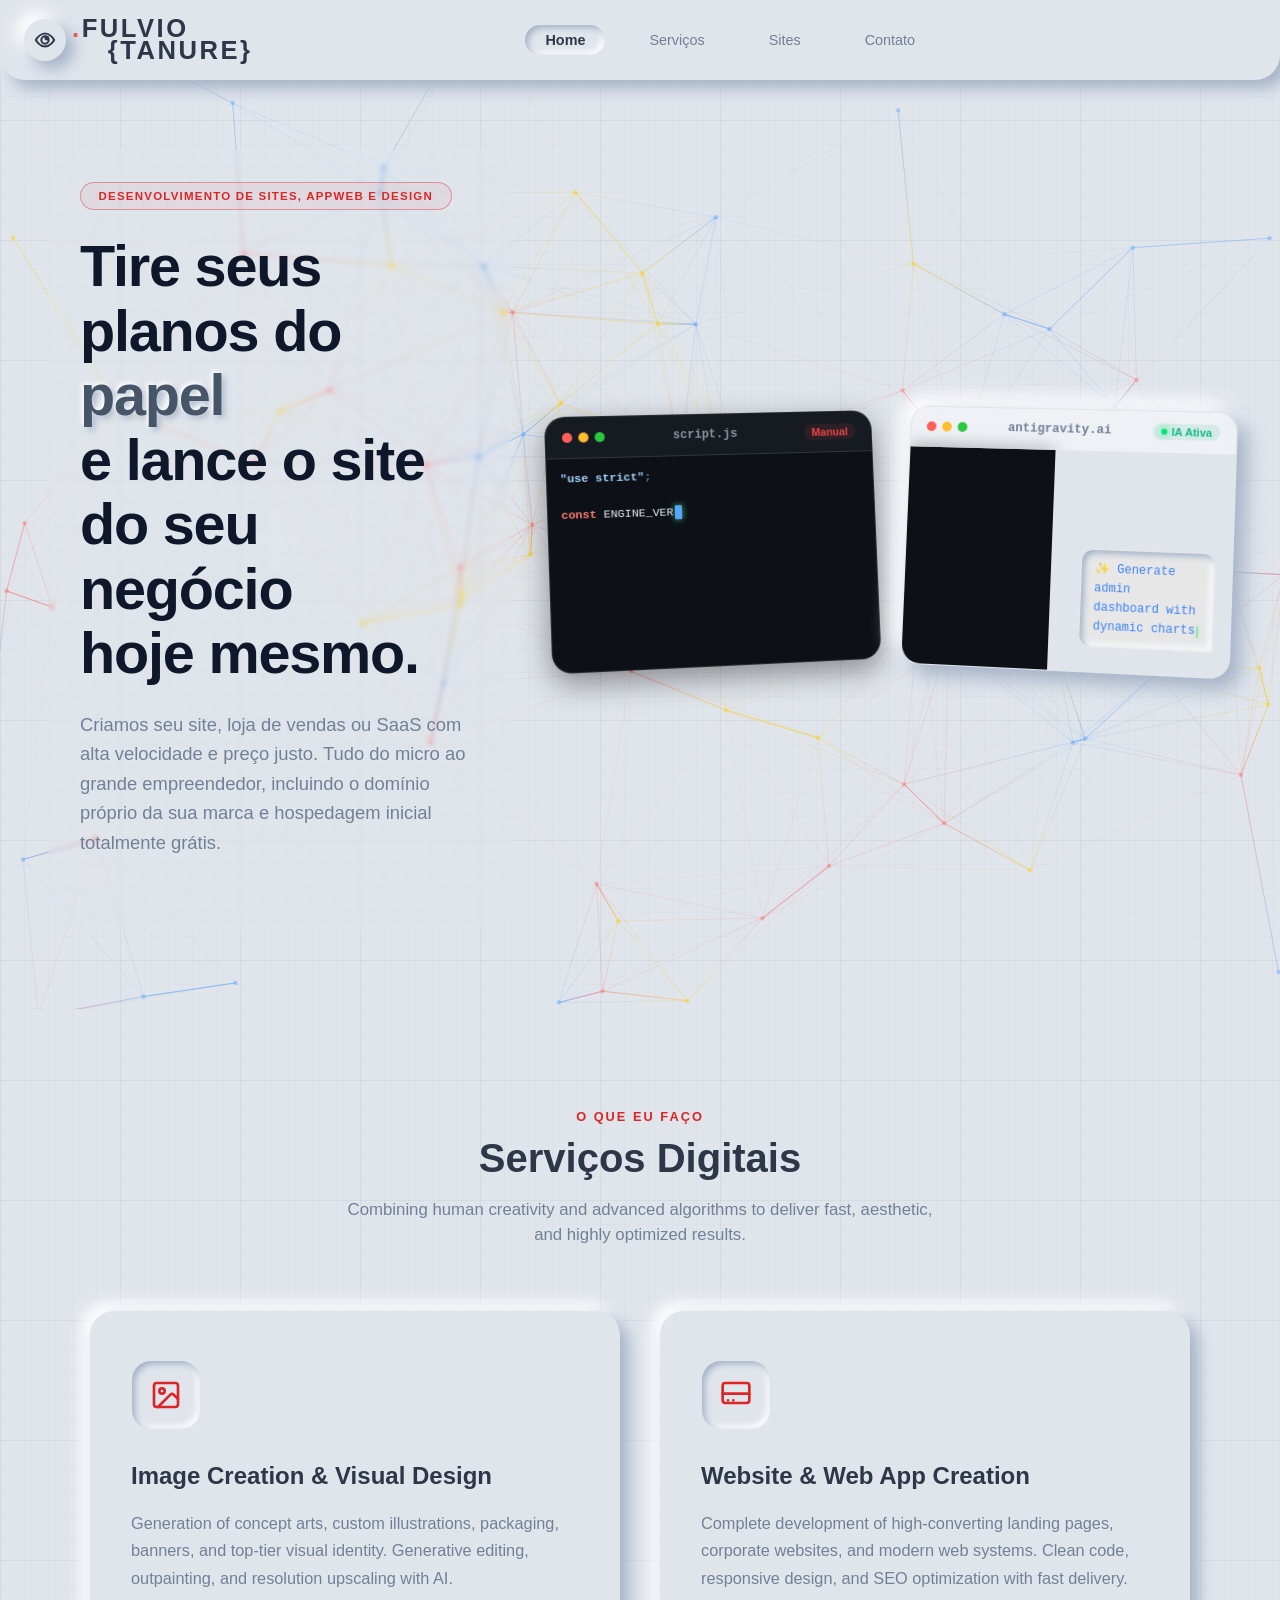
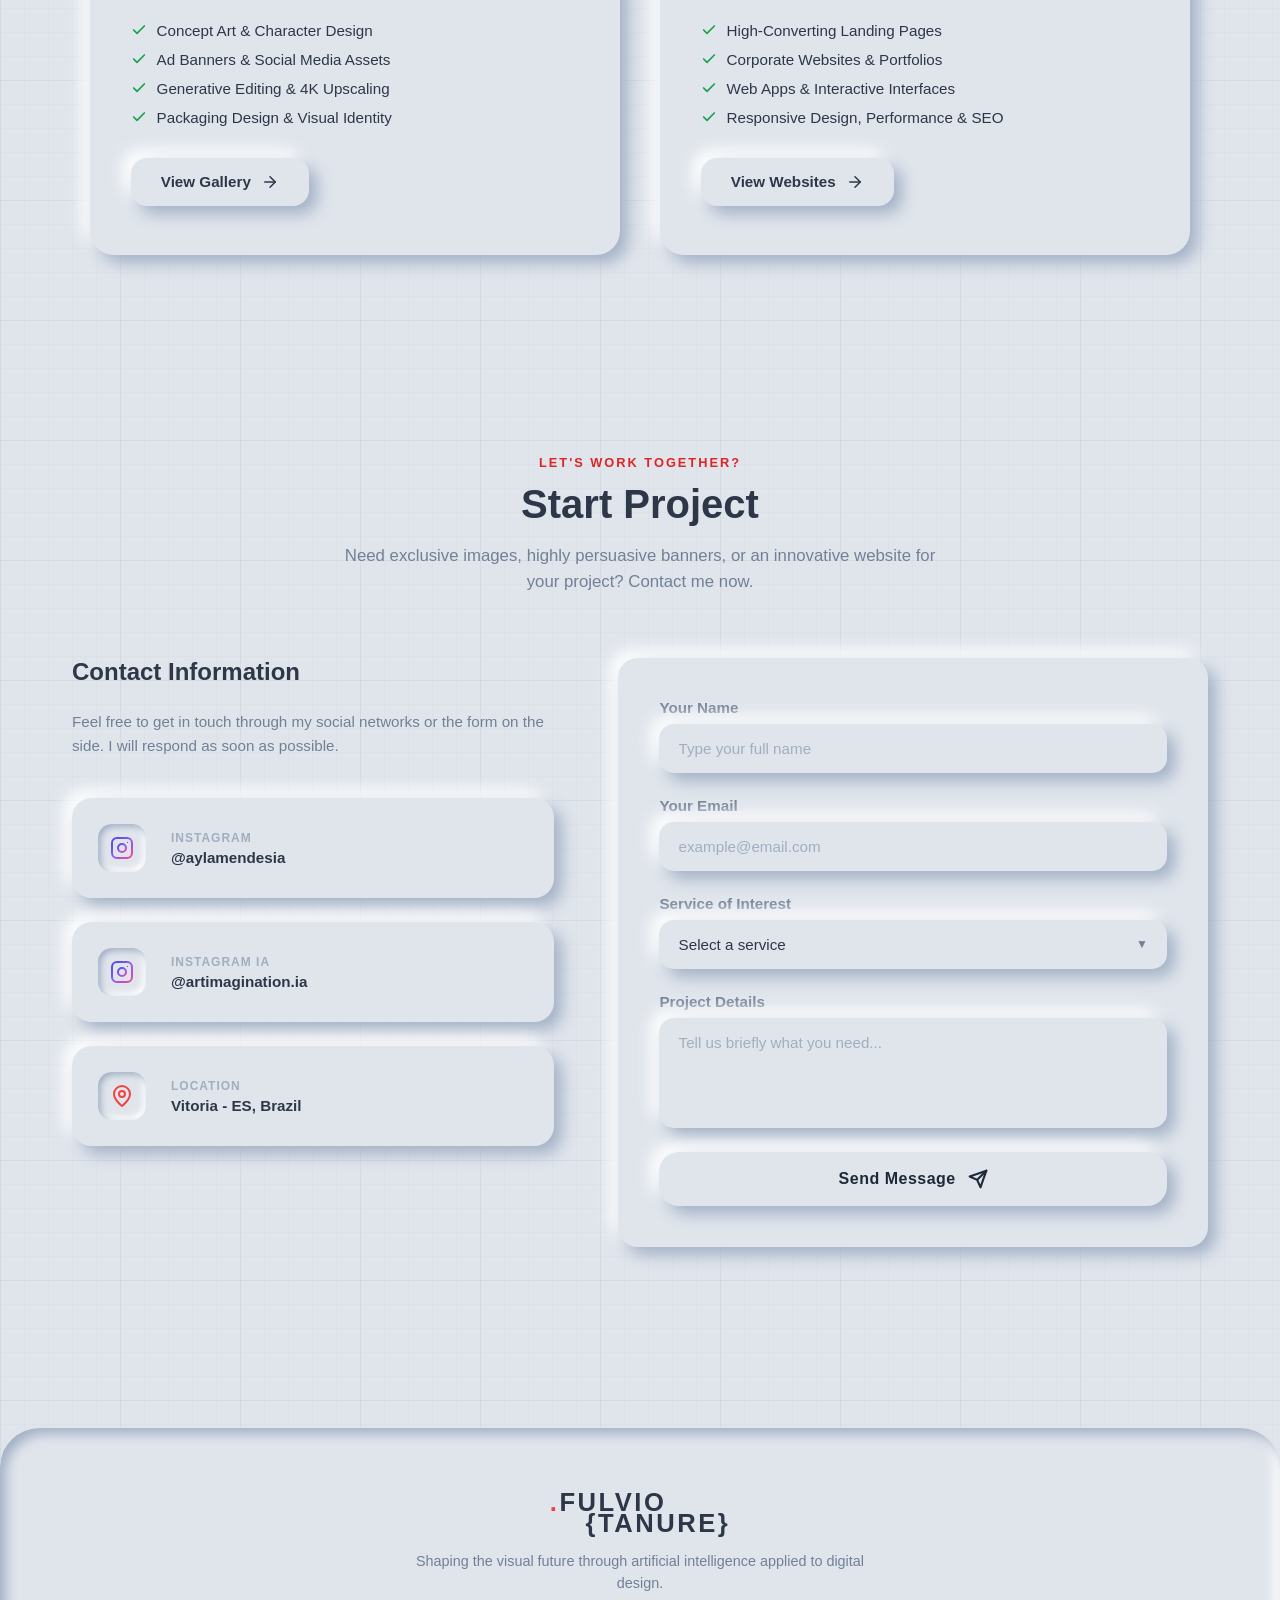
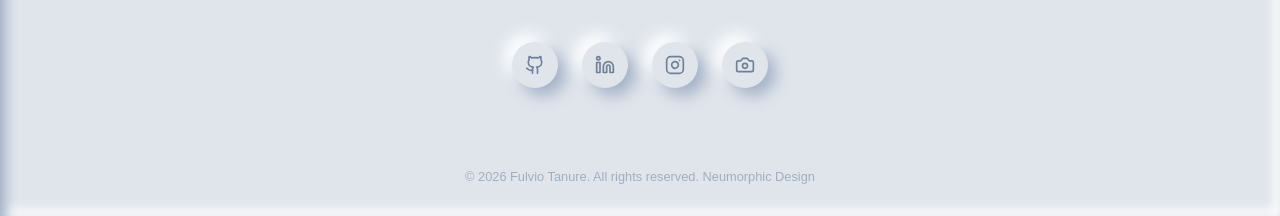
==== commit 523c0c22: "feat: implement neumorphic hero section with interactive code comparison cards" ====
--- a/SITE_PRINCIPAL/index.html
+++ b/SITE_PRINCIPAL/index.html
@@ -850,7 +850,7 @@
                 </svg>
                 <span class="nav-label" data-i18n="nav.services">Serviços</span>
             </a>
-            <a href="#portfolio" class="mobile-bottom-nav-item" aria-label="Criações">
+            <a href="#portfolio" class="mobile-bottom-nav-item" aria-label="Sites">
                 <svg xmlns="http://www.w3.org/2000/svg" width="22" height="22" viewBox="0 0 24 24" fill="none"
                     stroke="currentColor" stroke-width="2" stroke-linecap="round" stroke-linejoin="round"
                     class="nav-icon">
@@ -858,7 +858,7 @@
                     <circle cx="9" cy="9" r="2" />
                     <path d="m21 15-3.086-3.086a2 2 0 0 0-2.828 0L6 21" />
                 </svg>
-                <span class="nav-label" data-i18n="nav.portfolio">Criações</span>
+                <span class="nav-label" data-i18n="nav.portfolio">Sites</span>
             </a>
             <a href="PAGINAS/SITE_FOTO/index.html" class="mobile-bottom-nav-item" aria-label="Fotografia"
                 id="mobile-nav-foto">
--- a/SITE_PRINCIPAL/css/style.css
+++ b/SITE_PRINCIPAL/css/style.css
@@ -1222,11 +1222,13 @@
         flex-direction: column;
         align-items: center;
         justify-content: center;
-        flex-grow: 1;
-        max-width: 90px;
-        /* prevent item from pushing others out */
+        flex: 1;
+        max-width: none;
         height: 52px;
-        border-radius: 22px;
+        border-radius: 14px;
+        background: transparent !important;
+        box-shadow: none !important;
+        border: none !important;
         color: var(--text-secondary);
         font-family: var(--font-heading);
         font-weight: 600;
@@ -1250,21 +1252,23 @@
         transition: color 0.25s ease;
     }
 
-    /* Tactile Debossed / Low-Relief Inset Active State on mobile tab bar */
+    /* Active State on mobile tab bar (Colors only, no background/border to maintain size) */
     .mobile-bottom-nav-item.active {
-        color: var(--text-primary);
-        box-shadow: var(--shadow-in-sm);
-        background-color: var(--card-color);
-        border: 1px solid var(--glass-border);
+        color: var(--accent-indigo) !important;
+        background: transparent !important;
+        box-shadow: none !important;
+        border: none !important;
+    }
+
+    .mobile-bottom-nav-item.active .nav-label {
+        color: var(--accent-indigo) !important;
+        opacity: 1;
+        font-weight: 800;
     }
 
     .mobile-bottom-nav-item.active .nav-icon {
-        transform: translateY(-2px) scale(1.08);
-        stroke: var(--accent-purple);
-    }
-
-    body.light-theme .mobile-bottom-nav-item.active .nav-icon {
-        stroke: var(--accent-indigo);
+        transform: translateY(-2px) scale(1.1);
+        stroke: var(--accent-indigo) !important;
     }
 
     /* Add space at the bottom of the body so content doesn't get covered by the bottom nav */
--- a/SITE_PRINCIPAL/css/home.css
+++ b/SITE_PRINCIPAL/css/home.css
@@ -505,12 +505,18 @@
    ========================================================================== */
 @media (max-width: 1024px) {
     .hero-container {
+        grid-template-columns: 1fr;
         text-align: center;
+        gap: 2rem;
+        padding: 0 1.5rem;
     }
 
     .hero-text-block {
         align-items: center;
+        text-align: center;
         max-width: 100%;
+        width: 100%;
+        padding: 1rem 0;
     }
 
     .hero-glass-layer {
@@ -520,6 +526,14 @@
 
     .hero-title {
         font-size: 3rem;
+        text-align: center;
+        width: 100%;
+    }
+
+    .hero-subtitle {
+        text-align: center;
+        width: 100%;
+        max-width: 100%;
     }
 
     .hero-buttons {
@@ -535,11 +549,48 @@
     }
 
     .hero-title {
-        font-size: 2.3rem;
+        font-size: 2.1rem;
+        text-align: center;
+        width: 100%;
     }
 
     .hero-subtitle {
-        font-size: 1rem;
+        font-size: 0.95rem;
+        text-align: center;
+        width: 100%;
+        max-width: 100%;
+    }
+
+    .hero-floating-cards-wrapper {
+        display: grid;
+        grid-template-columns: 1fr 1fr;
+        gap: 0.5rem;
+        width: 100%;
+        max-width: 100%;
+        justify-content: center;
+        align-items: stretch;
+    }
+
+    .hero-card {
+        width: 100%;
+        max-width: 100%;
+        transform: none !important;
+        margin: 0;
+    }
+
+    .hero-card-header {
+        padding: 4px 6px;
+    }
+
+    .hero-card-title {
+        font-size: 0.58rem;
+    }
+
+    .hero-card .dark-code-body {
+        font-size: 0.52rem !important;
+        line-height: 1.3;
+        padding: 0.4rem 0.4rem;
+        height: 135px;
     }
 
     .carousel-text-wrapper {
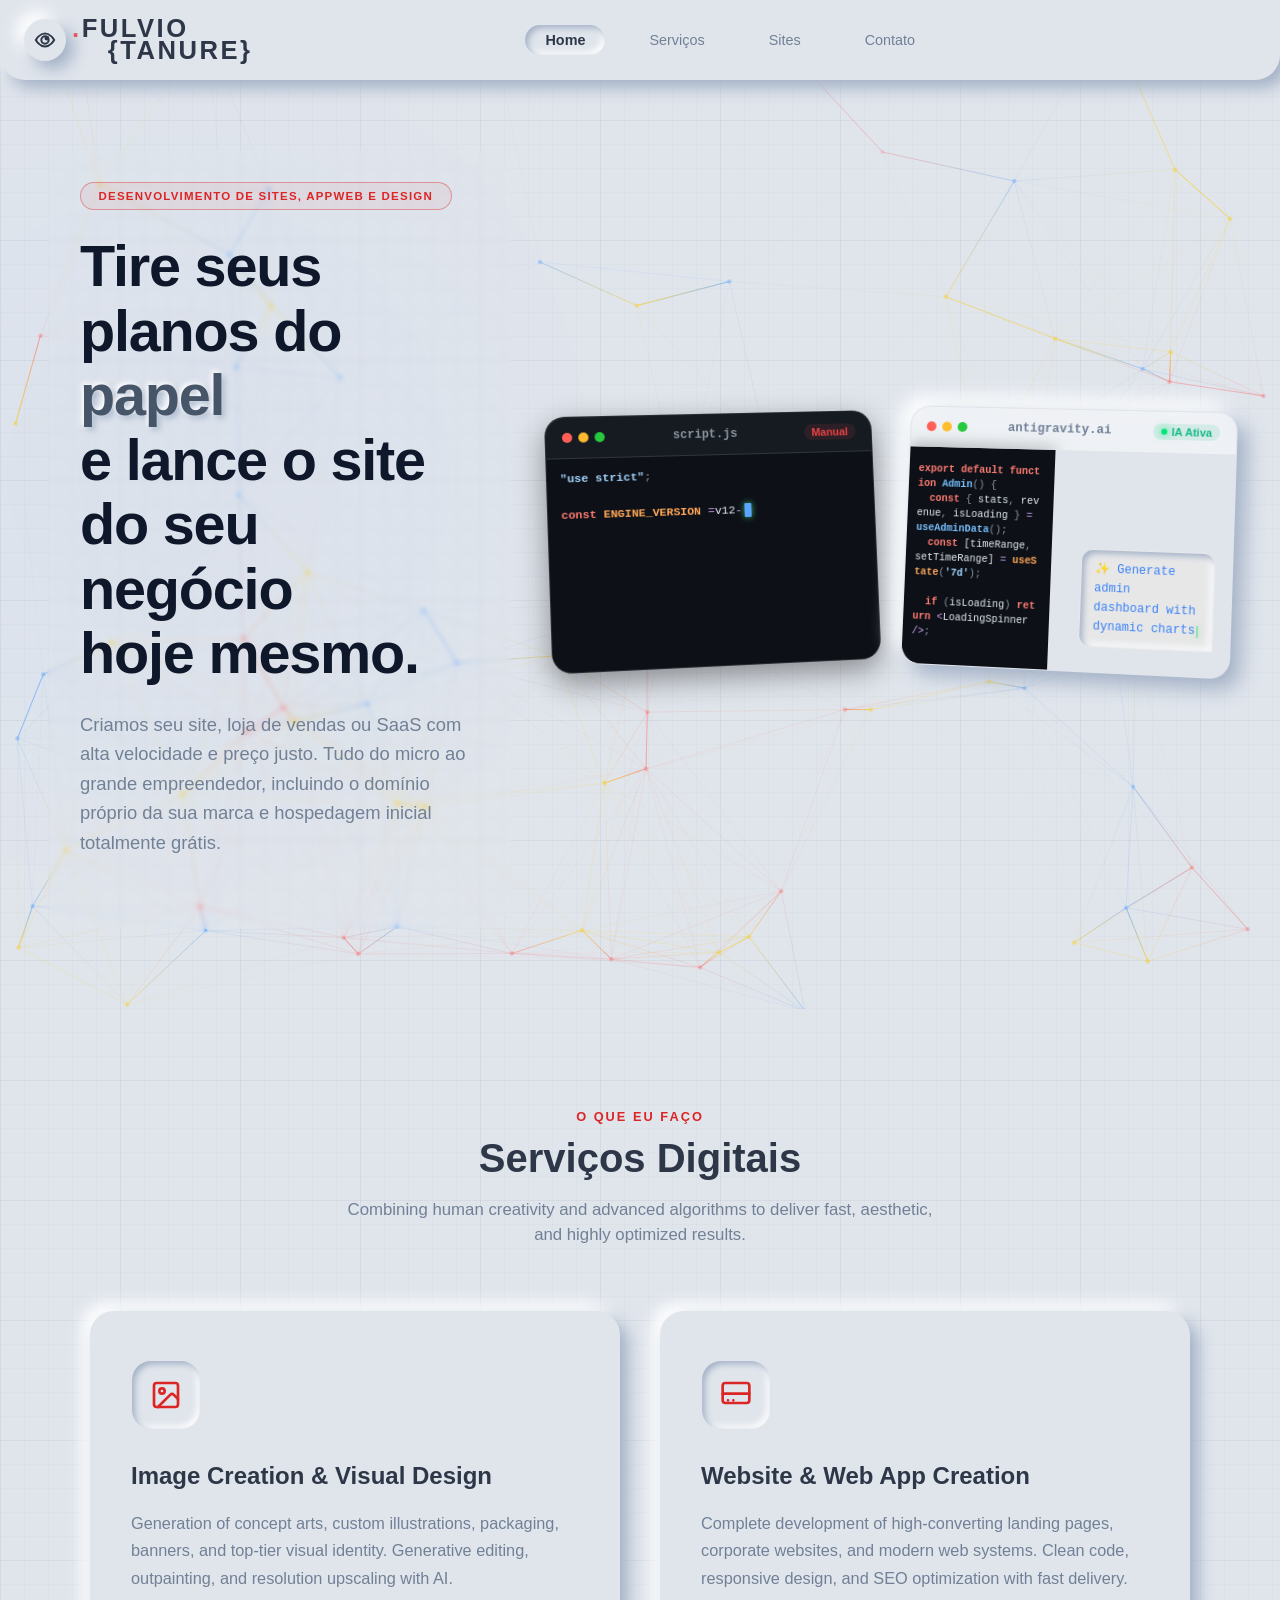
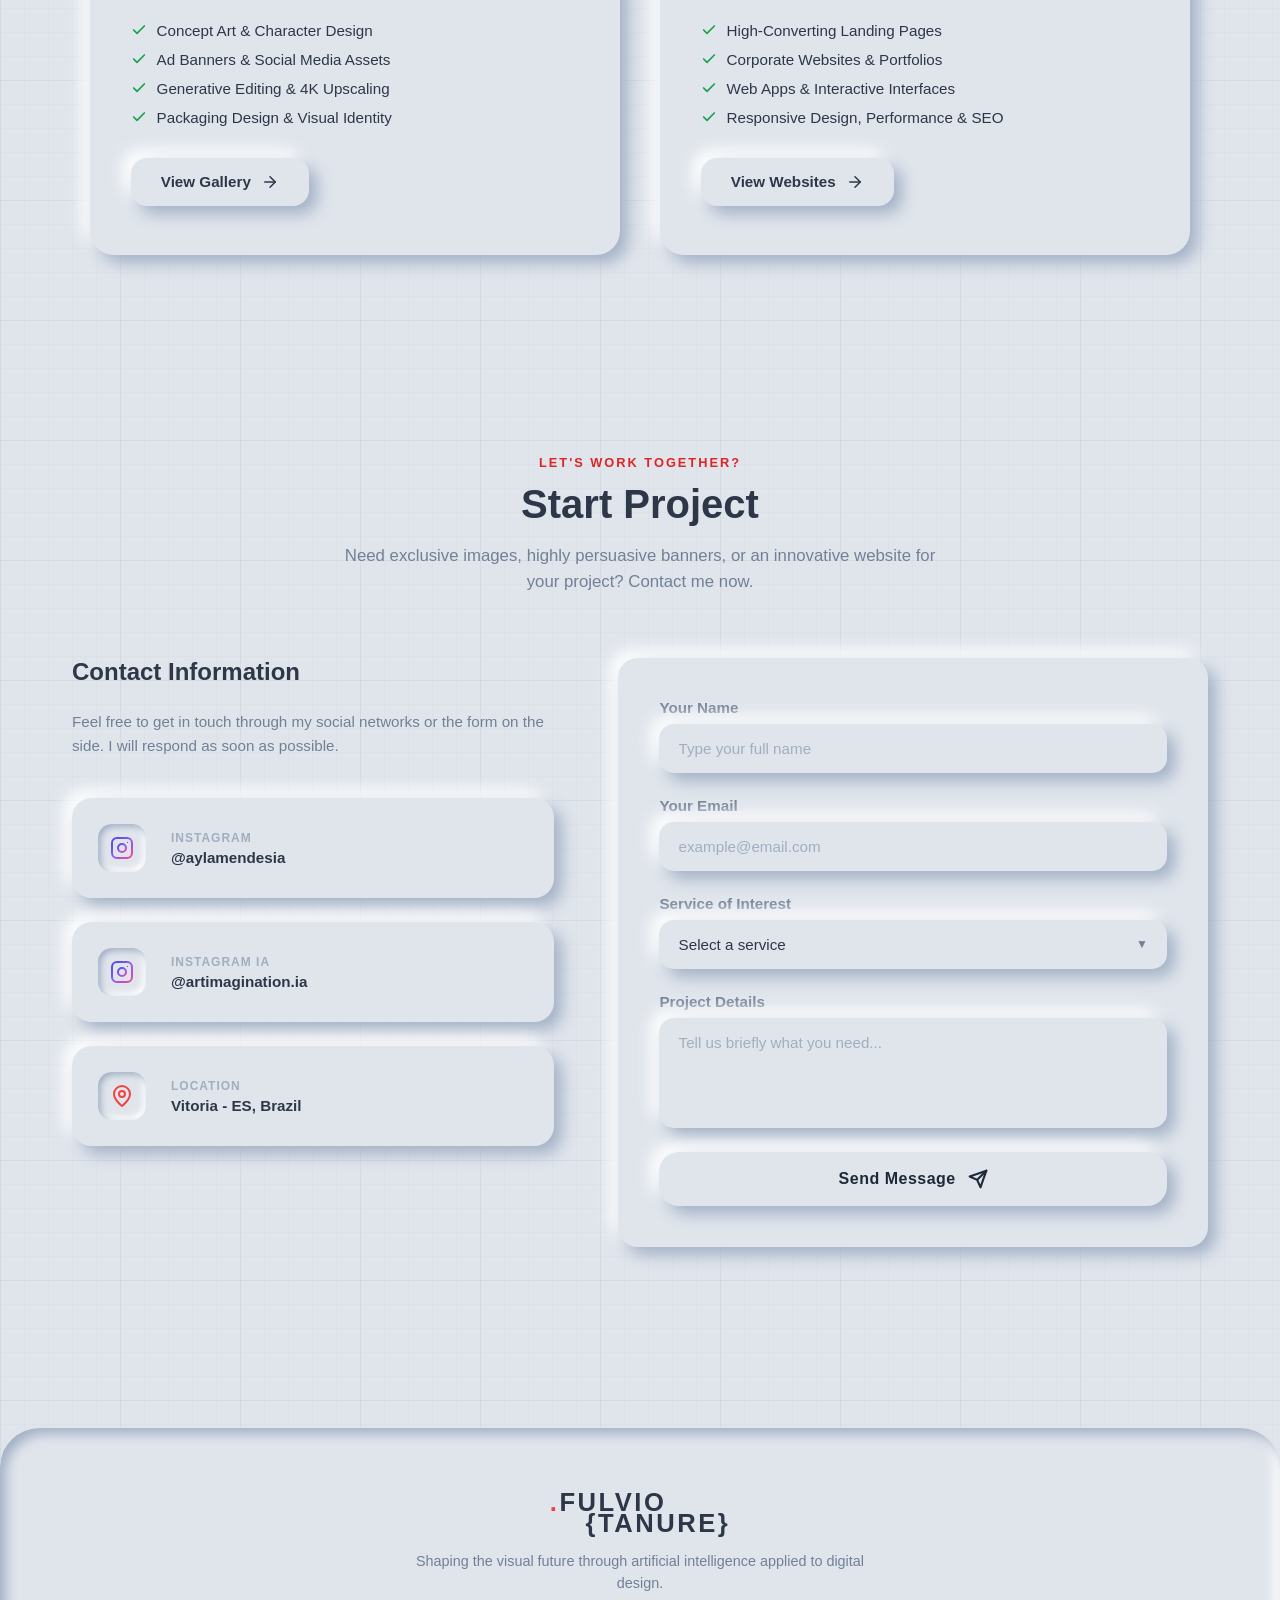
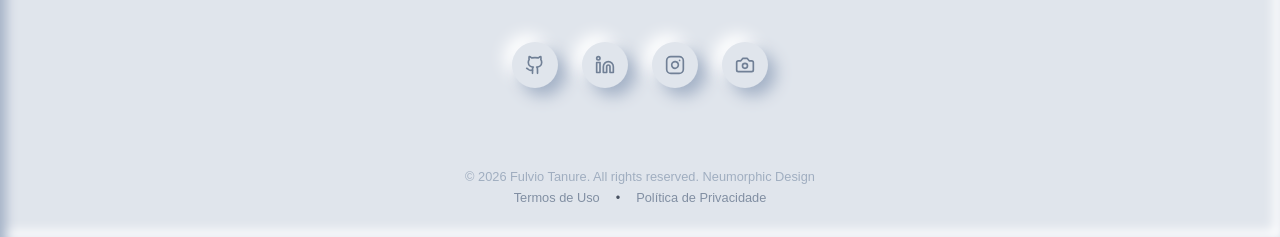
==== commit c9ecdacb: "feat: implement neumorphic hero section with dynamic code animation cards and site configuration" ====
--- a/SITE_PRINCIPAL/index.html
+++ b/SITE_PRINCIPAL/index.html
@@ -5,10 +5,12 @@
     <meta charset="UTF-8">
     <meta name="viewport" content="width=device-width, initial-scale=1.0">
     <meta name="color-scheme" content="only light dark">
-    <title>Fulvio Tanure | Design Digital & IA</title>
+    <meta name="google-site-verification" content="googleee50579617c39c6c">
+    <title>Fulvio Tanure | Design Digital, Criação de Sites & IA</title>
     <link rel="icon" type="image/png" href="img/favicon.png">
     <meta name="description"
-        content="Portfólio de Fulvio Tanure - Especialista em criação de imagens, banners, edição digital e sites de alto desempenho baseados em Inteligência Artificial.">
+        content="Portfólio de Fulvio Tanure - Especialista em criação de sites, lojas virtuais, SaaS, edição generativa e imagens de alto desempenho com Inteligência Artificial.">
+    <meta name="keywords" content="Fulvio Tanure, Desenvolvimento de Sites, Criação de Sites, SaaS, AppWeb, Design por IA, Inteligência Artificial, Design Digital, wMacro, Fotografia, Vitória ES">
     <link rel="canonical" href="https://fulviotanure.com.br/">
 
     <!-- Open Graph / Facebook -->
@@ -61,11 +63,11 @@
         href="https://fonts.googleapis.com/css2?family=Outfit:wght@300;400;500;600;700;800&family=Inter:wght@300;400;500;600;700&display=swap"
         rel="stylesheet">
     <!-- Custom CSS -->
-    <link rel="stylesheet" href="css/style.css?v=1.9">
-    <link rel="stylesheet" href="css/home.css?v=1.9">
-    <link rel="stylesheet" href="css/services.css?v=1.9">
-    <link rel="stylesheet" href="css/portfolio.css?v=1.9">
-    <link rel="stylesheet" href="css/contact.css?v=1.9">
+    <link rel="stylesheet" href="css/style.css?v=2.0">
+    <link rel="stylesheet" href="css/home.css?v=2.0">
+    <link rel="stylesheet" href="css/services.css?v=2.0">
+    <link rel="stylesheet" href="css/portfolio.css?v=2.0">
+    <link rel="stylesheet" href="css/contact.css?v=2.0">
 </head>
 
 <body class="light-theme">
@@ -559,7 +561,12 @@
                 </div>
 
                 <div class="footer-bottom">
-                    <p data-i18n="footer.copy">© 2026 Fulvio Tanure. Todos os direitos reservados. Design Neomórfico</p>
+                    <p data-i18n="footer.copy">© 2026 Fulvio Tanure. Todos os direitos reservados.</p>
+                    <div class="footer-legal-links" style="margin-top: 6px; font-size: 0.8rem; display: flex; gap: 1rem; justify-content: center; opacity: 0.85;">
+                        <a href="PAGINAS/SITE_WMACRO/termos.html" style="color: var(--text-secondary); text-decoration: none; transition: color 0.2s ease;">Termos de Uso</a>
+                        <span>•</span>
+                        <a href="PAGINAS/SITE_WMACRO/privacidade.html" style="color: var(--text-secondary); text-decoration: none; transition: color 0.2s ease;">Política de Privacidade</a>
+                    </div>
                 </div>
             </div>
         </footer>
@@ -832,7 +839,7 @@
         <!-- MOBILE BOTTOM NAVIGATION TAB BAR -->
         <nav class="mobile-bottom-nav">
             <a href="#home" class="mobile-bottom-nav-item active" aria-label="Home">
-                <svg xmlns="http://www.w3.org/2000/svg" width="22" height="22" viewBox="0 0 24 24" fill="none"
+                <svg xmlns="http://www.w3.org/2000/svg" width="20" height="20" viewBox="0 0 24 24" fill="none"
                     stroke="currentColor" stroke-width="2" stroke-linecap="round" stroke-linejoin="round"
                     class="nav-icon">
                     <path d="m3 9 9-7 9 7v11a2 2 0 0 1-2 2H5a2 2 0 0 1-2-2z" />
@@ -841,42 +848,30 @@
                 <span class="nav-label" data-i18n="nav.home">Home</span>
             </a>
             <a href="#services" class="mobile-bottom-nav-item" aria-label="Serviços">
-                <svg xmlns="http://www.w3.org/2000/svg" width="22" height="22" viewBox="0 0 24 24" fill="none"
+                <svg xmlns="http://www.w3.org/2000/svg" width="20" height="20" viewBox="0 0 24 24" fill="none"
                     stroke="currentColor" stroke-width="2" stroke-linecap="round" stroke-linejoin="round"
                     class="nav-icon">
-                    <path d="m12 3-1.912 5.886L5 9l4.886 1.912L11 17l1.912-5.886L19 11l-4.886-1.912z" />
-                    <path d="m5 3 1 2.5L8.5 6 6 7 5 9.5 4 7 1.5 6 4 5z" />
-                    <path d="m19 17 1 2.5 2.5.5-2.5 1-1 2.5-1-2.5-2.5-1 2.5-1z" />
+                    <rect width="20" height="14" x="2" y="7" rx="2" ry="2" />
+                    <path d="M16 21V5a2 2 0 0 0-2-2h-4a2 2 0 0 0-2 2v16" />
                 </svg>
                 <span class="nav-label" data-i18n="nav.services">Serviços</span>
             </a>
-            <a href="#portfolio" class="mobile-bottom-nav-item" aria-label="Sites">
-                <svg xmlns="http://www.w3.org/2000/svg" width="22" height="22" viewBox="0 0 24 24" fill="none"
+            <a href="#portfolio" class="mobile-bottom-nav-item" aria-label="Sites" id="mobile-nav-sites">
+                <svg xmlns="http://www.w3.org/2000/svg" width="20" height="20" viewBox="0 0 24 24" fill="none"
                     stroke="currentColor" stroke-width="2" stroke-linecap="round" stroke-linejoin="round"
                     class="nav-icon">
-                    <rect width="18" height="18" x="3" y="3" rx="2" ry="2" />
-                    <circle cx="9" cy="9" r="2" />
-                    <path d="m21 15-3.086-3.086a2 2 0 0 0-2.828 0L6 21" />
+                    <rect width="20" height="14" x="2" y="3" rx="2" ry="2" />
+                    <line x1="8" y1="21" x2="16" y2="21" />
+                    <line x1="12" y1="17" x2="12" y2="21" />
                 </svg>
                 <span class="nav-label" data-i18n="nav.portfolio">Sites</span>
             </a>
-            <a href="PAGINAS/SITE_FOTO/index.html" class="mobile-bottom-nav-item" aria-label="Fotografia"
-                id="mobile-nav-foto">
-                <svg xmlns="http://www.w3.org/2000/svg" width="22" height="22" viewBox="0 0 24 24" fill="none"
+            <a href="#contact" class="mobile-bottom-nav-item" aria-label="Contato">
+                <svg xmlns="http://www.w3.org/2000/svg" width="20" height="20" viewBox="0 0 24 24" fill="none"
                     stroke="currentColor" stroke-width="2" stroke-linecap="round" stroke-linejoin="round"
                     class="nav-icon">
-                    <path
-                        d="M14.5 4h-5L7 7H4a2 2 0 0 0-2 2v9a2 2 0 0 0 2 2h16a2 2 0 0 0 2-2V9a2 2 0 0 0-2-2h-3l-2.5-3z" />
-                    <circle cx="12" cy="13" r="3" />
-                </svg>
-                <span class="nav-label">Fotografia</span>
-            </a>
-            <a href="#contact" class="mobile-bottom-nav-item" aria-label="Contato">
-                <svg xmlns="http://www.w3.org/2000/svg" width="22" height="22" viewBox="0 0 24 24" fill="none"
-                    stroke="currentColor" stroke-width="2" stroke-linecap="round" stroke-linejoin="round"
-                    class="nav-icon">
-                    <path d="M22 2 11 13" />
-                    <polygon points="22 2 15 22 11 13 2 9 22 2" />
+                    <rect width="20" height="16" x="2" y="4" rx="2" />
+                    <path d="m22 7-8.97 5.7a1.94 1.94 0 0 1-2.06 0L2 7" />
                 </svg>
                 <span class="nav-label" data-i18n="nav.contact">Contato</span>
             </a>
@@ -885,13 +880,13 @@
 
 
         <!-- Custom Scripts -->
-        <script src="js/constellation.js?v=1.9" defer></script>
-        <script src="js/i18n.js?v=1.9" defer></script>
-        <script src="js/main.js?v=1.9" defer></script>
-        <script src="js/home.js?v=1.9" defer></script>
-        <script src="js/portfolio.js?v=1.9" defer></script>
-        <script src="js/contact.js?v=1.9" defer></script>
-        <script src="js/accessibility.js?v=1.9" defer></script>
+        <script src="js/constellation.js?v=2.0" defer></script>
+        <script src="js/i18n.js?v=2.0" defer></script>
+        <script src="js/main.js?v=2.0" defer></script>
+        <script src="js/home.js?v=2.0" defer></script>
+        <script src="js/portfolio.js?v=2.0" defer></script>
+        <script src="js/contact.js?v=2.0" defer></script>
+        <script src="js/accessibility.js?v=2.0" defer></script>
 </body>
 
 </html>
--- a/SITE_PRINCIPAL/css/style.css
+++ b/SITE_PRINCIPAL/css/style.css
@@ -37,6 +37,7 @@
     /* Accents */
     --accent-blue: #3b82f6;
     --accent-primary: #2563eb;
+    --accent-indigo: #2563eb;
     --accent-cyan: #0ea5e9;
     --accent-gradient: linear-gradient(135deg, #3b82f6, #0ea5e9);
 
@@ -65,6 +66,7 @@
 
     --accent-blue: #3b82f6;
     --accent-primary: #60a5fa;
+    --accent-indigo: #60a5fa;
     --accent-cyan: #38bdf8;
     --accent-gradient: linear-gradient(135deg, #3b82f6, #38bdf8);
 
@@ -1139,21 +1141,55 @@
     /* Mobile Header Layout Optimization */
     .header {
         height: 60px;
+        display: flex;
+        align-items: center;
+        justify-content: center;
     }
 
     .header-container {
         padding: 0 1rem;
+        display: flex;
+        align-items: center;
+        justify-content: center;
+        position: relative;
+        width: 100%;
+    }
+
+    .toggle-high-contrast {
+        position: absolute;
+        left: 1rem;
+        top: 50%;
+        transform: translateY(-50%);
+        z-index: 10;
+    }
+
+    .header-brand {
+        margin: 0 auto;
+        display: flex;
+        justify-content: center;
+        align-items: center;
+        text-align: center;
     }
 
     .logo {
         font-size: 1.25rem;
+        text-align: center;
+        margin: 0 auto;
+        display: inline-flex;
+        align-items: center;
+        justify-content: center;
     }
 
     .logo-line-2 {
-        padding-left: 0.8em;
+        padding-left: 0.5em;
     }
 
     .header-actions {
+        position: absolute;
+        right: 1rem;
+        top: 50%;
+        transform: translateY(-50%);
+        z-index: 10;
         gap: 0.5rem;
     }
 
@@ -1203,17 +1239,17 @@
         display: flex;
         position: fixed;
         bottom: 20px;
-        left: 20px;
-        right: 20px;
-        height: 68px;
+        left: 16px;
+        right: 16px;
+        height: 64px;
         background-color: var(--bg-color);
         border: none;
         border-radius: 30px;
         box-shadow: var(--shadow-out);
         z-index: 999;
-        justify-content: space-around;
+        justify-content: space-between;
         align-items: center;
-        padding: 0 10px;
+        padding: 0 6px;
         transition: transform var(--transition-normal), background-color var(--transition-normal), box-shadow var(--transition-normal);
     }
 
@@ -1222,13 +1258,14 @@
         flex-direction: column;
         align-items: center;
         justify-content: center;
-        flex: 1;
-        max-width: none;
+        flex: 1 1 0;
+        width: 25%;
+        min-width: 0;
         height: 52px;
-        border-radius: 14px;
-        background: transparent !important;
-        box-shadow: none !important;
-        border: none !important;
+        border-radius: 18px;
+        background: transparent;
+        box-shadow: none;
+        border: none;
         color: var(--text-secondary);
         font-family: var(--font-heading);
         font-weight: 600;
@@ -1238,37 +1275,44 @@
         gap: 3px;
         transition: all 0.25s cubic-bezier(0.4, 0, 0.2, 1);
         cursor: pointer;
+        padding: 0 4px;
     }
 
     .mobile-bottom-nav-item .nav-icon {
         stroke-width: 2.2;
+        stroke: var(--text-secondary);
         transition: transform 0.25s cubic-bezier(0.4, 0, 0.2, 1), stroke 0.25s ease;
     }
 
     .mobile-bottom-nav-item .nav-label {
         font-size: 0.58rem;
         font-weight: 700;
-        opacity: 0.8;
-        transition: color 0.25s ease;
-    }
-
-    /* Active State on mobile tab bar (Colors only, no background/border to maintain size) */
+        opacity: 0.85;
+        color: var(--text-secondary);
+        transition: color 0.25s ease, opacity 0.25s ease;
+        white-space: nowrap;
+        overflow: hidden;
+        text-overflow: ellipsis;
+        max-width: 100%;
+    }
+
+    /* Active State on mobile tab bar: Inset Neumorphic Sunken ("Afundado") effect, no blue color */
     .mobile-bottom-nav-item.active {
-        color: var(--accent-indigo) !important;
-        background: transparent !important;
-        box-shadow: none !important;
+        color: var(--text-primary) !important;
+        background-color: var(--bg-color) !important;
+        box-shadow: var(--shadow-in-sm) !important;
         border: none !important;
     }
 
     .mobile-bottom-nav-item.active .nav-label {
-        color: var(--accent-indigo) !important;
+        color: var(--text-primary) !important;
         opacity: 1;
         font-weight: 800;
     }
 
     .mobile-bottom-nav-item.active .nav-icon {
-        transform: translateY(-2px) scale(1.1);
-        stroke: var(--accent-indigo) !important;
+        transform: translateY(1px);
+        stroke: var(--text-primary) !important;
     }
 
     /* Add space at the bottom of the body so content doesn't get covered by the bottom nav */
--- a/SITE_PRINCIPAL/css/home.css
+++ b/SITE_PRINCIPAL/css/home.css
@@ -543,22 +543,57 @@
 
 @media (max-width: 768px) {
     .hero-section {
-        padding-top: 110px;
-        padding-bottom: 50px;
+        padding-top: 100px;
+        padding-bottom: 40px;
         min-height: auto;
     }
 
+    .hero-container {
+        padding: 0 0.75rem;
+        width: 100%;
+    }
+
+    .hero-text-block {
+        align-items: center;
+        text-align: center;
+        max-width: 100%;
+        width: 100%;
+        padding: 0.75rem 0;
+        margin: 0 auto;
+    }
+
+    .tag-badge {
+        display: inline-block;
+        margin-left: auto;
+        margin-right: auto;
+        text-align: center;
+        margin-bottom: 1rem;
+    }
+
     .hero-title {
-        font-size: 2.1rem;
-        text-align: center;
-        width: 100%;
-    }
-
-    .hero-subtitle {
-        font-size: 0.95rem;
+        font-size: 2.05rem;
+        line-height: 1.2;
         text-align: center;
         width: 100%;
         max-width: 100%;
+        margin-left: auto;
+        margin-right: auto;
+    }
+
+    .hero-title br {
+        display: none;
+    }
+
+    .hero-subtitle {
+        font-size: 0.95rem;
+        line-height: 1.55;
+        text-align: center;
+        width: 100%;
+        max-width: 100%;
+        padding: 0 0.25rem;
+        margin-left: auto;
+        margin-right: auto;
+        margin-top: 0.75rem;
     }
 
     .hero-floating-cards-wrapper {
@@ -569,6 +604,7 @@
         max-width: 100%;
         justify-content: center;
         align-items: stretch;
+        margin-top: 1.5rem;
     }
 
     .hero-card {
@@ -576,25 +612,90 @@
         max-width: 100%;
         transform: none !important;
         margin: 0;
+        border-radius: 12px;
+        height: 140px;
+        display: flex;
+        flex-direction: column;
     }
 
     .hero-card-header {
         padding: 4px 6px;
+        min-height: 24px;
+    }
+
+    .mac-dots {
+        gap: 4px;
+    }
+
+    .mac-dot {
+        width: 6px;
+        height: 6px;
     }
 
     .hero-card-title {
-        font-size: 0.58rem;
+        font-size: 0.55rem;
+    }
+
+    .hero-card-badge {
+        font-size: 0.48rem;
+        padding: 1px 4px;
     }
 
     .hero-card .dark-code-body {
-        font-size: 0.52rem !important;
-        line-height: 1.3;
-        padding: 0.4rem 0.4rem;
-        height: 135px;
+        font-size: 0.46rem !important;
+        line-height: 1.35;
+        padding: 0.3rem 0.4rem;
+        height: 115px;
+    }
+
+    .hero-card-ai .ai-split-layout {
+        height: 115px;
+        display: flex;
+        flex-direction: column;
+        overflow: hidden;
+    }
+
+    .hero-card-ai .ai-split-left {
+        height: 68px;
+        width: 100%;
+        border-right: none;
+        border-bottom: 1px solid var(--glass-border);
+        flex: none;
+    }
+
+    .hero-card-ai .ai-fast-code {
+        font-size: 0.46rem;
+        padding: 0.3rem;
+        line-height: 1.35;
+    }
+
+    .hero-card-ai .ai-split-right {
+        height: 47px;
+        width: 100%;
+        padding: 0.2rem 0.3rem;
+        display: flex;
+        align-items: center;
+        justify-content: center;
+        background: rgba(255, 255, 255, 0.04);
+        flex: none;
+    }
+
+    .hero-card-ai .ai-chat-bubble {
+        font-size: 0.5rem;
+        line-height: 1.25;
+        padding: 3px 6px;
+        max-width: 98%;
+        border-radius: 6px;
+        margin: 0;
+        text-align: center;
+        white-space: normal;
+        word-break: normal;
+        display: block;
+        align-self: center;
     }
 
     .carousel-text-wrapper {
-        min-width: 200px;
+        min-width: 180px;
         height: 34px;
         margin: 2px 4px;
     }
@@ -612,28 +713,34 @@
 
 @media (max-width: 480px) {
     .hero-section {
-        padding-top: 100px;
-        padding-bottom: 40px;
+        padding-top: 90px;
+        padding-bottom: 30px;
+    }
+
+    .hero-container {
+        padding: 0 0.5rem;
     }
 
     .hero-title {
-        font-size: 1.95rem;
+        font-size: 1.85rem;
+        line-height: 1.22;
     }
 
     .hero-subtitle {
-        font-size: 0.95rem;
-        line-height: 1.55;
+        font-size: 0.9rem;
+        line-height: 1.5;
+        padding: 0;
     }
 
     .carousel-text-wrapper {
         display: block;
         margin: 8px auto;
-        min-width: 180px;
+        min-width: 170px;
         max-width: 220px;
     }
 
     .hero-text-block {
-        padding: 1.25rem 0.5rem;
+        padding: 0.5rem 0.25rem;
     }
 }
 
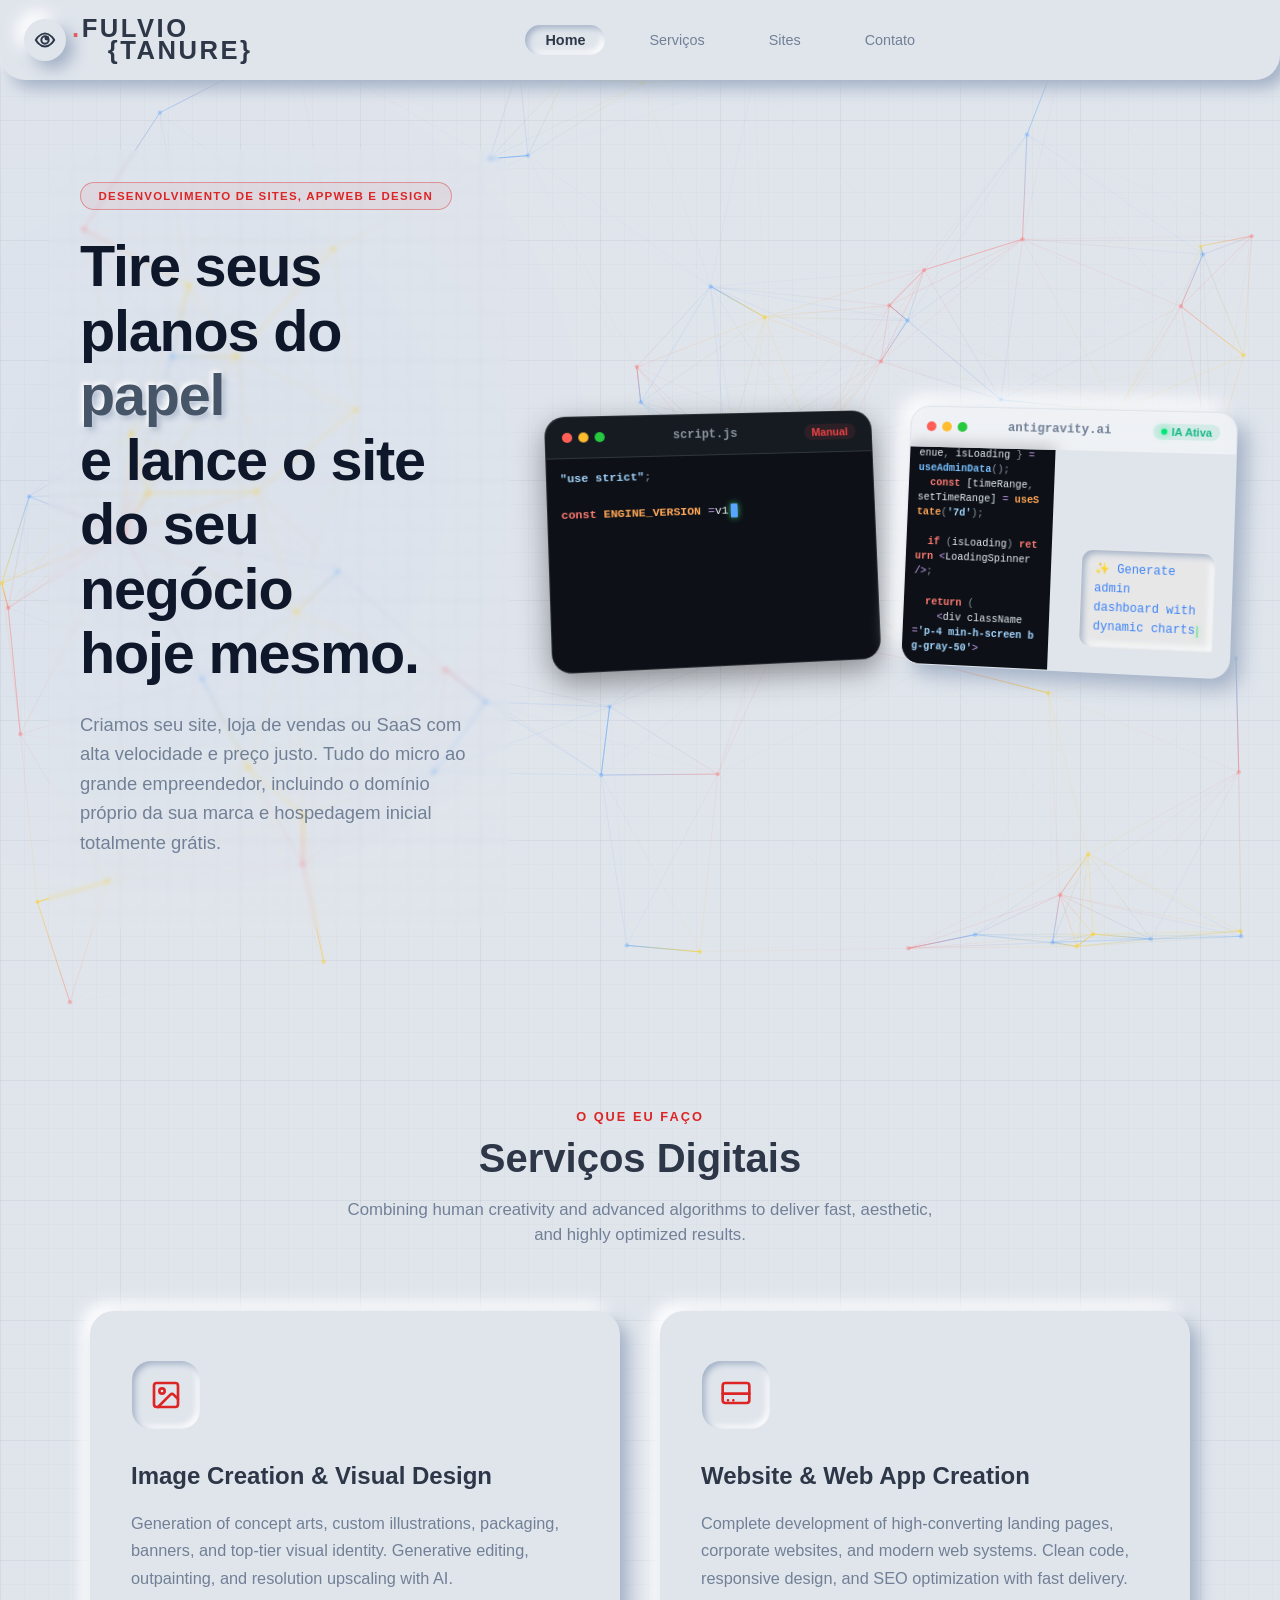
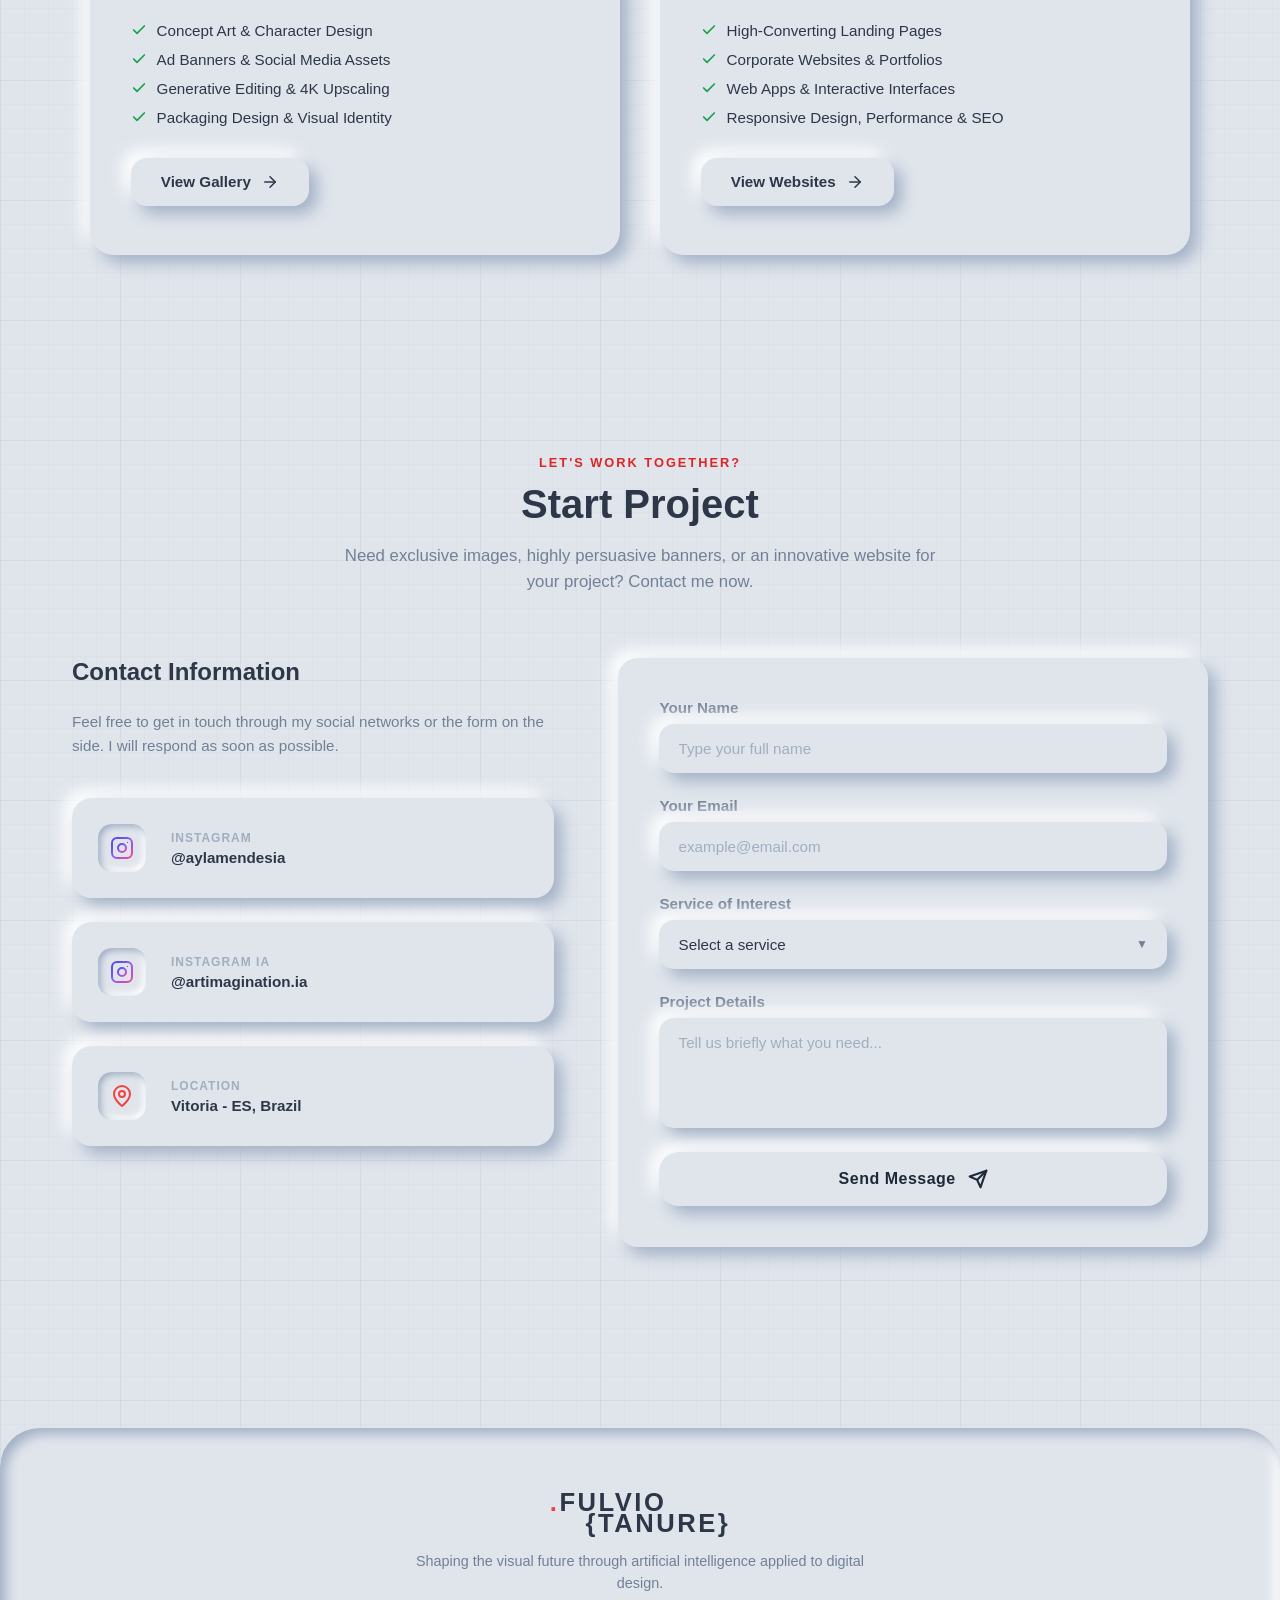
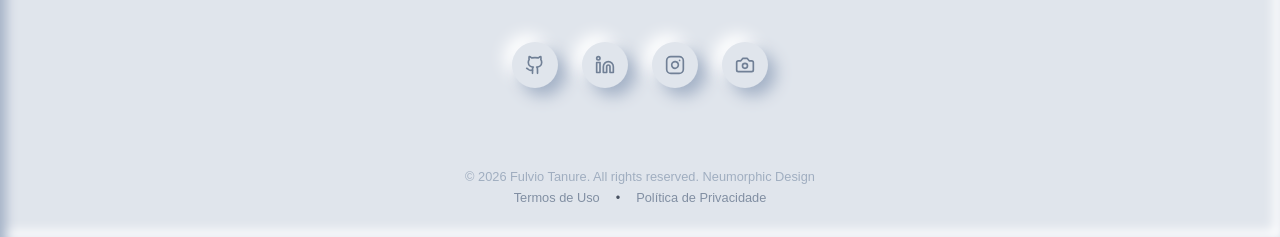
==== commit 6d0ac521: "feat: initialize project with main landing page, sitemap, privacy policy, and terms pages" ====
--- a/SITE_PRINCIPAL/index.html
+++ b/SITE_PRINCIPAL/index.html
@@ -563,9 +563,9 @@
                 <div class="footer-bottom">
                     <p data-i18n="footer.copy">© 2026 Fulvio Tanure. Todos os direitos reservados.</p>
                     <div class="footer-legal-links" style="margin-top: 6px; font-size: 0.8rem; display: flex; gap: 1rem; justify-content: center; opacity: 0.85;">
-                        <a href="PAGINAS/SITE_WMACRO/termos.html" style="color: var(--text-secondary); text-decoration: none; transition: color 0.2s ease;">Termos de Uso</a>
+                        <a href="termos.html" style="color: var(--text-secondary); text-decoration: none; transition: color 0.2s ease;">Termos de Uso</a>
                         <span>•</span>
-                        <a href="PAGINAS/SITE_WMACRO/privacidade.html" style="color: var(--text-secondary); text-decoration: none; transition: color 0.2s ease;">Política de Privacidade</a>
+                        <a href="privacidade.html" style="color: var(--text-secondary); text-decoration: none; transition: color 0.2s ease;">Política de Privacidade</a>
                     </div>
                 </div>
             </div>
